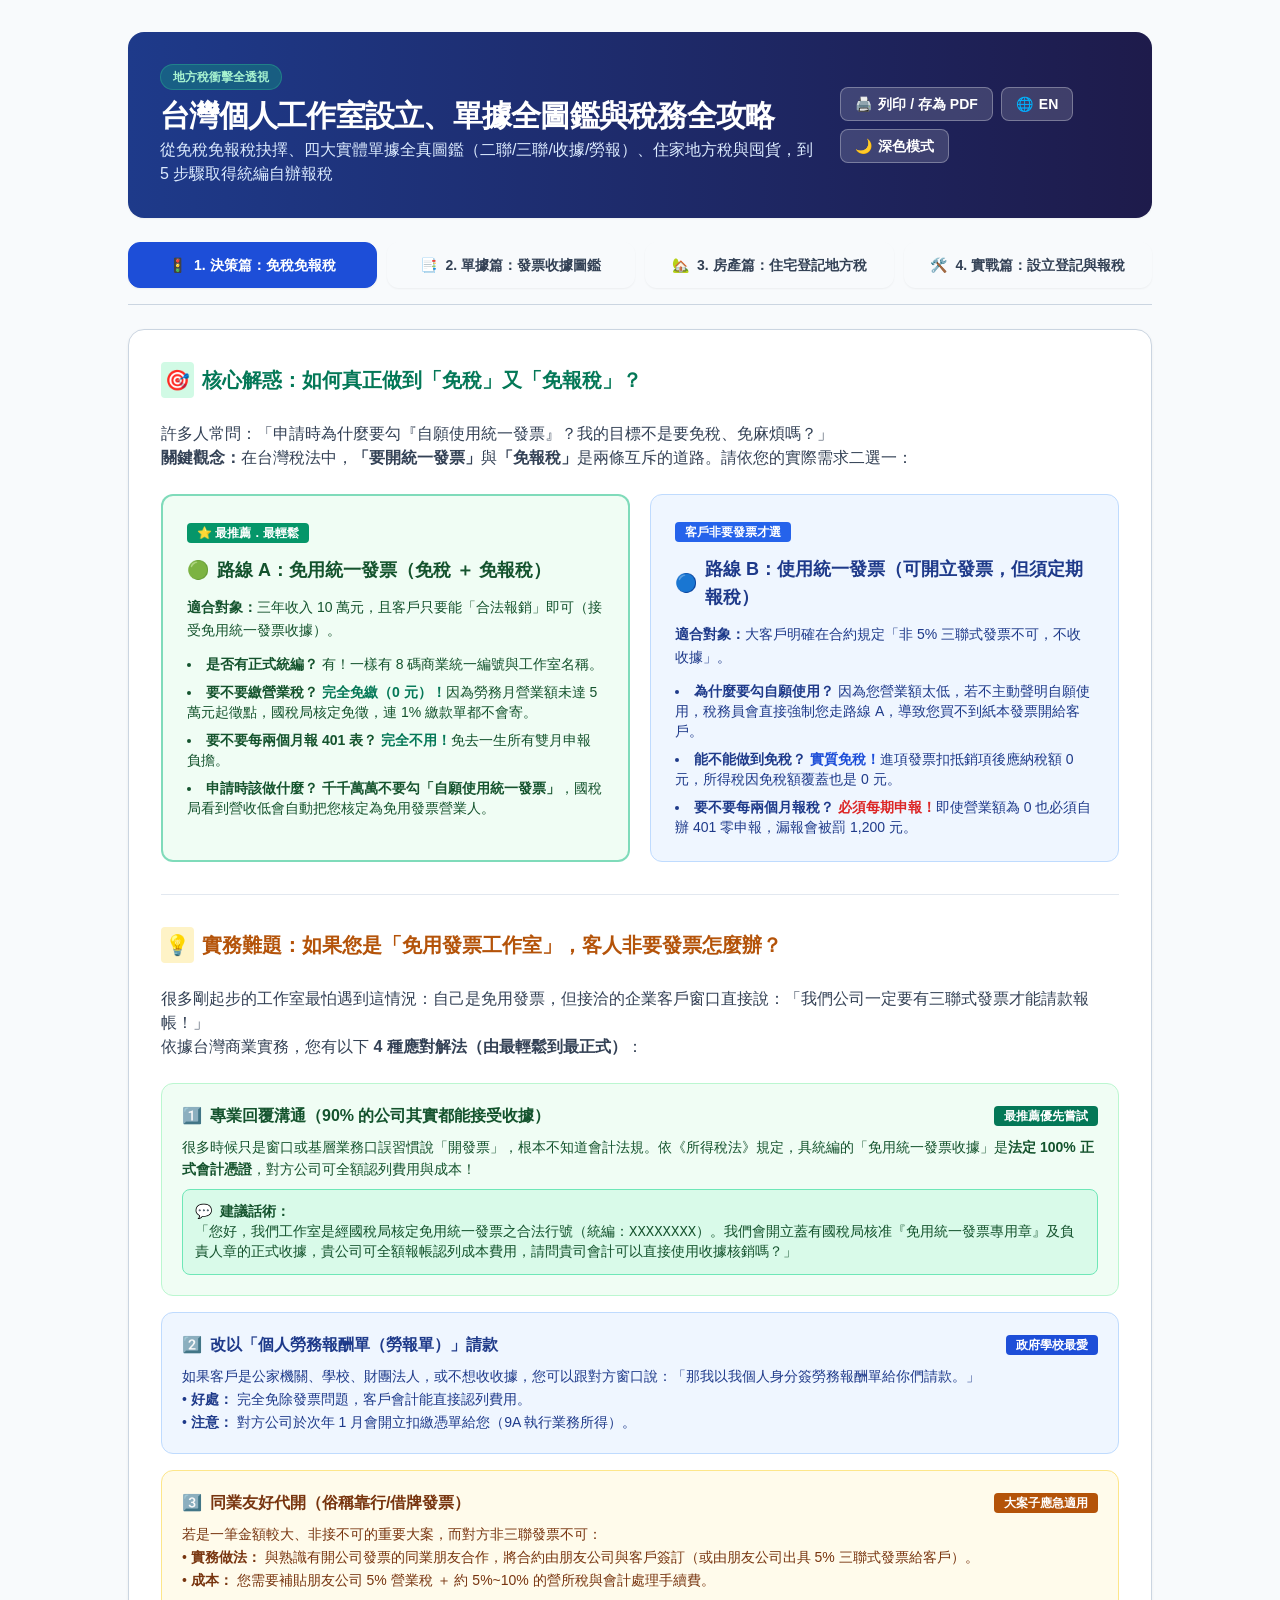
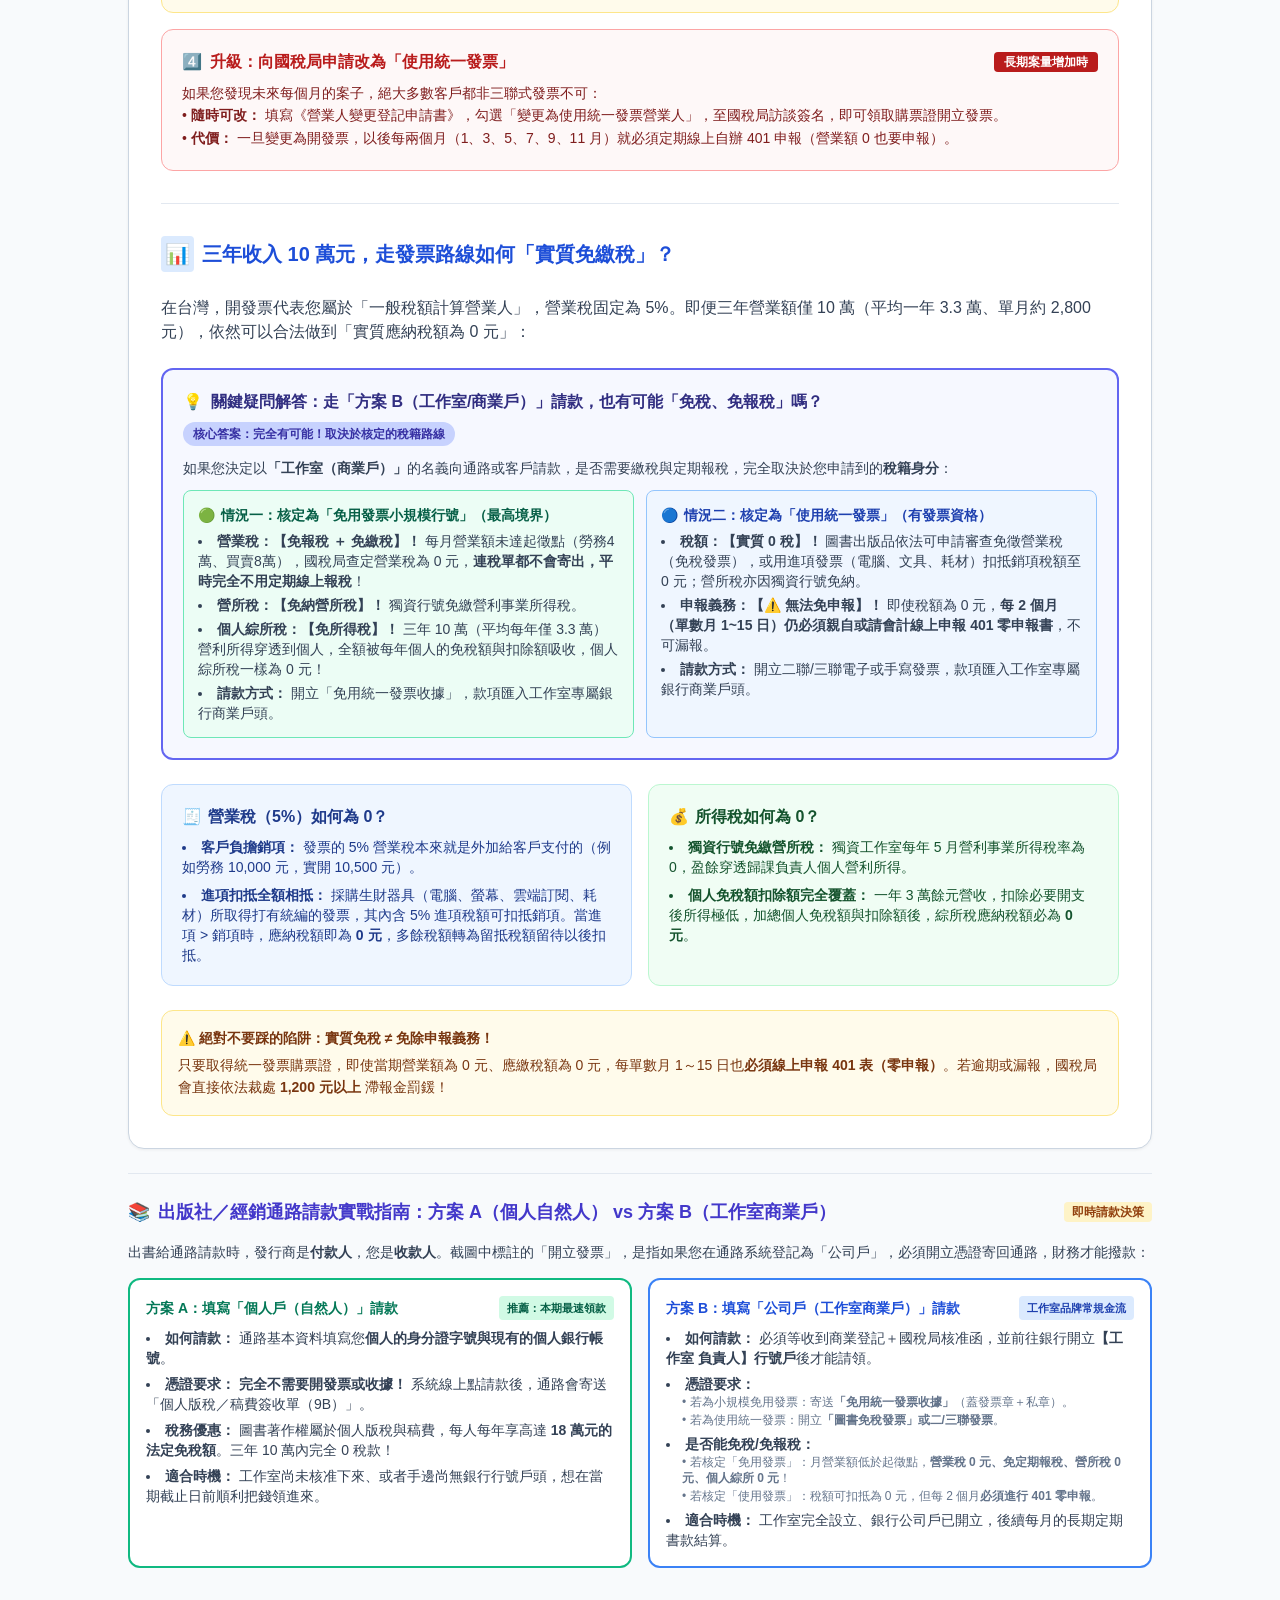
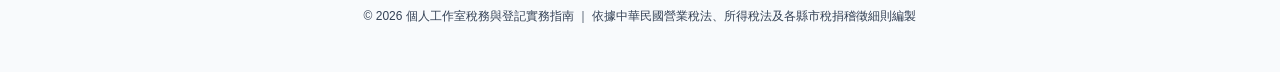
==== 台灣個人工作室設立與稅務全攻略_單檔分享版.html @ 82ecda9c "feat: initial commit with interactive studio tax guide, high-contrast dark mode SOP, and GitHub Page" ====
<!DOCTYPE html>

<html class="light" data-theme="light" lang="zh-TW">
<head>
<meta charset="utf-8"/>
<meta content="width=device-width, initial-scale=1.0" name="viewport"/>
<title>台灣個人工作室設立、單據全圖鑑與稅務全攻略（單檔分享版）</title>
<script>
        tailwind = {
            darkMode: 'class'
        };
    </script>
<script>
(()=>{var qv=Object.create;var Hi=Object.defineProperty;var $v=Object.getOwnPropertyDescriptor;var Lv=Object.getOwnPropertyNames;var Mv=Object.getPrototypeOf,Nv=Object.prototype.hasOwnProperty;var df=r=>Hi(r,"__esModule",{value:!0});var hf=r=>{if(typeof require!="undefined")return require(r);throw new Error('Dynamic require of "'+r+'" is not supported')};var P=(r,e)=>()=>(r&&(e=r(r=0)),e);var x=(r,e)=>()=>(e||r((e={exports:{}}).exports,e),e.exports),Ge=(r,e)=>{df(r);for(var t in e)Hi(r,t,{get:e[t],enumerable:!0})},Bv=(r,e,t)=>{if(e&&typeof e=="object"||typeof e=="function")for(let i of Lv(e))!Nv.call(r,i)&&i!=="default"&&Hi(r,i,{get:()=>e[i],enumerable:!(t=$v(e,i))||t.enumerable});return r},pe=r=>Bv(df(Hi(r!=null?qv(Mv(r)):{},"default",r&&r.__esModule&&"default"in r?{get:()=>r.default,enumerable:!0}:{value:r,enumerable:!0})),r);var m,u=P(()=>{m={platform:"",env:{},versions:{node:"14.17.6"}}});var Fv,be,ft=P(()=>{u();Fv=0,be={readFileSync:r=>self[r]||"",statSync:()=>({mtimeMs:Fv++}),promises:{readFile:r=>Promise.resolve(self[r]||"")}}});var Fs=x((oP,gf)=>{u();"use strict";var mf=class{constructor(e={}){if(!(e.maxSize&&e.maxSize>0))throw new TypeError("`maxSize` must be a number greater than 0");if(typeof e.maxAge=="number"&&e.maxAge===0)throw new TypeError("`maxAge` must be a number greater than 0");this.maxSize=e.maxSize,this.maxAge=e.maxAge||1/0,this.onEviction=e.onEviction,this.cache=new Map,this.oldCache=new Map,this._size=0}_emitEvictions(e){if(typeof this.onEviction=="function")for(let[t,i]of e)this.onEviction(t,i.value)}_deleteIfExpired(e,t){return typeof t.expiry=="number"&&t.expiry<=Date.now()?(typeof this.onEviction=="function"&&this.onEviction(e,t.value),this.delete(e)):!1}_getOrDeleteIfExpired(e,t){if(this._deleteIfExpired(e,t)===!1)return t.value}_getItemValue(e,t){return t.expiry?this._getOrDeleteIfExpired(e,t):t.value}_peek(e,t){let i=t.get(e);return this._getItemValue(e,i)}_set(e,t){this.cache.set(e,t),this._size++,this._size>=this.maxSize&&(this._size=0,this._emitEvictions(this.oldCache),this.oldCache=this.cache,this.cache=new Map)}_moveToRecent(e,t){this.oldCache.delete(e),this._set(e,t)}*_entriesAscending(){for(let e of this.oldCache){let[t,i]=e;this.cache.has(t)||this._deleteIfExpired(t,i)===!1&&(yield e)}for(let e of this.cache){let[t,i]=e;this._deleteIfExpired(t,i)===!1&&(yield e)}}get(e){if(this.cache.has(e)){let t=this.cache.get(e);return this._getItemValue(e,t)}if(this.oldCache.has(e)){let t=this.oldCache.get(e);if(this._deleteIfExpired(e,t)===!1)return this._moveToRecent(e,t),t.value}}set(e,t,{maxAge:i=this.maxAge===1/0?void 0:Date.now()+this.maxAge}={}){this.cache.has(e)?this.cache.set(e,{value:t,maxAge:i}):this._set(e,{value:t,expiry:i})}has(e){return this.cache.has(e)?!this._deleteIfExpired(e,this.cache.get(e)):this.oldCache.has(e)?!this._deleteIfExpired(e,this.oldCache.get(e)):!1}peek(e){if(this.cache.has(e))return this._peek(e,this.cache);if(this.oldCache.has(e))return this._peek(e,this.oldCache)}delete(e){let t=this.cache.delete(e);return t&&this._size--,this.oldCache.delete(e)||t}clear(){this.cache.clear(),this.oldCache.clear(),this._size=0}resize(e){if(!(e&&e>0))throw new TypeError("`maxSize` must be a number greater than 0");let t=[...this._entriesAscending()],i=t.length-e;i<0?(this.cache=new Map(t),this.oldCache=new Map,this._size=t.length):(i>0&&this._emitEvictions(t.slice(0,i)),this.oldCache=new Map(t.slice(i)),this.cache=new Map,this._size=0),this.maxSize=e}*keys(){for(let[e]of this)yield e}*values(){for(let[,e]of this)yield e}*[Symbol.iterator](){for(let e of this.cache){let[t,i]=e;this._deleteIfExpired(t,i)===!1&&(yield[t,i.value])}for(let e of this.oldCache){let[t,i]=e;this.cache.has(t)||this._deleteIfExpired(t,i)===!1&&(yield[t,i.value])}}*entriesDescending(){let e=[...this.cache];for(let t=e.length-1;t>=0;--t){let i=e[t],[n,s]=i;this._deleteIfExpired(n,s)===!1&&(yield[n,s.value])}e=[...this.oldCache];for(let t=e.length-1;t>=0;--t){let i=e[t],[n,s]=i;this.cache.has(n)||this._deleteIfExpired(n,s)===!1&&(yield[n,s.value])}}*entriesAscending(){for(let[e,t]of this._entriesAscending())yield[e,t.value]}get size(){if(!this._size)return this.oldCache.size;let e=0;for(let t of this.oldCache.keys())this.cache.has(t)||e++;return Math.min(this._size+e,this.maxSize)}};gf.exports=mf});var yf,bf=P(()=>{u();yf=r=>r&&r._hash});function Wi(r){return yf(r,{ignoreUnknown:!0})}var wf=P(()=>{u();bf()});function xt(r){if(r=`${r}`,r==="0")return"0";if(/^[+-]?(\d+|\d*\.\d+)(e[+-]?\d+)?(%|\w+)?$/.test(r))return r.replace(/^[+-]?/,t=>t==="-"?"":"-");let e=["var","calc","min","max","clamp"];for(let t of e)if(r.includes(`${t}(`))return`calc(${r} * -1)`}var Gi=P(()=>{u()});var vf,xf=P(()=>{u();vf=["preflight","container","accessibility","pointerEvents","visibility","position","inset","isolation","zIndex","order","gridColumn","gridColumnStart","gridColumnEnd","gridRow","gridRowStart","gridRowEnd","float","clear","margin","boxSizing","lineClamp","display","aspectRatio","size","height","maxHeight","minHeight","width","minWidth","maxWidth","flex","flexShrink","flexGrow","flexBasis","tableLayout","captionSide","borderCollapse","borderSpacing","transformOrigin","translate","rotate","skew","scale","transform","animation","cursor","touchAction","userSelect","resize","scrollSnapType","scrollSnapAlign","scrollSnapStop","scrollMargin","scrollPadding","listStylePosition","listStyleType","listStyleImage","appearance","columns","breakBefore","breakInside","breakAfter","gridAutoColumns","gridAutoFlow","gridAutoRows","gridTemplateColumns","gridTemplateRows","flexDirection","flexWrap","placeContent","placeItems","alignContent","alignItems","justifyContent","justifyItems","gap","space","divideWidth","divideStyle","divideColor","divideOpacity","placeSelf","alignSelf","justifySelf","overflow","overscrollBehavior","scrollBehavior","textOverflow","hyphens","whitespace","textWrap","wordBreak","borderRadius","borderWidth","borderStyle","borderColor","borderOpacity","backgroundColor","backgroundOpacity","backgroundImage","gradientColorStops","boxDecorationBreak","backgroundSize","backgroundAttachment","backgroundClip","backgroundPosition","backgroundRepeat","backgroundOrigin","fill","stroke","strokeWidth","objectFit","objectPosition","padding","textAlign","textIndent","verticalAlign","fontFamily","fontSize","fontWeight","textTransform","fontStyle","fontVariantNumeric","lineHeight","letterSpacing","textColor","textOpacity","textDecoration","textDecorationColor","textDecorationStyle","textDecorationThickness","textUnderlineOffset","fontSmoothing","placeholderColor","placeholderOpacity","caretColor","accentColor","opacity","backgroundBlendMode","mixBlendMode","boxShadow","boxShadowColor","outlineStyle","outlineWidth","outlineOffset","outlineColor","ringWidth","ringColor","ringOpacity","ringOffsetWidth","ringOffsetColor","blur","brightness","contrast","dropShadow","grayscale","hueRotate","invert","saturate","sepia","filter","backdropBlur","backdropBrightness","backdropContrast","backdropGrayscale","backdropHueRotate","backdropInvert","backdropOpacity","backdropSaturate","backdropSepia","backdropFilter","transitionProperty","transitionDelay","transitionDuration","transitionTimingFunction","willChange","contain","content","forcedColorAdjust"]});function kf(r,e){return r===void 0?e:Array.isArray(r)?r:[...new Set(e.filter(i=>r!==!1&&r[i]!==!1).concat(Object.keys(r).filter(i=>r[i]!==!1)))]}var Sf=P(()=>{u()});var Af={};Ge(Af,{default:()=>Qe});var Qe,Qi=P(()=>{u();Qe=new Proxy({},{get:()=>String})});function js(r,e,t){typeof m!="undefined"&&m.env.JEST_WORKER_ID||t&&Cf.has(t)||(t&&Cf.add(t),console.warn(""),e.forEach(i=>console.warn(r,"-",i)))}function zs(r){return Qe.dim(r)}var Cf,G,Be=P(()=>{u();Qi();Cf=new Set;G={info(r,e){js(Qe.bold(Qe.cyan("info")),...Array.isArray(r)?[r]:[e,r])},warn(r,e){["content-problems"].includes(r)||js(Qe.bold(Qe.yellow("warn")),...Array.isArray(r)?[r]:[e,r])},risk(r,e){js(Qe.bold(Qe.magenta("risk")),...Array.isArray(r)?[r]:[e,r])}}});var _f={};Ge(_f,{default:()=>Us});function qr({version:r,from:e,to:t}){G.warn(`${e}-color-renamed`,[`As of Tailwind CSS ${r}, \`${e}\` has been renamed to \`${t}\`.`,"Update your configuration file to silence this warning."])}var Us,Vs=P(()=>{u();Be();Us={inherit:"inherit",current:"currentColor",transparent:"transparent",black:"#000",white:"#fff",slate:{50:"#f8fafc",100:"#f1f5f9",200:"#e2e8f0",300:"#cbd5e1",400:"#94a3b8",500:"#64748b",600:"#475569",700:"#334155",800:"#1e293b",900:"#0f172a",950:"#020617"},gray:{50:"#f9fafb",100:"#f3f4f6",200:"#e5e7eb",300:"#d1d5db",400:"#9ca3af",500:"#6b7280",600:"#4b5563",700:"#374151",800:"#1f2937",900:"#111827",950:"#030712"},zinc:{50:"#fafafa",100:"#f4f4f5",200:"#e4e4e7",300:"#d4d4d8",400:"#a1a1aa",500:"#71717a",600:"#52525b",700:"#3f3f46",800:"#27272a",900:"#18181b",950:"#09090b"},neutral:{50:"#fafafa",100:"#f5f5f5",200:"#e5e5e5",300:"#d4d4d4",400:"#a3a3a3",500:"#737373",600:"#525252",700:"#404040",800:"#262626",900:"#171717",950:"#0a0a0a"},stone:{50:"#fafaf9",100:"#f5f5f4",200:"#e7e5e4",300:"#d6d3d1",400:"#a8a29e",500:"#78716c",600:"#57534e",700:"#44403c",800:"#292524",900:"#1c1917",950:"#0c0a09"},red:{50:"#fef2f2",100:"#fee2e2",200:"#fecaca",300:"#fca5a5",400:"#f87171",500:"#ef4444",600:"#dc2626",700:"#b91c1c",800:"#991b1b",900:"#7f1d1d",950:"#450a0a"},orange:{50:"#fff7ed",100:"#ffedd5",200:"#fed7aa",300:"#fdba74",400:"#fb923c",500:"#f97316",600:"#ea580c",700:"#c2410c",800:"#9a3412",900:"#7c2d12",950:"#431407"},amber:{50:"#fffbeb",100:"#fef3c7",200:"#fde68a",300:"#fcd34d",400:"#fbbf24",500:"#f59e0b",600:"#d97706",700:"#b45309",800:"#92400e",900:"#78350f",950:"#451a03"},yellow:{50:"#fefce8",100:"#fef9c3",200:"#fef08a",300:"#fde047",400:"#facc15",500:"#eab308",600:"#ca8a04",700:"#a16207",800:"#854d0e",900:"#713f12",950:"#422006"},lime:{50:"#f7fee7",100:"#ecfccb",200:"#d9f99d",300:"#bef264",400:"#a3e635",500:"#84cc16",600:"#65a30d",700:"#4d7c0f",800:"#3f6212",900:"#365314",950:"#1a2e05"},green:{50:"#f0fdf4",100:"#dcfce7",200:"#bbf7d0",300:"#86efac",400:"#4ade80",500:"#22c55e",600:"#16a34a",700:"#15803d",800:"#166534",900:"#14532d",950:"#052e16"},emerald:{50:"#ecfdf5",100:"#d1fae5",200:"#a7f3d0",300:"#6ee7b7",400:"#34d399",500:"#10b981",600:"#059669",700:"#047857",800:"#065f46",900:"#064e3b",950:"#022c22"},teal:{50:"#f0fdfa",100:"#ccfbf1",200:"#99f6e4",300:"#5eead4",400:"#2dd4bf",500:"#14b8a6",600:"#0d9488",700:"#0f766e",800:"#115e59",900:"#134e4a",950:"#042f2e"},cyan:{50:"#ecfeff",100:"#cffafe",200:"#a5f3fc",300:"#67e8f9",400:"#22d3ee",500:"#06b6d4",600:"#0891b2",700:"#0e7490",800:"#155e75",900:"#164e63",950:"#083344"},sky:{50:"#f0f9ff",100:"#e0f2fe",200:"#bae6fd",300:"#7dd3fc",400:"#38bdf8",500:"#0ea5e9",600:"#0284c7",700:"#0369a1",800:"#075985",900:"#0c4a6e",950:"#082f49"},blue:{50:"#eff6ff",100:"#dbeafe",200:"#bfdbfe",300:"#93c5fd",400:"#60a5fa",500:"#3b82f6",600:"#2563eb",700:"#1d4ed8",800:"#1e40af",900:"#1e3a8a",950:"#172554"},indigo:{50:"#eef2ff",100:"#e0e7ff",200:"#c7d2fe",300:"#a5b4fc",400:"#818cf8",500:"#6366f1",600:"#4f46e5",700:"#4338ca",800:"#3730a3",900:"#312e81",950:"#1e1b4b"},violet:{50:"#f5f3ff",100:"#ede9fe",200:"#ddd6fe",300:"#c4b5fd",400:"#a78bfa",500:"#8b5cf6",600:"#7c3aed",700:"#6d28d9",800:"#5b21b6",900:"#4c1d95",950:"#2e1065"},purple:{50:"#faf5ff",100:"#f3e8ff",200:"#e9d5ff",300:"#d8b4fe",400:"#c084fc",500:"#a855f7",600:"#9333ea",700:"#7e22ce",800:"#6b21a8",900:"#581c87",950:"#3b0764"},fuchsia:{50:"#fdf4ff",100:"#fae8ff",200:"#f5d0fe",300:"#f0abfc",400:"#e879f9",500:"#d946ef",600:"#c026d3",700:"#a21caf",800:"#86198f",900:"#701a75",950:"#4a044e"},pink:{50:"#fdf2f8",100:"#fce7f3",200:"#fbcfe8",300:"#f9a8d4",400:"#f472b6",500:"#ec4899",600:"#db2777",700:"#be185d",800:"#9d174d",900:"#831843",950:"#500724"},rose:{50:"#fff1f2",100:"#ffe4e6",200:"#fecdd3",300:"#fda4af",400:"#fb7185",500:"#f43f5e",600:"#e11d48",700:"#be123c",800:"#9f1239",900:"#881337",950:"#4c0519"},get lightBlue(){return qr({version:"v2.2",from:"lightBlue",to:"sky"}),this.sky},get warmGray(){return qr({version:"v3.0",from:"warmGray",to:"stone"}),this.stone},get trueGray(){return qr({version:"v3.0",from:"trueGray",to:"neutral"}),this.neutral},get coolGray(){return qr({version:"v3.0",from:"coolGray",to:"gray"}),this.gray},get blueGray(){return qr({version:"v3.0",from:"blueGray",to:"slate"}),this.slate}}});function Hs(r,...e){for(let t of e){for(let i in t)r?.hasOwnProperty?.(i)||(r[i]=t[i]);for(let i of Object.getOwnPropertySymbols(t))r?.hasOwnProperty?.(i)||(r[i]=t[i])}return r}var Ef=P(()=>{u()});function kt(r){if(Array.isArray(r))return r;let e=r.split("[").length-1,t=r.split("]").length-1;if(e!==t)throw new Error(`Path is invalid. Has unbalanced brackets: ${r}`);return r.split(/\.(?![^\[]*\])|[\[\]]/g).filter(Boolean)}var Yi=P(()=>{u()});function we(r,e){return Ki.future.includes(e)?r.future==="all"||(r?.future?.[e]??Of[e]??!1):Ki.experimental.includes(e)?r.experimental==="all"||(r?.experimental?.[e]??Of[e]??!1):!1}function Tf(r){return r.experimental==="all"?Ki.experimental:Object.keys(r?.experimental??{}).filter(e=>Ki.experimental.includes(e)&&r.experimental[e])}function Rf(r){if(m.env.JEST_WORKER_ID===void 0&&Tf(r).length>0){let e=Tf(r).map(t=>Qe.yellow(t)).join(", ");G.warn("experimental-flags-enabled",[`You have enabled experimental features: ${e}`,"Experimental features in Tailwind CSS are not covered by semver, may introduce breaking changes, and can change at any time."])}}var Of,Ki,ct=P(()=>{u();Qi();Be();Of={optimizeUniversalDefaults:!1,generalizedModifiers:!0,disableColorOpacityUtilitiesByDefault:!1,relativeContentPathsByDefault:!1},Ki={future:["hoverOnlyWhenSupported","respectDefaultRingColorOpacity","disableColorOpacityUtilitiesByDefault","relativeContentPathsByDefault"],experimental:["optimizeUniversalDefaults","generalizedModifiers"]}});function Pf(r){(()=>{if(r.purge||!r.content||!Array.isArray(r.content)&&!(typeof r.content=="object"&&r.content!==null))return!1;if(Array.isArray(r.content))return r.content.every(t=>typeof t=="string"?!0:!(typeof t?.raw!="string"||t?.extension&&typeof t?.extension!="string"));if(typeof r.content=="object"&&r.content!==null){if(Object.keys(r.content).some(t=>!["files","relative","extract","transform"].includes(t)))return!1;if(Array.isArray(r.content.files)){if(!r.content.files.every(t=>typeof t=="string"?!0:!(typeof t?.raw!="string"||t?.extension&&typeof t?.extension!="string")))return!1;if(typeof r.content.extract=="object"){for(let t of Object.values(r.content.extract))if(typeof t!="function")return!1}else if(!(r.content.extract===void 0||typeof r.content.extract=="function"))return!1;if(typeof r.content.transform=="object"){for(let t of Object.values(r.content.transform))if(typeof t!="function")return!1}else if(!(r.content.transform===void 0||typeof r.content.transform=="function"))return!1;if(typeof r.content.relative!="boolean"&&typeof r.content.relative!="undefined")return!1}return!0}return!1})()||G.warn("purge-deprecation",["The `purge`/`content` options have changed in Tailwind CSS v3.0.","Update your configuration file to eliminate this warning.","https://tailwindcss.com/docs/upgrade-guide#configure-content-sources"]),r.safelist=(()=>{let{content:t,purge:i,safelist:n}=r;return Array.isArray(n)?n:Array.isArray(t?.safelist)?t.safelist:Array.isArray(i?.safelist)?i.safelist:Array.isArray(i?.options?.safelist)?i.options.safelist:[]})(),r.blocklist=(()=>{let{blocklist:t}=r;if(Array.isArray(t)){if(t.every(i=>typeof i=="string"))return t;G.warn("blocklist-invalid",["The `blocklist` option must be an array of strings.","https://tailwindcss.com/docs/content-configuration#discarding-classes"])}return[]})(),typeof r.prefix=="function"?(G.warn("prefix-function",["As of Tailwind CSS v3.0, `prefix` cannot be a function.","Update `prefix` in your configuration to be a string to eliminate this warning.","https://tailwindcss.com/docs/upgrade-guide#prefix-cannot-be-a-function"]),r.prefix=""):r.prefix=r.prefix??"",r.content={relative:(()=>{let{content:t}=r;return t?.relative?t.relative:we(r,"relativeContentPathsByDefault")})(),files:(()=>{let{content:t,purge:i}=r;return Array.isArray(i)?i:Array.isArray(i?.content)?i.content:Array.isArray(t)?t:Array.isArray(t?.content)?t.content:Array.isArray(t?.files)?t.files:[]})(),extract:(()=>{let t=(()=>r.purge?.extract?r.purge.extract:r.content?.extract?r.content.extract:r.purge?.extract?.DEFAULT?r.purge.extract.DEFAULT:r.content?.extract?.DEFAULT?r.content.extract.DEFAULT:r.purge?.options?.extractors?r.purge.options.extractors:r.content?.options?.extractors?r.content.options.extractors:{})(),i={},n=(()=>{if(r.purge?.options?.defaultExtractor)return r.purge.options.defaultExtractor;if(r.content?.options?.defaultExtractor)return r.content.options.defaultExtractor})();if(n!==void 0&&(i.DEFAULT=n),typeof t=="function")i.DEFAULT=t;else if(Array.isArray(t))for(let{extensions:s,extractor:a}of t??[])for(let o of s)i[o]=a;else typeof t=="object"&&t!==null&&Object.assign(i,t);return i})(),transform:(()=>{let t=(()=>r.purge?.transform?r.purge.transform:r.content?.transform?r.content.transform:r.purge?.transform?.DEFAULT?r.purge.transform.DEFAULT:r.content?.transform?.DEFAULT?r.content.transform.DEFAULT:{})(),i={};return typeof t=="function"?i.DEFAULT=t:typeof t=="object"&&t!==null&&Object.assign(i,t),i})()};for(let t of r.content.files)if(typeof t=="string"&&/{([^,]*?)}/g.test(t)){G.warn("invalid-glob-braces",[`The glob pattern ${zs(t)} in your Tailwind CSS configuration is invalid.`,`Update it to ${zs(t.replace(/{([^,]*?)}/g,"$1"))} to silence this warning.`]);break}return r}var If=P(()=>{u();ct();Be()});function ke(r){if(Object.prototype.toString.call(r)!=="[object Object]")return!1;let e=Object.getPrototypeOf(r);return e===null||Object.getPrototypeOf(e)===null}var Kt=P(()=>{u()});function St(r){return Array.isArray(r)?r.map(e=>St(e)):typeof r=="object"&&r!==null?Object.fromEntries(Object.entries(r).map(([e,t])=>[e,St(t)])):r}var Xi=P(()=>{u()});function jt(r){return r.replace(/\\,/g,"\\2c ")}var Zi=P(()=>{u()});var Ws,Df=P(()=>{u();Ws={aliceblue:[240,248,255],antiquewhite:[250,235,215],aqua:[0,255,255],aquamarine:[127,255,212],azure:[240,255,255],beige:[245,245,220],bisque:[255,228,196],black:[0,0,0],blanchedalmond:[255,235,205],blue:[0,0,255],blueviolet:[138,43,226],brown:[165,42,42],burlywood:[222,184,135],cadetblue:[95,158,160],chartreuse:[127,255,0],chocolate:[210,105,30],coral:[255,127,80],cornflowerblue:[100,149,237],cornsilk:[255,248,220],crimson:[220,20,60],cyan:[0,255,255],darkblue:[0,0,139],darkcyan:[0,139,139],darkgoldenrod:[184,134,11],darkgray:[169,169,169],darkgreen:[0,100,0],darkgrey:[169,169,169],darkkhaki:[189,183,107],darkmagenta:[139,0,139],darkolivegreen:[85,107,47],darkorange:[255,140,0],darkorchid:[153,50,204],darkred:[139,0,0],darksalmon:[233,150,122],darkseagreen:[143,188,143],darkslateblue:[72,61,139],darkslategray:[47,79,79],darkslategrey:[47,79,79],darkturquoise:[0,206,209],darkviolet:[148,0,211],deeppink:[255,20,147],deepskyblue:[0,191,255],dimgray:[105,105,105],dimgrey:[105,105,105],dodgerblue:[30,144,255],firebrick:[178,34,34],floralwhite:[255,250,240],forestgreen:[34,139,34],fuchsia:[255,0,255],gainsboro:[220,220,220],ghostwhite:[248,248,255],gold:[255,215,0],goldenrod:[218,165,32],gray:[128,128,128],green:[0,128,0],greenyellow:[173,255,47],grey:[128,128,128],honeydew:[240,255,240],hotpink:[255,105,180],indianred:[205,92,92],indigo:[75,0,130],ivory:[255,255,240],khaki:[240,230,140],lavender:[230,230,250],lavenderblush:[255,240,245],lawngreen:[124,252,0],lemonchiffon:[255,250,205],lightblue:[173,216,230],lightcoral:[240,128,128],lightcyan:[224,255,255],lightgoldenrodyellow:[250,250,210],lightgray:[211,211,211],lightgreen:[144,238,144],lightgrey:[211,211,211],lightpink:[255,182,193],lightsalmon:[255,160,122],lightseagreen:[32,178,170],lightskyblue:[135,206,250],lightslategray:[119,136,153],lightslategrey:[119,136,153],lightsteelblue:[176,196,222],lightyellow:[255,255,224],lime:[0,255,0],limegreen:[50,205,50],linen:[250,240,230],magenta:[255,0,255],maroon:[128,0,0],mediumaquamarine:[102,205,170],mediumblue:[0,0,205],mediumorchid:[186,85,211],mediumpurple:[147,112,219],mediumseagreen:[60,179,113],mediumslateblue:[123,104,238],mediumspringgreen:[0,250,154],mediumturquoise:[72,209,204],mediumvioletred:[199,21,133],midnightblue:[25,25,112],mintcream:[245,255,250],mistyrose:[255,228,225],moccasin:[255,228,181],navajowhite:[255,222,173],navy:[0,0,128],oldlace:[253,245,230],olive:[128,128,0],olivedrab:[107,142,35],orange:[255,165,0],orangered:[255,69,0],orchid:[218,112,214],palegoldenrod:[238,232,170],palegreen:[152,251,152],paleturquoise:[175,238,238],palevioletred:[219,112,147],papayawhip:[255,239,213],peachpuff:[255,218,185],peru:[205,133,63],pink:[255,192,203],plum:[221,160,221],powderblue:[176,224,230],purple:[128,0,128],rebeccapurple:[102,51,153],red:[255,0,0],rosybrown:[188,143,143],royalblue:[65,105,225],saddlebrown:[139,69,19],salmon:[250,128,114],sandybrown:[244,164,96],seagreen:[46,139,87],seashell:[255,245,238],sienna:[160,82,45],silver:[192,192,192],skyblue:[135,206,235],slateblue:[106,90,205],slategray:[112,128,144],slategrey:[112,128,144],snow:[255,250,250],springgreen:[0,255,127],steelblue:[70,130,180],tan:[210,180,140],teal:[0,128,128],thistle:[216,191,216],tomato:[255,99,71],turquoise:[64,224,208],violet:[238,130,238],wheat:[245,222,179],white:[255,255,255],whitesmoke:[245,245,245],yellow:[255,255,0],yellowgreen:[154,205,50]}});function $r(r,{loose:e=!1}={}){if(typeof r!="string")return null;if(r=r.trim(),r==="transparent")return{mode:"rgb",color:["0","0","0"],alpha:"0"};if(r in Ws)return{mode:"rgb",color:Ws[r].map(s=>s.toString())};let t=r.replace(zv,(s,a,o,l,c)=>["#",a,a,o,o,l,l,c?c+c:""].join("")).match(jv);if(t!==null)return{mode:"rgb",color:[parseInt(t[1],16),parseInt(t[2],16),parseInt(t[3],16)].map(s=>s.toString()),alpha:t[4]?(parseInt(t[4],16)/255).toString():void 0};let i=r.match(Uv)??r.match(Vv);if(i===null)return null;let n=[i[2],i[3],i[4]].filter(Boolean).map(s=>s.toString());return n.length===2&&n[0].startsWith("var(")?{mode:i[1],color:[n[0]],alpha:n[1]}:!e&&n.length!==3||n.length<3&&!n.some(s=>/^var\(.*?\)$/.test(s))?null:{mode:i[1],color:n,alpha:i[5]?.toString?.()}}function Gs({mode:r,color:e,alpha:t}){let i=t!==void 0;return r==="rgba"||r==="hsla"?`${r}(${e.join(", ")}${i?`, ${t}`:""})`:`${r}(${e.join(" ")}${i?` / ${t}`:""})`}var jv,zv,At,Ji,qf,Ct,Uv,Vv,Qs=P(()=>{u();Df();jv=/^#([a-f\d]{2})([a-f\d]{2})([a-f\d]{2})([a-f\d]{2})?$/i,zv=/^#([a-f\d])([a-f\d])([a-f\d])([a-f\d])?$/i,At=/(?:\d+|\d*\.\d+)%?/,Ji=/(?:\s*,\s*|\s+)/,qf=/\s*[,/]\s*/,Ct=/var\(--(?:[^ )]*?)(?:,(?:[^ )]*?|var\(--[^ )]*?\)))?\)/,Uv=new RegExp(`^(rgba?)\\(\\s*(${At.source}|${Ct.source})(?:${Ji.source}(${At.source}|${Ct.source}))?(?:${Ji.source}(${At.source}|${Ct.source}))?(?:${qf.source}(${At.source}|${Ct.source}))?\\s*\\)$`),Vv=new RegExp(`^(hsla?)\\(\\s*((?:${At.source})(?:deg|rad|grad|turn)?|${Ct.source})(?:${Ji.source}(${At.source}|${Ct.source}))?(?:${Ji.source}(${At.source}|${Ct.source}))?(?:${qf.source}(${At.source}|${Ct.source}))?\\s*\\)$`)});function Je(r,e,t){if(typeof r=="function")return r({opacityValue:e});let i=$r(r,{loose:!0});return i===null?t:Gs({...i,alpha:e})}function Ae({color:r,property:e,variable:t}){let i=[].concat(e);if(typeof r=="function")return{[t]:"1",...Object.fromEntries(i.map(s=>[s,r({opacityVariable:t,opacityValue:`var(${t}, 1)`})]))};let n=$r(r);return n===null?Object.fromEntries(i.map(s=>[s,r])):n.alpha!==void 0?Object.fromEntries(i.map(s=>[s,r])):{[t]:"1",...Object.fromEntries(i.map(s=>[s,Gs({...n,alpha:`var(${t}, 1)`})]))}}var Lr=P(()=>{u();Qs()});function ve(r,e){let t=[],i=[],n=0,s=!1;for(let a=0;a<r.length;a++){let o=r[a];t.length===0&&o===e[0]&&!s&&(e.length===1||r.slice(a,a+e.length)===e)&&(i.push(r.slice(n,a)),n=a+e.length),s=s?!1:o==="\\",o==="("||o==="["||o==="{"?t.push(o):(o===")"&&t[t.length-1]==="("||o==="]"&&t[t.length-1]==="["||o==="}"&&t[t.length-1]==="{")&&t.pop()}return i.push(r.slice(n)),i}var zt=P(()=>{u()});function en(r){return ve(r,",").map(t=>{let i=t.trim(),n={raw:i},s=i.split(Wv),a=new Set;for(let o of s)$f.lastIndex=0,!a.has("KEYWORD")&&Hv.has(o)?(n.keyword=o,a.add("KEYWORD")):$f.test(o)?a.has("X")?a.has("Y")?a.has("BLUR")?a.has("SPREAD")||(n.spread=o,a.add("SPREAD")):(n.blur=o,a.add("BLUR")):(n.y=o,a.add("Y")):(n.x=o,a.add("X")):n.color?(n.unknown||(n.unknown=[]),n.unknown.push(o)):n.color=o;return n.valid=n.x!==void 0&&n.y!==void 0,n})}function Lf(r){return r.map(e=>e.valid?[e.keyword,e.x,e.y,e.blur,e.spread,e.color].filter(Boolean).join(" "):e.raw).join(", ")}var Hv,Wv,$f,Ys=P(()=>{u();zt();Hv=new Set(["inset","inherit","initial","revert","unset"]),Wv=/\ +(?![^(]*\))/g,$f=/^-?(\d+|\.\d+)(.*?)$/g});function Ks(r){return Gv.some(e=>new RegExp(`^${e}\\(.*\\)`).test(r))}function K(r,e=null,t=!0){let i=e&&Qv.has(e.property);return r.startsWith("--")&&!i?`var(${r})`:r.includes("url(")?r.split(/(url\(.*?\))/g).filter(Boolean).map(n=>/^url\(.*?\)$/.test(n)?n:K(n,e,!1)).join(""):(r=r.replace(/([^\\])_+/g,(n,s)=>s+" ".repeat(n.length-1)).replace(/^_/g," ").replace(/\\_/g,"_"),t&&(r=r.trim()),r=Yv(r),r)}function Ye(r){return r.includes("=")&&(r=r.replace(/(=.*)/g,(e,t)=>{if(t[1]==="'"||t[1]==='"')return t;if(t.length>2){let i=t[t.length-1];if(t[t.length-2]===" "&&(i==="i"||i==="I"||i==="s"||i==="S"))return`="${t.slice(1,-2)}" ${t[t.length-1]}`}return`="${t.slice(1)}"`})),r}function Yv(r){let e=["theme"],t=["min-content","max-content","fit-content","safe-area-inset-top","safe-area-inset-right","safe-area-inset-bottom","safe-area-inset-left","titlebar-area-x","titlebar-area-y","titlebar-area-width","titlebar-area-height","keyboard-inset-top","keyboard-inset-right","keyboard-inset-bottom","keyboard-inset-left","keyboard-inset-width","keyboard-inset-height","radial-gradient","linear-gradient","conic-gradient","repeating-radial-gradient","repeating-linear-gradient","repeating-conic-gradient","anchor-size"];return r.replace(/(calc|min|max|clamp)\(.+\)/g,i=>{let n="";function s(){let a=n.trimEnd();return a[a.length-1]}for(let a=0;a<i.length;a++){let o=function(f){return f.split("").every((d,p)=>i[a+p]===d)},l=function(f){let d=1/0;for(let h of f){let b=i.indexOf(h,a);b!==-1&&b<d&&(d=b)}let p=i.slice(a,d);return a+=p.length-1,p},c=i[a];if(o("var"))n+=l([")",","]);else if(t.some(f=>o(f))){let f=t.find(d=>o(d));n+=f,a+=f.length-1}else e.some(f=>o(f))?n+=l([")"]):o("[")?n+=l(["]"]):["+","-","*","/"].includes(c)&&!["(","+","-","*","/",","].includes(s())?n+=` ${c} `:n+=c}return n.replace(/\s+/g," ")})}function Xs(r){return r.startsWith("url(")}function Zs(r){return!isNaN(Number(r))||Ks(r)}function Mr(r){return r.endsWith("%")&&Zs(r.slice(0,-1))||Ks(r)}function Nr(r){return r==="0"||new RegExp(`^[+-]?[0-9]*.?[0-9]+(?:[eE][+-]?[0-9]+)?${Xv}$`).test(r)||Ks(r)}function Mf(r){return Zv.has(r)}function Nf(r){let e=en(K(r));for(let t of e)if(!t.valid)return!1;return!0}function Bf(r){let e=0;return ve(r,"_").every(i=>(i=K(i),i.startsWith("var(")?!0:$r(i,{loose:!0})!==null?(e++,!0):!1))?e>0:!1}function Ff(r){let e=0;return ve(r,",").every(i=>(i=K(i),i.startsWith("var(")?!0:Xs(i)||ex(i)||["element(","image(","cross-fade(","image-set("].some(n=>i.startsWith(n))?(e++,!0):!1))?e>0:!1}function ex(r){r=K(r);for(let e of Jv)if(r.startsWith(`${e}(`))return!0;return!1}function jf(r){let e=0;return ve(r,"_").every(i=>(i=K(i),i.startsWith("var(")?!0:tx.has(i)||Nr(i)||Mr(i)?(e++,!0):!1))?e>0:!1}function zf(r){let e=0;return ve(r,",").every(i=>(i=K(i),i.startsWith("var(")?!0:i.includes(" ")&&!/(['"])([^"']+)\1/g.test(i)||/^\d/g.test(i)?!1:(e++,!0)))?e>0:!1}function Uf(r){return rx.has(r)}function Vf(r){return ix.has(r)}function Hf(r){return nx.has(r)}var Gv,Qv,Kv,Xv,Zv,Jv,tx,rx,ix,nx,Br=P(()=>{u();Qs();Ys();zt();Gv=["min","max","clamp","calc"];Qv=new Set(["scroll-timeline-name","timeline-scope","view-timeline-name","font-palette","anchor-name","anchor-scope","position-anchor","position-try-options","scroll-timeline","animation-timeline","view-timeline","position-try"]);Kv=["cm","mm","Q","in","pc","pt","px","em","ex","ch","rem","lh","rlh","vw","vh","vmin","vmax","vb","vi","svw","svh","lvw","lvh","dvw","dvh","cqw","cqh","cqi","cqb","cqmin","cqmax"],Xv=`(?:${Kv.join("|")})`;Zv=new Set(["thin","medium","thick"]);Jv=new Set(["conic-gradient","linear-gradient","radial-gradient","repeating-conic-gradient","repeating-linear-gradient","repeating-radial-gradient"]);tx=new Set(["center","top","right","bottom","left"]);rx=new Set(["serif","sans-serif","monospace","cursive","fantasy","system-ui","ui-serif","ui-sans-serif","ui-monospace","ui-rounded","math","emoji","fangsong"]);ix=new Set(["xx-small","x-small","small","medium","large","x-large","xx-large","xxx-large"]);nx=new Set(["larger","smaller"])});function Wf(r){let e=["cover","contain"];return ve(r,",").every(t=>{let i=ve(t,"_").filter(Boolean);return i.length===1&&e.includes(i[0])?!0:i.length!==1&&i.length!==2?!1:i.every(n=>Nr(n)||Mr(n)||n==="auto")})}var Gf=P(()=>{u();Br();zt()});function Qf(r,e){r.walkClasses(t=>{t.value=e(t.value),t.raws&&t.raws.value&&(t.raws.value=jt(t.raws.value))})}function Yf(r,e){if(!_t(r))return;let t=r.slice(1,-1);if(!!e(t))return K(t)}function sx(r,e={},t){let i=e[r];if(i!==void 0)return xt(i);if(_t(r)){let n=Yf(r,t);return n===void 0?void 0:xt(n)}}function tn(r,e={},{validate:t=()=>!0}={}){let i=e.values?.[r];return i!==void 0?i:e.supportsNegativeValues&&r.startsWith("-")?sx(r.slice(1),e.values,t):Yf(r,t)}function _t(r){return r.startsWith("[")&&r.endsWith("]")}function Kf(r){let e=r.lastIndexOf("/"),t=r.lastIndexOf("[",e),i=r.indexOf("]",e);return r[e-1]==="]"||r[e+1]==="["||t!==-1&&i!==-1&&t<e&&e<i&&(e=r.lastIndexOf("/",t)),e===-1||e===r.length-1?[r,void 0]:_t(r)&&!r.includes("]/[")?[r,void 0]:[r.slice(0,e),r.slice(e+1)]}function Xt(r){if(typeof r=="string"&&r.includes("<alpha-value>")){let e=r;return({opacityValue:t=1})=>e.replace(/<alpha-value>/g,t)}return r}function Xf(r){return K(r.slice(1,-1))}function ax(r,e={},{tailwindConfig:t={}}={}){if(e.values?.[r]!==void 0)return Xt(e.values?.[r]);let[i,n]=Kf(r);if(n!==void 0){let s=e.values?.[i]??(_t(i)?i.slice(1,-1):void 0);return s===void 0?void 0:(s=Xt(s),_t(n)?Je(s,Xf(n)):t.theme?.opacity?.[n]===void 0?void 0:Je(s,t.theme.opacity[n]))}return tn(r,e,{validate:Bf})}function ox(r,e={}){return e.values?.[r]}function qe(r){return(e,t)=>tn(e,t,{validate:r})}function lx(r,e){let t=r.indexOf(e);return t===-1?[void 0,r]:[r.slice(0,t),r.slice(t+1)]}function ea(r,e,t,i){if(t.values&&e in t.values)for(let{type:s}of r??[]){let a=Js[s](e,t,{tailwindConfig:i});if(a!==void 0)return[a,s,null]}if(_t(e)){let s=e.slice(1,-1),[a,o]=lx(s,":");if(!/^[\w-_]+$/g.test(a))o=s;else if(a!==void 0&&!Zf.includes(a))return[];if(o.length>0&&Zf.includes(a))return[tn(`[${o}]`,t),a,null]}let n=ta(r,e,t,i);for(let s of n)return s;return[]}function*ta(r,e,t,i){let n=we(i,"generalizedModifiers"),[s,a]=Kf(e);if(n&&t.modifiers!=null&&(t.modifiers==="any"||typeof t.modifiers=="object"&&(a&&_t(a)||a in t.modifiers))||(s=e,a=void 0),a!==void 0&&s===""&&(s="DEFAULT"),a!==void 0&&typeof t.modifiers=="object"){let l=t.modifiers?.[a]??null;l!==null?a=l:_t(a)&&(a=Xf(a))}for(let{type:l}of r??[]){let c=Js[l](s,t,{tailwindConfig:i});c!==void 0&&(yield[c,l,a??null])}}var Js,Zf,Fr=P(()=>{u();Zi();Lr();Br();Gi();Gf();ct();Js={any:tn,color:ax,url:qe(Xs),image:qe(Ff),length:qe(Nr),percentage:qe(Mr),position:qe(jf),lookup:ox,"generic-name":qe(Uf),"family-name":qe(zf),number:qe(Zs),"line-width":qe(Mf),"absolute-size":qe(Vf),"relative-size":qe(Hf),shadow:qe(Nf),size:qe(Wf)},Zf=Object.keys(Js)});function X(r){return typeof r=="function"?r({}):r}var ra=P(()=>{u()});function Zt(r){return typeof r=="function"}function jr(r,...e){let t=e.pop();for(let i of e)for(let n in i){let s=t(r[n],i[n]);s===void 0?ke(r[n])&&ke(i[n])?r[n]=jr({},r[n],i[n],t):r[n]=i[n]:r[n]=s}return r}function ux(r,...e){return Zt(r)?r(...e):r}function fx(r){return r.reduce((e,{extend:t})=>jr(e,t,(i,n)=>i===void 0?[n]:Array.isArray(i)?[n,...i]:[n,i]),{})}function cx(r){return{...r.reduce((e,t)=>Hs(e,t),{}),extend:fx(r)}}function Jf(r,e){if(Array.isArray(r)&&ke(r[0]))return r.concat(e);if(Array.isArray(e)&&ke(e[0])&&ke(r))return[r,...e];if(Array.isArray(e))return e}function px({extend:r,...e}){return jr(e,r,(t,i)=>!Zt(t)&&!i.some(Zt)?jr({},t,...i,Jf):(n,s)=>jr({},...[t,...i].map(a=>ux(a,n,s)),Jf))}function*dx(r){let e=kt(r);if(e.length===0||(yield e,Array.isArray(r)))return;let t=/^(.*?)\s*\/\s*([^/]+)$/,i=r.match(t);if(i!==null){let[,n,s]=i,a=kt(n);a.alpha=s,yield a}}function hx(r){let e=(t,i)=>{for(let n of dx(t)){let s=0,a=r;for(;a!=null&&s<n.length;)a=a[n[s++]],a=Zt(a)&&(n.alpha===void 0||s<=n.length-1)?a(e,ia):a;if(a!==void 0){if(n.alpha!==void 0){let o=Xt(a);return Je(o,n.alpha,X(o))}return ke(a)?St(a):a}}return i};return Object.assign(e,{theme:e,...ia}),Object.keys(r).reduce((t,i)=>(t[i]=Zt(r[i])?r[i](e,ia):r[i],t),{})}function ec(r){let e=[];return r.forEach(t=>{e=[...e,t];let i=t?.plugins??[];i.length!==0&&i.forEach(n=>{n.__isOptionsFunction&&(n=n()),e=[...e,...ec([n?.config??{}])]})}),e}function mx(r){return[...r].reduceRight((t,i)=>Zt(i)?i({corePlugins:t}):kf(i,t),vf)}function gx(r){return[...r].reduceRight((t,i)=>[...t,...i],[])}function na(r){let e=[...ec(r),{prefix:"",important:!1,separator:":"}];return Pf(Hs({theme:hx(px(cx(e.map(t=>t?.theme??{})))),corePlugins:mx(e.map(t=>t.corePlugins)),plugins:gx(r.map(t=>t?.plugins??[]))},...e))}var ia,tc=P(()=>{u();Gi();xf();Sf();Vs();Ef();Yi();If();Kt();Xi();Fr();Lr();ra();ia={colors:Us,negative(r){return Object.keys(r).filter(e=>r[e]!=="0").reduce((e,t)=>{let i=xt(r[t]);return i!==void 0&&(e[`-${t}`]=i),e},{})},breakpoints(r){return Object.keys(r).filter(e=>typeof r[e]=="string").reduce((e,t)=>({...e,[`screen-${t}`]:r[t]}),{})}}});var rn=x((f3,rc)=>{u();rc.exports={content:[],presets:[],darkMode:"media",theme:{accentColor:({theme:r})=>({...r("colors"),auto:"auto"}),animation:{none:"none",spin:"spin 1s linear infinite",ping:"ping 1s cubic-bezier(0, 0, 0.2, 1) infinite",pulse:"pulse 2s cubic-bezier(0.4, 0, 0.6, 1) infinite",bounce:"bounce 1s infinite"},aria:{busy:'busy="true"',checked:'checked="true"',disabled:'disabled="true"',expanded:'expanded="true"',hidden:'hidden="true"',pressed:'pressed="true"',readonly:'readonly="true"',required:'required="true"',selected:'selected="true"'},aspectRatio:{auto:"auto",square:"1 / 1",video:"16 / 9"},backdropBlur:({theme:r})=>r("blur"),backdropBrightness:({theme:r})=>r("brightness"),backdropContrast:({theme:r})=>r("contrast"),backdropGrayscale:({theme:r})=>r("grayscale"),backdropHueRotate:({theme:r})=>r("hueRotate"),backdropInvert:({theme:r})=>r("invert"),backdropOpacity:({theme:r})=>r("opacity"),backdropSaturate:({theme:r})=>r("saturate"),backdropSepia:({theme:r})=>r("sepia"),backgroundColor:({theme:r})=>r("colors"),backgroundImage:{none:"none","gradient-to-t":"linear-gradient(to top, var(--tw-gradient-stops))","gradient-to-tr":"linear-gradient(to top right, var(--tw-gradient-stops))","gradient-to-r":"linear-gradient(to right, var(--tw-gradient-stops))","gradient-to-br":"linear-gradient(to bottom right, var(--tw-gradient-stops))","gradient-to-b":"linear-gradient(to bottom, var(--tw-gradient-stops))","gradient-to-bl":"linear-gradient(to bottom left, var(--tw-gradient-stops))","gradient-to-l":"linear-gradient(to left, var(--tw-gradient-stops))","gradient-to-tl":"linear-gradient(to top left, var(--tw-gradient-stops))"},backgroundOpacity:({theme:r})=>r("opacity"),backgroundPosition:{bottom:"bottom",center:"center",left:"left","left-bottom":"left bottom","left-top":"left top",right:"right","right-bottom":"right bottom","right-top":"right top",top:"top"},backgroundSize:{auto:"auto",cover:"cover",contain:"contain"},blur:{0:"0",none:"",sm:"4px",DEFAULT:"8px",md:"12px",lg:"16px",xl:"24px","2xl":"40px","3xl":"64px"},borderColor:({theme:r})=>({...r("colors"),DEFAULT:r("colors.gray.200","currentColor")}),borderOpacity:({theme:r})=>r("opacity"),borderRadius:{none:"0px",sm:"0.125rem",DEFAULT:"0.25rem",md:"0.375rem",lg:"0.5rem",xl:"0.75rem","2xl":"1rem","3xl":"1.5rem",full:"9999px"},borderSpacing:({theme:r})=>({...r("spacing")}),borderWidth:{DEFAULT:"1px",0:"0px",2:"2px",4:"4px",8:"8px"},boxShadow:{sm:"0 1px 2px 0 rgb(0 0 0 / 0.05)",DEFAULT:"0 1px 3px 0 rgb(0 0 0 / 0.1), 0 1px 2px -1px rgb(0 0 0 / 0.1)",md:"0 4px 6px -1px rgb(0 0 0 / 0.1), 0 2px 4px -2px rgb(0 0 0 / 0.1)",lg:"0 10px 15px -3px rgb(0 0 0 / 0.1), 0 4px 6px -4px rgb(0 0 0 / 0.1)",xl:"0 20px 25px -5px rgb(0 0 0 / 0.1), 0 8px 10px -6px rgb(0 0 0 / 0.1)","2xl":"0 25px 50px -12px rgb(0 0 0 / 0.25)",inner:"inset 0 2px 4px 0 rgb(0 0 0 / 0.05)",none:"none"},boxShadowColor:({theme:r})=>r("colors"),brightness:{0:"0",50:".5",75:".75",90:".9",95:".95",100:"1",105:"1.05",110:"1.1",125:"1.25",150:"1.5",200:"2"},caretColor:({theme:r})=>r("colors"),colors:({colors:r})=>({inherit:r.inherit,current:r.current,transparent:r.transparent,black:r.black,white:r.white,slate:r.slate,gray:r.gray,zinc:r.zinc,neutral:r.neutral,stone:r.stone,red:r.red,orange:r.orange,amber:r.amber,yellow:r.yellow,lime:r.lime,green:r.green,emerald:r.emerald,teal:r.teal,cyan:r.cyan,sky:r.sky,blue:r.blue,indigo:r.indigo,violet:r.violet,purple:r.purple,fuchsia:r.fuchsia,pink:r.pink,rose:r.rose}),columns:{auto:"auto",1:"1",2:"2",3:"3",4:"4",5:"5",6:"6",7:"7",8:"8",9:"9",10:"10",11:"11",12:"12","3xs":"16rem","2xs":"18rem",xs:"20rem",sm:"24rem",md:"28rem",lg:"32rem",xl:"36rem","2xl":"42rem","3xl":"48rem","4xl":"56rem","5xl":"64rem","6xl":"72rem","7xl":"80rem"},container:{},content:{none:"none"},contrast:{0:"0",50:".5",75:".75",100:"1",125:"1.25",150:"1.5",200:"2"},cursor:{auto:"auto",default:"default",pointer:"pointer",wait:"wait",text:"text",move:"move",help:"help","not-allowed":"not-allowed",none:"none","context-menu":"context-menu",progress:"progress",cell:"cell",crosshair:"crosshair","vertical-text":"vertical-text",alias:"alias",copy:"copy","no-drop":"no-drop",grab:"grab",grabbing:"grabbing","all-scroll":"all-scroll","col-resize":"col-resize","row-resize":"row-resize","n-resize":"n-resize","e-resize":"e-resize","s-resize":"s-resize","w-resize":"w-resize","ne-resize":"ne-resize","nw-resize":"nw-resize","se-resize":"se-resize","sw-resize":"sw-resize","ew-resize":"ew-resize","ns-resize":"ns-resize","nesw-resize":"nesw-resize","nwse-resize":"nwse-resize","zoom-in":"zoom-in","zoom-out":"zoom-out"},divideColor:({theme:r})=>r("borderColor"),divideOpacity:({theme:r})=>r("borderOpacity"),divideWidth:({theme:r})=>r("borderWidth"),dropShadow:{sm:"0 1px 1px rgb(0 0 0 / 0.05)",DEFAULT:["0 1px 2px rgb(0 0 0 / 0.1)","0 1px 1px rgb(0 0 0 / 0.06)"],md:["0 4px 3px rgb(0 0 0 / 0.07)","0 2px 2px rgb(0 0 0 / 0.06)"],lg:["0 10px 8px rgb(0 0 0 / 0.04)","0 4px 3px rgb(0 0 0 / 0.1)"],xl:["0 20px 13px rgb(0 0 0 / 0.03)","0 8px 5px rgb(0 0 0 / 0.08)"],"2xl":"0 25px 25px rgb(0 0 0 / 0.15)",none:"0 0 #0000"},fill:({theme:r})=>({none:"none",...r("colors")}),flex:{1:"1 1 0%",auto:"1 1 auto",initial:"0 1 auto",none:"none"},flexBasis:({theme:r})=>({auto:"auto",...r("spacing"),"1/2":"50%","1/3":"33.333333%","2/3":"66.666667%","1/4":"25%","2/4":"50%","3/4":"75%","1/5":"20%","2/5":"40%","3/5":"60%","4/5":"80%","1/6":"16.666667%","2/6":"33.333333%","3/6":"50%","4/6":"66.666667%","5/6":"83.333333%","1/12":"8.333333%","2/12":"16.666667%","3/12":"25%","4/12":"33.333333%","5/12":"41.666667%","6/12":"50%","7/12":"58.333333%","8/12":"66.666667%","9/12":"75%","10/12":"83.333333%","11/12":"91.666667%",full:"100%"}),flexGrow:{0:"0",DEFAULT:"1"},flexShrink:{0:"0",DEFAULT:"1"},fontFamily:{sans:["ui-sans-serif","system-ui","sans-serif",'"Apple Color Emoji"','"Segoe UI Emoji"','"Segoe UI Symbol"','"Noto Color Emoji"'],serif:["ui-serif","Georgia","Cambria",'"Times New Roman"',"Times","serif"],mono:["ui-monospace","SFMono-Regular","Menlo","Monaco","Consolas",'"Liberation Mono"','"Courier New"',"monospace"]},fontSize:{xs:["0.75rem",{lineHeight:"1rem"}],sm:["0.875rem",{lineHeight:"1.25rem"}],base:["1rem",{lineHeight:"1.5rem"}],lg:["1.125rem",{lineHeight:"1.75rem"}],xl:["1.25rem",{lineHeight:"1.75rem"}],"2xl":["1.5rem",{lineHeight:"2rem"}],"3xl":["1.875rem",{lineHeight:"2.25rem"}],"4xl":["2.25rem",{lineHeight:"2.5rem"}],"5xl":["3rem",{lineHeight:"1"}],"6xl":["3.75rem",{lineHeight:"1"}],"7xl":["4.5rem",{lineHeight:"1"}],"8xl":["6rem",{lineHeight:"1"}],"9xl":["8rem",{lineHeight:"1"}]},fontWeight:{thin:"100",extralight:"200",light:"300",normal:"400",medium:"500",semibold:"600",bold:"700",extrabold:"800",black:"900"},gap:({theme:r})=>r("spacing"),gradientColorStops:({theme:r})=>r("colors"),gradientColorStopPositions:{"0%":"0%","5%":"5%","10%":"10%","15%":"15%","20%":"20%","25%":"25%","30%":"30%","35%":"35%","40%":"40%","45%":"45%","50%":"50%","55%":"55%","60%":"60%","65%":"65%","70%":"70%","75%":"75%","80%":"80%","85%":"85%","90%":"90%","95%":"95%","100%":"100%"},grayscale:{0:"0",DEFAULT:"100%"},gridAutoColumns:{auto:"auto",min:"min-content",max:"max-content",fr:"minmax(0, 1fr)"},gridAutoRows:{auto:"auto",min:"min-content",max:"max-content",fr:"minmax(0, 1fr)"},gridColumn:{auto:"auto","span-1":"span 1 / span 1","span-2":"span 2 / span 2","span-3":"span 3 / span 3","span-4":"span 4 / span 4","span-5":"span 5 / span 5","span-6":"span 6 / span 6","span-7":"span 7 / span 7","span-8":"span 8 / span 8","span-9":"span 9 / span 9","span-10":"span 10 / span 10","span-11":"span 11 / span 11","span-12":"span 12 / span 12","span-full":"1 / -1"},gridColumnEnd:{auto:"auto",1:"1",2:"2",3:"3",4:"4",5:"5",6:"6",7:"7",8:"8",9:"9",10:"10",11:"11",12:"12",13:"13"},gridColumnStart:{auto:"auto",1:"1",2:"2",3:"3",4:"4",5:"5",6:"6",7:"7",8:"8",9:"9",10:"10",11:"11",12:"12",13:"13"},gridRow:{auto:"auto","span-1":"span 1 / span 1","span-2":"span 2 / span 2","span-3":"span 3 / span 3","span-4":"span 4 / span 4","span-5":"span 5 / span 5","span-6":"span 6 / span 6","span-7":"span 7 / span 7","span-8":"span 8 / span 8","span-9":"span 9 / span 9","span-10":"span 10 / span 10","span-11":"span 11 / span 11","span-12":"span 12 / span 12","span-full":"1 / -1"},gridRowEnd:{auto:"auto",1:"1",2:"2",3:"3",4:"4",5:"5",6:"6",7:"7",8:"8",9:"9",10:"10",11:"11",12:"12",13:"13"},gridRowStart:{auto:"auto",1:"1",2:"2",3:"3",4:"4",5:"5",6:"6",7:"7",8:"8",9:"9",10:"10",11:"11",12:"12",13:"13"},gridTemplateColumns:{none:"none",subgrid:"subgrid",1:"repeat(1, minmax(0, 1fr))",2:"repeat(2, minmax(0, 1fr))",3:"repeat(3, minmax(0, 1fr))",4:"repeat(4, minmax(0, 1fr))",5:"repeat(5, minmax(0, 1fr))",6:"repeat(6, minmax(0, 1fr))",7:"repeat(7, minmax(0, 1fr))",8:"repeat(8, minmax(0, 1fr))",9:"repeat(9, minmax(0, 1fr))",10:"repeat(10, minmax(0, 1fr))",11:"repeat(11, minmax(0, 1fr))",12:"repeat(12, minmax(0, 1fr))"},gridTemplateRows:{none:"none",subgrid:"subgrid",1:"repeat(1, minmax(0, 1fr))",2:"repeat(2, minmax(0, 1fr))",3:"repeat(3, minmax(0, 1fr))",4:"repeat(4, minmax(0, 1fr))",5:"repeat(5, minmax(0, 1fr))",6:"repeat(6, minmax(0, 1fr))",7:"repeat(7, minmax(0, 1fr))",8:"repeat(8, minmax(0, 1fr))",9:"repeat(9, minmax(0, 1fr))",10:"repeat(10, minmax(0, 1fr))",11:"repeat(11, minmax(0, 1fr))",12:"repeat(12, minmax(0, 1fr))"},height:({theme:r})=>({auto:"auto",...r("spacing"),"1/2":"50%","1/3":"33.333333%","2/3":"66.666667%","1/4":"25%","2/4":"50%","3/4":"75%","1/5":"20%","2/5":"40%","3/5":"60%","4/5":"80%","1/6":"16.666667%","2/6":"33.333333%","3/6":"50%","4/6":"66.666667%","5/6":"83.333333%",full:"100%",screen:"100vh",svh:"100svh",lvh:"100lvh",dvh:"100dvh",min:"min-content",max:"max-content",fit:"fit-content"}),hueRotate:{0:"0deg",15:"15deg",30:"30deg",60:"60deg",90:"90deg",180:"180deg"},inset:({theme:r})=>({auto:"auto",...r("spacing"),"1/2":"50%","1/3":"33.333333%","2/3":"66.666667%","1/4":"25%","2/4":"50%","3/4":"75%",full:"100%"}),invert:{0:"0",DEFAULT:"100%"},keyframes:{spin:{to:{transform:"rotate(360deg)"}},ping:{"75%, 100%":{transform:"scale(2)",opacity:"0"}},pulse:{"50%":{opacity:".5"}},bounce:{"0%, 100%":{transform:"translateY(-25%)",animationTimingFunction:"cubic-bezier(0.8,0,1,1)"},"50%":{transform:"none",animationTimingFunction:"cubic-bezier(0,0,0.2,1)"}}},letterSpacing:{tighter:"-0.05em",tight:"-0.025em",normal:"0em",wide:"0.025em",wider:"0.05em",widest:"0.1em"},lineHeight:{none:"1",tight:"1.25",snug:"1.375",normal:"1.5",relaxed:"1.625",loose:"2",3:".75rem",4:"1rem",5:"1.25rem",6:"1.5rem",7:"1.75rem",8:"2rem",9:"2.25rem",10:"2.5rem"},listStyleType:{none:"none",disc:"disc",decimal:"decimal"},listStyleImage:{none:"none"},margin:({theme:r})=>({auto:"auto",...r("spacing")}),lineClamp:{1:"1",2:"2",3:"3",4:"4",5:"5",6:"6"},maxHeight:({theme:r})=>({...r("spacing"),none:"none",full:"100%",screen:"100vh",svh:"100svh",lvh:"100lvh",dvh:"100dvh",min:"min-content",max:"max-content",fit:"fit-content"}),maxWidth:({theme:r,breakpoints:e})=>({...r("spacing"),none:"none",xs:"20rem",sm:"24rem",md:"28rem",lg:"32rem",xl:"36rem","2xl":"42rem","3xl":"48rem","4xl":"56rem","5xl":"64rem","6xl":"72rem","7xl":"80rem",full:"100%",min:"min-content",max:"max-content",fit:"fit-content",prose:"65ch",...e(r("screens"))}),minHeight:({theme:r})=>({...r("spacing"),full:"100%",screen:"100vh",svh:"100svh",lvh:"100lvh",dvh:"100dvh",min:"min-content",max:"max-content",fit:"fit-content"}),minWidth:({theme:r})=>({...r("spacing"),full:"100%",min:"min-content",max:"max-content",fit:"fit-content"}),objectPosition:{bottom:"bottom",center:"center",left:"left","left-bottom":"left bottom","left-top":"left top",right:"right","right-bottom":"right bottom","right-top":"right top",top:"top"},opacity:{0:"0",5:"0.05",10:"0.1",15:"0.15",20:"0.2",25:"0.25",30:"0.3",35:"0.35",40:"0.4",45:"0.45",50:"0.5",55:"0.55",60:"0.6",65:"0.65",70:"0.7",75:"0.75",80:"0.8",85:"0.85",90:"0.9",95:"0.95",100:"1"},order:{first:"-9999",last:"9999",none:"0",1:"1",2:"2",3:"3",4:"4",5:"5",6:"6",7:"7",8:"8",9:"9",10:"10",11:"11",12:"12"},outlineColor:({theme:r})=>r("colors"),outlineOffset:{0:"0px",1:"1px",2:"2px",4:"4px",8:"8px"},outlineWidth:{0:"0px",1:"1px",2:"2px",4:"4px",8:"8px"},padding:({theme:r})=>r("spacing"),placeholderColor:({theme:r})=>r("colors"),placeholderOpacity:({theme:r})=>r("opacity"),ringColor:({theme:r})=>({DEFAULT:r("colors.blue.500","#3b82f6"),...r("colors")}),ringOffsetColor:({theme:r})=>r("colors"),ringOffsetWidth:{0:"0px",1:"1px",2:"2px",4:"4px",8:"8px"},ringOpacity:({theme:r})=>({DEFAULT:"0.5",...r("opacity")}),ringWidth:{DEFAULT:"3px",0:"0px",1:"1px",2:"2px",4:"4px",8:"8px"},rotate:{0:"0deg",1:"1deg",2:"2deg",3:"3deg",6:"6deg",12:"12deg",45:"45deg",90:"90deg",180:"180deg"},saturate:{0:"0",50:".5",100:"1",150:"1.5",200:"2"},scale:{0:"0",50:".5",75:".75",90:".9",95:".95",100:"1",105:"1.05",110:"1.1",125:"1.25",150:"1.5"},screens:{sm:"640px",md:"768px",lg:"1024px",xl:"1280px","2xl":"1536px"},scrollMargin:({theme:r})=>({...r("spacing")}),scrollPadding:({theme:r})=>r("spacing"),sepia:{0:"0",DEFAULT:"100%"},skew:{0:"0deg",1:"1deg",2:"2deg",3:"3deg",6:"6deg",12:"12deg"},space:({theme:r})=>({...r("spacing")}),spacing:{px:"1px",0:"0px",.5:"0.125rem",1:"0.25rem",1.5:"0.375rem",2:"0.5rem",2.5:"0.625rem",3:"0.75rem",3.5:"0.875rem",4:"1rem",5:"1.25rem",6:"1.5rem",7:"1.75rem",8:"2rem",9:"2.25rem",10:"2.5rem",11:"2.75rem",12:"3rem",14:"3.5rem",16:"4rem",20:"5rem",24:"6rem",28:"7rem",32:"8rem",36:"9rem",40:"10rem",44:"11rem",48:"12rem",52:"13rem",56:"14rem",60:"15rem",64:"16rem",72:"18rem",80:"20rem",96:"24rem"},stroke:({theme:r})=>({none:"none",...r("colors")}),strokeWidth:{0:"0",1:"1",2:"2"},supports:{},data:{},textColor:({theme:r})=>r("colors"),textDecorationColor:({theme:r})=>r("colors"),textDecorationThickness:{auto:"auto","from-font":"from-font",0:"0px",1:"1px",2:"2px",4:"4px",8:"8px"},textIndent:({theme:r})=>({...r("spacing")}),textOpacity:({theme:r})=>r("opacity"),textUnderlineOffset:{auto:"auto",0:"0px",1:"1px",2:"2px",4:"4px",8:"8px"},transformOrigin:{center:"center",top:"top","top-right":"top right",right:"right","bottom-right":"bottom right",bottom:"bottom","bottom-left":"bottom left",left:"left","top-left":"top left"},transitionDelay:{0:"0s",75:"75ms",100:"100ms",150:"150ms",200:"200ms",300:"300ms",500:"500ms",700:"700ms",1e3:"1000ms"},transitionDuration:{DEFAULT:"150ms",0:"0s",75:"75ms",100:"100ms",150:"150ms",200:"200ms",300:"300ms",500:"500ms",700:"700ms",1e3:"1000ms"},transitionProperty:{none:"none",all:"all",DEFAULT:"color, background-color, border-color, text-decoration-color, fill, stroke, opacity, box-shadow, transform, filter, backdrop-filter",colors:"color, background-color, border-color, text-decoration-color, fill, stroke",opacity:"opacity",shadow:"box-shadow",transform:"transform"},transitionTimingFunction:{DEFAULT:"cubic-bezier(0.4, 0, 0.2, 1)",linear:"linear",in:"cubic-bezier(0.4, 0, 1, 1)",out:"cubic-bezier(0, 0, 0.2, 1)","in-out":"cubic-bezier(0.4, 0, 0.2, 1)"},translate:({theme:r})=>({...r("spacing"),"1/2":"50%","1/3":"33.333333%","2/3":"66.666667%","1/4":"25%","2/4":"50%","3/4":"75%",full:"100%"}),size:({theme:r})=>({auto:"auto",...r("spacing"),"1/2":"50%","1/3":"33.333333%","2/3":"66.666667%","1/4":"25%","2/4":"50%","3/4":"75%","1/5":"20%","2/5":"40%","3/5":"60%","4/5":"80%","1/6":"16.666667%","2/6":"33.333333%","3/6":"50%","4/6":"66.666667%","5/6":"83.333333%","1/12":"8.333333%","2/12":"16.666667%","3/12":"25%","4/12":"33.333333%","5/12":"41.666667%","6/12":"50%","7/12":"58.333333%","8/12":"66.666667%","9/12":"75%","10/12":"83.333333%","11/12":"91.666667%",full:"100%",min:"min-content",max:"max-content",fit:"fit-content"}),width:({theme:r})=>({auto:"auto",...r("spacing"),"1/2":"50%","1/3":"33.333333%","2/3":"66.666667%","1/4":"25%","2/4":"50%","3/4":"75%","1/5":"20%","2/5":"40%","3/5":"60%","4/5":"80%","1/6":"16.666667%","2/6":"33.333333%","3/6":"50%","4/6":"66.666667%","5/6":"83.333333%","1/12":"8.333333%","2/12":"16.666667%","3/12":"25%","4/12":"33.333333%","5/12":"41.666667%","6/12":"50%","7/12":"58.333333%","8/12":"66.666667%","9/12":"75%","10/12":"83.333333%","11/12":"91.666667%",full:"100%",screen:"100vw",svw:"100svw",lvw:"100lvw",dvw:"100dvw",min:"min-content",max:"max-content",fit:"fit-content"}),willChange:{auto:"auto",scroll:"scroll-position",contents:"contents",transform:"transform"},zIndex:{auto:"auto",0:"0",10:"10",20:"20",30:"30",40:"40",50:"50"}},plugins:[]}});function nn(r){let e=(r?.presets??[ic.default]).slice().reverse().flatMap(n=>nn(n instanceof Function?n():n)),t={respectDefaultRingColorOpacity:{theme:{ringColor:({theme:n})=>({DEFAULT:"#3b82f67f",...n("colors")})}},disableColorOpacityUtilitiesByDefault:{corePlugins:{backgroundOpacity:!1,borderOpacity:!1,divideOpacity:!1,placeholderOpacity:!1,ringOpacity:!1,textOpacity:!1}}},i=Object.keys(t).filter(n=>we(r,n)).map(n=>t[n]);return[r,...i,...e]}var ic,nc=P(()=>{u();ic=pe(rn());ct()});var sc={};Ge(sc,{default:()=>zr});function zr(...r){let[,...e]=nn(r[0]);return na([...r,...e])}var sa=P(()=>{u();tc();nc()});var Ur={};Ge(Ur,{default:()=>me});var me,et=P(()=>{u();me={resolve:r=>r,extname:r=>"."+r.split(".").pop()}});function sn(r){return typeof r=="object"&&r!==null}function bx(r){return Object.keys(r).length===0}function ac(r){return typeof r=="string"||r instanceof String}function aa(r){return sn(r)&&r.config===void 0&&!bx(r)?null:sn(r)&&r.config!==void 0&&ac(r.config)?me.resolve(r.config):sn(r)&&r.config!==void 0&&sn(r.config)?null:ac(r)?me.resolve(r):wx()}function wx(){for(let r of yx)try{let e=me.resolve(r);return be.accessSync(e),e}catch(e){}return null}var yx,oc=P(()=>{u();ft();et();yx=["./tailwind.config.js","./tailwind.config.cjs","./tailwind.config.mjs","./tailwind.config.ts","./tailwind.config.cts","./tailwind.config.mts"]});var lc={};Ge(lc,{default:()=>oa});var oa,la=P(()=>{u();oa={parse:r=>({href:r})}});var ua=x(()=>{u()});var an=x((v3,cc)=>{u();"use strict";var uc=(Qi(),Af),fc=ua(),Jt=class extends Error{constructor(e,t,i,n,s,a){super(e);this.name="CssSyntaxError",this.reason=e,s&&(this.file=s),n&&(this.source=n),a&&(this.plugin=a),typeof t!="undefined"&&typeof i!="undefined"&&(typeof t=="number"?(this.line=t,this.column=i):(this.line=t.line,this.column=t.column,this.endLine=i.line,this.endColumn=i.column)),this.setMessage(),Error.captureStackTrace&&Error.captureStackTrace(this,Jt)}setMessage(){this.message=this.plugin?this.plugin+": ":"",this.message+=this.file?this.file:"<css input>",typeof this.line!="undefined"&&(this.message+=":"+this.line+":"+this.column),this.message+=": "+this.reason}showSourceCode(e){if(!this.source)return"";let t=this.source;e==null&&(e=uc.isColorSupported);let i=f=>f,n=f=>f,s=f=>f;if(e){let{bold:f,gray:d,red:p}=uc.createColors(!0);n=h=>f(p(h)),i=h=>d(h),fc&&(s=h=>fc(h))}let a=t.split(/\r?\n/),o=Math.max(this.line-3,0),l=Math.min(this.line+2,a.length),c=String(l).length;return a.slice(o,l).map((f,d)=>{let p=o+1+d,h=" "+(" "+p).slice(-c)+" | ";if(p===this.line){if(f.length>160){let v=20,y=Math.max(0,this.column-v),w=Math.max(this.column+v,this.endColumn+v),k=f.slice(y,w),S=i(h.replace(/\d/g," "))+f.slice(0,Math.min(this.column-1,v-1)).replace(/[^\t]/g," ");return n(">")+i(h)+s(k)+`
 `+S+n("^")}let b=i(h.replace(/\d/g," "))+f.slice(0,this.column-1).replace(/[^\t]/g," ");return n(">")+i(h)+s(f)+`
 `+b+n("^")}return" "+i(h)+s(f)}).join(`
`)}toString(){let e=this.showSourceCode();return e&&(e=`

`+e+`
`),this.name+": "+this.message+e}};cc.exports=Jt;Jt.default=Jt});var fa=x((x3,dc)=>{u();"use strict";var pc={after:`
`,beforeClose:`
`,beforeComment:`
`,beforeDecl:`
`,beforeOpen:" ",beforeRule:`
`,colon:": ",commentLeft:" ",commentRight:" ",emptyBody:"",indent:"    ",semicolon:!1};function vx(r){return r[0].toUpperCase()+r.slice(1)}var on=class{constructor(e){this.builder=e}atrule(e,t){let i="@"+e.name,n=e.params?this.rawValue(e,"params"):"";if(typeof e.raws.afterName!="undefined"?i+=e.raws.afterName:n&&(i+=" "),e.nodes)this.block(e,i+n);else{let s=(e.raws.between||"")+(t?";":"");this.builder(i+n+s,e)}}beforeAfter(e,t){let i;e.type==="decl"?i=this.raw(e,null,"beforeDecl"):e.type==="comment"?i=this.raw(e,null,"beforeComment"):t==="before"?i=this.raw(e,null,"beforeRule"):i=this.raw(e,null,"beforeClose");let n=e.parent,s=0;for(;n&&n.type!=="root";)s+=1,n=n.parent;if(i.includes(`
`)){let a=this.raw(e,null,"indent");if(a.length)for(let o=0;o<s;o++)i+=a}return i}block(e,t){let i=this.raw(e,"between","beforeOpen");this.builder(t+i+"{",e,"start");let n;e.nodes&&e.nodes.length?(this.body(e),n=this.raw(e,"after")):n=this.raw(e,"after","emptyBody"),n&&this.builder(n),this.builder("}",e,"end")}body(e){let t=e.nodes.length-1;for(;t>0&&e.nodes[t].type==="comment";)t-=1;let i=this.raw(e,"semicolon");for(let n=0;n<e.nodes.length;n++){let s=e.nodes[n],a=this.raw(s,"before");a&&this.builder(a),this.stringify(s,t!==n||i)}}comment(e){let t=this.raw(e,"left","commentLeft"),i=this.raw(e,"right","commentRight");this.builder("/*"+t+e.text+i+"*/",e)}decl(e,t){let i=this.raw(e,"between","colon"),n=e.prop+i+this.rawValue(e,"value");e.important&&(n+=e.raws.important||" !important"),t&&(n+=";"),this.builder(n,e)}document(e){this.body(e)}raw(e,t,i){let n;if(i||(i=t),t&&(n=e.raws[t],typeof n!="undefined"))return n;let s=e.parent;if(i==="before"&&(!s||s.type==="root"&&s.first===e||s&&s.type==="document"))return"";if(!s)return pc[i];let a=e.root();if(a.rawCache||(a.rawCache={}),typeof a.rawCache[i]!="undefined")return a.rawCache[i];if(i==="before"||i==="after")return this.beforeAfter(e,i);{let o="raw"+vx(i);this[o]?n=this[o](a,e):a.walk(l=>{if(n=l.raws[t],typeof n!="undefined")return!1})}return typeof n=="undefined"&&(n=pc[i]),a.rawCache[i]=n,n}rawBeforeClose(e){let t;return e.walk(i=>{if(i.nodes&&i.nodes.length>0&&typeof i.raws.after!="undefined")return t=i.raws.after,t.includes(`
`)&&(t=t.replace(/[^\n]+$/,"")),!1}),t&&(t=t.replace(/\S/g,"")),t}rawBeforeComment(e,t){let i;return e.walkComments(n=>{if(typeof n.raws.before!="undefined")return i=n.raws.before,i.includes(`
`)&&(i=i.replace(/[^\n]+$/,"")),!1}),typeof i=="undefined"?i=this.raw(t,null,"beforeDecl"):i&&(i=i.replace(/\S/g,"")),i}rawBeforeDecl(e,t){let i;return e.walkDecls(n=>{if(typeof n.raws.before!="undefined")return i=n.raws.before,i.includes(`
`)&&(i=i.replace(/[^\n]+$/,"")),!1}),typeof i=="undefined"?i=this.raw(t,null,"beforeRule"):i&&(i=i.replace(/\S/g,"")),i}rawBeforeOpen(e){let t;return e.walk(i=>{if(i.type!=="decl"&&(t=i.raws.between,typeof t!="undefined"))return!1}),t}rawBeforeRule(e){let t;return e.walk(i=>{if(i.nodes&&(i.parent!==e||e.first!==i)&&typeof i.raws.before!="undefined")return t=i.raws.before,t.includes(`
`)&&(t=t.replace(/[^\n]+$/,"")),!1}),t&&(t=t.replace(/\S/g,"")),t}rawColon(e){let t;return e.walkDecls(i=>{if(typeof i.raws.between!="undefined")return t=i.raws.between.replace(/[^\s:]/g,""),!1}),t}rawEmptyBody(e){let t;return e.walk(i=>{if(i.nodes&&i.nodes.length===0&&(t=i.raws.after,typeof t!="undefined"))return!1}),t}rawIndent(e){if(e.raws.indent)return e.raws.indent;let t;return e.walk(i=>{let n=i.parent;if(n&&n!==e&&n.parent&&n.parent===e&&typeof i.raws.before!="undefined"){let s=i.raws.before.split(`
`);return t=s[s.length-1],t=t.replace(/\S/g,""),!1}}),t}rawSemicolon(e){let t;return e.walk(i=>{if(i.nodes&&i.nodes.length&&i.last.type==="decl"&&(t=i.raws.semicolon,typeof t!="undefined"))return!1}),t}rawValue(e,t){let i=e[t],n=e.raws[t];return n&&n.value===i?n.raw:i}root(e){this.body(e),e.raws.after&&this.builder(e.raws.after)}rule(e){this.block(e,this.rawValue(e,"selector")),e.raws.ownSemicolon&&this.builder(e.raws.ownSemicolon,e,"end")}stringify(e,t){if(!this[e.type])throw new Error("Unknown AST node type "+e.type+". Maybe you need to change PostCSS stringifier.");this[e.type](e,t)}};dc.exports=on;on.default=on});var Vr=x((k3,hc)=>{u();"use strict";var xx=fa();function ca(r,e){new xx(e).stringify(r)}hc.exports=ca;ca.default=ca});var ln=x((S3,pa)=>{u();"use strict";pa.exports.isClean=Symbol("isClean");pa.exports.my=Symbol("my")});var Gr=x((A3,mc)=>{u();"use strict";var kx=an(),Sx=fa(),Ax=Vr(),{isClean:Hr,my:Cx}=ln();function da(r,e){let t=new r.constructor;for(let i in r){if(!Object.prototype.hasOwnProperty.call(r,i)||i==="proxyCache")continue;let n=r[i],s=typeof n;i==="parent"&&s==="object"?e&&(t[i]=e):i==="source"?t[i]=n:Array.isArray(n)?t[i]=n.map(a=>da(a,t)):(s==="object"&&n!==null&&(n=da(n)),t[i]=n)}return t}function Wr(r,e){if(e&&typeof e.offset!="undefined")return e.offset;let t=1,i=1,n=0;for(let s=0;s<r.length;s++){if(i===e.line&&t===e.column){n=s;break}r[s]===`
`?(t=1,i+=1):t+=1}return n}var un=class{constructor(e={}){this.raws={},this[Hr]=!1,this[Cx]=!0;for(let t in e)if(t==="nodes"){this.nodes=[];for(let i of e[t])typeof i.clone=="function"?this.append(i.clone()):this.append(i)}else this[t]=e[t]}addToError(e){if(e.postcssNode=this,e.stack&&this.source&&/\n\s{4}at /.test(e.stack)){let t=this.source;e.stack=e.stack.replace(/\n\s{4}at /,`$&${t.input.from}:${t.start.line}:${t.start.column}$&`)}return e}after(e){return this.parent.insertAfter(this,e),this}assign(e={}){for(let t in e)this[t]=e[t];return this}before(e){return this.parent.insertBefore(this,e),this}cleanRaws(e){delete this.raws.before,delete this.raws.after,e||delete this.raws.between}clone(e={}){let t=da(this);for(let i in e)t[i]=e[i];return t}cloneAfter(e={}){let t=this.clone(e);return this.parent.insertAfter(this,t),t}cloneBefore(e={}){let t=this.clone(e);return this.parent.insertBefore(this,t),t}error(e,t={}){if(this.source){let{end:i,start:n}=this.rangeBy(t);return this.source.input.error(e,{column:n.column,line:n.line},{column:i.column,line:i.line},t)}return new kx(e)}getProxyProcessor(){return{get(e,t){return t==="proxyOf"?e:t==="root"?()=>e.root().toProxy():e[t]},set(e,t,i){return e[t]===i||(e[t]=i,(t==="prop"||t==="value"||t==="name"||t==="params"||t==="important"||t==="text")&&e.markDirty()),!0}}}markClean(){this[Hr]=!0}markDirty(){if(this[Hr]){this[Hr]=!1;let e=this;for(;e=e.parent;)e[Hr]=!1}}next(){if(!this.parent)return;let e=this.parent.index(this);return this.parent.nodes[e+1]}positionBy(e){let t=this.source.start;if(e.index)t=this.positionInside(e.index);else if(e.word){let n=this.source.input.css.slice(Wr(this.source.input.css,this.source.start),Wr(this.source.input.css,this.source.end)).indexOf(e.word);n!==-1&&(t=this.positionInside(n))}return t}positionInside(e){let t=this.source.start.column,i=this.source.start.line,n=Wr(this.source.input.css,this.source.start),s=n+e;for(let a=n;a<s;a++)this.source.input.css[a]===`
`?(t=1,i+=1):t+=1;return{column:t,line:i}}prev(){if(!this.parent)return;let e=this.parent.index(this);return this.parent.nodes[e-1]}rangeBy(e){let t={column:this.source.start.column,line:this.source.start.line},i=this.source.end?{column:this.source.end.column+1,line:this.source.end.line}:{column:t.column+1,line:t.line};if(e.word){let s=this.source.input.css.slice(Wr(this.source.input.css,this.source.start),Wr(this.source.input.css,this.source.end)).indexOf(e.word);s!==-1&&(t=this.positionInside(s),i=this.positionInside(s+e.word.length))}else e.start?t={column:e.start.column,line:e.start.line}:e.index&&(t=this.positionInside(e.index)),e.end?i={column:e.end.column,line:e.end.line}:typeof e.endIndex=="number"?i=this.positionInside(e.endIndex):e.index&&(i=this.positionInside(e.index+1));return(i.line<t.line||i.line===t.line&&i.column<=t.column)&&(i={column:t.column+1,line:t.line}),{end:i,start:t}}raw(e,t){return new Sx().raw(this,e,t)}remove(){return this.parent&&this.parent.removeChild(this),this.parent=void 0,this}replaceWith(...e){if(this.parent){let t=this,i=!1;for(let n of e)n===this?i=!0:i?(this.parent.insertAfter(t,n),t=n):this.parent.insertBefore(t,n);i||this.remove()}return this}root(){let e=this;for(;e.parent&&e.parent.type!=="document";)e=e.parent;return e}toJSON(e,t){let i={},n=t==null;t=t||new Map;let s=0;for(let a in this){if(!Object.prototype.hasOwnProperty.call(this,a)||a==="parent"||a==="proxyCache")continue;let o=this[a];if(Array.isArray(o))i[a]=o.map(l=>typeof l=="object"&&l.toJSON?l.toJSON(null,t):l);else if(typeof o=="object"&&o.toJSON)i[a]=o.toJSON(null,t);else if(a==="source"){let l=t.get(o.input);l==null&&(l=s,t.set(o.input,s),s++),i[a]={end:o.end,inputId:l,start:o.start}}else i[a]=o}return n&&(i.inputs=[...t.keys()].map(a=>a.toJSON())),i}toProxy(){return this.proxyCache||(this.proxyCache=new Proxy(this,this.getProxyProcessor())),this.proxyCache}toString(e=Ax){e.stringify&&(e=e.stringify);let t="";return e(this,i=>{t+=i}),t}warn(e,t,i){let n={node:this};for(let s in i)n[s]=i[s];return e.warn(t,n)}get proxyOf(){return this}};mc.exports=un;un.default=un});var Qr=x((C3,gc)=>{u();"use strict";var _x=Gr(),fn=class extends _x{constructor(e){super(e);this.type="comment"}};gc.exports=fn;fn.default=fn});var Yr=x((_3,yc)=>{u();"use strict";var Ex=Gr(),cn=class extends Ex{constructor(e){e&&typeof e.value!="undefined"&&typeof e.value!="string"&&(e={...e,value:String(e.value)});super(e);this.type="decl"}get variable(){return this.prop.startsWith("--")||this.prop[0]==="$"}};yc.exports=cn;cn.default=cn});var Et=x((E3,_c)=>{u();"use strict";var bc=Qr(),wc=Yr(),Ox=Gr(),{isClean:vc,my:xc}=ln(),ha,kc,Sc,ma;function Ac(r){return r.map(e=>(e.nodes&&(e.nodes=Ac(e.nodes)),delete e.source,e))}function Cc(r){if(r[vc]=!1,r.proxyOf.nodes)for(let e of r.proxyOf.nodes)Cc(e)}var Fe=class extends Ox{append(...e){for(let t of e){let i=this.normalize(t,this.last);for(let n of i)this.proxyOf.nodes.push(n)}return this.markDirty(),this}cleanRaws(e){if(super.cleanRaws(e),this.nodes)for(let t of this.nodes)t.cleanRaws(e)}each(e){if(!this.proxyOf.nodes)return;let t=this.getIterator(),i,n;for(;this.indexes[t]<this.proxyOf.nodes.length&&(i=this.indexes[t],n=e(this.proxyOf.nodes[i],i),n!==!1);)this.indexes[t]+=1;return delete this.indexes[t],n}every(e){return this.nodes.every(e)}getIterator(){this.lastEach||(this.lastEach=0),this.indexes||(this.indexes={}),this.lastEach+=1;let e=this.lastEach;return this.indexes[e]=0,e}getProxyProcessor(){return{get(e,t){return t==="proxyOf"?e:e[t]?t==="each"||typeof t=="string"&&t.startsWith("walk")?(...i)=>e[t](...i.map(n=>typeof n=="function"?(s,a)=>n(s.toProxy(),a):n)):t==="every"||t==="some"?i=>e[t]((n,...s)=>i(n.toProxy(),...s)):t==="root"?()=>e.root().toProxy():t==="nodes"?e.nodes.map(i=>i.toProxy()):t==="first"||t==="last"?e[t].toProxy():e[t]:e[t]},set(e,t,i){return e[t]===i||(e[t]=i,(t==="name"||t==="params"||t==="selector")&&e.markDirty()),!0}}}index(e){return typeof e=="number"?e:(e.proxyOf&&(e=e.proxyOf),this.proxyOf.nodes.indexOf(e))}insertAfter(e,t){let i=this.index(e),n=this.normalize(t,this.proxyOf.nodes[i]).reverse();i=this.index(e);for(let a of n)this.proxyOf.nodes.splice(i+1,0,a);let s;for(let a in this.indexes)s=this.indexes[a],i<s&&(this.indexes[a]=s+n.length);return this.markDirty(),this}insertBefore(e,t){let i=this.index(e),n=i===0?"prepend":!1,s=this.normalize(t,this.proxyOf.nodes[i],n).reverse();i=this.index(e);for(let o of s)this.proxyOf.nodes.splice(i,0,o);let a;for(let o in this.indexes)a=this.indexes[o],i<=a&&(this.indexes[o]=a+s.length);return this.markDirty(),this}normalize(e,t){if(typeof e=="string")e=Ac(kc(e).nodes);else if(typeof e=="undefined")e=[];else if(Array.isArray(e)){e=e.slice(0);for(let n of e)n.parent&&n.parent.removeChild(n,"ignore")}else if(e.type==="root"&&this.type!=="document"){e=e.nodes.slice(0);for(let n of e)n.parent&&n.parent.removeChild(n,"ignore")}else if(e.type)e=[e];else if(e.prop){if(typeof e.value=="undefined")throw new Error("Value field is missed in node creation");typeof e.value!="string"&&(e.value=String(e.value)),e=[new wc(e)]}else if(e.selector||e.selectors)e=[new ma(e)];else if(e.name)e=[new ha(e)];else if(e.text)e=[new bc(e)];else throw new Error("Unknown node type in node creation");return e.map(n=>(n[xc]||Fe.rebuild(n),n=n.proxyOf,n.parent&&n.parent.removeChild(n),n[vc]&&Cc(n),n.raws||(n.raws={}),typeof n.raws.before=="undefined"&&t&&typeof t.raws.before!="undefined"&&(n.raws.before=t.raws.before.replace(/\S/g,"")),n.parent=this.proxyOf,n))}prepend(...e){e=e.reverse();for(let t of e){let i=this.normalize(t,this.first,"prepend").reverse();for(let n of i)this.proxyOf.nodes.unshift(n);for(let n in this.indexes)this.indexes[n]=this.indexes[n]+i.length}return this.markDirty(),this}push(e){return e.parent=this,this.proxyOf.nodes.push(e),this}removeAll(){for(let e of this.proxyOf.nodes)e.parent=void 0;return this.proxyOf.nodes=[],this.markDirty(),this}removeChild(e){e=this.index(e),this.proxyOf.nodes[e].parent=void 0,this.proxyOf.nodes.splice(e,1);let t;for(let i in this.indexes)t=this.indexes[i],t>=e&&(this.indexes[i]=t-1);return this.markDirty(),this}replaceValues(e,t,i){return i||(i=t,t={}),this.walkDecls(n=>{t.props&&!t.props.includes(n.prop)||t.fast&&!n.value.includes(t.fast)||(n.value=n.value.replace(e,i))}),this.markDirty(),this}some(e){return this.nodes.some(e)}walk(e){return this.each((t,i)=>{let n;try{n=e(t,i)}catch(s){throw t.addToError(s)}return n!==!1&&t.walk&&(n=t.walk(e)),n})}walkAtRules(e,t){return t?e instanceof RegExp?this.walk((i,n)=>{if(i.type==="atrule"&&e.test(i.name))return t(i,n)}):this.walk((i,n)=>{if(i.type==="atrule"&&i.name===e)return t(i,n)}):(t=e,this.walk((i,n)=>{if(i.type==="atrule")return t(i,n)}))}walkComments(e){return this.walk((t,i)=>{if(t.type==="comment")return e(t,i)})}walkDecls(e,t){return t?e instanceof RegExp?this.walk((i,n)=>{if(i.type==="decl"&&e.test(i.prop))return t(i,n)}):this.walk((i,n)=>{if(i.type==="decl"&&i.prop===e)return t(i,n)}):(t=e,this.walk((i,n)=>{if(i.type==="decl")return t(i,n)}))}walkRules(e,t){return t?e instanceof RegExp?this.walk((i,n)=>{if(i.type==="rule"&&e.test(i.selector))return t(i,n)}):this.walk((i,n)=>{if(i.type==="rule"&&i.selector===e)return t(i,n)}):(t=e,this.walk((i,n)=>{if(i.type==="rule")return t(i,n)}))}get first(){if(!!this.proxyOf.nodes)return this.proxyOf.nodes[0]}get last(){if(!!this.proxyOf.nodes)return this.proxyOf.nodes[this.proxyOf.nodes.length-1]}};Fe.registerParse=r=>{kc=r};Fe.registerRule=r=>{ma=r};Fe.registerAtRule=r=>{ha=r};Fe.registerRoot=r=>{Sc=r};_c.exports=Fe;Fe.default=Fe;Fe.rebuild=r=>{r.type==="atrule"?Object.setPrototypeOf(r,ha.prototype):r.type==="rule"?Object.setPrototypeOf(r,ma.prototype):r.type==="decl"?Object.setPrototypeOf(r,wc.prototype):r.type==="comment"?Object.setPrototypeOf(r,bc.prototype):r.type==="root"&&Object.setPrototypeOf(r,Sc.prototype),r[xc]=!0,r.nodes&&r.nodes.forEach(e=>{Fe.rebuild(e)})}});var pn=x((O3,Oc)=>{u();"use strict";var Ec=Et(),Kr=class extends Ec{constructor(e){super(e);this.type="atrule"}append(...e){return this.proxyOf.nodes||(this.nodes=[]),super.append(...e)}prepend(...e){return this.proxyOf.nodes||(this.nodes=[]),super.prepend(...e)}};Oc.exports=Kr;Kr.default=Kr;Ec.registerAtRule(Kr)});var dn=x((T3,Pc)=>{u();"use strict";var Tx=Et(),Tc,Rc,er=class extends Tx{constructor(e){super({type:"document",...e});this.nodes||(this.nodes=[])}toResult(e={}){return new Tc(new Rc,this,e).stringify()}};er.registerLazyResult=r=>{Tc=r};er.registerProcessor=r=>{Rc=r};Pc.exports=er;er.default=er});var Dc=x((R3,Ic)=>{u();var Rx="useandom-26T198340PX75pxJACKVERYMINDBUSHWOLF_GQZbfghjklqvwyzrict",Px=(r,e=21)=>(t=e)=>{let i="",n=t;for(;n--;)i+=r[Math.random()*r.length|0];return i},Ix=(r=21)=>{let e="",t=r;for(;t--;)e+=Rx[Math.random()*64|0];return e};Ic.exports={nanoid:Ix,customAlphabet:Px}});var qc=x(()=>{u()});var ga=x((D3,$c)=>{u();$c.exports={}});var mn=x((q3,Bc)=>{u();"use strict";var{nanoid:Dx}=Dc(),{isAbsolute:ya,resolve:ba}=(et(),Ur),{SourceMapConsumer:qx,SourceMapGenerator:$x}=qc(),{fileURLToPath:Lc,pathToFileURL:hn}=(la(),lc),Mc=an(),Lx=ga(),wa=ua(),va=Symbol("fromOffsetCache"),Mx=Boolean(qx&&$x),Nc=Boolean(ba&&ya),Xr=class{constructor(e,t={}){if(e===null||typeof e=="undefined"||typeof e=="object"&&!e.toString)throw new Error(`PostCSS received ${e} instead of CSS string`);if(this.css=e.toString(),this.css[0]==="\uFEFF"||this.css[0]==="\uFFFE"?(this.hasBOM=!0,this.css=this.css.slice(1)):this.hasBOM=!1,t.from&&(!Nc||/^\w+:\/\//.test(t.from)||ya(t.from)?this.file=t.from:this.file=ba(t.from)),Nc&&Mx){let i=new Lx(this.css,t);if(i.text){this.map=i;let n=i.consumer().file;!this.file&&n&&(this.file=this.mapResolve(n))}}this.file||(this.id="<input css "+Dx(6)+">"),this.map&&(this.map.file=this.from)}error(e,t,i,n={}){let s,a,o;if(t&&typeof t=="object"){let c=t,f=i;if(typeof c.offset=="number"){let d=this.fromOffset(c.offset);t=d.line,i=d.col}else t=c.line,i=c.column;if(typeof f.offset=="number"){let d=this.fromOffset(f.offset);a=d.line,s=d.col}else a=f.line,s=f.column}else if(!i){let c=this.fromOffset(t);t=c.line,i=c.col}let l=this.origin(t,i,a,s);return l?o=new Mc(e,l.endLine===void 0?l.line:{column:l.column,line:l.line},l.endLine===void 0?l.column:{column:l.endColumn,line:l.endLine},l.source,l.file,n.plugin):o=new Mc(e,a===void 0?t:{column:i,line:t},a===void 0?i:{column:s,line:a},this.css,this.file,n.plugin),o.input={column:i,endColumn:s,endLine:a,line:t,source:this.css},this.file&&(hn&&(o.input.url=hn(this.file).toString()),o.input.file=this.file),o}fromOffset(e){let t,i;if(this[va])i=this[va];else{let s=this.css.split(`
`);i=new Array(s.length);let a=0;for(let o=0,l=s.length;o<l;o++)i[o]=a,a+=s[o].length+1;this[va]=i}t=i[i.length-1];let n=0;if(e>=t)n=i.length-1;else{let s=i.length-2,a;for(;n<s;)if(a=n+(s-n>>1),e<i[a])s=a-1;else if(e>=i[a+1])n=a+1;else{n=a;break}}return{col:e-i[n]+1,line:n+1}}mapResolve(e){return/^\w+:\/\//.test(e)?e:ba(this.map.consumer().sourceRoot||this.map.root||".",e)}origin(e,t,i,n){if(!this.map)return!1;let s=this.map.consumer(),a=s.originalPositionFor({column:t,line:e});if(!a.source)return!1;let o;typeof i=="number"&&(o=s.originalPositionFor({column:n,line:i}));let l;ya(a.source)?l=hn(a.source):l=new URL(a.source,this.map.consumer().sourceRoot||hn(this.map.mapFile));let c={column:a.column,endColumn:o&&o.column,endLine:o&&o.line,line:a.line,url:l.toString()};if(l.protocol==="file:")if(Lc)c.file=Lc(l);else throw new Error("file: protocol is not available in this PostCSS build");let f=s.sourceContentFor(a.source);return f&&(c.source=f),c}toJSON(){let e={};for(let t of["hasBOM","css","file","id"])this[t]!=null&&(e[t]=this[t]);return this.map&&(e.map={...this.map},e.map.consumerCache&&(e.map.consumerCache=void 0)),e}get from(){return this.file||this.id}};Bc.exports=Xr;Xr.default=Xr;wa&&wa.registerInput&&wa.registerInput(Xr)});var tr=x(($3,Uc)=>{u();"use strict";var Fc=Et(),jc,zc,Ut=class extends Fc{constructor(e){super(e);this.type="root",this.nodes||(this.nodes=[])}normalize(e,t,i){let n=super.normalize(e);if(t){if(i==="prepend")this.nodes.length>1?t.raws.before=this.nodes[1].raws.before:delete t.raws.before;else if(this.first!==t)for(let s of n)s.raws.before=t.raws.before}return n}removeChild(e,t){let i=this.index(e);return!t&&i===0&&this.nodes.length>1&&(this.nodes[1].raws.before=this.nodes[i].raws.before),super.removeChild(e)}toResult(e={}){return new jc(new zc,this,e).stringify()}};Ut.registerLazyResult=r=>{jc=r};Ut.registerProcessor=r=>{zc=r};Uc.exports=Ut;Ut.default=Ut;Fc.registerRoot(Ut)});var xa=x((L3,Vc)=>{u();"use strict";var Zr={comma(r){return Zr.split(r,[","],!0)},space(r){let e=[" ",`
`,"	"];return Zr.split(r,e)},split(r,e,t){let i=[],n="",s=!1,a=0,o=!1,l="",c=!1;for(let f of r)c?c=!1:f==="\\"?c=!0:o?f===l&&(o=!1):f==='"'||f==="'"?(o=!0,l=f):f==="("?a+=1:f===")"?a>0&&(a-=1):a===0&&e.includes(f)&&(s=!0),s?(n!==""&&i.push(n.trim()),n="",s=!1):n+=f;return(t||n!=="")&&i.push(n.trim()),i}};Vc.exports=Zr;Zr.default=Zr});var gn=x((M3,Wc)=>{u();"use strict";var Hc=Et(),Nx=xa(),Jr=class extends Hc{constructor(e){super(e);this.type="rule",this.nodes||(this.nodes=[])}get selectors(){return Nx.comma(this.selector)}set selectors(e){let t=this.selector?this.selector.match(/,\s*/):null,i=t?t[0]:","+this.raw("between","beforeOpen");this.selector=e.join(i)}};Wc.exports=Jr;Jr.default=Jr;Hc.registerRule(Jr)});var Qc=x((N3,Gc)=>{u();"use strict";var Bx=pn(),Fx=Qr(),jx=Yr(),zx=mn(),Ux=ga(),Vx=tr(),Hx=gn();function ei(r,e){if(Array.isArray(r))return r.map(n=>ei(n));let{inputs:t,...i}=r;if(t){e=[];for(let n of t){let s={...n,__proto__:zx.prototype};s.map&&(s.map={...s.map,__proto__:Ux.prototype}),e.push(s)}}if(i.nodes&&(i.nodes=r.nodes.map(n=>ei(n,e))),i.source){let{inputId:n,...s}=i.source;i.source=s,n!=null&&(i.source.input=e[n])}if(i.type==="root")return new Vx(i);if(i.type==="decl")return new jx(i);if(i.type==="rule")return new Hx(i);if(i.type==="comment")return new Fx(i);if(i.type==="atrule")return new Bx(i);throw new Error("Unknown node type: "+r.type)}Gc.exports=ei;ei.default=ei});var ka=x((B3,Yc)=>{u();Yc.exports=function(r,e){return{generate:()=>{let t="";return r(e,i=>{t+=i}),[t]}}}});var ep=x((F3,Jc)=>{u();"use strict";var Sa="'".charCodeAt(0),Kc='"'.charCodeAt(0),yn="\\".charCodeAt(0),Xc="/".charCodeAt(0),bn=`
`.charCodeAt(0),ti=" ".charCodeAt(0),wn="\f".charCodeAt(0),vn="	".charCodeAt(0),xn="\r".charCodeAt(0),Wx="[".charCodeAt(0),Gx="]".charCodeAt(0),Qx="(".charCodeAt(0),Yx=")".charCodeAt(0),Kx="{".charCodeAt(0),Xx="}".charCodeAt(0),Zx=";".charCodeAt(0),Jx="*".charCodeAt(0),e1=":".charCodeAt(0),t1="@".charCodeAt(0),kn=/[\t\n\f\r "#'()/;[\\\]{}]/g,Sn=/[\t\n\f\r !"#'():;@[\\\]{}]|\/(?=\*)/g,r1=/.[\r\n"'(/\\]/,Zc=/[\da-f]/i;Jc.exports=function(e,t={}){let i=e.css.valueOf(),n=t.ignoreErrors,s,a,o,l,c,f,d,p,h,b,v=i.length,y=0,w=[],k=[];function S(){return y}function E(R){throw e.error("Unclosed "+R,y)}function T(){return k.length===0&&y>=v}function B(R){if(k.length)return k.pop();if(y>=v)return;let F=R?R.ignoreUnclosed:!1;switch(s=i.charCodeAt(y),s){case bn:case ti:case vn:case xn:case wn:{l=y;do l+=1,s=i.charCodeAt(l);while(s===ti||s===bn||s===vn||s===xn||s===wn);f=["space",i.slice(y,l)],y=l-1;break}case Wx:case Gx:case Kx:case Xx:case e1:case Zx:case Yx:{let Y=String.fromCharCode(s);f=[Y,Y,y];break}case Qx:{if(b=w.length?w.pop()[1]:"",h=i.charCodeAt(y+1),b==="url"&&h!==Sa&&h!==Kc&&h!==ti&&h!==bn&&h!==vn&&h!==wn&&h!==xn){l=y;do{if(d=!1,l=i.indexOf(")",l+1),l===-1)if(n||F){l=y;break}else E("bracket");for(p=l;i.charCodeAt(p-1)===yn;)p-=1,d=!d}while(d);f=["brackets",i.slice(y,l+1),y,l],y=l}else l=i.indexOf(")",y+1),a=i.slice(y,l+1),l===-1||r1.test(a)?f=["(","(",y]:(f=["brackets",a,y,l],y=l);break}case Sa:case Kc:{c=s===Sa?"'":'"',l=y;do{if(d=!1,l=i.indexOf(c,l+1),l===-1)if(n||F){l=y+1;break}else E("string");for(p=l;i.charCodeAt(p-1)===yn;)p-=1,d=!d}while(d);f=["string",i.slice(y,l+1),y,l],y=l;break}case t1:{kn.lastIndex=y+1,kn.test(i),kn.lastIndex===0?l=i.length-1:l=kn.lastIndex-2,f=["at-word",i.slice(y,l+1),y,l],y=l;break}case yn:{for(l=y,o=!0;i.charCodeAt(l+1)===yn;)l+=1,o=!o;if(s=i.charCodeAt(l+1),o&&s!==Xc&&s!==ti&&s!==bn&&s!==vn&&s!==xn&&s!==wn&&(l+=1,Zc.test(i.charAt(l)))){for(;Zc.test(i.charAt(l+1));)l+=1;i.charCodeAt(l+1)===ti&&(l+=1)}f=["word",i.slice(y,l+1),y,l],y=l;break}default:{s===Xc&&i.charCodeAt(y+1)===Jx?(l=i.indexOf("*/",y+2)+1,l===0&&(n||F?l=i.length:E("comment")),f=["comment",i.slice(y,l+1),y,l],y=l):(Sn.lastIndex=y+1,Sn.test(i),Sn.lastIndex===0?l=i.length-1:l=Sn.lastIndex-2,f=["word",i.slice(y,l+1),y,l],w.push(f),y=l);break}}return y++,f}function N(R){k.push(R)}return{back:N,endOfFile:T,nextToken:B,position:S}}});var sp=x((j3,np)=>{u();"use strict";var i1=pn(),n1=Qr(),s1=Yr(),a1=tr(),tp=gn(),o1=ep(),rp={empty:!0,space:!0};function l1(r){for(let e=r.length-1;e>=0;e--){let t=r[e],i=t[3]||t[2];if(i)return i}}var ip=class{constructor(e){this.input=e,this.root=new a1,this.current=this.root,this.spaces="",this.semicolon=!1,this.createTokenizer(),this.root.source={input:e,start:{column:1,line:1,offset:0}}}atrule(e){let t=new i1;t.name=e[1].slice(1),t.name===""&&this.unnamedAtrule(t,e),this.init(t,e[2]);let i,n,s,a=!1,o=!1,l=[],c=[];for(;!this.tokenizer.endOfFile();){if(e=this.tokenizer.nextToken(),i=e[0],i==="("||i==="["?c.push(i==="("?")":"]"):i==="{"&&c.length>0?c.push("}"):i===c[c.length-1]&&c.pop(),c.length===0)if(i===";"){t.source.end=this.getPosition(e[2]),t.source.end.offset++,this.semicolon=!0;break}else if(i==="{"){o=!0;break}else if(i==="}"){if(l.length>0){for(s=l.length-1,n=l[s];n&&n[0]==="space";)n=l[--s];n&&(t.source.end=this.getPosition(n[3]||n[2]),t.source.end.offset++)}this.end(e);break}else l.push(e);else l.push(e);if(this.tokenizer.endOfFile()){a=!0;break}}t.raws.between=this.spacesAndCommentsFromEnd(l),l.length?(t.raws.afterName=this.spacesAndCommentsFromStart(l),this.raw(t,"params",l),a&&(e=l[l.length-1],t.source.end=this.getPosition(e[3]||e[2]),t.source.end.offset++,this.spaces=t.raws.between,t.raws.between="")):(t.raws.afterName="",t.params=""),o&&(t.nodes=[],this.current=t)}checkMissedSemicolon(e){let t=this.colon(e);if(t===!1)return;let i=0,n;for(let s=t-1;s>=0&&(n=e[s],!(n[0]!=="space"&&(i+=1,i===2)));s--);throw this.input.error("Missed semicolon",n[0]==="word"?n[3]+1:n[2])}colon(e){let t=0,i,n,s;for(let[a,o]of e.entries()){if(n=o,s=n[0],s==="("&&(t+=1),s===")"&&(t-=1),t===0&&s===":")if(!i)this.doubleColon(n);else{if(i[0]==="word"&&i[1]==="progid")continue;return a}i=n}return!1}comment(e){let t=new n1;this.init(t,e[2]),t.source.end=this.getPosition(e[3]||e[2]),t.source.end.offset++;let i=e[1].slice(2,-2);if(/^\s*$/.test(i))t.text="",t.raws.left=i,t.raws.right="";else{let n=i.match(/^(\s*)([^]*\S)(\s*)$/);t.text=n[2],t.raws.left=n[1],t.raws.right=n[3]}}createTokenizer(){this.tokenizer=o1(this.input)}decl(e,t){let i=new s1;this.init(i,e[0][2]);let n=e[e.length-1];for(n[0]===";"&&(this.semicolon=!0,e.pop()),i.source.end=this.getPosition(n[3]||n[2]||l1(e)),i.source.end.offset++;e[0][0]!=="word";)e.length===1&&this.unknownWord(e),i.raws.before+=e.shift()[1];for(i.source.start=this.getPosition(e[0][2]),i.prop="";e.length;){let c=e[0][0];if(c===":"||c==="space"||c==="comment")break;i.prop+=e.shift()[1]}i.raws.between="";let s;for(;e.length;)if(s=e.shift(),s[0]===":"){i.raws.between+=s[1];break}else s[0]==="word"&&/\w/.test(s[1])&&this.unknownWord([s]),i.raws.between+=s[1];(i.prop[0]==="_"||i.prop[0]==="*")&&(i.raws.before+=i.prop[0],i.prop=i.prop.slice(1));let a=[],o;for(;e.length&&(o=e[0][0],!(o!=="space"&&o!=="comment"));)a.push(e.shift());this.precheckMissedSemicolon(e);for(let c=e.length-1;c>=0;c--){if(s=e[c],s[1].toLowerCase()==="!important"){i.important=!0;let f=this.stringFrom(e,c);f=this.spacesFromEnd(e)+f,f!==" !important"&&(i.raws.important=f);break}else if(s[1].toLowerCase()==="important"){let f=e.slice(0),d="";for(let p=c;p>0;p--){let h=f[p][0];if(d.trim().startsWith("!")&&h!=="space")break;d=f.pop()[1]+d}d.trim().startsWith("!")&&(i.important=!0,i.raws.important=d,e=f)}if(s[0]!=="space"&&s[0]!=="comment")break}e.some(c=>c[0]!=="space"&&c[0]!=="comment")&&(i.raws.between+=a.map(c=>c[1]).join(""),a=[]),this.raw(i,"value",a.concat(e),t),i.value.includes(":")&&!t&&this.checkMissedSemicolon(e)}doubleColon(e){throw this.input.error("Double colon",{offset:e[2]},{offset:e[2]+e[1].length})}emptyRule(e){let t=new tp;this.init(t,e[2]),t.selector="",t.raws.between="",this.current=t}end(e){this.current.nodes&&this.current.nodes.length&&(this.current.raws.semicolon=this.semicolon),this.semicolon=!1,this.current.raws.after=(this.current.raws.after||"")+this.spaces,this.spaces="",this.current.parent?(this.current.source.end=this.getPosition(e[2]),this.current.source.end.offset++,this.current=this.current.parent):this.unexpectedClose(e)}endFile(){this.current.parent&&this.unclosedBlock(),this.current.nodes&&this.current.nodes.length&&(this.current.raws.semicolon=this.semicolon),this.current.raws.after=(this.current.raws.after||"")+this.spaces,this.root.source.end=this.getPosition(this.tokenizer.position())}freeSemicolon(e){if(this.spaces+=e[1],this.current.nodes){let t=this.current.nodes[this.current.nodes.length-1];t&&t.type==="rule"&&!t.raws.ownSemicolon&&(t.raws.ownSemicolon=this.spaces,this.spaces="")}}getPosition(e){let t=this.input.fromOffset(e);return{column:t.col,line:t.line,offset:e}}init(e,t){this.current.push(e),e.source={input:this.input,start:this.getPosition(t)},e.raws.before=this.spaces,this.spaces="",e.type!=="comment"&&(this.semicolon=!1)}other(e){let t=!1,i=null,n=!1,s=null,a=[],o=e[1].startsWith("--"),l=[],c=e;for(;c;){if(i=c[0],l.push(c),i==="("||i==="[")s||(s=c),a.push(i==="("?")":"]");else if(o&&n&&i==="{")s||(s=c),a.push("}");else if(a.length===0)if(i===";")if(n){this.decl(l,o);return}else break;else if(i==="{"){this.rule(l);return}else if(i==="}"){this.tokenizer.back(l.pop()),t=!0;break}else i===":"&&(n=!0);else i===a[a.length-1]&&(a.pop(),a.length===0&&(s=null));c=this.tokenizer.nextToken()}if(this.tokenizer.endOfFile()&&(t=!0),a.length>0&&this.unclosedBracket(s),t&&n){if(!o)for(;l.length&&(c=l[l.length-1][0],!(c!=="space"&&c!=="comment"));)this.tokenizer.back(l.pop());this.decl(l,o)}else this.unknownWord(l)}parse(){let e;for(;!this.tokenizer.endOfFile();)switch(e=this.tokenizer.nextToken(),e[0]){case"space":this.spaces+=e[1];break;case";":this.freeSemicolon(e);break;case"}":this.end(e);break;case"comment":this.comment(e);break;case"at-word":this.atrule(e);break;case"{":this.emptyRule(e);break;default:this.other(e);break}this.endFile()}precheckMissedSemicolon(){}raw(e,t,i,n){let s,a,o=i.length,l="",c=!0,f,d;for(let p=0;p<o;p+=1)s=i[p],a=s[0],a==="space"&&p===o-1&&!n?c=!1:a==="comment"?(d=i[p-1]?i[p-1][0]:"empty",f=i[p+1]?i[p+1][0]:"empty",!rp[d]&&!rp[f]?l.slice(-1)===","?c=!1:l+=s[1]:c=!1):l+=s[1];if(!c){let p=i.reduce((h,b)=>h+b[1],"");e.raws[t]={raw:p,value:l}}e[t]=l}rule(e){e.pop();let t=new tp;this.init(t,e[0][2]),t.raws.between=this.spacesAndCommentsFromEnd(e),this.raw(t,"selector",e),this.current=t}spacesAndCommentsFromEnd(e){let t,i="";for(;e.length&&(t=e[e.length-1][0],!(t!=="space"&&t!=="comment"));)i=e.pop()[1]+i;return i}spacesAndCommentsFromStart(e){let t,i="";for(;e.length&&(t=e[0][0],!(t!=="space"&&t!=="comment"));)i+=e.shift()[1];return i}spacesFromEnd(e){let t,i="";for(;e.length&&(t=e[e.length-1][0],t==="space");)i=e.pop()[1]+i;return i}stringFrom(e,t){let i="";for(let n=t;n<e.length;n++)i+=e[n][1];return e.splice(t,e.length-t),i}unclosedBlock(){let e=this.current.source.start;throw this.input.error("Unclosed block",e.line,e.column)}unclosedBracket(e){throw this.input.error("Unclosed bracket",{offset:e[2]},{offset:e[2]+1})}unexpectedClose(e){throw this.input.error("Unexpected }",{offset:e[2]},{offset:e[2]+1})}unknownWord(e){throw this.input.error("Unknown word",{offset:e[0][2]},{offset:e[0][2]+e[0][1].length})}unnamedAtrule(e,t){throw this.input.error("At-rule without name",{offset:t[2]},{offset:t[2]+t[1].length})}};np.exports=ip});var Cn=x((z3,ap)=>{u();"use strict";var u1=Et(),f1=mn(),c1=sp();function An(r,e){let t=new f1(r,e),i=new c1(t);try{i.parse()}catch(n){throw n}return i.root}ap.exports=An;An.default=An;u1.registerParse(An)});var Aa=x((U3,op)=>{u();"use strict";var _n=class{constructor(e,t={}){if(this.type="warning",this.text=e,t.node&&t.node.source){let i=t.node.rangeBy(t);this.line=i.start.line,this.column=i.start.column,this.endLine=i.end.line,this.endColumn=i.end.column}for(let i in t)this[i]=t[i]}toString(){return this.node?this.node.error(this.text,{index:this.index,plugin:this.plugin,word:this.word}).message:this.plugin?this.plugin+": "+this.text:this.text}};op.exports=_n;_n.default=_n});var On=x((V3,lp)=>{u();"use strict";var p1=Aa(),En=class{constructor(e,t,i){this.processor=e,this.messages=[],this.root=t,this.opts=i,this.css=void 0,this.map=void 0}toString(){return this.css}warn(e,t={}){t.plugin||this.lastPlugin&&this.lastPlugin.postcssPlugin&&(t.plugin=this.lastPlugin.postcssPlugin);let i=new p1(e,t);return this.messages.push(i),i}warnings(){return this.messages.filter(e=>e.type==="warning")}get content(){return this.css}};lp.exports=En;En.default=En});var Ca=x((H3,fp)=>{u();"use strict";var up={};fp.exports=function(e){up[e]||(up[e]=!0,typeof console!="undefined"&&console.warn&&console.warn(e))}});var Oa=x((G3,hp)=>{u();"use strict";var d1=Et(),h1=dn(),m1=ka(),g1=Cn(),cp=On(),y1=tr(),b1=Vr(),{isClean:tt,my:w1}=ln(),W3=Ca(),v1={atrule:"AtRule",comment:"Comment",decl:"Declaration",document:"Document",root:"Root",rule:"Rule"},x1={AtRule:!0,AtRuleExit:!0,Comment:!0,CommentExit:!0,Declaration:!0,DeclarationExit:!0,Document:!0,DocumentExit:!0,Once:!0,OnceExit:!0,postcssPlugin:!0,prepare:!0,Root:!0,RootExit:!0,Rule:!0,RuleExit:!0},k1={Once:!0,postcssPlugin:!0,prepare:!0},rr=0;function ri(r){return typeof r=="object"&&typeof r.then=="function"}function pp(r){let e=!1,t=v1[r.type];return r.type==="decl"?e=r.prop.toLowerCase():r.type==="atrule"&&(e=r.name.toLowerCase()),e&&r.append?[t,t+"-"+e,rr,t+"Exit",t+"Exit-"+e]:e?[t,t+"-"+e,t+"Exit",t+"Exit-"+e]:r.append?[t,rr,t+"Exit"]:[t,t+"Exit"]}function dp(r){let e;return r.type==="document"?e=["Document",rr,"DocumentExit"]:r.type==="root"?e=["Root",rr,"RootExit"]:e=pp(r),{eventIndex:0,events:e,iterator:0,node:r,visitorIndex:0,visitors:[]}}function _a(r){return r[tt]=!1,r.nodes&&r.nodes.forEach(e=>_a(e)),r}var Ea={},pt=class{constructor(e,t,i){this.stringified=!1,this.processed=!1;let n;if(typeof t=="object"&&t!==null&&(t.type==="root"||t.type==="document"))n=_a(t);else if(t instanceof pt||t instanceof cp)n=_a(t.root),t.map&&(typeof i.map=="undefined"&&(i.map={}),i.map.inline||(i.map.inline=!1),i.map.prev=t.map);else{let s=g1;i.syntax&&(s=i.syntax.parse),i.parser&&(s=i.parser),s.parse&&(s=s.parse);try{n=s(t,i)}catch(a){this.processed=!0,this.error=a}n&&!n[w1]&&d1.rebuild(n)}this.result=new cp(e,n,i),this.helpers={...Ea,postcss:Ea,result:this.result},this.plugins=this.processor.plugins.map(s=>typeof s=="object"&&s.prepare?{...s,...s.prepare(this.result)}:s)}async(){return this.error?Promise.reject(this.error):this.processed?Promise.resolve(this.result):(this.processing||(this.processing=this.runAsync()),this.processing)}catch(e){return this.async().catch(e)}finally(e){return this.async().then(e,e)}getAsyncError(){throw new Error("Use process(css).then(cb) to work with async plugins")}handleError(e,t){let i=this.result.lastPlugin;try{t&&t.addToError(e),this.error=e,e.name==="CssSyntaxError"&&!e.plugin?(e.plugin=i.postcssPlugin,e.setMessage()):i.postcssVersion}catch(n){console&&console.error&&console.error(n)}return e}prepareVisitors(){this.listeners={};let e=(t,i,n)=>{this.listeners[i]||(this.listeners[i]=[]),this.listeners[i].push([t,n])};for(let t of this.plugins)if(typeof t=="object")for(let i in t){if(!x1[i]&&/^[A-Z]/.test(i))throw new Error(`Unknown event ${i} in ${t.postcssPlugin}. Try to update PostCSS (${this.processor.version} now).`);if(!k1[i])if(typeof t[i]=="object")for(let n in t[i])n==="*"?e(t,i,t[i][n]):e(t,i+"-"+n.toLowerCase(),t[i][n]);else typeof t[i]=="function"&&e(t,i,t[i])}this.hasListener=Object.keys(this.listeners).length>0}async runAsync(){this.plugin=0;for(let e=0;e<this.plugins.length;e++){let t=this.plugins[e],i=this.runOnRoot(t);if(ri(i))try{await i}catch(n){throw this.handleError(n)}}if(this.prepareVisitors(),this.hasListener){let e=this.result.root;for(;!e[tt];){e[tt]=!0;let t=[dp(e)];for(;t.length>0;){let i=this.visitTick(t);if(ri(i))try{await i}catch(n){let s=t[t.length-1].node;throw this.handleError(n,s)}}}if(this.listeners.OnceExit)for(let[t,i]of this.listeners.OnceExit){this.result.lastPlugin=t;try{if(e.type==="document"){let n=e.nodes.map(s=>i(s,this.helpers));await Promise.all(n)}else await i(e,this.helpers)}catch(n){throw this.handleError(n)}}}return this.processed=!0,this.stringify()}runOnRoot(e){this.result.lastPlugin=e;try{if(typeof e=="object"&&e.Once){if(this.result.root.type==="document"){let t=this.result.root.nodes.map(i=>e.Once(i,this.helpers));return ri(t[0])?Promise.all(t):t}return e.Once(this.result.root,this.helpers)}else if(typeof e=="function")return e(this.result.root,this.result)}catch(t){throw this.handleError(t)}}stringify(){if(this.error)throw this.error;if(this.stringified)return this.result;this.stringified=!0,this.sync();let e=this.result.opts,t=b1;e.syntax&&(t=e.syntax.stringify),e.stringifier&&(t=e.stringifier),t.stringify&&(t=t.stringify);let n=new m1(t,this.result.root,this.result.opts).generate();return this.result.css=n[0],this.result.map=n[1],this.result}sync(){if(this.error)throw this.error;if(this.processed)return this.result;if(this.processed=!0,this.processing)throw this.getAsyncError();for(let e of this.plugins){let t=this.runOnRoot(e);if(ri(t))throw this.getAsyncError()}if(this.prepareVisitors(),this.hasListener){let e=this.result.root;for(;!e[tt];)e[tt]=!0,this.walkSync(e);if(this.listeners.OnceExit)if(e.type==="document")for(let t of e.nodes)this.visitSync(this.listeners.OnceExit,t);else this.visitSync(this.listeners.OnceExit,e)}return this.result}then(e,t){return this.async().then(e,t)}toString(){return this.css}visitSync(e,t){for(let[i,n]of e){this.result.lastPlugin=i;let s;try{s=n(t,this.helpers)}catch(a){throw this.handleError(a,t.proxyOf)}if(t.type!=="root"&&t.type!=="document"&&!t.parent)return!0;if(ri(s))throw this.getAsyncError()}}visitTick(e){let t=e[e.length-1],{node:i,visitors:n}=t;if(i.type!=="root"&&i.type!=="document"&&!i.parent){e.pop();return}if(n.length>0&&t.visitorIndex<n.length){let[a,o]=n[t.visitorIndex];t.visitorIndex+=1,t.visitorIndex===n.length&&(t.visitors=[],t.visitorIndex=0),this.result.lastPlugin=a;try{return o(i.toProxy(),this.helpers)}catch(l){throw this.handleError(l,i)}}if(t.iterator!==0){let a=t.iterator,o;for(;o=i.nodes[i.indexes[a]];)if(i.indexes[a]+=1,!o[tt]){o[tt]=!0,e.push(dp(o));return}t.iterator=0,delete i.indexes[a]}let s=t.events;for(;t.eventIndex<s.length;){let a=s[t.eventIndex];if(t.eventIndex+=1,a===rr){i.nodes&&i.nodes.length&&(i[tt]=!0,t.iterator=i.getIterator());return}else if(this.listeners[a]){t.visitors=this.listeners[a];return}}e.pop()}walkSync(e){e[tt]=!0;let t=pp(e);for(let i of t)if(i===rr)e.nodes&&e.each(n=>{n[tt]||this.walkSync(n)});else{let n=this.listeners[i];if(n&&this.visitSync(n,e.toProxy()))return}}warnings(){return this.sync().warnings()}get content(){return this.stringify().content}get css(){return this.stringify().css}get map(){return this.stringify().map}get messages(){return this.sync().messages}get opts(){return this.result.opts}get processor(){return this.result.processor}get root(){return this.sync().root}get[Symbol.toStringTag](){return"LazyResult"}};pt.registerPostcss=r=>{Ea=r};hp.exports=pt;pt.default=pt;y1.registerLazyResult(pt);h1.registerLazyResult(pt)});var gp=x((Y3,mp)=>{u();"use strict";var S1=ka(),A1=Cn(),C1=On(),_1=Vr(),Q3=Ca(),Tn=class{constructor(e,t,i){t=t.toString(),this.stringified=!1,this._processor=e,this._css=t,this._opts=i,this._map=void 0;let n,s=_1;this.result=new C1(this._processor,n,this._opts),this.result.css=t;let a=this;Object.defineProperty(this.result,"root",{get(){return a.root}});let o=new S1(s,n,this._opts,t);if(o.isMap()){let[l,c]=o.generate();l&&(this.result.css=l),c&&(this.result.map=c)}else o.clearAnnotation(),this.result.css=o.css}async(){return this.error?Promise.reject(this.error):Promise.resolve(this.result)}catch(e){return this.async().catch(e)}finally(e){return this.async().then(e,e)}sync(){if(this.error)throw this.error;return this.result}then(e,t){return this.async().then(e,t)}toString(){return this._css}warnings(){return[]}get content(){return this.result.css}get css(){return this.result.css}get map(){return this.result.map}get messages(){return[]}get opts(){return this.result.opts}get processor(){return this.result.processor}get root(){if(this._root)return this._root;let e,t=A1;try{e=t(this._css,this._opts)}catch(i){this.error=i}if(this.error)throw this.error;return this._root=e,e}get[Symbol.toStringTag](){return"NoWorkResult"}};mp.exports=Tn;Tn.default=Tn});var bp=x((K3,yp)=>{u();"use strict";var E1=dn(),O1=Oa(),T1=gp(),R1=tr(),ir=class{constructor(e=[]){this.version="8.4.49",this.plugins=this.normalize(e)}normalize(e){let t=[];for(let i of e)if(i.postcss===!0?i=i():i.postcss&&(i=i.postcss),typeof i=="object"&&Array.isArray(i.plugins))t=t.concat(i.plugins);else if(typeof i=="object"&&i.postcssPlugin)t.push(i);else if(typeof i=="function")t.push(i);else if(!(typeof i=="object"&&(i.parse||i.stringify)))throw new Error(i+" is not a PostCSS plugin");return t}process(e,t={}){return!this.plugins.length&&!t.parser&&!t.stringifier&&!t.syntax?new T1(this,e,t):new O1(this,e,t)}use(e){return this.plugins=this.plugins.concat(this.normalize([e])),this}};yp.exports=ir;ir.default=ir;R1.registerProcessor(ir);E1.registerProcessor(ir)});var $e=x((X3,Cp)=>{u();"use strict";var wp=pn(),vp=Qr(),P1=Et(),I1=an(),xp=Yr(),kp=dn(),D1=Qc(),q1=mn(),$1=Oa(),L1=xa(),M1=Gr(),N1=Cn(),Ta=bp(),B1=On(),Sp=tr(),Ap=gn(),F1=Vr(),j1=Aa();function J(...r){return r.length===1&&Array.isArray(r[0])&&(r=r[0]),new Ta(r)}J.plugin=function(e,t){let i=!1;function n(...a){console&&console.warn&&!i&&(i=!0,console.warn(e+`: postcss.plugin was deprecated. Migration guide:
https://evilmartians.com/chronicles/postcss-8-plugin-migration`),m.env.LANG&&m.env.LANG.startsWith("cn")&&console.warn(e+`: \u91CC\u9762 postcss.plugin \u88AB\u5F03\u7528. \u8FC1\u79FB\u6307\u5357:
https://www.w3ctech.com/topic/2226`));let o=t(...a);return o.postcssPlugin=e,o.postcssVersion=new Ta().version,o}let s;return Object.defineProperty(n,"postcss",{get(){return s||(s=n()),s}}),n.process=function(a,o,l){return J([n(l)]).process(a,o)},n};J.stringify=F1;J.parse=N1;J.fromJSON=D1;J.list=L1;J.comment=r=>new vp(r);J.atRule=r=>new wp(r);J.decl=r=>new xp(r);J.rule=r=>new Ap(r);J.root=r=>new Sp(r);J.document=r=>new kp(r);J.CssSyntaxError=I1;J.Declaration=xp;J.Container=P1;J.Processor=Ta;J.Document=kp;J.Comment=vp;J.Warning=j1;J.AtRule=wp;J.Result=B1;J.Input=q1;J.Rule=Ap;J.Root=Sp;J.Node=M1;$1.registerPostcss(J);Cp.exports=J;J.default=J});var re,ee,Z3,J3,eI,tI,rI,iI,nI,sI,aI,oI,lI,uI,fI,cI,pI,dI,hI,mI,gI,yI,bI,wI,vI,xI,Ot=P(()=>{u();re=pe($e()),ee=re.default,Z3=re.default.stringify,J3=re.default.fromJSON,eI=re.default.plugin,tI=re.default.parse,rI=re.default.list,iI=re.default.document,nI=re.default.comment,sI=re.default.atRule,aI=re.default.rule,oI=re.default.decl,lI=re.default.root,uI=re.default.CssSyntaxError,fI=re.default.Declaration,cI=re.default.Container,pI=re.default.Processor,dI=re.default.Document,hI=re.default.Comment,mI=re.default.Warning,gI=re.default.AtRule,yI=re.default.Result,bI=re.default.Input,wI=re.default.Rule,vI=re.default.Root,xI=re.default.Node});var Ra=x((SI,_p)=>{u();_p.exports=function(r,e,t,i,n){for(e=e.split?e.split("."):e,i=0;i<e.length;i++)r=r?r[e[i]]:n;return r===n?t:r}});var Pn=x((Rn,Ep)=>{u();"use strict";Rn.__esModule=!0;Rn.default=V1;function z1(r){for(var e=r.toLowerCase(),t="",i=!1,n=0;n<6&&e[n]!==void 0;n++){var s=e.charCodeAt(n),a=s>=97&&s<=102||s>=48&&s<=57;if(i=s===32,!a)break;t+=e[n]}if(t.length!==0){var o=parseInt(t,16),l=o>=55296&&o<=57343;return l||o===0||o>1114111?["\uFFFD",t.length+(i?1:0)]:[String.fromCodePoint(o),t.length+(i?1:0)]}}var U1=/\\/;function V1(r){var e=U1.test(r);if(!e)return r;for(var t="",i=0;i<r.length;i++){if(r[i]==="\\"){var n=z1(r.slice(i+1,i+7));if(n!==void 0){t+=n[0],i+=n[1];continue}if(r[i+1]==="\\"){t+="\\",i++;continue}r.length===i+1&&(t+=r[i]);continue}t+=r[i]}return t}Ep.exports=Rn.default});var Tp=x((In,Op)=>{u();"use strict";In.__esModule=!0;In.default=H1;function H1(r){for(var e=arguments.length,t=new Array(e>1?e-1:0),i=1;i<e;i++)t[i-1]=arguments[i];for(;t.length>0;){var n=t.shift();if(!r[n])return;r=r[n]}return r}Op.exports=In.default});var Pp=x((Dn,Rp)=>{u();"use strict";Dn.__esModule=!0;Dn.default=W1;function W1(r){for(var e=arguments.length,t=new Array(e>1?e-1:0),i=1;i<e;i++)t[i-1]=arguments[i];for(;t.length>0;){var n=t.shift();r[n]||(r[n]={}),r=r[n]}}Rp.exports=Dn.default});var Dp=x((qn,Ip)=>{u();"use strict";qn.__esModule=!0;qn.default=G1;function G1(r){for(var e="",t=r.indexOf("/*"),i=0;t>=0;){e=e+r.slice(i,t);var n=r.indexOf("*/",t+2);if(n<0)return e;i=n+2,t=r.indexOf("/*",i)}return e=e+r.slice(i),e}Ip.exports=qn.default});var ii=x(rt=>{u();"use strict";rt.__esModule=!0;rt.unesc=rt.stripComments=rt.getProp=rt.ensureObject=void 0;var Q1=$n(Pn());rt.unesc=Q1.default;var Y1=$n(Tp());rt.getProp=Y1.default;var K1=$n(Pp());rt.ensureObject=K1.default;var X1=$n(Dp());rt.stripComments=X1.default;function $n(r){return r&&r.__esModule?r:{default:r}}});var dt=x((ni,Lp)=>{u();"use strict";ni.__esModule=!0;ni.default=void 0;var qp=ii();function $p(r,e){for(var t=0;t<e.length;t++){var i=e[t];i.enumerable=i.enumerable||!1,i.configurable=!0,"value"in i&&(i.writable=!0),Object.defineProperty(r,i.key,i)}}function Z1(r,e,t){return e&&$p(r.prototype,e),t&&$p(r,t),Object.defineProperty(r,"prototype",{writable:!1}),r}var J1=function r(e,t){if(typeof e!="object"||e===null)return e;var i=new e.constructor;for(var n in e)if(!!e.hasOwnProperty(n)){var s=e[n],a=typeof s;n==="parent"&&a==="object"?t&&(i[n]=t):s instanceof Array?i[n]=s.map(function(o){return r(o,i)}):i[n]=r(s,i)}return i},ek=function(){function r(t){t===void 0&&(t={}),Object.assign(this,t),this.spaces=this.spaces||{},this.spaces.before=this.spaces.before||"",this.spaces.after=this.spaces.after||""}var e=r.prototype;return e.remove=function(){return this.parent&&this.parent.removeChild(this),this.parent=void 0,this},e.replaceWith=function(){if(this.parent){for(var i in arguments)this.parent.insertBefore(this,arguments[i]);this.remove()}return this},e.next=function(){return this.parent.at(this.parent.index(this)+1)},e.prev=function(){return this.parent.at(this.parent.index(this)-1)},e.clone=function(i){i===void 0&&(i={});var n=J1(this);for(var s in i)n[s]=i[s];return n},e.appendToPropertyAndEscape=function(i,n,s){this.raws||(this.raws={});var a=this[i],o=this.raws[i];this[i]=a+n,o||s!==n?this.raws[i]=(o||a)+s:delete this.raws[i]},e.setPropertyAndEscape=function(i,n,s){this.raws||(this.raws={}),this[i]=n,this.raws[i]=s},e.setPropertyWithoutEscape=function(i,n){this[i]=n,this.raws&&delete this.raws[i]},e.isAtPosition=function(i,n){if(this.source&&this.source.start&&this.source.end)return!(this.source.start.line>i||this.source.end.line<i||this.source.start.line===i&&this.source.start.column>n||this.source.end.line===i&&this.source.end.column<n)},e.stringifyProperty=function(i){return this.raws&&this.raws[i]||this[i]},e.valueToString=function(){return String(this.stringifyProperty("value"))},e.toString=function(){return[this.rawSpaceBefore,this.valueToString(),this.rawSpaceAfter].join("")},Z1(r,[{key:"rawSpaceBefore",get:function(){var i=this.raws&&this.raws.spaces&&this.raws.spaces.before;return i===void 0&&(i=this.spaces&&this.spaces.before),i||""},set:function(i){(0,qp.ensureObject)(this,"raws","spaces"),this.raws.spaces.before=i}},{key:"rawSpaceAfter",get:function(){var i=this.raws&&this.raws.spaces&&this.raws.spaces.after;return i===void 0&&(i=this.spaces.after),i||""},set:function(i){(0,qp.ensureObject)(this,"raws","spaces"),this.raws.spaces.after=i}}]),r}();ni.default=ek;Lp.exports=ni.default});var Se=x(ie=>{u();"use strict";ie.__esModule=!0;ie.UNIVERSAL=ie.TAG=ie.STRING=ie.SELECTOR=ie.ROOT=ie.PSEUDO=ie.NESTING=ie.ID=ie.COMMENT=ie.COMBINATOR=ie.CLASS=ie.ATTRIBUTE=void 0;var tk="tag";ie.TAG=tk;var rk="string";ie.STRING=rk;var ik="selector";ie.SELECTOR=ik;var nk="root";ie.ROOT=nk;var sk="pseudo";ie.PSEUDO=sk;var ak="nesting";ie.NESTING=ak;var ok="id";ie.ID=ok;var lk="comment";ie.COMMENT=lk;var uk="combinator";ie.COMBINATOR=uk;var fk="class";ie.CLASS=fk;var ck="attribute";ie.ATTRIBUTE=ck;var pk="universal";ie.UNIVERSAL=pk});var Ln=x((si,Fp)=>{u();"use strict";si.__esModule=!0;si.default=void 0;var dk=mk(dt()),ht=hk(Se());function Mp(r){if(typeof WeakMap!="function")return null;var e=new WeakMap,t=new WeakMap;return(Mp=function(n){return n?t:e})(r)}function hk(r,e){if(!e&&r&&r.__esModule)return r;if(r===null||typeof r!="object"&&typeof r!="function")return{default:r};var t=Mp(e);if(t&&t.has(r))return t.get(r);var i={},n=Object.defineProperty&&Object.getOwnPropertyDescriptor;for(var s in r)if(s!=="default"&&Object.prototype.hasOwnProperty.call(r,s)){var a=n?Object.getOwnPropertyDescriptor(r,s):null;a&&(a.get||a.set)?Object.defineProperty(i,s,a):i[s]=r[s]}return i.default=r,t&&t.set(r,i),i}function mk(r){return r&&r.__esModule?r:{default:r}}function gk(r,e){var t=typeof Symbol!="undefined"&&r[Symbol.iterator]||r["@@iterator"];if(t)return(t=t.call(r)).next.bind(t);if(Array.isArray(r)||(t=yk(r))||e&&r&&typeof r.length=="number"){t&&(r=t);var i=0;return function(){return i>=r.length?{done:!0}:{done:!1,value:r[i++]}}}throw new TypeError(`Invalid attempt to iterate non-iterable instance.
In order to be iterable, non-array objects must have a [Symbol.iterator]() method.`)}function yk(r,e){if(!!r){if(typeof r=="string")return Np(r,e);var t=Object.prototype.toString.call(r).slice(8,-1);if(t==="Object"&&r.constructor&&(t=r.constructor.name),t==="Map"||t==="Set")return Array.from(r);if(t==="Arguments"||/^(?:Ui|I)nt(?:8|16|32)(?:Clamped)?Array$/.test(t))return Np(r,e)}}function Np(r,e){(e==null||e>r.length)&&(e=r.length);for(var t=0,i=new Array(e);t<e;t++)i[t]=r[t];return i}function Bp(r,e){for(var t=0;t<e.length;t++){var i=e[t];i.enumerable=i.enumerable||!1,i.configurable=!0,"value"in i&&(i.writable=!0),Object.defineProperty(r,i.key,i)}}function bk(r,e,t){return e&&Bp(r.prototype,e),t&&Bp(r,t),Object.defineProperty(r,"prototype",{writable:!1}),r}function wk(r,e){r.prototype=Object.create(e.prototype),r.prototype.constructor=r,Pa(r,e)}function Pa(r,e){return Pa=Object.setPrototypeOf?Object.setPrototypeOf.bind():function(i,n){return i.__proto__=n,i},Pa(r,e)}var vk=function(r){wk(e,r);function e(i){var n;return n=r.call(this,i)||this,n.nodes||(n.nodes=[]),n}var t=e.prototype;return t.append=function(n){return n.parent=this,this.nodes.push(n),this},t.prepend=function(n){return n.parent=this,this.nodes.unshift(n),this},t.at=function(n){return this.nodes[n]},t.index=function(n){return typeof n=="number"?n:this.nodes.indexOf(n)},t.removeChild=function(n){n=this.index(n),this.at(n).parent=void 0,this.nodes.splice(n,1);var s;for(var a in this.indexes)s=this.indexes[a],s>=n&&(this.indexes[a]=s-1);return this},t.removeAll=function(){for(var n=gk(this.nodes),s;!(s=n()).done;){var a=s.value;a.parent=void 0}return this.nodes=[],this},t.empty=function(){return this.removeAll()},t.insertAfter=function(n,s){s.parent=this;var a=this.index(n);this.nodes.splice(a+1,0,s),s.parent=this;var o;for(var l in this.indexes)o=this.indexes[l],a<=o&&(this.indexes[l]=o+1);return this},t.insertBefore=function(n,s){s.parent=this;var a=this.index(n);this.nodes.splice(a,0,s),s.parent=this;var o;for(var l in this.indexes)o=this.indexes[l],o<=a&&(this.indexes[l]=o+1);return this},t._findChildAtPosition=function(n,s){var a=void 0;return this.each(function(o){if(o.atPosition){var l=o.atPosition(n,s);if(l)return a=l,!1}else if(o.isAtPosition(n,s))return a=o,!1}),a},t.atPosition=function(n,s){if(this.isAtPosition(n,s))return this._findChildAtPosition(n,s)||this},t._inferEndPosition=function(){this.last&&this.last.source&&this.last.source.end&&(this.source=this.source||{},this.source.end=this.source.end||{},Object.assign(this.source.end,this.last.source.end))},t.each=function(n){this.lastEach||(this.lastEach=0),this.indexes||(this.indexes={}),this.lastEach++;var s=this.lastEach;if(this.indexes[s]=0,!!this.length){for(var a,o;this.indexes[s]<this.length&&(a=this.indexes[s],o=n(this.at(a),a),o!==!1);)this.indexes[s]+=1;if(delete this.indexes[s],o===!1)return!1}},t.walk=function(n){return this.each(function(s,a){var o=n(s,a);if(o!==!1&&s.length&&(o=s.walk(n)),o===!1)return!1})},t.walkAttributes=function(n){var s=this;return this.walk(function(a){if(a.type===ht.ATTRIBUTE)return n.call(s,a)})},t.walkClasses=function(n){var s=this;return this.walk(function(a){if(a.type===ht.CLASS)return n.call(s,a)})},t.walkCombinators=function(n){var s=this;return this.walk(function(a){if(a.type===ht.COMBINATOR)return n.call(s,a)})},t.walkComments=function(n){var s=this;return this.walk(function(a){if(a.type===ht.COMMENT)return n.call(s,a)})},t.walkIds=function(n){var s=this;return this.walk(function(a){if(a.type===ht.ID)return n.call(s,a)})},t.walkNesting=function(n){var s=this;return this.walk(function(a){if(a.type===ht.NESTING)return n.call(s,a)})},t.walkPseudos=function(n){var s=this;return this.walk(function(a){if(a.type===ht.PSEUDO)return n.call(s,a)})},t.walkTags=function(n){var s=this;return this.walk(function(a){if(a.type===ht.TAG)return n.call(s,a)})},t.walkUniversals=function(n){var s=this;return this.walk(function(a){if(a.type===ht.UNIVERSAL)return n.call(s,a)})},t.split=function(n){var s=this,a=[];return this.reduce(function(o,l,c){var f=n.call(s,l);return a.push(l),f?(o.push(a),a=[]):c===s.length-1&&o.push(a),o},[])},t.map=function(n){return this.nodes.map(n)},t.reduce=function(n,s){return this.nodes.reduce(n,s)},t.every=function(n){return this.nodes.every(n)},t.some=function(n){return this.nodes.some(n)},t.filter=function(n){return this.nodes.filter(n)},t.sort=function(n){return this.nodes.sort(n)},t.toString=function(){return this.map(String).join("")},bk(e,[{key:"first",get:function(){return this.at(0)}},{key:"last",get:function(){return this.at(this.length-1)}},{key:"length",get:function(){return this.nodes.length}}]),e}(dk.default);si.default=vk;Fp.exports=si.default});var Da=x((ai,zp)=>{u();"use strict";ai.__esModule=!0;ai.default=void 0;var xk=Sk(Ln()),kk=Se();function Sk(r){return r&&r.__esModule?r:{default:r}}function jp(r,e){for(var t=0;t<e.length;t++){var i=e[t];i.enumerable=i.enumerable||!1,i.configurable=!0,"value"in i&&(i.writable=!0),Object.defineProperty(r,i.key,i)}}function Ak(r,e,t){return e&&jp(r.prototype,e),t&&jp(r,t),Object.defineProperty(r,"prototype",{writable:!1}),r}function Ck(r,e){r.prototype=Object.create(e.prototype),r.prototype.constructor=r,Ia(r,e)}function Ia(r,e){return Ia=Object.setPrototypeOf?Object.setPrototypeOf.bind():function(i,n){return i.__proto__=n,i},Ia(r,e)}var _k=function(r){Ck(e,r);function e(i){var n;return n=r.call(this,i)||this,n.type=kk.ROOT,n}var t=e.prototype;return t.toString=function(){var n=this.reduce(function(s,a){return s.push(String(a)),s},[]).join(",");return this.trailingComma?n+",":n},t.error=function(n,s){return this._error?this._error(n,s):new Error(n)},Ak(e,[{key:"errorGenerator",set:function(n){this._error=n}}]),e}(xk.default);ai.default=_k;zp.exports=ai.default});var $a=x((oi,Up)=>{u();"use strict";oi.__esModule=!0;oi.default=void 0;var Ek=Tk(Ln()),Ok=Se();function Tk(r){return r&&r.__esModule?r:{default:r}}function Rk(r,e){r.prototype=Object.create(e.prototype),r.prototype.constructor=r,qa(r,e)}function qa(r,e){return qa=Object.setPrototypeOf?Object.setPrototypeOf.bind():function(i,n){return i.__proto__=n,i},qa(r,e)}var Pk=function(r){Rk(e,r);function e(t){var i;return i=r.call(this,t)||this,i.type=Ok.SELECTOR,i}return e}(Ek.default);oi.default=Pk;Up.exports=oi.default});var Mn=x((_I,Vp)=>{u();"use strict";var Ik={},Dk=Ik.hasOwnProperty,qk=function(e,t){if(!e)return t;var i={};for(var n in t)i[n]=Dk.call(e,n)?e[n]:t[n];return i},$k=/[ -,\.\/:-@\[-\^`\{-~]/,Lk=/[ -,\.\/:-@\[\]\^`\{-~]/,Mk=/(^|\\+)?(\\[A-F0-9]{1,6})\x20(?![a-fA-F0-9\x20])/g,La=function r(e,t){t=qk(t,r.options),t.quotes!="single"&&t.quotes!="double"&&(t.quotes="single");for(var i=t.quotes=="double"?'"':"'",n=t.isIdentifier,s=e.charAt(0),a="",o=0,l=e.length;o<l;){var c=e.charAt(o++),f=c.charCodeAt(),d=void 0;if(f<32||f>126){if(f>=55296&&f<=56319&&o<l){var p=e.charCodeAt(o++);(p&64512)==56320?f=((f&1023)<<10)+(p&1023)+65536:o--}d="\\"+f.toString(16).toUpperCase()+" "}else t.escapeEverything?$k.test(c)?d="\\"+c:d="\\"+f.toString(16).toUpperCase()+" ":/[\t\n\f\r\x0B]/.test(c)?d="\\"+f.toString(16).toUpperCase()+" ":c=="\\"||!n&&(c=='"'&&i==c||c=="'"&&i==c)||n&&Lk.test(c)?d="\\"+c:d=c;a+=d}return n&&(/^-[-\d]/.test(a)?a="\\-"+a.slice(1):/\d/.test(s)&&(a="\\3"+s+" "+a.slice(1))),a=a.replace(Mk,function(h,b,v){return b&&b.length%2?h:(b||"")+v}),!n&&t.wrap?i+a+i:a};La.options={escapeEverything:!1,isIdentifier:!1,quotes:"single",wrap:!1};La.version="3.0.0";Vp.exports=La});var Na=x((li,Gp)=>{u();"use strict";li.__esModule=!0;li.default=void 0;var Nk=Hp(Mn()),Bk=ii(),Fk=Hp(dt()),jk=Se();function Hp(r){return r&&r.__esModule?r:{default:r}}function Wp(r,e){for(var t=0;t<e.length;t++){var i=e[t];i.enumerable=i.enumerable||!1,i.configurable=!0,"value"in i&&(i.writable=!0),Object.defineProperty(r,i.key,i)}}function zk(r,e,t){return e&&Wp(r.prototype,e),t&&Wp(r,t),Object.defineProperty(r,"prototype",{writable:!1}),r}function Uk(r,e){r.prototype=Object.create(e.prototype),r.prototype.constructor=r,Ma(r,e)}function Ma(r,e){return Ma=Object.setPrototypeOf?Object.setPrototypeOf.bind():function(i,n){return i.__proto__=n,i},Ma(r,e)}var Vk=function(r){Uk(e,r);function e(i){var n;return n=r.call(this,i)||this,n.type=jk.CLASS,n._constructed=!0,n}var t=e.prototype;return t.valueToString=function(){return"."+r.prototype.valueToString.call(this)},zk(e,[{key:"value",get:function(){return this._value},set:function(n){if(this._constructed){var s=(0,Nk.default)(n,{isIdentifier:!0});s!==n?((0,Bk.ensureObject)(this,"raws"),this.raws.value=s):this.raws&&delete this.raws.value}this._value=n}}]),e}(Fk.default);li.default=Vk;Gp.exports=li.default});var Fa=x((ui,Qp)=>{u();"use strict";ui.__esModule=!0;ui.default=void 0;var Hk=Gk(dt()),Wk=Se();function Gk(r){return r&&r.__esModule?r:{default:r}}function Qk(r,e){r.prototype=Object.create(e.prototype),r.prototype.constructor=r,Ba(r,e)}function Ba(r,e){return Ba=Object.setPrototypeOf?Object.setPrototypeOf.bind():function(i,n){return i.__proto__=n,i},Ba(r,e)}var Yk=function(r){Qk(e,r);function e(t){var i;return i=r.call(this,t)||this,i.type=Wk.COMMENT,i}return e}(Hk.default);ui.default=Yk;Qp.exports=ui.default});var za=x((fi,Yp)=>{u();"use strict";fi.__esModule=!0;fi.default=void 0;var Kk=Zk(dt()),Xk=Se();function Zk(r){return r&&r.__esModule?r:{default:r}}function Jk(r,e){r.prototype=Object.create(e.prototype),r.prototype.constructor=r,ja(r,e)}function ja(r,e){return ja=Object.setPrototypeOf?Object.setPrototypeOf.bind():function(i,n){return i.__proto__=n,i},ja(r,e)}var eS=function(r){Jk(e,r);function e(i){var n;return n=r.call(this,i)||this,n.type=Xk.ID,n}var t=e.prototype;return t.valueToString=function(){return"#"+r.prototype.valueToString.call(this)},e}(Kk.default);fi.default=eS;Yp.exports=fi.default});var Nn=x((ci,Zp)=>{u();"use strict";ci.__esModule=!0;ci.default=void 0;var tS=Kp(Mn()),rS=ii(),iS=Kp(dt());function Kp(r){return r&&r.__esModule?r:{default:r}}function Xp(r,e){for(var t=0;t<e.length;t++){var i=e[t];i.enumerable=i.enumerable||!1,i.configurable=!0,"value"in i&&(i.writable=!0),Object.defineProperty(r,i.key,i)}}function nS(r,e,t){return e&&Xp(r.prototype,e),t&&Xp(r,t),Object.defineProperty(r,"prototype",{writable:!1}),r}function sS(r,e){r.prototype=Object.create(e.prototype),r.prototype.constructor=r,Ua(r,e)}function Ua(r,e){return Ua=Object.setPrototypeOf?Object.setPrototypeOf.bind():function(i,n){return i.__proto__=n,i},Ua(r,e)}var aS=function(r){sS(e,r);function e(){return r.apply(this,arguments)||this}var t=e.prototype;return t.qualifiedName=function(n){return this.namespace?this.namespaceString+"|"+n:n},t.valueToString=function(){return this.qualifiedName(r.prototype.valueToString.call(this))},nS(e,[{key:"namespace",get:function(){return this._namespace},set:function(n){if(n===!0||n==="*"||n==="&"){this._namespace=n,this.raws&&delete this.raws.namespace;return}var s=(0,tS.default)(n,{isIdentifier:!0});this._namespace=n,s!==n?((0,rS.ensureObject)(this,"raws"),this.raws.namespace=s):this.raws&&delete this.raws.namespace}},{key:"ns",get:function(){return this._namespace},set:function(n){this.namespace=n}},{key:"namespaceString",get:function(){if(this.namespace){var n=this.stringifyProperty("namespace");return n===!0?"":n}else return""}}]),e}(iS.default);ci.default=aS;Zp.exports=ci.default});var Ha=x((pi,Jp)=>{u();"use strict";pi.__esModule=!0;pi.default=void 0;var oS=uS(Nn()),lS=Se();function uS(r){return r&&r.__esModule?r:{default:r}}function fS(r,e){r.prototype=Object.create(e.prototype),r.prototype.constructor=r,Va(r,e)}function Va(r,e){return Va=Object.setPrototypeOf?Object.setPrototypeOf.bind():function(i,n){return i.__proto__=n,i},Va(r,e)}var cS=function(r){fS(e,r);function e(t){var i;return i=r.call(this,t)||this,i.type=lS.TAG,i}return e}(oS.default);pi.default=cS;Jp.exports=pi.default});var Ga=x((di,ed)=>{u();"use strict";di.__esModule=!0;di.default=void 0;var pS=hS(dt()),dS=Se();function hS(r){return r&&r.__esModule?r:{default:r}}function mS(r,e){r.prototype=Object.create(e.prototype),r.prototype.constructor=r,Wa(r,e)}function Wa(r,e){return Wa=Object.setPrototypeOf?Object.setPrototypeOf.bind():function(i,n){return i.__proto__=n,i},Wa(r,e)}var gS=function(r){mS(e,r);function e(t){var i;return i=r.call(this,t)||this,i.type=dS.STRING,i}return e}(pS.default);di.default=gS;ed.exports=di.default});var Ya=x((hi,td)=>{u();"use strict";hi.__esModule=!0;hi.default=void 0;var yS=wS(Ln()),bS=Se();function wS(r){return r&&r.__esModule?r:{default:r}}function vS(r,e){r.prototype=Object.create(e.prototype),r.prototype.constructor=r,Qa(r,e)}function Qa(r,e){return Qa=Object.setPrototypeOf?Object.setPrototypeOf.bind():function(i,n){return i.__proto__=n,i},Qa(r,e)}var xS=function(r){vS(e,r);function e(i){var n;return n=r.call(this,i)||this,n.type=bS.PSEUDO,n}var t=e.prototype;return t.toString=function(){var n=this.length?"("+this.map(String).join(",")+")":"";return[this.rawSpaceBefore,this.stringifyProperty("value"),n,this.rawSpaceAfter].join("")},e}(yS.default);hi.default=xS;td.exports=hi.default});var Bn={};Ge(Bn,{deprecate:()=>kS});function kS(r){return r}var Fn=P(()=>{u()});var id=x((EI,rd)=>{u();rd.exports=(Fn(),Bn).deprecate});var to=x(yi=>{u();"use strict";yi.__esModule=!0;yi.default=void 0;yi.unescapeValue=Ja;var mi=Xa(Mn()),SS=Xa(Pn()),AS=Xa(Nn()),CS=Se(),Ka;function Xa(r){return r&&r.__esModule?r:{default:r}}function nd(r,e){for(var t=0;t<e.length;t++){var i=e[t];i.enumerable=i.enumerable||!1,i.configurable=!0,"value"in i&&(i.writable=!0),Object.defineProperty(r,i.key,i)}}function _S(r,e,t){return e&&nd(r.prototype,e),t&&nd(r,t),Object.defineProperty(r,"prototype",{writable:!1}),r}function ES(r,e){r.prototype=Object.create(e.prototype),r.prototype.constructor=r,Za(r,e)}function Za(r,e){return Za=Object.setPrototypeOf?Object.setPrototypeOf.bind():function(i,n){return i.__proto__=n,i},Za(r,e)}var gi=id(),OS=/^('|")([^]*)\1$/,TS=gi(function(){},"Assigning an attribute a value containing characters that might need to be escaped is deprecated. Call attribute.setValue() instead."),RS=gi(function(){},"Assigning attr.quoted is deprecated and has no effect. Assign to attr.quoteMark instead."),PS=gi(function(){},"Constructing an Attribute selector with a value without specifying quoteMark is deprecated. Note: The value should be unescaped now.");function Ja(r){var e=!1,t=null,i=r,n=i.match(OS);return n&&(t=n[1],i=n[2]),i=(0,SS.default)(i),i!==r&&(e=!0),{deprecatedUsage:e,unescaped:i,quoteMark:t}}function IS(r){if(r.quoteMark!==void 0||r.value===void 0)return r;PS();var e=Ja(r.value),t=e.quoteMark,i=e.unescaped;return r.raws||(r.raws={}),r.raws.value===void 0&&(r.raws.value=r.value),r.value=i,r.quoteMark=t,r}var jn=function(r){ES(e,r);function e(i){var n;return i===void 0&&(i={}),n=r.call(this,IS(i))||this,n.type=CS.ATTRIBUTE,n.raws=n.raws||{},Object.defineProperty(n.raws,"unquoted",{get:gi(function(){return n.value},"attr.raws.unquoted is deprecated. Call attr.value instead."),set:gi(function(){return n.value},"Setting attr.raws.unquoted is deprecated and has no effect. attr.value is unescaped by default now.")}),n._constructed=!0,n}var t=e.prototype;return t.getQuotedValue=function(n){n===void 0&&(n={});var s=this._determineQuoteMark(n),a=eo[s],o=(0,mi.default)(this._value,a);return o},t._determineQuoteMark=function(n){return n.smart?this.smartQuoteMark(n):this.preferredQuoteMark(n)},t.setValue=function(n,s){s===void 0&&(s={}),this._value=n,this._quoteMark=this._determineQuoteMark(s),this._syncRawValue()},t.smartQuoteMark=function(n){var s=this.value,a=s.replace(/[^']/g,"").length,o=s.replace(/[^"]/g,"").length;if(a+o===0){var l=(0,mi.default)(s,{isIdentifier:!0});if(l===s)return e.NO_QUOTE;var c=this.preferredQuoteMark(n);if(c===e.NO_QUOTE){var f=this.quoteMark||n.quoteMark||e.DOUBLE_QUOTE,d=eo[f],p=(0,mi.default)(s,d);if(p.length<l.length)return f}return c}else return o===a?this.preferredQuoteMark(n):o<a?e.DOUBLE_QUOTE:e.SINGLE_QUOTE},t.preferredQuoteMark=function(n){var s=n.preferCurrentQuoteMark?this.quoteMark:n.quoteMark;return s===void 0&&(s=n.preferCurrentQuoteMark?n.quoteMark:this.quoteMark),s===void 0&&(s=e.DOUBLE_QUOTE),s},t._syncRawValue=function(){var n=(0,mi.default)(this._value,eo[this.quoteMark]);n===this._value?this.raws&&delete this.raws.value:this.raws.value=n},t._handleEscapes=function(n,s){if(this._constructed){var a=(0,mi.default)(s,{isIdentifier:!0});a!==s?this.raws[n]=a:delete this.raws[n]}},t._spacesFor=function(n){var s={before:"",after:""},a=this.spaces[n]||{},o=this.raws.spaces&&this.raws.spaces[n]||{};return Object.assign(s,a,o)},t._stringFor=function(n,s,a){s===void 0&&(s=n),a===void 0&&(a=sd);var o=this._spacesFor(s);return a(this.stringifyProperty(n),o)},t.offsetOf=function(n){var s=1,a=this._spacesFor("attribute");if(s+=a.before.length,n==="namespace"||n==="ns")return this.namespace?s:-1;if(n==="attributeNS"||(s+=this.namespaceString.length,this.namespace&&(s+=1),n==="attribute"))return s;s+=this.stringifyProperty("attribute").length,s+=a.after.length;var o=this._spacesFor("operator");s+=o.before.length;var l=this.stringifyProperty("operator");if(n==="operator")return l?s:-1;s+=l.length,s+=o.after.length;var c=this._spacesFor("value");s+=c.before.length;var f=this.stringifyProperty("value");if(n==="value")return f?s:-1;s+=f.length,s+=c.after.length;var d=this._spacesFor("insensitive");return s+=d.before.length,n==="insensitive"&&this.insensitive?s:-1},t.toString=function(){var n=this,s=[this.rawSpaceBefore,"["];return s.push(this._stringFor("qualifiedAttribute","attribute")),this.operator&&(this.value||this.value==="")&&(s.push(this._stringFor("operator")),s.push(this._stringFor("value")),s.push(this._stringFor("insensitiveFlag","insensitive",function(a,o){return a.length>0&&!n.quoted&&o.before.length===0&&!(n.spaces.value&&n.spaces.value.after)&&(o.before=" "),sd(a,o)}))),s.push("]"),s.push(this.rawSpaceAfter),s.join("")},_S(e,[{key:"quoted",get:function(){var n=this.quoteMark;return n==="'"||n==='"'},set:function(n){RS()}},{key:"quoteMark",get:function(){return this._quoteMark},set:function(n){if(!this._constructed){this._quoteMark=n;return}this._quoteMark!==n&&(this._quoteMark=n,this._syncRawValue())}},{key:"qualifiedAttribute",get:function(){return this.qualifiedName(this.raws.attribute||this.attribute)}},{key:"insensitiveFlag",get:function(){return this.insensitive?"i":""}},{key:"value",get:function(){return this._value},set:function(n){if(this._constructed){var s=Ja(n),a=s.deprecatedUsage,o=s.unescaped,l=s.quoteMark;if(a&&TS(),o===this._value&&l===this._quoteMark)return;this._value=o,this._quoteMark=l,this._syncRawValue()}else this._value=n}},{key:"insensitive",get:function(){return this._insensitive},set:function(n){n||(this._insensitive=!1,this.raws&&(this.raws.insensitiveFlag==="I"||this.raws.insensitiveFlag==="i")&&(this.raws.insensitiveFlag=void 0)),this._insensitive=n}},{key:"attribute",get:function(){return this._attribute},set:function(n){this._handleEscapes("attribute",n),this._attribute=n}}]),e}(AS.default);yi.default=jn;jn.NO_QUOTE=null;jn.SINGLE_QUOTE="'";jn.DOUBLE_QUOTE='"';var eo=(Ka={"'":{quotes:"single",wrap:!0},'"':{quotes:"double",wrap:!0}},Ka[null]={isIdentifier:!0},Ka);function sd(r,e){return""+e.before+r+e.after}});var io=x((bi,ad)=>{u();"use strict";bi.__esModule=!0;bi.default=void 0;var DS=$S(Nn()),qS=Se();function $S(r){return r&&r.__esModule?r:{default:r}}function LS(r,e){r.prototype=Object.create(e.prototype),r.prototype.constructor=r,ro(r,e)}function ro(r,e){return ro=Object.setPrototypeOf?Object.setPrototypeOf.bind():function(i,n){return i.__proto__=n,i},ro(r,e)}var MS=function(r){LS(e,r);function e(t){var i;return i=r.call(this,t)||this,i.type=qS.UNIVERSAL,i.value="*",i}return e}(DS.default);bi.default=MS;ad.exports=bi.default});var so=x((wi,od)=>{u();"use strict";wi.__esModule=!0;wi.default=void 0;var NS=FS(dt()),BS=Se();function FS(r){return r&&r.__esModule?r:{default:r}}function jS(r,e){r.prototype=Object.create(e.prototype),r.prototype.constructor=r,no(r,e)}function no(r,e){return no=Object.setPrototypeOf?Object.setPrototypeOf.bind():function(i,n){return i.__proto__=n,i},no(r,e)}var zS=function(r){jS(e,r);function e(t){var i;return i=r.call(this,t)||this,i.type=BS.COMBINATOR,i}return e}(NS.default);wi.default=zS;od.exports=wi.default});var oo=x((vi,ld)=>{u();"use strict";vi.__esModule=!0;vi.default=void 0;var US=HS(dt()),VS=Se();function HS(r){return r&&r.__esModule?r:{default:r}}function WS(r,e){r.prototype=Object.create(e.prototype),r.prototype.constructor=r,ao(r,e)}function ao(r,e){return ao=Object.setPrototypeOf?Object.setPrototypeOf.bind():function(i,n){return i.__proto__=n,i},ao(r,e)}var GS=function(r){WS(e,r);function e(t){var i;return i=r.call(this,t)||this,i.type=VS.NESTING,i.value="&",i}return e}(US.default);vi.default=GS;ld.exports=vi.default});var fd=x((zn,ud)=>{u();"use strict";zn.__esModule=!0;zn.default=QS;function QS(r){return r.sort(function(e,t){return e-t})}ud.exports=zn.default});var lo=x(M=>{u();"use strict";M.__esModule=!0;M.word=M.tilde=M.tab=M.str=M.space=M.slash=M.singleQuote=M.semicolon=M.plus=M.pipe=M.openSquare=M.openParenthesis=M.newline=M.greaterThan=M.feed=M.equals=M.doubleQuote=M.dollar=M.cr=M.comment=M.comma=M.combinator=M.colon=M.closeSquare=M.closeParenthesis=M.caret=M.bang=M.backslash=M.at=M.asterisk=M.ampersand=void 0;var YS=38;M.ampersand=YS;var KS=42;M.asterisk=KS;var XS=64;M.at=XS;var ZS=44;M.comma=ZS;var JS=58;M.colon=JS;var eA=59;M.semicolon=eA;var tA=40;M.openParenthesis=tA;var rA=41;M.closeParenthesis=rA;var iA=91;M.openSquare=iA;var nA=93;M.closeSquare=nA;var sA=36;M.dollar=sA;var aA=126;M.tilde=aA;var oA=94;M.caret=oA;var lA=43;M.plus=lA;var uA=61;M.equals=uA;var fA=124;M.pipe=fA;var cA=62;M.greaterThan=cA;var pA=32;M.space=pA;var cd=39;M.singleQuote=cd;var dA=34;M.doubleQuote=dA;var hA=47;M.slash=hA;var mA=33;M.bang=mA;var gA=92;M.backslash=gA;var yA=13;M.cr=yA;var bA=12;M.feed=bA;var wA=10;M.newline=wA;var vA=9;M.tab=vA;var xA=cd;M.str=xA;var kA=-1;M.comment=kA;var SA=-2;M.word=SA;var AA=-3;M.combinator=AA});var hd=x(xi=>{u();"use strict";xi.__esModule=!0;xi.FIELDS=void 0;xi.default=PA;var D=CA(lo()),nr,te;function pd(r){if(typeof WeakMap!="function")return null;var e=new WeakMap,t=new WeakMap;return(pd=function(n){return n?t:e})(r)}function CA(r,e){if(!e&&r&&r.__esModule)return r;if(r===null||typeof r!="object"&&typeof r!="function")return{default:r};var t=pd(e);if(t&&t.has(r))return t.get(r);var i={},n=Object.defineProperty&&Object.getOwnPropertyDescriptor;for(var s in r)if(s!=="default"&&Object.prototype.hasOwnProperty.call(r,s)){var a=n?Object.getOwnPropertyDescriptor(r,s):null;a&&(a.get||a.set)?Object.defineProperty(i,s,a):i[s]=r[s]}return i.default=r,t&&t.set(r,i),i}var _A=(nr={},nr[D.tab]=!0,nr[D.newline]=!0,nr[D.cr]=!0,nr[D.feed]=!0,nr),EA=(te={},te[D.space]=!0,te[D.tab]=!0,te[D.newline]=!0,te[D.cr]=!0,te[D.feed]=!0,te[D.ampersand]=!0,te[D.asterisk]=!0,te[D.bang]=!0,te[D.comma]=!0,te[D.colon]=!0,te[D.semicolon]=!0,te[D.openParenthesis]=!0,te[D.closeParenthesis]=!0,te[D.openSquare]=!0,te[D.closeSquare]=!0,te[D.singleQuote]=!0,te[D.doubleQuote]=!0,te[D.plus]=!0,te[D.pipe]=!0,te[D.tilde]=!0,te[D.greaterThan]=!0,te[D.equals]=!0,te[D.dollar]=!0,te[D.caret]=!0,te[D.slash]=!0,te),uo={},dd="0123456789abcdefABCDEF";for(Un=0;Un<dd.length;Un++)uo[dd.charCodeAt(Un)]=!0;var Un;function OA(r,e){var t=e,i;do{if(i=r.charCodeAt(t),EA[i])return t-1;i===D.backslash?t=TA(r,t)+1:t++}while(t<r.length);return t-1}function TA(r,e){var t=e,i=r.charCodeAt(t+1);if(!_A[i])if(uo[i]){var n=0;do t++,n++,i=r.charCodeAt(t+1);while(uo[i]&&n<6);n<6&&i===D.space&&t++}else t++;return t}var RA={TYPE:0,START_LINE:1,START_COL:2,END_LINE:3,END_COL:4,START_POS:5,END_POS:6};xi.FIELDS=RA;function PA(r){var e=[],t=r.css.valueOf(),i=t,n=i.length,s=-1,a=1,o=0,l=0,c,f,d,p,h,b,v,y,w,k,S,E,T;function B(N,R){if(r.safe)t+=R,w=t.length-1;else throw r.error("Unclosed "+N,a,o-s,o)}for(;o<n;){switch(c=t.charCodeAt(o),c===D.newline&&(s=o,a+=1),c){case D.space:case D.tab:case D.newline:case D.cr:case D.feed:w=o;do w+=1,c=t.charCodeAt(w),c===D.newline&&(s=w,a+=1);while(c===D.space||c===D.newline||c===D.tab||c===D.cr||c===D.feed);T=D.space,p=a,d=w-s-1,l=w;break;case D.plus:case D.greaterThan:case D.tilde:case D.pipe:w=o;do w+=1,c=t.charCodeAt(w);while(c===D.plus||c===D.greaterThan||c===D.tilde||c===D.pipe);T=D.combinator,p=a,d=o-s,l=w;break;case D.asterisk:case D.ampersand:case D.bang:case D.comma:case D.equals:case D.dollar:case D.caret:case D.openSquare:case D.closeSquare:case D.colon:case D.semicolon:case D.openParenthesis:case D.closeParenthesis:w=o,T=c,p=a,d=o-s,l=w+1;break;case D.singleQuote:case D.doubleQuote:E=c===D.singleQuote?"'":'"',w=o;do for(h=!1,w=t.indexOf(E,w+1),w===-1&&B("quote",E),b=w;t.charCodeAt(b-1)===D.backslash;)b-=1,h=!h;while(h);T=D.str,p=a,d=o-s,l=w+1;break;default:c===D.slash&&t.charCodeAt(o+1)===D.asterisk?(w=t.indexOf("*/",o+2)+1,w===0&&B("comment","*/"),f=t.slice(o,w+1),y=f.split(`
`),v=y.length-1,v>0?(k=a+v,S=w-y[v].length):(k=a,S=s),T=D.comment,a=k,p=k,d=w-S):c===D.slash?(w=o,T=c,p=a,d=o-s,l=w+1):(w=OA(t,o),T=D.word,p=a,d=w-s),l=w+1;break}e.push([T,a,o-s,p,d,o,l]),S&&(s=S,S=null),o=l}return e}});var kd=x((ki,xd)=>{u();"use strict";ki.__esModule=!0;ki.default=void 0;var IA=je(Da()),fo=je($a()),DA=je(Na()),md=je(Fa()),qA=je(za()),$A=je(Ha()),co=je(Ga()),LA=je(Ya()),gd=Vn(to()),MA=je(io()),po=je(so()),NA=je(oo()),BA=je(fd()),O=Vn(hd()),q=Vn(lo()),FA=Vn(Se()),ue=ii(),Vt,ho;function yd(r){if(typeof WeakMap!="function")return null;var e=new WeakMap,t=new WeakMap;return(yd=function(n){return n?t:e})(r)}function Vn(r,e){if(!e&&r&&r.__esModule)return r;if(r===null||typeof r!="object"&&typeof r!="function")return{default:r};var t=yd(e);if(t&&t.has(r))return t.get(r);var i={},n=Object.defineProperty&&Object.getOwnPropertyDescriptor;for(var s in r)if(s!=="default"&&Object.prototype.hasOwnProperty.call(r,s)){var a=n?Object.getOwnPropertyDescriptor(r,s):null;a&&(a.get||a.set)?Object.defineProperty(i,s,a):i[s]=r[s]}return i.default=r,t&&t.set(r,i),i}function je(r){return r&&r.__esModule?r:{default:r}}function bd(r,e){for(var t=0;t<e.length;t++){var i=e[t];i.enumerable=i.enumerable||!1,i.configurable=!0,"value"in i&&(i.writable=!0),Object.defineProperty(r,i.key,i)}}function jA(r,e,t){return e&&bd(r.prototype,e),t&&bd(r,t),Object.defineProperty(r,"prototype",{writable:!1}),r}var mo=(Vt={},Vt[q.space]=!0,Vt[q.cr]=!0,Vt[q.feed]=!0,Vt[q.newline]=!0,Vt[q.tab]=!0,Vt),zA=Object.assign({},mo,(ho={},ho[q.comment]=!0,ho));function wd(r){return{line:r[O.FIELDS.START_LINE],column:r[O.FIELDS.START_COL]}}function vd(r){return{line:r[O.FIELDS.END_LINE],column:r[O.FIELDS.END_COL]}}function Ht(r,e,t,i){return{start:{line:r,column:e},end:{line:t,column:i}}}function sr(r){return Ht(r[O.FIELDS.START_LINE],r[O.FIELDS.START_COL],r[O.FIELDS.END_LINE],r[O.FIELDS.END_COL])}function go(r,e){if(!!r)return Ht(r[O.FIELDS.START_LINE],r[O.FIELDS.START_COL],e[O.FIELDS.END_LINE],e[O.FIELDS.END_COL])}function ar(r,e){var t=r[e];if(typeof t=="string")return t.indexOf("\\")!==-1&&((0,ue.ensureObject)(r,"raws"),r[e]=(0,ue.unesc)(t),r.raws[e]===void 0&&(r.raws[e]=t)),r}function yo(r,e){for(var t=-1,i=[];(t=r.indexOf(e,t+1))!==-1;)i.push(t);return i}function UA(){var r=Array.prototype.concat.apply([],arguments);return r.filter(function(e,t){return t===r.indexOf(e)})}var VA=function(){function r(t,i){i===void 0&&(i={}),this.rule=t,this.options=Object.assign({lossy:!1,safe:!1},i),this.position=0,this.css=typeof this.rule=="string"?this.rule:this.rule.selector,this.tokens=(0,O.default)({css:this.css,error:this._errorGenerator(),safe:this.options.safe});var n=go(this.tokens[0],this.tokens[this.tokens.length-1]);this.root=new IA.default({source:n}),this.root.errorGenerator=this._errorGenerator();var s=new fo.default({source:{start:{line:1,column:1}},sourceIndex:0});this.root.append(s),this.current=s,this.loop()}var e=r.prototype;return e._errorGenerator=function(){var i=this;return function(n,s){return typeof i.rule=="string"?new Error(n):i.rule.error(n,s)}},e.attribute=function(){var i=[],n=this.currToken;for(this.position++;this.position<this.tokens.length&&this.currToken[O.FIELDS.TYPE]!==q.closeSquare;)i.push(this.currToken),this.position++;if(this.currToken[O.FIELDS.TYPE]!==q.closeSquare)return this.expected("closing square bracket",this.currToken[O.FIELDS.START_POS]);var s=i.length,a={source:Ht(n[1],n[2],this.currToken[3],this.currToken[4]),sourceIndex:n[O.FIELDS.START_POS]};if(s===1&&!~[q.word].indexOf(i[0][O.FIELDS.TYPE]))return this.expected("attribute",i[0][O.FIELDS.START_POS]);for(var o=0,l="",c="",f=null,d=!1;o<s;){var p=i[o],h=this.content(p),b=i[o+1];switch(p[O.FIELDS.TYPE]){case q.space:if(d=!0,this.options.lossy)break;if(f){(0,ue.ensureObject)(a,"spaces",f);var v=a.spaces[f].after||"";a.spaces[f].after=v+h;var y=(0,ue.getProp)(a,"raws","spaces",f,"after")||null;y&&(a.raws.spaces[f].after=y+h)}else l=l+h,c=c+h;break;case q.asterisk:if(b[O.FIELDS.TYPE]===q.equals)a.operator=h,f="operator";else if((!a.namespace||f==="namespace"&&!d)&&b){l&&((0,ue.ensureObject)(a,"spaces","attribute"),a.spaces.attribute.before=l,l=""),c&&((0,ue.ensureObject)(a,"raws","spaces","attribute"),a.raws.spaces.attribute.before=l,c=""),a.namespace=(a.namespace||"")+h;var w=(0,ue.getProp)(a,"raws","namespace")||null;w&&(a.raws.namespace+=h),f="namespace"}d=!1;break;case q.dollar:if(f==="value"){var k=(0,ue.getProp)(a,"raws","value");a.value+="$",k&&(a.raws.value=k+"$");break}case q.caret:b[O.FIELDS.TYPE]===q.equals&&(a.operator=h,f="operator"),d=!1;break;case q.combinator:if(h==="~"&&b[O.FIELDS.TYPE]===q.equals&&(a.operator=h,f="operator"),h!=="|"){d=!1;break}b[O.FIELDS.TYPE]===q.equals?(a.operator=h,f="operator"):!a.namespace&&!a.attribute&&(a.namespace=!0),d=!1;break;case q.word:if(b&&this.content(b)==="|"&&i[o+2]&&i[o+2][O.FIELDS.TYPE]!==q.equals&&!a.operator&&!a.namespace)a.namespace=h,f="namespace";else if(!a.attribute||f==="attribute"&&!d){l&&((0,ue.ensureObject)(a,"spaces","attribute"),a.spaces.attribute.before=l,l=""),c&&((0,ue.ensureObject)(a,"raws","spaces","attribute"),a.raws.spaces.attribute.before=c,c=""),a.attribute=(a.attribute||"")+h;var S=(0,ue.getProp)(a,"raws","attribute")||null;S&&(a.raws.attribute+=h),f="attribute"}else if(!a.value&&a.value!==""||f==="value"&&!(d||a.quoteMark)){var E=(0,ue.unesc)(h),T=(0,ue.getProp)(a,"raws","value")||"",B=a.value||"";a.value=B+E,a.quoteMark=null,(E!==h||T)&&((0,ue.ensureObject)(a,"raws"),a.raws.value=(T||B)+h),f="value"}else{var N=h==="i"||h==="I";(a.value||a.value==="")&&(a.quoteMark||d)?(a.insensitive=N,(!N||h==="I")&&((0,ue.ensureObject)(a,"raws"),a.raws.insensitiveFlag=h),f="insensitive",l&&((0,ue.ensureObject)(a,"spaces","insensitive"),a.spaces.insensitive.before=l,l=""),c&&((0,ue.ensureObject)(a,"raws","spaces","insensitive"),a.raws.spaces.insensitive.before=c,c="")):(a.value||a.value==="")&&(f="value",a.value+=h,a.raws.value&&(a.raws.value+=h))}d=!1;break;case q.str:if(!a.attribute||!a.operator)return this.error("Expected an attribute followed by an operator preceding the string.",{index:p[O.FIELDS.START_POS]});var R=(0,gd.unescapeValue)(h),F=R.unescaped,Y=R.quoteMark;a.value=F,a.quoteMark=Y,f="value",(0,ue.ensureObject)(a,"raws"),a.raws.value=h,d=!1;break;case q.equals:if(!a.attribute)return this.expected("attribute",p[O.FIELDS.START_POS],h);if(a.value)return this.error('Unexpected "=" found; an operator was already defined.',{index:p[O.FIELDS.START_POS]});a.operator=a.operator?a.operator+h:h,f="operator",d=!1;break;case q.comment:if(f)if(d||b&&b[O.FIELDS.TYPE]===q.space||f==="insensitive"){var _=(0,ue.getProp)(a,"spaces",f,"after")||"",Q=(0,ue.getProp)(a,"raws","spaces",f,"after")||_;(0,ue.ensureObject)(a,"raws","spaces",f),a.raws.spaces[f].after=Q+h}else{var U=a[f]||"",le=(0,ue.getProp)(a,"raws",f)||U;(0,ue.ensureObject)(a,"raws"),a.raws[f]=le+h}else c=c+h;break;default:return this.error('Unexpected "'+h+'" found.',{index:p[O.FIELDS.START_POS]})}o++}ar(a,"attribute"),ar(a,"namespace"),this.newNode(new gd.default(a)),this.position++},e.parseWhitespaceEquivalentTokens=function(i){i<0&&(i=this.tokens.length);var n=this.position,s=[],a="",o=void 0;do if(mo[this.currToken[O.FIELDS.TYPE]])this.options.lossy||(a+=this.content());else if(this.currToken[O.FIELDS.TYPE]===q.comment){var l={};a&&(l.before=a,a=""),o=new md.default({value:this.content(),source:sr(this.currToken),sourceIndex:this.currToken[O.FIELDS.START_POS],spaces:l}),s.push(o)}while(++this.position<i);if(a){if(o)o.spaces.after=a;else if(!this.options.lossy){var c=this.tokens[n],f=this.tokens[this.position-1];s.push(new co.default({value:"",source:Ht(c[O.FIELDS.START_LINE],c[O.FIELDS.START_COL],f[O.FIELDS.END_LINE],f[O.FIELDS.END_COL]),sourceIndex:c[O.FIELDS.START_POS],spaces:{before:a,after:""}}))}}return s},e.convertWhitespaceNodesToSpace=function(i,n){var s=this;n===void 0&&(n=!1);var a="",o="";i.forEach(function(c){var f=s.lossySpace(c.spaces.before,n),d=s.lossySpace(c.rawSpaceBefore,n);a+=f+s.lossySpace(c.spaces.after,n&&f.length===0),o+=f+c.value+s.lossySpace(c.rawSpaceAfter,n&&d.length===0)}),o===a&&(o=void 0);var l={space:a,rawSpace:o};return l},e.isNamedCombinator=function(i){return i===void 0&&(i=this.position),this.tokens[i+0]&&this.tokens[i+0][O.FIELDS.TYPE]===q.slash&&this.tokens[i+1]&&this.tokens[i+1][O.FIELDS.TYPE]===q.word&&this.tokens[i+2]&&this.tokens[i+2][O.FIELDS.TYPE]===q.slash},e.namedCombinator=function(){if(this.isNamedCombinator()){var i=this.content(this.tokens[this.position+1]),n=(0,ue.unesc)(i).toLowerCase(),s={};n!==i&&(s.value="/"+i+"/");var a=new po.default({value:"/"+n+"/",source:Ht(this.currToken[O.FIELDS.START_LINE],this.currToken[O.FIELDS.START_COL],this.tokens[this.position+2][O.FIELDS.END_LINE],this.tokens[this.position+2][O.FIELDS.END_COL]),sourceIndex:this.currToken[O.FIELDS.START_POS],raws:s});return this.position=this.position+3,a}else this.unexpected()},e.combinator=function(){var i=this;if(this.content()==="|")return this.namespace();var n=this.locateNextMeaningfulToken(this.position);if(n<0||this.tokens[n][O.FIELDS.TYPE]===q.comma||this.tokens[n][O.FIELDS.TYPE]===q.closeParenthesis){var s=this.parseWhitespaceEquivalentTokens(n);if(s.length>0){var a=this.current.last;if(a){var o=this.convertWhitespaceNodesToSpace(s),l=o.space,c=o.rawSpace;c!==void 0&&(a.rawSpaceAfter+=c),a.spaces.after+=l}else s.forEach(function(T){return i.newNode(T)})}return}var f=this.currToken,d=void 0;n>this.position&&(d=this.parseWhitespaceEquivalentTokens(n));var p;if(this.isNamedCombinator()?p=this.namedCombinator():this.currToken[O.FIELDS.TYPE]===q.combinator?(p=new po.default({value:this.content(),source:sr(this.currToken),sourceIndex:this.currToken[O.FIELDS.START_POS]}),this.position++):mo[this.currToken[O.FIELDS.TYPE]]||d||this.unexpected(),p){if(d){var h=this.convertWhitespaceNodesToSpace(d),b=h.space,v=h.rawSpace;p.spaces.before=b,p.rawSpaceBefore=v}}else{var y=this.convertWhitespaceNodesToSpace(d,!0),w=y.space,k=y.rawSpace;k||(k=w);var S={},E={spaces:{}};w.endsWith(" ")&&k.endsWith(" ")?(S.before=w.slice(0,w.length-1),E.spaces.before=k.slice(0,k.length-1)):w.startsWith(" ")&&k.startsWith(" ")?(S.after=w.slice(1),E.spaces.after=k.slice(1)):E.value=k,p=new po.default({value:" ",source:go(f,this.tokens[this.position-1]),sourceIndex:f[O.FIELDS.START_POS],spaces:S,raws:E})}return this.currToken&&this.currToken[O.FIELDS.TYPE]===q.space&&(p.spaces.after=this.optionalSpace(this.content()),this.position++),this.newNode(p)},e.comma=function(){if(this.position===this.tokens.length-1){this.root.trailingComma=!0,this.position++;return}this.current._inferEndPosition();var i=new fo.default({source:{start:wd(this.tokens[this.position+1])},sourceIndex:this.tokens[this.position+1][O.FIELDS.START_POS]});this.current.parent.append(i),this.current=i,this.position++},e.comment=function(){var i=this.currToken;this.newNode(new md.default({value:this.content(),source:sr(i),sourceIndex:i[O.FIELDS.START_POS]})),this.position++},e.error=function(i,n){throw this.root.error(i,n)},e.missingBackslash=function(){return this.error("Expected a backslash preceding the semicolon.",{index:this.currToken[O.FIELDS.START_POS]})},e.missingParenthesis=function(){return this.expected("opening parenthesis",this.currToken[O.FIELDS.START_POS])},e.missingSquareBracket=function(){return this.expected("opening square bracket",this.currToken[O.FIELDS.START_POS])},e.unexpected=function(){return this.error("Unexpected '"+this.content()+"'. Escaping special characters with \\ may help.",this.currToken[O.FIELDS.START_POS])},e.unexpectedPipe=function(){return this.error("Unexpected '|'.",this.currToken[O.FIELDS.START_POS])},e.namespace=function(){var i=this.prevToken&&this.content(this.prevToken)||!0;if(this.nextToken[O.FIELDS.TYPE]===q.word)return this.position++,this.word(i);if(this.nextToken[O.FIELDS.TYPE]===q.asterisk)return this.position++,this.universal(i);this.unexpectedPipe()},e.nesting=function(){if(this.nextToken){var i=this.content(this.nextToken);if(i==="|"){this.position++;return}}var n=this.currToken;this.newNode(new NA.default({value:this.content(),source:sr(n),sourceIndex:n[O.FIELDS.START_POS]})),this.position++},e.parentheses=function(){var i=this.current.last,n=1;if(this.position++,i&&i.type===FA.PSEUDO){var s=new fo.default({source:{start:wd(this.tokens[this.position])},sourceIndex:this.tokens[this.position][O.FIELDS.START_POS]}),a=this.current;for(i.append(s),this.current=s;this.position<this.tokens.length&&n;)this.currToken[O.FIELDS.TYPE]===q.openParenthesis&&n++,this.currToken[O.FIELDS.TYPE]===q.closeParenthesis&&n--,n?this.parse():(this.current.source.end=vd(this.currToken),this.current.parent.source.end=vd(this.currToken),this.position++);this.current=a}else{for(var o=this.currToken,l="(",c;this.position<this.tokens.length&&n;)this.currToken[O.FIELDS.TYPE]===q.openParenthesis&&n++,this.currToken[O.FIELDS.TYPE]===q.closeParenthesis&&n--,c=this.currToken,l+=this.parseParenthesisToken(this.currToken),this.position++;i?i.appendToPropertyAndEscape("value",l,l):this.newNode(new co.default({value:l,source:Ht(o[O.FIELDS.START_LINE],o[O.FIELDS.START_COL],c[O.FIELDS.END_LINE],c[O.FIELDS.END_COL]),sourceIndex:o[O.FIELDS.START_POS]}))}if(n)return this.expected("closing parenthesis",this.currToken[O.FIELDS.START_POS])},e.pseudo=function(){for(var i=this,n="",s=this.currToken;this.currToken&&this.currToken[O.FIELDS.TYPE]===q.colon;)n+=this.content(),this.position++;if(!this.currToken)return this.expected(["pseudo-class","pseudo-element"],this.position-1);if(this.currToken[O.FIELDS.TYPE]===q.word)this.splitWord(!1,function(a,o){n+=a,i.newNode(new LA.default({value:n,source:go(s,i.currToken),sourceIndex:s[O.FIELDS.START_POS]})),o>1&&i.nextToken&&i.nextToken[O.FIELDS.TYPE]===q.openParenthesis&&i.error("Misplaced parenthesis.",{index:i.nextToken[O.FIELDS.START_POS]})});else return this.expected(["pseudo-class","pseudo-element"],this.currToken[O.FIELDS.START_POS])},e.space=function(){var i=this.content();this.position===0||this.prevToken[O.FIELDS.TYPE]===q.comma||this.prevToken[O.FIELDS.TYPE]===q.openParenthesis||this.current.nodes.every(function(n){return n.type==="comment"})?(this.spaces=this.optionalSpace(i),this.position++):this.position===this.tokens.length-1||this.nextToken[O.FIELDS.TYPE]===q.comma||this.nextToken[O.FIELDS.TYPE]===q.closeParenthesis?(this.current.last.spaces.after=this.optionalSpace(i),this.position++):this.combinator()},e.string=function(){var i=this.currToken;this.newNode(new co.default({value:this.content(),source:sr(i),sourceIndex:i[O.FIELDS.START_POS]})),this.position++},e.universal=function(i){var n=this.nextToken;if(n&&this.content(n)==="|")return this.position++,this.namespace();var s=this.currToken;this.newNode(new MA.default({value:this.content(),source:sr(s),sourceIndex:s[O.FIELDS.START_POS]}),i),this.position++},e.splitWord=function(i,n){for(var s=this,a=this.nextToken,o=this.content();a&&~[q.dollar,q.caret,q.equals,q.word].indexOf(a[O.FIELDS.TYPE]);){this.position++;var l=this.content();if(o+=l,l.lastIndexOf("\\")===l.length-1){var c=this.nextToken;c&&c[O.FIELDS.TYPE]===q.space&&(o+=this.requiredSpace(this.content(c)),this.position++)}a=this.nextToken}var f=yo(o,".").filter(function(b){var v=o[b-1]==="\\",y=/^\d+\.\d+%$/.test(o);return!v&&!y}),d=yo(o,"#").filter(function(b){return o[b-1]!=="\\"}),p=yo(o,"#{");p.length&&(d=d.filter(function(b){return!~p.indexOf(b)}));var h=(0,BA.default)(UA([0].concat(f,d)));h.forEach(function(b,v){var y=h[v+1]||o.length,w=o.slice(b,y);if(v===0&&n)return n.call(s,w,h.length);var k,S=s.currToken,E=S[O.FIELDS.START_POS]+h[v],T=Ht(S[1],S[2]+b,S[3],S[2]+(y-1));if(~f.indexOf(b)){var B={value:w.slice(1),source:T,sourceIndex:E};k=new DA.default(ar(B,"value"))}else if(~d.indexOf(b)){var N={value:w.slice(1),source:T,sourceIndex:E};k=new qA.default(ar(N,"value"))}else{var R={value:w,source:T,sourceIndex:E};ar(R,"value"),k=new $A.default(R)}s.newNode(k,i),i=null}),this.position++},e.word=function(i){var n=this.nextToken;return n&&this.content(n)==="|"?(this.position++,this.namespace()):this.splitWord(i)},e.loop=function(){for(;this.position<this.tokens.length;)this.parse(!0);return this.current._inferEndPosition(),this.root},e.parse=function(i){switch(this.currToken[O.FIELDS.TYPE]){case q.space:this.space();break;case q.comment:this.comment();break;case q.openParenthesis:this.parentheses();break;case q.closeParenthesis:i&&this.missingParenthesis();break;case q.openSquare:this.attribute();break;case q.dollar:case q.caret:case q.equals:case q.word:this.word();break;case q.colon:this.pseudo();break;case q.comma:this.comma();break;case q.asterisk:this.universal();break;case q.ampersand:this.nesting();break;case q.slash:case q.combinator:this.combinator();break;case q.str:this.string();break;case q.closeSquare:this.missingSquareBracket();case q.semicolon:this.missingBackslash();default:this.unexpected()}},e.expected=function(i,n,s){if(Array.isArray(i)){var a=i.pop();i=i.join(", ")+" or "+a}var o=/^[aeiou]/.test(i[0])?"an":"a";return s?this.error("Expected "+o+" "+i+', found "'+s+'" instead.',{index:n}):this.error("Expected "+o+" "+i+".",{index:n})},e.requiredSpace=function(i){return this.options.lossy?" ":i},e.optionalSpace=function(i){return this.options.lossy?"":i},e.lossySpace=function(i,n){return this.options.lossy?n?" ":"":i},e.parseParenthesisToken=function(i){var n=this.content(i);return i[O.FIELDS.TYPE]===q.space?this.requiredSpace(n):n},e.newNode=function(i,n){return n&&(/^ +$/.test(n)&&(this.options.lossy||(this.spaces=(this.spaces||"")+n),n=!0),i.namespace=n,ar(i,"namespace")),this.spaces&&(i.spaces.before=this.spaces,this.spaces=""),this.current.append(i)},e.content=function(i){return i===void 0&&(i=this.currToken),this.css.slice(i[O.FIELDS.START_POS],i[O.FIELDS.END_POS])},e.locateNextMeaningfulToken=function(i){i===void 0&&(i=this.position+1);for(var n=i;n<this.tokens.length;)if(zA[this.tokens[n][O.FIELDS.TYPE]]){n++;continue}else return n;return-1},jA(r,[{key:"currToken",get:function(){return this.tokens[this.position]}},{key:"nextToken",get:function(){return this.tokens[this.position+1]}},{key:"prevToken",get:function(){return this.tokens[this.position-1]}}]),r}();ki.default=VA;xd.exports=ki.default});var Ad=x((Si,Sd)=>{u();"use strict";Si.__esModule=!0;Si.default=void 0;var HA=WA(kd());function WA(r){return r&&r.__esModule?r:{default:r}}var GA=function(){function r(t,i){this.func=t||function(){},this.funcRes=null,this.options=i}var e=r.prototype;return e._shouldUpdateSelector=function(i,n){n===void 0&&(n={});var s=Object.assign({},this.options,n);return s.updateSelector===!1?!1:typeof i!="string"},e._isLossy=function(i){i===void 0&&(i={});var n=Object.assign({},this.options,i);return n.lossless===!1},e._root=function(i,n){n===void 0&&(n={});var s=new HA.default(i,this._parseOptions(n));return s.root},e._parseOptions=function(i){return{lossy:this._isLossy(i)}},e._run=function(i,n){var s=this;return n===void 0&&(n={}),new Promise(function(a,o){try{var l=s._root(i,n);Promise.resolve(s.func(l)).then(function(c){var f=void 0;return s._shouldUpdateSelector(i,n)&&(f=l.toString(),i.selector=f),{transform:c,root:l,string:f}}).then(a,o)}catch(c){o(c);return}})},e._runSync=function(i,n){n===void 0&&(n={});var s=this._root(i,n),a=this.func(s);if(a&&typeof a.then=="function")throw new Error("Selector processor returned a promise to a synchronous call.");var o=void 0;return n.updateSelector&&typeof i!="string"&&(o=s.toString(),i.selector=o),{transform:a,root:s,string:o}},e.ast=function(i,n){return this._run(i,n).then(function(s){return s.root})},e.astSync=function(i,n){return this._runSync(i,n).root},e.transform=function(i,n){return this._run(i,n).then(function(s){return s.transform})},e.transformSync=function(i,n){return this._runSync(i,n).transform},e.process=function(i,n){return this._run(i,n).then(function(s){return s.string||s.root.toString()})},e.processSync=function(i,n){var s=this._runSync(i,n);return s.string||s.root.toString()},r}();Si.default=GA;Sd.exports=Si.default});var Cd=x(ne=>{u();"use strict";ne.__esModule=!0;ne.universal=ne.tag=ne.string=ne.selector=ne.root=ne.pseudo=ne.nesting=ne.id=ne.comment=ne.combinator=ne.className=ne.attribute=void 0;var QA=ze(to()),YA=ze(Na()),KA=ze(so()),XA=ze(Fa()),ZA=ze(za()),JA=ze(oo()),eC=ze(Ya()),tC=ze(Da()),rC=ze($a()),iC=ze(Ga()),nC=ze(Ha()),sC=ze(io());function ze(r){return r&&r.__esModule?r:{default:r}}var aC=function(e){return new QA.default(e)};ne.attribute=aC;var oC=function(e){return new YA.default(e)};ne.className=oC;var lC=function(e){return new KA.default(e)};ne.combinator=lC;var uC=function(e){return new XA.default(e)};ne.comment=uC;var fC=function(e){return new ZA.default(e)};ne.id=fC;var cC=function(e){return new JA.default(e)};ne.nesting=cC;var pC=function(e){return new eC.default(e)};ne.pseudo=pC;var dC=function(e){return new tC.default(e)};ne.root=dC;var hC=function(e){return new rC.default(e)};ne.selector=hC;var mC=function(e){return new iC.default(e)};ne.string=mC;var gC=function(e){return new nC.default(e)};ne.tag=gC;var yC=function(e){return new sC.default(e)};ne.universal=yC});var Td=x(Z=>{u();"use strict";Z.__esModule=!0;Z.isComment=Z.isCombinator=Z.isClassName=Z.isAttribute=void 0;Z.isContainer=TC;Z.isIdentifier=void 0;Z.isNamespace=RC;Z.isNesting=void 0;Z.isNode=bo;Z.isPseudo=void 0;Z.isPseudoClass=OC;Z.isPseudoElement=Od;Z.isUniversal=Z.isTag=Z.isString=Z.isSelector=Z.isRoot=void 0;var fe=Se(),Oe,bC=(Oe={},Oe[fe.ATTRIBUTE]=!0,Oe[fe.CLASS]=!0,Oe[fe.COMBINATOR]=!0,Oe[fe.COMMENT]=!0,Oe[fe.ID]=!0,Oe[fe.NESTING]=!0,Oe[fe.PSEUDO]=!0,Oe[fe.ROOT]=!0,Oe[fe.SELECTOR]=!0,Oe[fe.STRING]=!0,Oe[fe.TAG]=!0,Oe[fe.UNIVERSAL]=!0,Oe);function bo(r){return typeof r=="object"&&bC[r.type]}function Ue(r,e){return bo(e)&&e.type===r}var _d=Ue.bind(null,fe.ATTRIBUTE);Z.isAttribute=_d;var wC=Ue.bind(null,fe.CLASS);Z.isClassName=wC;var vC=Ue.bind(null,fe.COMBINATOR);Z.isCombinator=vC;var xC=Ue.bind(null,fe.COMMENT);Z.isComment=xC;var kC=Ue.bind(null,fe.ID);Z.isIdentifier=kC;var SC=Ue.bind(null,fe.NESTING);Z.isNesting=SC;var wo=Ue.bind(null,fe.PSEUDO);Z.isPseudo=wo;var AC=Ue.bind(null,fe.ROOT);Z.isRoot=AC;var CC=Ue.bind(null,fe.SELECTOR);Z.isSelector=CC;var _C=Ue.bind(null,fe.STRING);Z.isString=_C;var Ed=Ue.bind(null,fe.TAG);Z.isTag=Ed;var EC=Ue.bind(null,fe.UNIVERSAL);Z.isUniversal=EC;function Od(r){return wo(r)&&r.value&&(r.value.startsWith("::")||r.value.toLowerCase()===":before"||r.value.toLowerCase()===":after"||r.value.toLowerCase()===":first-letter"||r.value.toLowerCase()===":first-line")}function OC(r){return wo(r)&&!Od(r)}function TC(r){return!!(bo(r)&&r.walk)}function RC(r){return _d(r)||Ed(r)}});var Rd=x(Ke=>{u();"use strict";Ke.__esModule=!0;var vo=Se();Object.keys(vo).forEach(function(r){r==="default"||r==="__esModule"||r in Ke&&Ke[r]===vo[r]||(Ke[r]=vo[r])});var xo=Cd();Object.keys(xo).forEach(function(r){r==="default"||r==="__esModule"||r in Ke&&Ke[r]===xo[r]||(Ke[r]=xo[r])});var ko=Td();Object.keys(ko).forEach(function(r){r==="default"||r==="__esModule"||r in Ke&&Ke[r]===ko[r]||(Ke[r]=ko[r])})});var it=x((Ai,Id)=>{u();"use strict";Ai.__esModule=!0;Ai.default=void 0;var PC=qC(Ad()),IC=DC(Rd());function Pd(r){if(typeof WeakMap!="function")return null;var e=new WeakMap,t=new WeakMap;return(Pd=function(n){return n?t:e})(r)}function DC(r,e){if(!e&&r&&r.__esModule)return r;if(r===null||typeof r!="object"&&typeof r!="function")return{default:r};var t=Pd(e);if(t&&t.has(r))return t.get(r);var i={},n=Object.defineProperty&&Object.getOwnPropertyDescriptor;for(var s in r)if(s!=="default"&&Object.prototype.hasOwnProperty.call(r,s)){var a=n?Object.getOwnPropertyDescriptor(r,s):null;a&&(a.get||a.set)?Object.defineProperty(i,s,a):i[s]=r[s]}return i.default=r,t&&t.set(r,i),i}function qC(r){return r&&r.__esModule?r:{default:r}}var So=function(e){return new PC.default(e)};Object.assign(So,IC);delete So.__esModule;var $C=So;Ai.default=$C;Id.exports=Ai.default});function mt(r){return["fontSize","outline"].includes(r)?e=>(typeof e=="function"&&(e=e({})),Array.isArray(e)&&(e=e[0]),e):r==="fontFamily"?e=>{typeof e=="function"&&(e=e({}));let t=Array.isArray(e)&&ke(e[1])?e[0]:e;return Array.isArray(t)?t.join(", "):t}:["boxShadow","transitionProperty","transitionDuration","transitionDelay","transitionTimingFunction","backgroundImage","backgroundSize","backgroundColor","cursor","animation"].includes(r)?e=>(typeof e=="function"&&(e=e({})),Array.isArray(e)&&(e=e.join(", ")),e):["gridTemplateColumns","gridTemplateRows","objectPosition"].includes(r)?e=>(typeof e=="function"&&(e=e({})),typeof e=="string"&&(e=ee.list.comma(e).join(" ")),e):(e,t={})=>(typeof e=="function"&&(e=e(t)),e)}var Ci=P(()=>{u();Ot();Kt()});var Bd=x((MI,Oo)=>{u();var{AtRule:LC,Rule:Dd}=$e(),qd=it();function Ao(r,e){let t;try{qd(i=>{t=i}).processSync(r)}catch(i){throw r.includes(":")?e?e.error("Missed semicolon"):i:e?e.error(i.message):i}return t.at(0)}function $d(r,e){let t=!1;return r.each(i=>{if(i.type==="nesting"){let n=e.clone({});i.value!=="&"?i.replaceWith(Ao(i.value.replace("&",n.toString()))):i.replaceWith(n),t=!0}else"nodes"in i&&i.nodes&&$d(i,e)&&(t=!0)}),t}function Ld(r,e){let t=[];return r.selectors.forEach(i=>{let n=Ao(i,r);e.selectors.forEach(s=>{if(!s)return;let a=Ao(s,e);$d(a,n)||(a.prepend(qd.combinator({value:" "})),a.prepend(n.clone({}))),t.push(a.toString())})}),t}function Hn(r,e){let t=r.prev();for(e.after(r);t&&t.type==="comment";){let i=t.prev();e.after(t),t=i}return r}function MC(r){return function e(t,i,n,s=n){let a=[];if(i.each(o=>{o.type==="rule"&&n?s&&(o.selectors=Ld(t,o)):o.type==="atrule"&&o.nodes?r[o.name]?e(t,o,s):i[_o]!==!1&&a.push(o):a.push(o)}),n&&a.length){let o=t.clone({nodes:[]});for(let l of a)o.append(l);i.prepend(o)}}}function Co(r,e,t){let i=new Dd({nodes:[],selector:r});return i.append(e),t.after(i),i}function Md(r,e){let t={};for(let i of r)t[i]=!0;if(e)for(let i of e)t[i.replace(/^@/,"")]=!0;return t}function NC(r){r=r.trim();let e=r.match(/^\((.*)\)$/);if(!e)return{selector:r,type:"basic"};let t=e[1].match(/^(with(?:out)?):(.+)$/);if(t){let i=t[1]==="with",n=Object.fromEntries(t[2].trim().split(/\s+/).map(a=>[a,!0]));if(i&&n.all)return{type:"noop"};let s=a=>!!n[a];return n.all?s=()=>!0:i&&(s=a=>a==="all"?!1:!n[a]),{escapes:s,type:"withrules"}}return{type:"unknown"}}function BC(r){let e=[],t=r.parent;for(;t&&t instanceof LC;)e.push(t),t=t.parent;return e}function FC(r){let e=r[Nd];if(!e)r.after(r.nodes);else{let t=r.nodes,i,n=-1,s,a,o,l=BC(r);if(l.forEach((c,f)=>{if(e(c.name))i=c,n=f,a=o;else{let d=o;o=c.clone({nodes:[]}),d&&o.append(d),s=s||o}}),i?a?(s.append(t),i.after(a)):i.after(t):r.after(t),r.next()&&i){let c;l.slice(0,n+1).forEach((f,d,p)=>{let h=c;c=f.clone({nodes:[]}),h&&c.append(h);let b=[],y=(p[d-1]||r).next();for(;y;)b.push(y),y=y.next();c.append(b)}),c&&(a||t[t.length-1]).after(c)}}r.remove()}var _o=Symbol("rootRuleMergeSel"),Nd=Symbol("rootRuleEscapes");function jC(r){let{params:e}=r,{escapes:t,selector:i,type:n}=NC(e);if(n==="unknown")throw r.error(`Unknown @${r.name} parameter ${JSON.stringify(e)}`);if(n==="basic"&&i){let s=new Dd({nodes:r.nodes,selector:i});r.removeAll(),r.append(s)}r[Nd]=t,r[_o]=t?!t("all"):n==="noop"}var Eo=Symbol("hasRootRule");Oo.exports=(r={})=>{let e=Md(["media","supports","layer","container","starting-style"],r.bubble),t=MC(e),i=Md(["document","font-face","keyframes","-webkit-keyframes","-moz-keyframes"],r.unwrap),n=(r.rootRuleName||"at-root").replace(/^@/,""),s=r.preserveEmpty;return{Once(a){a.walkAtRules(n,o=>{jC(o),a[Eo]=!0})},postcssPlugin:"postcss-nested",RootExit(a){a[Eo]&&(a.walkAtRules(n,FC),a[Eo]=!1)},Rule(a){let o=!1,l=a,c=!1,f=[];a.each(d=>{d.type==="rule"?(f.length&&(l=Co(a.selector,f,l),f=[]),c=!0,o=!0,d.selectors=Ld(a,d),l=Hn(d,l)):d.type==="atrule"?(f.length&&(l=Co(a.selector,f,l),f=[]),d.name===n?(o=!0,t(a,d,!0,d[_o]),l=Hn(d,l)):e[d.name]?(c=!0,o=!0,t(a,d,!0),l=Hn(d,l)):i[d.name]?(c=!0,o=!0,t(a,d,!1),l=Hn(d,l)):c&&f.push(d)):d.type==="decl"&&c&&f.push(d)}),f.length&&(l=Co(a.selector,f,l)),o&&s!==!0&&(a.raws.semicolon=!0,a.nodes.length===0&&a.remove())}}};Oo.exports.postcss=!0});var Ud=x((NI,zd)=>{u();"use strict";var Fd=/-(\w|$)/g,jd=(r,e)=>e.toUpperCase(),zC=r=>(r=r.toLowerCase(),r==="float"?"cssFloat":r.startsWith("-ms-")?r.substr(1).replace(Fd,jd):r.replace(Fd,jd));zd.exports=zC});var Po=x((BI,Vd)=>{u();var UC=Ud(),VC={boxFlex:!0,boxFlexGroup:!0,columnCount:!0,flex:!0,flexGrow:!0,flexPositive:!0,flexShrink:!0,flexNegative:!0,fontWeight:!0,lineClamp:!0,lineHeight:!0,opacity:!0,order:!0,orphans:!0,tabSize:!0,widows:!0,zIndex:!0,zoom:!0,fillOpacity:!0,strokeDashoffset:!0,strokeOpacity:!0,strokeWidth:!0};function To(r){return typeof r.nodes=="undefined"?!0:Ro(r)}function Ro(r){let e,t={};return r.each(i=>{if(i.type==="atrule")e="@"+i.name,i.params&&(e+=" "+i.params),typeof t[e]=="undefined"?t[e]=To(i):Array.isArray(t[e])?t[e].push(To(i)):t[e]=[t[e],To(i)];else if(i.type==="rule"){let n=Ro(i);if(t[i.selector])for(let s in n)t[i.selector][s]=n[s];else t[i.selector]=n}else if(i.type==="decl"){i.prop[0]==="-"&&i.prop[1]==="-"||i.parent&&i.parent.selector===":export"?e=i.prop:e=UC(i.prop);let n=i.value;!isNaN(i.value)&&VC[e]&&(n=parseFloat(i.value)),i.important&&(n+=" !important"),typeof t[e]=="undefined"?t[e]=n:Array.isArray(t[e])?t[e].push(n):t[e]=[t[e],n]}}),t}Vd.exports=Ro});var Wn=x((FI,Qd)=>{u();var _i=$e(),Hd=/\s*!important\s*$/i,HC={"box-flex":!0,"box-flex-group":!0,"column-count":!0,flex:!0,"flex-grow":!0,"flex-positive":!0,"flex-shrink":!0,"flex-negative":!0,"font-weight":!0,"line-clamp":!0,"line-height":!0,opacity:!0,order:!0,orphans:!0,"tab-size":!0,widows:!0,"z-index":!0,zoom:!0,"fill-opacity":!0,"stroke-dashoffset":!0,"stroke-opacity":!0,"stroke-width":!0};function WC(r){return r.replace(/([A-Z])/g,"-$1").replace(/^ms-/,"-ms-").toLowerCase()}function Wd(r,e,t){t===!1||t===null||(e.startsWith("--")||(e=WC(e)),typeof t=="number"&&(t===0||HC[e]?t=t.toString():t+="px"),e==="css-float"&&(e="float"),Hd.test(t)?(t=t.replace(Hd,""),r.push(_i.decl({prop:e,value:t,important:!0}))):r.push(_i.decl({prop:e,value:t})))}function Gd(r,e,t){let i=_i.atRule({name:e[1],params:e[3]||""});typeof t=="object"&&(i.nodes=[],Io(t,i)),r.push(i)}function Io(r,e){let t,i,n;for(t in r)if(i=r[t],!(i===null||typeof i=="undefined"))if(t[0]==="@"){let s=t.match(/@(\S+)(\s+([\W\w]*)\s*)?/);if(Array.isArray(i))for(let a of i)Gd(e,s,a);else Gd(e,s,i)}else if(Array.isArray(i))for(let s of i)Wd(e,t,s);else typeof i=="object"?(n=_i.rule({selector:t}),Io(i,n),e.push(n)):Wd(e,t,i)}Qd.exports=function(r){let e=_i.root();return Io(r,e),e}});var Do=x((jI,Yd)=>{u();var GC=Po();Yd.exports=function(e){return console&&console.warn&&e.warnings().forEach(t=>{let i=t.plugin||"PostCSS";console.warn(i+": "+t.text)}),GC(e.root)}});var Xd=x((zI,Kd)=>{u();var QC=$e(),YC=Do(),KC=Wn();Kd.exports=function(e){let t=QC(e);return async i=>{let n=await t.process(i,{parser:KC,from:void 0});return YC(n)}}});var Jd=x((UI,Zd)=>{u();var XC=$e(),ZC=Do(),JC=Wn();Zd.exports=function(r){let e=XC(r);return t=>{let i=e.process(t,{parser:JC,from:void 0});return ZC(i)}}});var th=x((VI,eh)=>{u();var e_=Po(),t_=Wn(),r_=Xd(),i_=Jd();eh.exports={objectify:e_,parse:t_,async:r_,sync:i_}});var or,rh,HI,WI,GI,QI,ih=P(()=>{u();or=pe(th()),rh=or.default,HI=or.default.objectify,WI=or.default.parse,GI=or.default.async,QI=or.default.sync});function lr(r){return Array.isArray(r)?r.flatMap(e=>ee([(0,nh.default)({bubble:["screen"]})]).process(e,{parser:rh}).root.nodes):lr([r])}var nh,qo=P(()=>{u();Ot();nh=pe(Bd());ih()});function ur(r,e,t=!1){if(r==="")return e;let i=typeof e=="string"?(0,sh.default)().astSync(e):e;return i.walkClasses(n=>{let s=n.value,a=t&&s.startsWith("-");n.value=a?`-${r}${s.slice(1)}`:`${r}${s}`}),typeof e=="string"?i.toString():i}var sh,Gn=P(()=>{u();sh=pe(it())});function Te(r){let e=ah.default.className();return e.value=r,jt(e?.raws?.value??e.value)}var ah,fr=P(()=>{u();ah=pe(it());Zi()});function $o(r){return jt(`.${Te(r)}`)}function Qn(r,e){return $o(Ei(r,e))}function Ei(r,e){return e==="DEFAULT"?r:e==="-"||e==="-DEFAULT"?`-${r}`:e.startsWith("-")?`-${r}${e}`:e.startsWith("/")?`${r}${e}`:`${r}-${e}`}var Lo=P(()=>{u();fr();Zi()});function L(r,e=[[r,[r]]],{filterDefault:t=!1,...i}={}){let n=mt(r);return function({matchUtilities:s,theme:a}){for(let o of e){let l=Array.isArray(o[0])?o:[o];s(l.reduce((c,[f,d])=>Object.assign(c,{[f]:p=>d.reduce((h,b)=>Array.isArray(b)?Object.assign(h,{[b[0]]:b[1]}):Object.assign(h,{[b]:n(p)}),{})}),{}),{...i,values:t?Object.fromEntries(Object.entries(a(r)??{}).filter(([c])=>c!=="DEFAULT")):a(r)})}}}var oh=P(()=>{u();Ci()});function Tt(r){return r=Array.isArray(r)?r:[r],r.map(e=>{let t=e.values.map(i=>i.raw!==void 0?i.raw:[i.min&&`(min-width: ${i.min})`,i.max&&`(max-width: ${i.max})`].filter(Boolean).join(" and "));return e.not?`not all and ${t}`:t}).join(", ")}var Yn=P(()=>{u()});function Mo(r){return r.split(f_).map(t=>{let i=t.trim(),n={value:i},s=i.split(c_),a=new Set;for(let o of s)!a.has("DIRECTIONS")&&n_.has(o)?(n.direction=o,a.add("DIRECTIONS")):!a.has("PLAY_STATES")&&s_.has(o)?(n.playState=o,a.add("PLAY_STATES")):!a.has("FILL_MODES")&&a_.has(o)?(n.fillMode=o,a.add("FILL_MODES")):!a.has("ITERATION_COUNTS")&&(o_.has(o)||p_.test(o))?(n.iterationCount=o,a.add("ITERATION_COUNTS")):!a.has("TIMING_FUNCTION")&&l_.has(o)||!a.has("TIMING_FUNCTION")&&u_.some(l=>o.startsWith(`${l}(`))?(n.timingFunction=o,a.add("TIMING_FUNCTION")):!a.has("DURATION")&&lh.test(o)?(n.duration=o,a.add("DURATION")):!a.has("DELAY")&&lh.test(o)?(n.delay=o,a.add("DELAY")):a.has("NAME")?(n.unknown||(n.unknown=[]),n.unknown.push(o)):(n.name=o,a.add("NAME"));return n})}var n_,s_,a_,o_,l_,u_,f_,c_,lh,p_,uh=P(()=>{u();n_=new Set(["normal","reverse","alternate","alternate-reverse"]),s_=new Set(["running","paused"]),a_=new Set(["none","forwards","backwards","both"]),o_=new Set(["infinite"]),l_=new Set(["linear","ease","ease-in","ease-out","ease-in-out","step-start","step-end"]),u_=["cubic-bezier","steps"],f_=/\,(?![^(]*\))/g,c_=/\ +(?![^(]*\))/g,lh=/^(-?[\d.]+m?s)$/,p_=/^(\d+)$/});var fh,xe,ch=P(()=>{u();fh=r=>Object.assign({},...Object.entries(r??{}).flatMap(([e,t])=>typeof t=="object"?Object.entries(fh(t)).map(([i,n])=>({[e+(i==="DEFAULT"?"":`-${i}`)]:n})):[{[`${e}`]:t}])),xe=fh});var dh,ph=P(()=>{dh="3.4.17"});function Rt(r,e=!0){return Array.isArray(r)?r.map(t=>{if(e&&Array.isArray(t))throw new Error("The tuple syntax is not supported for `screens`.");if(typeof t=="string")return{name:t.toString(),not:!1,values:[{min:t,max:void 0}]};let[i,n]=t;return i=i.toString(),typeof n=="string"?{name:i,not:!1,values:[{min:n,max:void 0}]}:Array.isArray(n)?{name:i,not:!1,values:n.map(s=>mh(s))}:{name:i,not:!1,values:[mh(n)]}}):Rt(Object.entries(r??{}),!1)}function Kn(r){return r.values.length!==1?{result:!1,reason:"multiple-values"}:r.values[0].raw!==void 0?{result:!1,reason:"raw-values"}:r.values[0].min!==void 0&&r.values[0].max!==void 0?{result:!1,reason:"min-and-max"}:{result:!0,reason:null}}function hh(r,e,t){let i=Xn(e,r),n=Xn(t,r),s=Kn(i),a=Kn(n);if(s.reason==="multiple-values"||a.reason==="multiple-values")throw new Error("Attempted to sort a screen with multiple values. This should never happen. Please open a bug report.");if(s.reason==="raw-values"||a.reason==="raw-values")throw new Error("Attempted to sort a screen with raw values. This should never happen. Please open a bug report.");if(s.reason==="min-and-max"||a.reason==="min-and-max")throw new Error("Attempted to sort a screen with both min and max values. This should never happen. Please open a bug report.");let{min:o,max:l}=i.values[0],{min:c,max:f}=n.values[0];e.not&&([o,l]=[l,o]),t.not&&([c,f]=[f,c]),o=o===void 0?o:parseFloat(o),l=l===void 0?l:parseFloat(l),c=c===void 0?c:parseFloat(c),f=f===void 0?f:parseFloat(f);let[d,p]=r==="min"?[o,c]:[f,l];return d-p}function Xn(r,e){return typeof r=="object"?r:{name:"arbitrary-screen",values:[{[e]:r}]}}function mh({"min-width":r,min:e=r,max:t,raw:i}={}){return{min:e,max:t,raw:i}}var Zn=P(()=>{u()});function Jn(r,e){r.walkDecls(t=>{if(e.includes(t.prop)){t.remove();return}for(let i of e)t.value.includes(`/ var(${i})`)?t.value=t.value.replace(`/ var(${i})`,""):t.value.includes(`/ var(${i}, 1)`)&&(t.value=t.value.replace(`/ var(${i}, 1)`,""))})}var gh=P(()=>{u()});var se,Xe,nt,ge,yh,bh=P(()=>{u();ft();et();Ot();oh();Yn();fr();uh();ch();Lr();ra();Kt();Ci();ph();Be();Zn();Ys();gh();ct();Br();Oi();se={childVariant:({addVariant:r})=>{r("*","& > *")},pseudoElementVariants:({addVariant:r})=>{r("first-letter","&::first-letter"),r("first-line","&::first-line"),r("marker",[({container:e})=>(Jn(e,["--tw-text-opacity"]),"& *::marker"),({container:e})=>(Jn(e,["--tw-text-opacity"]),"&::marker")]),r("selection",["& *::selection","&::selection"]),r("file","&::file-selector-button"),r("placeholder","&::placeholder"),r("backdrop","&::backdrop"),r("before",({container:e})=>(e.walkRules(t=>{let i=!1;t.walkDecls("content",()=>{i=!0}),i||t.prepend(ee.decl({prop:"content",value:"var(--tw-content)"}))}),"&::before")),r("after",({container:e})=>(e.walkRules(t=>{let i=!1;t.walkDecls("content",()=>{i=!0}),i||t.prepend(ee.decl({prop:"content",value:"var(--tw-content)"}))}),"&::after"))},pseudoClassVariants:({addVariant:r,matchVariant:e,config:t,prefix:i})=>{let n=[["first","&:first-child"],["last","&:last-child"],["only","&:only-child"],["odd","&:nth-child(odd)"],["even","&:nth-child(even)"],"first-of-type","last-of-type","only-of-type",["visited",({container:a})=>(Jn(a,["--tw-text-opacity","--tw-border-opacity","--tw-bg-opacity"]),"&:visited")],"target",["open","&[open]"],"default","checked","indeterminate","placeholder-shown","autofill","optional","required","valid","invalid","in-range","out-of-range","read-only","empty","focus-within",["hover",we(t(),"hoverOnlyWhenSupported")?"@media (hover: hover) and (pointer: fine) { &:hover }":"&:hover"],"focus","focus-visible","active","enabled","disabled"].map(a=>Array.isArray(a)?a:[a,`&:${a}`]);for(let[a,o]of n)r(a,l=>typeof o=="function"?o(l):o);let s={group:(a,{modifier:o})=>o?[`:merge(${i(".group")}\\/${Te(o)})`," &"]:[`:merge(${i(".group")})`," &"],peer:(a,{modifier:o})=>o?[`:merge(${i(".peer")}\\/${Te(o)})`," ~ &"]:[`:merge(${i(".peer")})`," ~ &"]};for(let[a,o]of Object.entries(s))e(a,(l="",c)=>{let f=K(typeof l=="function"?l(c):l);f.includes("&")||(f="&"+f);let[d,p]=o("",c),h=null,b=null,v=0;for(let y=0;y<f.length;++y){let w=f[y];w==="&"?h=y:w==="'"||w==='"'?v+=1:h!==null&&w===" "&&!v&&(b=y)}return h!==null&&b===null&&(b=f.length),f.slice(0,h)+d+f.slice(h+1,b)+p+f.slice(b)},{values:Object.fromEntries(n),[Pt]:{respectPrefix:!1}})},directionVariants:({addVariant:r})=>{r("ltr",'&:where([dir="ltr"], [dir="ltr"] *)'),r("rtl",'&:where([dir="rtl"], [dir="rtl"] *)')},reducedMotionVariants:({addVariant:r})=>{r("motion-safe","@media (prefers-reduced-motion: no-preference)"),r("motion-reduce","@media (prefers-reduced-motion: reduce)")},darkVariants:({config:r,addVariant:e})=>{let[t,i=".dark"]=[].concat(r("darkMode","media"));if(t===!1&&(t="media",G.warn("darkmode-false",["The `darkMode` option in your Tailwind CSS configuration is set to `false`, which now behaves the same as `media`.","Change `darkMode` to `media` or remove it entirely.","https://tailwindcss.com/docs/upgrade-guide#remove-dark-mode-configuration"])),t==="variant"){let n;if(Array.isArray(i)||typeof i=="function"?n=i:typeof i=="string"&&(n=[i]),Array.isArray(n))for(let s of n)s===".dark"?(t=!1,G.warn("darkmode-variant-without-selector",["When using `variant` for `darkMode`, you must provide a selector.",'Example: `darkMode: ["variant", ".your-selector &"]`'])):s.includes("&")||(t=!1,G.warn("darkmode-variant-without-ampersand",["When using `variant` for `darkMode`, your selector must contain `&`.",'Example `darkMode: ["variant", ".your-selector &"]`']));i=n}t==="selector"?e("dark",`&:where(${i}, ${i} *)`):t==="media"?e("dark","@media (prefers-color-scheme: dark)"):t==="variant"?e("dark",i):t==="class"&&e("dark",`&:is(${i} *)`)},printVariant:({addVariant:r})=>{r("print","@media print")},screenVariants:({theme:r,addVariant:e,matchVariant:t})=>{let i=r("screens")??{},n=Object.values(i).every(w=>typeof w=="string"),s=Rt(r("screens")),a=new Set([]);function o(w){return w.match(/(\D+)$/)?.[1]??"(none)"}function l(w){w!==void 0&&a.add(o(w))}function c(w){return l(w),a.size===1}for(let w of s)for(let k of w.values)l(k.min),l(k.max);let f=a.size<=1;function d(w){return Object.fromEntries(s.filter(k=>Kn(k).result).map(k=>{let{min:S,max:E}=k.values[0];if(w==="min"&&S!==void 0)return k;if(w==="min"&&E!==void 0)return{...k,not:!k.not};if(w==="max"&&E!==void 0)return k;if(w==="max"&&S!==void 0)return{...k,not:!k.not}}).map(k=>[k.name,k]))}function p(w){return(k,S)=>hh(w,k.value,S.value)}let h=p("max"),b=p("min");function v(w){return k=>{if(n)if(f){if(typeof k=="string"&&!c(k))return G.warn("minmax-have-mixed-units",["The `min-*` and `max-*` variants are not supported with a `screens` configuration containing mixed units."]),[]}else return G.warn("mixed-screen-units",["The `min-*` and `max-*` variants are not supported with a `screens` configuration containing mixed units."]),[];else return G.warn("complex-screen-config",["The `min-*` and `max-*` variants are not supported with a `screens` configuration containing objects."]),[];return[`@media ${Tt(Xn(k,w))}`]}}t("max",v("max"),{sort:h,values:n?d("max"):{}});let y="min-screens";for(let w of s)e(w.name,`@media ${Tt(w)}`,{id:y,sort:n&&f?b:void 0,value:w});t("min",v("min"),{id:y,sort:b})},supportsVariants:({matchVariant:r,theme:e})=>{r("supports",(t="")=>{let i=K(t),n=/^\w*\s*\(/.test(i);return i=n?i.replace(/\b(and|or|not)\b/g," $1 "):i,n?`@supports ${i}`:(i.includes(":")||(i=`${i}: var(--tw)`),i.startsWith("(")&&i.endsWith(")")||(i=`(${i})`),`@supports ${i}`)},{values:e("supports")??{}})},hasVariants:({matchVariant:r,prefix:e})=>{r("has",t=>`&:has(${K(t)})`,{values:{},[Pt]:{respectPrefix:!1}}),r("group-has",(t,{modifier:i})=>i?`:merge(${e(".group")}\\/${i}):has(${K(t)}) &`:`:merge(${e(".group")}):has(${K(t)}) &`,{values:{},[Pt]:{respectPrefix:!1}}),r("peer-has",(t,{modifier:i})=>i?`:merge(${e(".peer")}\\/${i}):has(${K(t)}) ~ &`:`:merge(${e(".peer")}):has(${K(t)}) ~ &`,{values:{},[Pt]:{respectPrefix:!1}})},ariaVariants:({matchVariant:r,theme:e})=>{r("aria",t=>`&[aria-${Ye(K(t))}]`,{values:e("aria")??{}}),r("group-aria",(t,{modifier:i})=>i?`:merge(.group\\/${i})[aria-${Ye(K(t))}] &`:`:merge(.group)[aria-${Ye(K(t))}] &`,{values:e("aria")??{}}),r("peer-aria",(t,{modifier:i})=>i?`:merge(.peer\\/${i})[aria-${Ye(K(t))}] ~ &`:`:merge(.peer)[aria-${Ye(K(t))}] ~ &`,{values:e("aria")??{}})},dataVariants:({matchVariant:r,theme:e})=>{r("data",t=>`&[data-${Ye(K(t))}]`,{values:e("data")??{}}),r("group-data",(t,{modifier:i})=>i?`:merge(.group\\/${i})[data-${Ye(K(t))}] &`:`:merge(.group)[data-${Ye(K(t))}] &`,{values:e("data")??{}}),r("peer-data",(t,{modifier:i})=>i?`:merge(.peer\\/${i})[data-${Ye(K(t))}] ~ &`:`:merge(.peer)[data-${Ye(K(t))}] ~ &`,{values:e("data")??{}})},orientationVariants:({addVariant:r})=>{r("portrait","@media (orientation: portrait)"),r("landscape","@media (orientation: landscape)")},prefersContrastVariants:({addVariant:r})=>{r("contrast-more","@media (prefers-contrast: more)"),r("contrast-less","@media (prefers-contrast: less)")},forcedColorsVariants:({addVariant:r})=>{r("forced-colors","@media (forced-colors: active)")}},Xe=["translate(var(--tw-translate-x), var(--tw-translate-y))","rotate(var(--tw-rotate))","skewX(var(--tw-skew-x))","skewY(var(--tw-skew-y))","scaleX(var(--tw-scale-x))","scaleY(var(--tw-scale-y))"].join(" "),nt=["var(--tw-blur)","var(--tw-brightness)","var(--tw-contrast)","var(--tw-grayscale)","var(--tw-hue-rotate)","var(--tw-invert)","var(--tw-saturate)","var(--tw-sepia)","var(--tw-drop-shadow)"].join(" "),ge=["var(--tw-backdrop-blur)","var(--tw-backdrop-brightness)","var(--tw-backdrop-contrast)","var(--tw-backdrop-grayscale)","var(--tw-backdrop-hue-rotate)","var(--tw-backdrop-invert)","var(--tw-backdrop-opacity)","var(--tw-backdrop-saturate)","var(--tw-backdrop-sepia)"].join(" "),yh={preflight:({addBase:r})=>{let e=ee.parse(`*,::after,::before{box-sizing:border-box;border-width:0;border-style:solid;border-color:theme('borderColor.DEFAULT', currentColor)}::after,::before{--tw-content:''}:host,html{line-height:1.5;-webkit-text-size-adjust:100%;-moz-tab-size:4;tab-size:4;font-family:theme('fontFamily.sans', ui-sans-serif, system-ui, sans-serif, "Apple Color Emoji", "Segoe UI Emoji", "Segoe UI Symbol", "Noto Color Emoji");font-feature-settings:theme('fontFamily.sans[1].fontFeatureSettings', normal);font-variation-settings:theme('fontFamily.sans[1].fontVariationSettings', normal);-webkit-tap-highlight-color:transparent}body{margin:0;line-height:inherit}hr{height:0;color:inherit;border-top-width:1px}abbr:where([title]){text-decoration:underline dotted}h1,h2,h3,h4,h5,h6{font-size:inherit;font-weight:inherit}a{color:inherit;text-decoration:inherit}b,strong{font-weight:bolder}code,kbd,pre,samp{font-family:theme('fontFamily.mono', ui-monospace, SFMono-Regular, Menlo, Monaco, Consolas, "Liberation Mono", "Courier New", monospace);font-feature-settings:theme('fontFamily.mono[1].fontFeatureSettings', normal);font-variation-settings:theme('fontFamily.mono[1].fontVariationSettings', normal);font-size:1em}small{font-size:80%}sub,sup{font-size:75%;line-height:0;position:relative;vertical-align:baseline}sub{bottom:-.25em}sup{top:-.5em}table{text-indent:0;border-color:inherit;border-collapse:collapse}button,input,optgroup,select,textarea{font-family:inherit;font-feature-settings:inherit;font-variation-settings:inherit;font-size:100%;font-weight:inherit;line-height:inherit;letter-spacing:inherit;color:inherit;margin:0;padding:0}button,select{text-transform:none}button,input:where([type=button]),input:where([type=reset]),input:where([type=submit]){-webkit-appearance:button;background-color:transparent;background-image:none}:-moz-focusring{outline:auto}:-moz-ui-invalid{box-shadow:none}progress{vertical-align:baseline}::-webkit-inner-spin-button,::-webkit-outer-spin-button{height:auto}[type=search]{-webkit-appearance:textfield;outline-offset:-2px}::-webkit-search-decoration{-webkit-appearance:none}::-webkit-file-upload-button{-webkit-appearance:button;font:inherit}summary{display:list-item}blockquote,dd,dl,figure,h1,h2,h3,h4,h5,h6,hr,p,pre{margin:0}fieldset{margin:0;padding:0}legend{padding:0}menu,ol,ul{list-style:none;margin:0;padding:0}dialog{padding:0}textarea{resize:vertical}input::placeholder,textarea::placeholder{opacity:1;color:theme('colors.gray.4', #9ca3af)}[role=button],button{cursor:pointer}:disabled{cursor:default}audio,canvas,embed,iframe,img,object,svg,video{display:block;vertical-align:middle}img,video{max-width:100%;height:auto}[hidden]:where(:not([hidden=until-found])){display:none}`);r([ee.comment({text:`! tailwindcss v${dh} | MIT License | https://tailwindcss.com`}),...e.nodes])},container:(()=>{function r(t=[]){return t.flatMap(i=>i.values.map(n=>n.min)).filter(i=>i!==void 0)}function e(t,i,n){if(typeof n=="undefined")return[];if(!(typeof n=="object"&&n!==null))return[{screen:"DEFAULT",minWidth:0,padding:n}];let s=[];n.DEFAULT&&s.push({screen:"DEFAULT",minWidth:0,padding:n.DEFAULT});for(let a of t)for(let o of i)for(let{min:l}of o.values)l===a&&s.push({minWidth:a,padding:n[o.name]});return s}return function({addComponents:t,theme:i}){let n=Rt(i("container.screens",i("screens"))),s=r(n),a=e(s,n,i("container.padding")),o=c=>{let f=a.find(d=>d.minWidth===c);return f?{paddingRight:f.padding,paddingLeft:f.padding}:{}},l=Array.from(new Set(s.slice().sort((c,f)=>parseInt(c)-parseInt(f)))).map(c=>({[`@media (min-width: ${c})`]:{".container":{"max-width":c,...o(c)}}}));t([{".container":Object.assign({width:"100%"},i("container.center",!1)?{marginRight:"auto",marginLeft:"auto"}:{},o(0))},...l])}})(),accessibility:({addUtilities:r})=>{r({".sr-only":{position:"absolute",width:"1px",height:"1px",padding:"0",margin:"-1px",overflow:"hidden",clip:"rect(0, 0, 0, 0)",whiteSpace:"nowrap",borderWidth:"0"},".not-sr-only":{position:"static",width:"auto",height:"auto",padding:"0",margin:"0",overflow:"visible",clip:"auto",whiteSpace:"normal"}})},pointerEvents:({addUtilities:r})=>{r({".pointer-events-none":{"pointer-events":"none"},".pointer-events-auto":{"pointer-events":"auto"}})},visibility:({addUtilities:r})=>{r({".visible":{visibility:"visible"},".invisible":{visibility:"hidden"},".collapse":{visibility:"collapse"}})},position:({addUtilities:r})=>{r({".static":{position:"static"},".fixed":{position:"fixed"},".absolute":{position:"absolute"},".relative":{position:"relative"},".sticky":{position:"sticky"}})},inset:L("inset",[["inset",["inset"]],[["inset-x",["left","right"]],["inset-y",["top","bottom"]]],[["start",["inset-inline-start"]],["end",["inset-inline-end"]],["top",["top"]],["right",["right"]],["bottom",["bottom"]],["left",["left"]]]],{supportsNegativeValues:!0}),isolation:({addUtilities:r})=>{r({".isolate":{isolation:"isolate"},".isolation-auto":{isolation:"auto"}})},zIndex:L("zIndex",[["z",["zIndex"]]],{supportsNegativeValues:!0}),order:L("order",void 0,{supportsNegativeValues:!0}),gridColumn:L("gridColumn",[["col",["gridColumn"]]]),gridColumnStart:L("gridColumnStart",[["col-start",["gridColumnStart"]]],{supportsNegativeValues:!0}),gridColumnEnd:L("gridColumnEnd",[["col-end",["gridColumnEnd"]]],{supportsNegativeValues:!0}),gridRow:L("gridRow",[["row",["gridRow"]]]),gridRowStart:L("gridRowStart",[["row-start",["gridRowStart"]]],{supportsNegativeValues:!0}),gridRowEnd:L("gridRowEnd",[["row-end",["gridRowEnd"]]],{supportsNegativeValues:!0}),float:({addUtilities:r})=>{r({".float-start":{float:"inline-start"},".float-end":{float:"inline-end"},".float-right":{float:"right"},".float-left":{float:"left"},".float-none":{float:"none"}})},clear:({addUtilities:r})=>{r({".clear-start":{clear:"inline-start"},".clear-end":{clear:"inline-end"},".clear-left":{clear:"left"},".clear-right":{clear:"right"},".clear-both":{clear:"both"},".clear-none":{clear:"none"}})},margin:L("margin",[["m",["margin"]],[["mx",["margin-left","margin-right"]],["my",["margin-top","margin-bottom"]]],[["ms",["margin-inline-start"]],["me",["margin-inline-end"]],["mt",["margin-top"]],["mr",["margin-right"]],["mb",["margin-bottom"]],["ml",["margin-left"]]]],{supportsNegativeValues:!0}),boxSizing:({addUtilities:r})=>{r({".box-border":{"box-sizing":"border-box"},".box-content":{"box-sizing":"content-box"}})},lineClamp:({matchUtilities:r,addUtilities:e,theme:t})=>{r({"line-clamp":i=>({overflow:"hidden",display:"-webkit-box","-webkit-box-orient":"vertical","-webkit-line-clamp":`${i}`})},{values:t("lineClamp")}),e({".line-clamp-none":{overflow:"visible",display:"block","-webkit-box-orient":"horizontal","-webkit-line-clamp":"none"}})},display:({addUtilities:r})=>{r({".block":{display:"block"},".inline-block":{display:"inline-block"},".inline":{display:"inline"},".flex":{display:"flex"},".inline-flex":{display:"inline-flex"},".table":{display:"table"},".inline-table":{display:"inline-table"},".table-caption":{display:"table-caption"},".table-cell":{display:"table-cell"},".table-column":{display:"table-column"},".table-column-group":{display:"table-column-group"},".table-footer-group":{display:"table-footer-group"},".table-header-group":{display:"table-header-group"},".table-row-group":{display:"table-row-group"},".table-row":{display:"table-row"},".flow-root":{display:"flow-root"},".grid":{display:"grid"},".inline-grid":{display:"inline-grid"},".contents":{display:"contents"},".list-item":{display:"list-item"},".hidden":{display:"none"}})},aspectRatio:L("aspectRatio",[["aspect",["aspect-ratio"]]]),size:L("size",[["size",["width","height"]]]),height:L("height",[["h",["height"]]]),maxHeight:L("maxHeight",[["max-h",["maxHeight"]]]),minHeight:L("minHeight",[["min-h",["minHeight"]]]),width:L("width",[["w",["width"]]]),minWidth:L("minWidth",[["min-w",["minWidth"]]]),maxWidth:L("maxWidth",[["max-w",["maxWidth"]]]),flex:L("flex"),flexShrink:L("flexShrink",[["flex-shrink",["flex-shrink"]],["shrink",["flex-shrink"]]]),flexGrow:L("flexGrow",[["flex-grow",["flex-grow"]],["grow",["flex-grow"]]]),flexBasis:L("flexBasis",[["basis",["flex-basis"]]]),tableLayout:({addUtilities:r})=>{r({".table-auto":{"table-layout":"auto"},".table-fixed":{"table-layout":"fixed"}})},captionSide:({addUtilities:r})=>{r({".caption-top":{"caption-side":"top"},".caption-bottom":{"caption-side":"bottom"}})},borderCollapse:({addUtilities:r})=>{r({".border-collapse":{"border-collapse":"collapse"},".border-separate":{"border-collapse":"separate"}})},borderSpacing:({addDefaults:r,matchUtilities:e,theme:t})=>{r("border-spacing",{"--tw-border-spacing-x":0,"--tw-border-spacing-y":0}),e({"border-spacing":i=>({"--tw-border-spacing-x":i,"--tw-border-spacing-y":i,"@defaults border-spacing":{},"border-spacing":"var(--tw-border-spacing-x) var(--tw-border-spacing-y)"}),"border-spacing-x":i=>({"--tw-border-spacing-x":i,"@defaults border-spacing":{},"border-spacing":"var(--tw-border-spacing-x) var(--tw-border-spacing-y)"}),"border-spacing-y":i=>({"--tw-border-spacing-y":i,"@defaults border-spacing":{},"border-spacing":"var(--tw-border-spacing-x) var(--tw-border-spacing-y)"})},{values:t("borderSpacing")})},transformOrigin:L("transformOrigin",[["origin",["transformOrigin"]]]),translate:L("translate",[[["translate-x",[["@defaults transform",{}],"--tw-translate-x",["transform",Xe]]],["translate-y",[["@defaults transform",{}],"--tw-translate-y",["transform",Xe]]]]],{supportsNegativeValues:!0}),rotate:L("rotate",[["rotate",[["@defaults transform",{}],"--tw-rotate",["transform",Xe]]]],{supportsNegativeValues:!0}),skew:L("skew",[[["skew-x",[["@defaults transform",{}],"--tw-skew-x",["transform",Xe]]],["skew-y",[["@defaults transform",{}],"--tw-skew-y",["transform",Xe]]]]],{supportsNegativeValues:!0}),scale:L("scale",[["scale",[["@defaults transform",{}],"--tw-scale-x","--tw-scale-y",["transform",Xe]]],[["scale-x",[["@defaults transform",{}],"--tw-scale-x",["transform",Xe]]],["scale-y",[["@defaults transform",{}],"--tw-scale-y",["transform",Xe]]]]],{supportsNegativeValues:!0}),transform:({addDefaults:r,addUtilities:e})=>{r("transform",{"--tw-translate-x":"0","--tw-translate-y":"0","--tw-rotate":"0","--tw-skew-x":"0","--tw-skew-y":"0","--tw-scale-x":"1","--tw-scale-y":"1"}),e({".transform":{"@defaults transform":{},transform:Xe},".transform-cpu":{transform:Xe},".transform-gpu":{transform:Xe.replace("translate(var(--tw-translate-x), var(--tw-translate-y))","translate3d(var(--tw-translate-x), var(--tw-translate-y), 0)")},".transform-none":{transform:"none"}})},animation:({matchUtilities:r,theme:e,config:t})=>{let i=s=>Te(t("prefix")+s),n=Object.fromEntries(Object.entries(e("keyframes")??{}).map(([s,a])=>[s,{[`@keyframes ${i(s)}`]:a}]));r({animate:s=>{let a=Mo(s);return[...a.flatMap(o=>n[o.name]),{animation:a.map(({name:o,value:l})=>o===void 0||n[o]===void 0?l:l.replace(o,i(o))).join(", ")}]}},{values:e("animation")})},cursor:L("cursor"),touchAction:({addDefaults:r,addUtilities:e})=>{r("touch-action",{"--tw-pan-x":" ","--tw-pan-y":" ","--tw-pinch-zoom":" "});let t="var(--tw-pan-x) var(--tw-pan-y) var(--tw-pinch-zoom)";e({".touch-auto":{"touch-action":"auto"},".touch-none":{"touch-action":"none"},".touch-pan-x":{"@defaults touch-action":{},"--tw-pan-x":"pan-x","touch-action":t},".touch-pan-left":{"@defaults touch-action":{},"--tw-pan-x":"pan-left","touch-action":t},".touch-pan-right":{"@defaults touch-action":{},"--tw-pan-x":"pan-right","touch-action":t},".touch-pan-y":{"@defaults touch-action":{},"--tw-pan-y":"pan-y","touch-action":t},".touch-pan-up":{"@defaults touch-action":{},"--tw-pan-y":"pan-up","touch-action":t},".touch-pan-down":{"@defaults touch-action":{},"--tw-pan-y":"pan-down","touch-action":t},".touch-pinch-zoom":{"@defaults touch-action":{},"--tw-pinch-zoom":"pinch-zoom","touch-action":t},".touch-manipulation":{"touch-action":"manipulation"}})},userSelect:({addUtilities:r})=>{r({".select-none":{"user-select":"none"},".select-text":{"user-select":"text"},".select-all":{"user-select":"all"},".select-auto":{"user-select":"auto"}})},resize:({addUtilities:r})=>{r({".resize-none":{resize:"none"},".resize-y":{resize:"vertical"},".resize-x":{resize:"horizontal"},".resize":{resize:"both"}})},scrollSnapType:({addDefaults:r,addUtilities:e})=>{r("scroll-snap-type",{"--tw-scroll-snap-strictness":"proximity"}),e({".snap-none":{"scroll-snap-type":"none"},".snap-x":{"@defaults scroll-snap-type":{},"scroll-snap-type":"x var(--tw-scroll-snap-strictness)"},".snap-y":{"@defaults scroll-snap-type":{},"scroll-snap-type":"y var(--tw-scroll-snap-strictness)"},".snap-both":{"@defaults scroll-snap-type":{},"scroll-snap-type":"both var(--tw-scroll-snap-strictness)"},".snap-mandatory":{"--tw-scroll-snap-strictness":"mandatory"},".snap-proximity":{"--tw-scroll-snap-strictness":"proximity"}})},scrollSnapAlign:({addUtilities:r})=>{r({".snap-start":{"scroll-snap-align":"start"},".snap-end":{"scroll-snap-align":"end"},".snap-center":{"scroll-snap-align":"center"},".snap-align-none":{"scroll-snap-align":"none"}})},scrollSnapStop:({addUtilities:r})=>{r({".snap-normal":{"scroll-snap-stop":"normal"},".snap-always":{"scroll-snap-stop":"always"}})},scrollMargin:L("scrollMargin",[["scroll-m",["scroll-margin"]],[["scroll-mx",["scroll-margin-left","scroll-margin-right"]],["scroll-my",["scroll-margin-top","scroll-margin-bottom"]]],[["scroll-ms",["scroll-margin-inline-start"]],["scroll-me",["scroll-margin-inline-end"]],["scroll-mt",["scroll-margin-top"]],["scroll-mr",["scroll-margin-right"]],["scroll-mb",["scroll-margin-bottom"]],["scroll-ml",["scroll-margin-left"]]]],{supportsNegativeValues:!0}),scrollPadding:L("scrollPadding",[["scroll-p",["scroll-padding"]],[["scroll-px",["scroll-padding-left","scroll-padding-right"]],["scroll-py",["scroll-padding-top","scroll-padding-bottom"]]],[["scroll-ps",["scroll-padding-inline-start"]],["scroll-pe",["scroll-padding-inline-end"]],["scroll-pt",["scroll-padding-top"]],["scroll-pr",["scroll-padding-right"]],["scroll-pb",["scroll-padding-bottom"]],["scroll-pl",["scroll-padding-left"]]]]),listStylePosition:({addUtilities:r})=>{r({".list-inside":{"list-style-position":"inside"},".list-outside":{"list-style-position":"outside"}})},listStyleType:L("listStyleType",[["list",["listStyleType"]]]),listStyleImage:L("listStyleImage",[["list-image",["listStyleImage"]]]),appearance:({addUtilities:r})=>{r({".appearance-none":{appearance:"none"},".appearance-auto":{appearance:"auto"}})},columns:L("columns",[["columns",["columns"]]]),breakBefore:({addUtilities:r})=>{r({".break-before-auto":{"break-before":"auto"},".break-before-avoid":{"break-before":"avoid"},".break-before-all":{"break-before":"all"},".break-before-avoid-page":{"break-before":"avoid-page"},".break-before-page":{"break-before":"page"},".break-before-left":{"break-before":"left"},".break-before-right":{"break-before":"right"},".break-before-column":{"break-before":"column"}})},breakInside:({addUtilities:r})=>{r({".break-inside-auto":{"break-inside":"auto"},".break-inside-avoid":{"break-inside":"avoid"},".break-inside-avoid-page":{"break-inside":"avoid-page"},".break-inside-avoid-column":{"break-inside":"avoid-column"}})},breakAfter:({addUtilities:r})=>{r({".break-after-auto":{"break-after":"auto"},".break-after-avoid":{"break-after":"avoid"},".break-after-all":{"break-after":"all"},".break-after-avoid-page":{"break-after":"avoid-page"},".break-after-page":{"break-after":"page"},".break-after-left":{"break-after":"left"},".break-after-right":{"break-after":"right"},".break-after-column":{"break-after":"column"}})},gridAutoColumns:L("gridAutoColumns",[["auto-cols",["gridAutoColumns"]]]),gridAutoFlow:({addUtilities:r})=>{r({".grid-flow-row":{gridAutoFlow:"row"},".grid-flow-col":{gridAutoFlow:"column"},".grid-flow-dense":{gridAutoFlow:"dense"},".grid-flow-row-dense":{gridAutoFlow:"row dense"},".grid-flow-col-dense":{gridAutoFlow:"column dense"}})},gridAutoRows:L("gridAutoRows",[["auto-rows",["gridAutoRows"]]]),gridTemplateColumns:L("gridTemplateColumns",[["grid-cols",["gridTemplateColumns"]]]),gridTemplateRows:L("gridTemplateRows",[["grid-rows",["gridTemplateRows"]]]),flexDirection:({addUtilities:r})=>{r({".flex-row":{"flex-direction":"row"},".flex-row-reverse":{"flex-direction":"row-reverse"},".flex-col":{"flex-direction":"column"},".flex-col-reverse":{"flex-direction":"column-reverse"}})},flexWrap:({addUtilities:r})=>{r({".flex-wrap":{"flex-wrap":"wrap"},".flex-wrap-reverse":{"flex-wrap":"wrap-reverse"},".flex-nowrap":{"flex-wrap":"nowrap"}})},placeContent:({addUtilities:r})=>{r({".place-content-center":{"place-content":"center"},".place-content-start":{"place-content":"start"},".place-content-end":{"place-content":"end"},".place-content-between":{"place-content":"space-between"},".place-content-around":{"place-content":"space-around"},".place-content-evenly":{"place-content":"space-evenly"},".place-content-baseline":{"place-content":"baseline"},".place-content-stretch":{"place-content":"stretch"}})},placeItems:({addUtilities:r})=>{r({".place-items-start":{"place-items":"start"},".place-items-end":{"place-items":"end"},".place-items-center":{"place-items":"center"},".place-items-baseline":{"place-items":"baseline"},".place-items-stretch":{"place-items":"stretch"}})},alignContent:({addUtilities:r})=>{r({".content-normal":{"align-content":"normal"},".content-center":{"align-content":"center"},".content-start":{"align-content":"flex-start"},".content-end":{"align-content":"flex-end"},".content-between":{"align-content":"space-between"},".content-around":{"align-content":"space-around"},".content-evenly":{"align-content":"space-evenly"},".content-baseline":{"align-content":"baseline"},".content-stretch":{"align-content":"stretch"}})},alignItems:({addUtilities:r})=>{r({".items-start":{"align-items":"flex-start"},".items-end":{"align-items":"flex-end"},".items-center":{"align-items":"center"},".items-baseline":{"align-items":"baseline"},".items-stretch":{"align-items":"stretch"}})},justifyContent:({addUtilities:r})=>{r({".justify-normal":{"justify-content":"normal"},".justify-start":{"justify-content":"flex-start"},".justify-end":{"justify-content":"flex-end"},".justify-center":{"justify-content":"center"},".justify-between":{"justify-content":"space-between"},".justify-around":{"justify-content":"space-around"},".justify-evenly":{"justify-content":"space-evenly"},".justify-stretch":{"justify-content":"stretch"}})},justifyItems:({addUtilities:r})=>{r({".justify-items-start":{"justify-items":"start"},".justify-items-end":{"justify-items":"end"},".justify-items-center":{"justify-items":"center"},".justify-items-stretch":{"justify-items":"stretch"}})},gap:L("gap",[["gap",["gap"]],[["gap-x",["columnGap"]],["gap-y",["rowGap"]]]]),space:({matchUtilities:r,addUtilities:e,theme:t})=>{r({"space-x":i=>(i=i==="0"?"0px":i,{"& > :not([hidden]) ~ :not([hidden])":{"--tw-space-x-reverse":"0","margin-right":`calc(${i} * var(--tw-space-x-reverse))`,"margin-left":`calc(${i} * calc(1 - var(--tw-space-x-reverse)))`}}),"space-y":i=>(i=i==="0"?"0px":i,{"& > :not([hidden]) ~ :not([hidden])":{"--tw-space-y-reverse":"0","margin-top":`calc(${i} * calc(1 - var(--tw-space-y-reverse)))`,"margin-bottom":`calc(${i} * var(--tw-space-y-reverse))`}})},{values:t("space"),supportsNegativeValues:!0}),e({".space-y-reverse > :not([hidden]) ~ :not([hidden])":{"--tw-space-y-reverse":"1"},".space-x-reverse > :not([hidden]) ~ :not([hidden])":{"--tw-space-x-reverse":"1"}})},divideWidth:({matchUtilities:r,addUtilities:e,theme:t})=>{r({"divide-x":i=>(i=i==="0"?"0px":i,{"& > :not([hidden]) ~ :not([hidden])":{"@defaults border-width":{},"--tw-divide-x-reverse":"0","border-right-width":`calc(${i} * var(--tw-divide-x-reverse))`,"border-left-width":`calc(${i} * calc(1 - var(--tw-divide-x-reverse)))`}}),"divide-y":i=>(i=i==="0"?"0px":i,{"& > :not([hidden]) ~ :not([hidden])":{"@defaults border-width":{},"--tw-divide-y-reverse":"0","border-top-width":`calc(${i} * calc(1 - var(--tw-divide-y-reverse)))`,"border-bottom-width":`calc(${i} * var(--tw-divide-y-reverse))`}})},{values:t("divideWidth"),type:["line-width","length","any"]}),e({".divide-y-reverse > :not([hidden]) ~ :not([hidden])":{"@defaults border-width":{},"--tw-divide-y-reverse":"1"},".divide-x-reverse > :not([hidden]) ~ :not([hidden])":{"@defaults border-width":{},"--tw-divide-x-reverse":"1"}})},divideStyle:({addUtilities:r})=>{r({".divide-solid > :not([hidden]) ~ :not([hidden])":{"border-style":"solid"},".divide-dashed > :not([hidden]) ~ :not([hidden])":{"border-style":"dashed"},".divide-dotted > :not([hidden]) ~ :not([hidden])":{"border-style":"dotted"},".divide-double > :not([hidden]) ~ :not([hidden])":{"border-style":"double"},".divide-none > :not([hidden]) ~ :not([hidden])":{"border-style":"none"}})},divideColor:({matchUtilities:r,theme:e,corePlugins:t})=>{r({divide:i=>t("divideOpacity")?{["& > :not([hidden]) ~ :not([hidden])"]:Ae({color:i,property:"border-color",variable:"--tw-divide-opacity"})}:{["& > :not([hidden]) ~ :not([hidden])"]:{"border-color":X(i)}}},{values:(({DEFAULT:i,...n})=>n)(xe(e("divideColor"))),type:["color","any"]})},divideOpacity:({matchUtilities:r,theme:e})=>{r({"divide-opacity":t=>({["& > :not([hidden]) ~ :not([hidden])"]:{"--tw-divide-opacity":t}})},{values:e("divideOpacity")})},placeSelf:({addUtilities:r})=>{r({".place-self-auto":{"place-self":"auto"},".place-self-start":{"place-self":"start"},".place-self-end":{"place-self":"end"},".place-self-center":{"place-self":"center"},".place-self-stretch":{"place-self":"stretch"}})},alignSelf:({addUtilities:r})=>{r({".self-auto":{"align-self":"auto"},".self-start":{"align-self":"flex-start"},".self-end":{"align-self":"flex-end"},".self-center":{"align-self":"center"},".self-stretch":{"align-self":"stretch"},".self-baseline":{"align-self":"baseline"}})},justifySelf:({addUtilities:r})=>{r({".justify-self-auto":{"justify-self":"auto"},".justify-self-start":{"justify-self":"start"},".justify-self-end":{"justify-self":"end"},".justify-self-center":{"justify-self":"center"},".justify-self-stretch":{"justify-self":"stretch"}})},overflow:({addUtilities:r})=>{r({".overflow-auto":{overflow:"auto"},".overflow-hidden":{overflow:"hidden"},".overflow-clip":{overflow:"clip"},".overflow-visible":{overflow:"visible"},".overflow-scroll":{overflow:"scroll"},".overflow-x-auto":{"overflow-x":"auto"},".overflow-y-auto":{"overflow-y":"auto"},".overflow-x-hidden":{"overflow-x":"hidden"},".overflow-y-hidden":{"overflow-y":"hidden"},".overflow-x-clip":{"overflow-x":"clip"},".overflow-y-clip":{"overflow-y":"clip"},".overflow-x-visible":{"overflow-x":"visible"},".overflow-y-visible":{"overflow-y":"visible"},".overflow-x-scroll":{"overflow-x":"scroll"},".overflow-y-scroll":{"overflow-y":"scroll"}})},overscrollBehavior:({addUtilities:r})=>{r({".overscroll-auto":{"overscroll-behavior":"auto"},".overscroll-contain":{"overscroll-behavior":"contain"},".overscroll-none":{"overscroll-behavior":"none"},".overscroll-y-auto":{"overscroll-behavior-y":"auto"},".overscroll-y-contain":{"overscroll-behavior-y":"contain"},".overscroll-y-none":{"overscroll-behavior-y":"none"},".overscroll-x-auto":{"overscroll-behavior-x":"auto"},".overscroll-x-contain":{"overscroll-behavior-x":"contain"},".overscroll-x-none":{"overscroll-behavior-x":"none"}})},scrollBehavior:({addUtilities:r})=>{r({".scroll-auto":{"scroll-behavior":"auto"},".scroll-smooth":{"scroll-behavior":"smooth"}})},textOverflow:({addUtilities:r})=>{r({".truncate":{overflow:"hidden","text-overflow":"ellipsis","white-space":"nowrap"},".overflow-ellipsis":{"text-overflow":"ellipsis"},".text-ellipsis":{"text-overflow":"ellipsis"},".text-clip":{"text-overflow":"clip"}})},hyphens:({addUtilities:r})=>{r({".hyphens-none":{hyphens:"none"},".hyphens-manual":{hyphens:"manual"},".hyphens-auto":{hyphens:"auto"}})},whitespace:({addUtilities:r})=>{r({".whitespace-normal":{"white-space":"normal"},".whitespace-nowrap":{"white-space":"nowrap"},".whitespace-pre":{"white-space":"pre"},".whitespace-pre-line":{"white-space":"pre-line"},".whitespace-pre-wrap":{"white-space":"pre-wrap"},".whitespace-break-spaces":{"white-space":"break-spaces"}})},textWrap:({addUtilities:r})=>{r({".text-wrap":{"text-wrap":"wrap"},".text-nowrap":{"text-wrap":"nowrap"},".text-balance":{"text-wrap":"balance"},".text-pretty":{"text-wrap":"pretty"}})},wordBreak:({addUtilities:r})=>{r({".break-normal":{"overflow-wrap":"normal","word-break":"normal"},".break-words":{"overflow-wrap":"break-word"},".break-all":{"word-break":"break-all"},".break-keep":{"word-break":"keep-all"}})},borderRadius:L("borderRadius",[["rounded",["border-radius"]],[["rounded-s",["border-start-start-radius","border-end-start-radius"]],["rounded-e",["border-start-end-radius","border-end-end-radius"]],["rounded-t",["border-top-left-radius","border-top-right-radius"]],["rounded-r",["border-top-right-radius","border-bottom-right-radius"]],["rounded-b",["border-bottom-right-radius","border-bottom-left-radius"]],["rounded-l",["border-top-left-radius","border-bottom-left-radius"]]],[["rounded-ss",["border-start-start-radius"]],["rounded-se",["border-start-end-radius"]],["rounded-ee",["border-end-end-radius"]],["rounded-es",["border-end-start-radius"]],["rounded-tl",["border-top-left-radius"]],["rounded-tr",["border-top-right-radius"]],["rounded-br",["border-bottom-right-radius"]],["rounded-bl",["border-bottom-left-radius"]]]]),borderWidth:L("borderWidth",[["border",[["@defaults border-width",{}],"border-width"]],[["border-x",[["@defaults border-width",{}],"border-left-width","border-right-width"]],["border-y",[["@defaults border-width",{}],"border-top-width","border-bottom-width"]]],[["border-s",[["@defaults border-width",{}],"border-inline-start-width"]],["border-e",[["@defaults border-width",{}],"border-inline-end-width"]],["border-t",[["@defaults border-width",{}],"border-top-width"]],["border-r",[["@defaults border-width",{}],"border-right-width"]],["border-b",[["@defaults border-width",{}],"border-bottom-width"]],["border-l",[["@defaults border-width",{}],"border-left-width"]]]],{type:["line-width","length"]}),borderStyle:({addUtilities:r})=>{r({".border-solid":{"border-style":"solid"},".border-dashed":{"border-style":"dashed"},".border-dotted":{"border-style":"dotted"},".border-double":{"border-style":"double"},".border-hidden":{"border-style":"hidden"},".border-none":{"border-style":"none"}})},borderColor:({matchUtilities:r,theme:e,corePlugins:t})=>{r({border:i=>t("borderOpacity")?Ae({color:i,property:"border-color",variable:"--tw-border-opacity"}):{"border-color":X(i)}},{values:(({DEFAULT:i,...n})=>n)(xe(e("borderColor"))),type:["color","any"]}),r({"border-x":i=>t("borderOpacity")?Ae({color:i,property:["border-left-color","border-right-color"],variable:"--tw-border-opacity"}):{"border-left-color":X(i),"border-right-color":X(i)},"border-y":i=>t("borderOpacity")?Ae({color:i,property:["border-top-color","border-bottom-color"],variable:"--tw-border-opacity"}):{"border-top-color":X(i),"border-bottom-color":X(i)}},{values:(({DEFAULT:i,...n})=>n)(xe(e("borderColor"))),type:["color","any"]}),r({"border-s":i=>t("borderOpacity")?Ae({color:i,property:"border-inline-start-color",variable:"--tw-border-opacity"}):{"border-inline-start-color":X(i)},"border-e":i=>t("borderOpacity")?Ae({color:i,property:"border-inline-end-color",variable:"--tw-border-opacity"}):{"border-inline-end-color":X(i)},"border-t":i=>t("borderOpacity")?Ae({color:i,property:"border-top-color",variable:"--tw-border-opacity"}):{"border-top-color":X(i)},"border-r":i=>t("borderOpacity")?Ae({color:i,property:"border-right-color",variable:"--tw-border-opacity"}):{"border-right-color":X(i)},"border-b":i=>t("borderOpacity")?Ae({color:i,property:"border-bottom-color",variable:"--tw-border-opacity"}):{"border-bottom-color":X(i)},"border-l":i=>t("borderOpacity")?Ae({color:i,property:"border-left-color",variable:"--tw-border-opacity"}):{"border-left-color":X(i)}},{values:(({DEFAULT:i,...n})=>n)(xe(e("borderColor"))),type:["color","any"]})},borderOpacity:L("borderOpacity",[["border-opacity",["--tw-border-opacity"]]]),backgroundColor:({matchUtilities:r,theme:e,corePlugins:t})=>{r({bg:i=>t("backgroundOpacity")?Ae({color:i,property:"background-color",variable:"--tw-bg-opacity"}):{"background-color":X(i)}},{values:xe(e("backgroundColor")),type:["color","any"]})},backgroundOpacity:L("backgroundOpacity",[["bg-opacity",["--tw-bg-opacity"]]]),backgroundImage:L("backgroundImage",[["bg",["background-image"]]],{type:["lookup","image","url"]}),gradientColorStops:(()=>{function r(e){return Je(e,0,"rgb(255 255 255 / 0)")}return function({matchUtilities:e,theme:t,addDefaults:i}){i("gradient-color-stops",{"--tw-gradient-from-position":" ","--tw-gradient-via-position":" ","--tw-gradient-to-position":" "});let n={values:xe(t("gradientColorStops")),type:["color","any"]},s={values:t("gradientColorStopPositions"),type:["length","percentage"]};e({from:a=>{let o=r(a);return{"@defaults gradient-color-stops":{},"--tw-gradient-from":`${X(a)} var(--tw-gradient-from-position)`,"--tw-gradient-to":`${o} var(--tw-gradient-to-position)`,"--tw-gradient-stops":"var(--tw-gradient-from), var(--tw-gradient-to)"}}},n),e({from:a=>({"--tw-gradient-from-position":a})},s),e({via:a=>{let o=r(a);return{"@defaults gradient-color-stops":{},"--tw-gradient-to":`${o}  var(--tw-gradient-to-position)`,"--tw-gradient-stops":`var(--tw-gradient-from), ${X(a)} var(--tw-gradient-via-position), var(--tw-gradient-to)`}}},n),e({via:a=>({"--tw-gradient-via-position":a})},s),e({to:a=>({"@defaults gradient-color-stops":{},"--tw-gradient-to":`${X(a)} var(--tw-gradient-to-position)`})},n),e({to:a=>({"--tw-gradient-to-position":a})},s)}})(),boxDecorationBreak:({addUtilities:r})=>{r({".decoration-slice":{"box-decoration-break":"slice"},".decoration-clone":{"box-decoration-break":"clone"},".box-decoration-slice":{"box-decoration-break":"slice"},".box-decoration-clone":{"box-decoration-break":"clone"}})},backgroundSize:L("backgroundSize",[["bg",["background-size"]]],{type:["lookup","length","percentage","size"]}),backgroundAttachment:({addUtilities:r})=>{r({".bg-fixed":{"background-attachment":"fixed"},".bg-local":{"background-attachment":"local"},".bg-scroll":{"background-attachment":"scroll"}})},backgroundClip:({addUtilities:r})=>{r({".bg-clip-border":{"background-clip":"border-box"},".bg-clip-padding":{"background-clip":"padding-box"},".bg-clip-content":{"background-clip":"content-box"},".bg-clip-text":{"background-clip":"text"}})},backgroundPosition:L("backgroundPosition",[["bg",["background-position"]]],{type:["lookup",["position",{preferOnConflict:!0}]]}),backgroundRepeat:({addUtilities:r})=>{r({".bg-repeat":{"background-repeat":"repeat"},".bg-no-repeat":{"background-repeat":"no-repeat"},".bg-repeat-x":{"background-repeat":"repeat-x"},".bg-repeat-y":{"background-repeat":"repeat-y"},".bg-repeat-round":{"background-repeat":"round"},".bg-repeat-space":{"background-repeat":"space"}})},backgroundOrigin:({addUtilities:r})=>{r({".bg-origin-border":{"background-origin":"border-box"},".bg-origin-padding":{"background-origin":"padding-box"},".bg-origin-content":{"background-origin":"content-box"}})},fill:({matchUtilities:r,theme:e})=>{r({fill:t=>({fill:X(t)})},{values:xe(e("fill")),type:["color","any"]})},stroke:({matchUtilities:r,theme:e})=>{r({stroke:t=>({stroke:X(t)})},{values:xe(e("stroke")),type:["color","url","any"]})},strokeWidth:L("strokeWidth",[["stroke",["stroke-width"]]],{type:["length","number","percentage"]}),objectFit:({addUtilities:r})=>{r({".object-contain":{"object-fit":"contain"},".object-cover":{"object-fit":"cover"},".object-fill":{"object-fit":"fill"},".object-none":{"object-fit":"none"},".object-scale-down":{"object-fit":"scale-down"}})},objectPosition:L("objectPosition",[["object",["object-position"]]]),padding:L("padding",[["p",["padding"]],[["px",["padding-left","padding-right"]],["py",["padding-top","padding-bottom"]]],[["ps",["padding-inline-start"]],["pe",["padding-inline-end"]],["pt",["padding-top"]],["pr",["padding-right"]],["pb",["padding-bottom"]],["pl",["padding-left"]]]]),textAlign:({addUtilities:r})=>{r({".text-left":{"text-align":"left"},".text-center":{"text-align":"center"},".text-right":{"text-align":"right"},".text-justify":{"text-align":"justify"},".text-start":{"text-align":"start"},".text-end":{"text-align":"end"}})},textIndent:L("textIndent",[["indent",["text-indent"]]],{supportsNegativeValues:!0}),verticalAlign:({addUtilities:r,matchUtilities:e})=>{r({".align-baseline":{"vertical-align":"baseline"},".align-top":{"vertical-align":"top"},".align-middle":{"vertical-align":"middle"},".align-bottom":{"vertical-align":"bottom"},".align-text-top":{"vertical-align":"text-top"},".align-text-bottom":{"vertical-align":"text-bottom"},".align-sub":{"vertical-align":"sub"},".align-super":{"vertical-align":"super"}}),e({align:t=>({"vertical-align":t})})},fontFamily:({matchUtilities:r,theme:e})=>{r({font:t=>{let[i,n={}]=Array.isArray(t)&&ke(t[1])?t:[t],{fontFeatureSettings:s,fontVariationSettings:a}=n;return{"font-family":Array.isArray(i)?i.join(", "):i,...s===void 0?{}:{"font-feature-settings":s},...a===void 0?{}:{"font-variation-settings":a}}}},{values:e("fontFamily"),type:["lookup","generic-name","family-name"]})},fontSize:({matchUtilities:r,theme:e})=>{r({text:(t,{modifier:i})=>{let[n,s]=Array.isArray(t)?t:[t];if(i)return{"font-size":n,"line-height":i};let{lineHeight:a,letterSpacing:o,fontWeight:l}=ke(s)?s:{lineHeight:s};return{"font-size":n,...a===void 0?{}:{"line-height":a},...o===void 0?{}:{"letter-spacing":o},...l===void 0?{}:{"font-weight":l}}}},{values:e("fontSize"),modifiers:e("lineHeight"),type:["absolute-size","relative-size","length","percentage"]})},fontWeight:L("fontWeight",[["font",["fontWeight"]]],{type:["lookup","number","any"]}),textTransform:({addUtilities:r})=>{r({".uppercase":{"text-transform":"uppercase"},".lowercase":{"text-transform":"lowercase"},".capitalize":{"text-transform":"capitalize"},".normal-case":{"text-transform":"none"}})},fontStyle:({addUtilities:r})=>{r({".italic":{"font-style":"italic"},".not-italic":{"font-style":"normal"}})},fontVariantNumeric:({addDefaults:r,addUtilities:e})=>{let t="var(--tw-ordinal) var(--tw-slashed-zero) var(--tw-numeric-figure) var(--tw-numeric-spacing) var(--tw-numeric-fraction)";r("font-variant-numeric",{"--tw-ordinal":" ","--tw-slashed-zero":" ","--tw-numeric-figure":" ","--tw-numeric-spacing":" ","--tw-numeric-fraction":" "}),e({".normal-nums":{"font-variant-numeric":"normal"},".ordinal":{"@defaults font-variant-numeric":{},"--tw-ordinal":"ordinal","font-variant-numeric":t},".slashed-zero":{"@defaults font-variant-numeric":{},"--tw-slashed-zero":"slashed-zero","font-variant-numeric":t},".lining-nums":{"@defaults font-variant-numeric":{},"--tw-numeric-figure":"lining-nums","font-variant-numeric":t},".oldstyle-nums":{"@defaults font-variant-numeric":{},"--tw-numeric-figure":"oldstyle-nums","font-variant-numeric":t},".proportional-nums":{"@defaults font-variant-numeric":{},"--tw-numeric-spacing":"proportional-nums","font-variant-numeric":t},".tabular-nums":{"@defaults font-variant-numeric":{},"--tw-numeric-spacing":"tabular-nums","font-variant-numeric":t},".diagonal-fractions":{"@defaults font-variant-numeric":{},"--tw-numeric-fraction":"diagonal-fractions","font-variant-numeric":t},".stacked-fractions":{"@defaults font-variant-numeric":{},"--tw-numeric-fraction":"stacked-fractions","font-variant-numeric":t}})},lineHeight:L("lineHeight",[["leading",["lineHeight"]]]),letterSpacing:L("letterSpacing",[["tracking",["letterSpacing"]]],{supportsNegativeValues:!0}),textColor:({matchUtilities:r,theme:e,corePlugins:t})=>{r({text:i=>t("textOpacity")?Ae({color:i,property:"color",variable:"--tw-text-opacity"}):{color:X(i)}},{values:xe(e("textColor")),type:["color","any"]})},textOpacity:L("textOpacity",[["text-opacity",["--tw-text-opacity"]]]),textDecoration:({addUtilities:r})=>{r({".underline":{"text-decoration-line":"underline"},".overline":{"text-decoration-line":"overline"},".line-through":{"text-decoration-line":"line-through"},".no-underline":{"text-decoration-line":"none"}})},textDecorationColor:({matchUtilities:r,theme:e})=>{r({decoration:t=>({"text-decoration-color":X(t)})},{values:xe(e("textDecorationColor")),type:["color","any"]})},textDecorationStyle:({addUtilities:r})=>{r({".decoration-solid":{"text-decoration-style":"solid"},".decoration-double":{"text-decoration-style":"double"},".decoration-dotted":{"text-decoration-style":"dotted"},".decoration-dashed":{"text-decoration-style":"dashed"},".decoration-wavy":{"text-decoration-style":"wavy"}})},textDecorationThickness:L("textDecorationThickness",[["decoration",["text-decoration-thickness"]]],{type:["length","percentage"]}),textUnderlineOffset:L("textUnderlineOffset",[["underline-offset",["text-underline-offset"]]],{type:["length","percentage","any"]}),fontSmoothing:({addUtilities:r})=>{r({".antialiased":{"-webkit-font-smoothing":"antialiased","-moz-osx-font-smoothing":"grayscale"},".subpixel-antialiased":{"-webkit-font-smoothing":"auto","-moz-osx-font-smoothing":"auto"}})},placeholderColor:({matchUtilities:r,theme:e,corePlugins:t})=>{r({placeholder:i=>t("placeholderOpacity")?{"&::placeholder":Ae({color:i,property:"color",variable:"--tw-placeholder-opacity"})}:{"&::placeholder":{color:X(i)}}},{values:xe(e("placeholderColor")),type:["color","any"]})},placeholderOpacity:({matchUtilities:r,theme:e})=>{r({"placeholder-opacity":t=>({["&::placeholder"]:{"--tw-placeholder-opacity":t}})},{values:e("placeholderOpacity")})},caretColor:({matchUtilities:r,theme:e})=>{r({caret:t=>({"caret-color":X(t)})},{values:xe(e("caretColor")),type:["color","any"]})},accentColor:({matchUtilities:r,theme:e})=>{r({accent:t=>({"accent-color":X(t)})},{values:xe(e("accentColor")),type:["color","any"]})},opacity:L("opacity",[["opacity",["opacity"]]]),backgroundBlendMode:({addUtilities:r})=>{r({".bg-blend-normal":{"background-blend-mode":"normal"},".bg-blend-multiply":{"background-blend-mode":"multiply"},".bg-blend-screen":{"background-blend-mode":"screen"},".bg-blend-overlay":{"background-blend-mode":"overlay"},".bg-blend-darken":{"background-blend-mode":"darken"},".bg-blend-lighten":{"background-blend-mode":"lighten"},".bg-blend-color-dodge":{"background-blend-mode":"color-dodge"},".bg-blend-color-burn":{"background-blend-mode":"color-burn"},".bg-blend-hard-light":{"background-blend-mode":"hard-light"},".bg-blend-soft-light":{"background-blend-mode":"soft-light"},".bg-blend-difference":{"background-blend-mode":"difference"},".bg-blend-exclusion":{"background-blend-mode":"exclusion"},".bg-blend-hue":{"background-blend-mode":"hue"},".bg-blend-saturation":{"background-blend-mode":"saturation"},".bg-blend-color":{"background-blend-mode":"color"},".bg-blend-luminosity":{"background-blend-mode":"luminosity"}})},mixBlendMode:({addUtilities:r})=>{r({".mix-blend-normal":{"mix-blend-mode":"normal"},".mix-blend-multiply":{"mix-blend-mode":"multiply"},".mix-blend-screen":{"mix-blend-mode":"screen"},".mix-blend-overlay":{"mix-blend-mode":"overlay"},".mix-blend-darken":{"mix-blend-mode":"darken"},".mix-blend-lighten":{"mix-blend-mode":"lighten"},".mix-blend-color-dodge":{"mix-blend-mode":"color-dodge"},".mix-blend-color-burn":{"mix-blend-mode":"color-burn"},".mix-blend-hard-light":{"mix-blend-mode":"hard-light"},".mix-blend-soft-light":{"mix-blend-mode":"soft-light"},".mix-blend-difference":{"mix-blend-mode":"difference"},".mix-blend-exclusion":{"mix-blend-mode":"exclusion"},".mix-blend-hue":{"mix-blend-mode":"hue"},".mix-blend-saturation":{"mix-blend-mode":"saturation"},".mix-blend-color":{"mix-blend-mode":"color"},".mix-blend-luminosity":{"mix-blend-mode":"luminosity"},".mix-blend-plus-darker":{"mix-blend-mode":"plus-darker"},".mix-blend-plus-lighter":{"mix-blend-mode":"plus-lighter"}})},boxShadow:(()=>{let r=mt("boxShadow"),e=["var(--tw-ring-offset-shadow, 0 0 #0000)","var(--tw-ring-shadow, 0 0 #0000)","var(--tw-shadow)"].join(", ");return function({matchUtilities:t,addDefaults:i,theme:n}){i("box-shadow",{"--tw-ring-offset-shadow":"0 0 #0000","--tw-ring-shadow":"0 0 #0000","--tw-shadow":"0 0 #0000","--tw-shadow-colored":"0 0 #0000"}),t({shadow:s=>{s=r(s);let a=en(s);for(let o of a)!o.valid||(o.color="var(--tw-shadow-color)");return{"@defaults box-shadow":{},"--tw-shadow":s==="none"?"0 0 #0000":s,"--tw-shadow-colored":s==="none"?"0 0 #0000":Lf(a),"box-shadow":e}}},{values:n("boxShadow"),type:["shadow"]})}})(),boxShadowColor:({matchUtilities:r,theme:e})=>{r({shadow:t=>({"--tw-shadow-color":X(t),"--tw-shadow":"var(--tw-shadow-colored)"})},{values:xe(e("boxShadowColor")),type:["color","any"]})},outlineStyle:({addUtilities:r})=>{r({".outline-none":{outline:"2px solid transparent","outline-offset":"2px"},".outline":{"outline-style":"solid"},".outline-dashed":{"outline-style":"dashed"},".outline-dotted":{"outline-style":"dotted"},".outline-double":{"outline-style":"double"}})},outlineWidth:L("outlineWidth",[["outline",["outline-width"]]],{type:["length","number","percentage"]}),outlineOffset:L("outlineOffset",[["outline-offset",["outline-offset"]]],{type:["length","number","percentage","any"],supportsNegativeValues:!0}),outlineColor:({matchUtilities:r,theme:e})=>{r({outline:t=>({"outline-color":X(t)})},{values:xe(e("outlineColor")),type:["color","any"]})},ringWidth:({matchUtilities:r,addDefaults:e,addUtilities:t,theme:i,config:n})=>{let s=(()=>{if(we(n(),"respectDefaultRingColorOpacity"))return i("ringColor.DEFAULT");let a=i("ringOpacity.DEFAULT","0.5");return i("ringColor")?.DEFAULT?Je(i("ringColor")?.DEFAULT,a,`rgb(147 197 253 / ${a})`):`rgb(147 197 253 / ${a})`})();e("ring-width",{"--tw-ring-inset":" ","--tw-ring-offset-width":i("ringOffsetWidth.DEFAULT","0px"),"--tw-ring-offset-color":i("ringOffsetColor.DEFAULT","#fff"),"--tw-ring-color":s,"--tw-ring-offset-shadow":"0 0 #0000","--tw-ring-shadow":"0 0 #0000","--tw-shadow":"0 0 #0000","--tw-shadow-colored":"0 0 #0000"}),r({ring:a=>({"@defaults ring-width":{},"--tw-ring-offset-shadow":"var(--tw-ring-inset) 0 0 0 var(--tw-ring-offset-width) var(--tw-ring-offset-color)","--tw-ring-shadow":`var(--tw-ring-inset) 0 0 0 calc(${a} + var(--tw-ring-offset-width)) var(--tw-ring-color)`,"box-shadow":["var(--tw-ring-offset-shadow)","var(--tw-ring-shadow)","var(--tw-shadow, 0 0 #0000)"].join(", ")})},{values:i("ringWidth"),type:"length"}),t({".ring-inset":{"@defaults ring-width":{},"--tw-ring-inset":"inset"}})},ringColor:({matchUtilities:r,theme:e,corePlugins:t})=>{r({ring:i=>t("ringOpacity")?Ae({color:i,property:"--tw-ring-color",variable:"--tw-ring-opacity"}):{"--tw-ring-color":X(i)}},{values:Object.fromEntries(Object.entries(xe(e("ringColor"))).filter(([i])=>i!=="DEFAULT")),type:["color","any"]})},ringOpacity:r=>{let{config:e}=r;return L("ringOpacity",[["ring-opacity",["--tw-ring-opacity"]]],{filterDefault:!we(e(),"respectDefaultRingColorOpacity")})(r)},ringOffsetWidth:L("ringOffsetWidth",[["ring-offset",["--tw-ring-offset-width"]]],{type:"length"}),ringOffsetColor:({matchUtilities:r,theme:e})=>{r({"ring-offset":t=>({"--tw-ring-offset-color":X(t)})},{values:xe(e("ringOffsetColor")),type:["color","any"]})},blur:({matchUtilities:r,theme:e})=>{r({blur:t=>({"--tw-blur":t.trim()===""?" ":`blur(${t})`,"@defaults filter":{},filter:nt})},{values:e("blur")})},brightness:({matchUtilities:r,theme:e})=>{r({brightness:t=>({"--tw-brightness":`brightness(${t})`,"@defaults filter":{},filter:nt})},{values:e("brightness")})},contrast:({matchUtilities:r,theme:e})=>{r({contrast:t=>({"--tw-contrast":`contrast(${t})`,"@defaults filter":{},filter:nt})},{values:e("contrast")})},dropShadow:({matchUtilities:r,theme:e})=>{r({"drop-shadow":t=>({"--tw-drop-shadow":Array.isArray(t)?t.map(i=>`drop-shadow(${i})`).join(" "):`drop-shadow(${t})`,"@defaults filter":{},filter:nt})},{values:e("dropShadow")})},grayscale:({matchUtilities:r,theme:e})=>{r({grayscale:t=>({"--tw-grayscale":`grayscale(${t})`,"@defaults filter":{},filter:nt})},{values:e("grayscale")})},hueRotate:({matchUtilities:r,theme:e})=>{r({"hue-rotate":t=>({"--tw-hue-rotate":`hue-rotate(${t})`,"@defaults filter":{},filter:nt})},{values:e("hueRotate"),supportsNegativeValues:!0})},invert:({matchUtilities:r,theme:e})=>{r({invert:t=>({"--tw-invert":`invert(${t})`,"@defaults filter":{},filter:nt})},{values:e("invert")})},saturate:({matchUtilities:r,theme:e})=>{r({saturate:t=>({"--tw-saturate":`saturate(${t})`,"@defaults filter":{},filter:nt})},{values:e("saturate")})},sepia:({matchUtilities:r,theme:e})=>{r({sepia:t=>({"--tw-sepia":`sepia(${t})`,"@defaults filter":{},filter:nt})},{values:e("sepia")})},filter:({addDefaults:r,addUtilities:e})=>{r("filter",{"--tw-blur":" ","--tw-brightness":" ","--tw-contrast":" ","--tw-grayscale":" ","--tw-hue-rotate":" ","--tw-invert":" ","--tw-saturate":" ","--tw-sepia":" ","--tw-drop-shadow":" "}),e({".filter":{"@defaults filter":{},filter:nt},".filter-none":{filter:"none"}})},backdropBlur:({matchUtilities:r,theme:e})=>{r({"backdrop-blur":t=>({"--tw-backdrop-blur":t.trim()===""?" ":`blur(${t})`,"@defaults backdrop-filter":{},"-webkit-backdrop-filter":ge,"backdrop-filter":ge})},{values:e("backdropBlur")})},backdropBrightness:({matchUtilities:r,theme:e})=>{r({"backdrop-brightness":t=>({"--tw-backdrop-brightness":`brightness(${t})`,"@defaults backdrop-filter":{},"-webkit-backdrop-filter":ge,"backdrop-filter":ge})},{values:e("backdropBrightness")})},backdropContrast:({matchUtilities:r,theme:e})=>{r({"backdrop-contrast":t=>({"--tw-backdrop-contrast":`contrast(${t})`,"@defaults backdrop-filter":{},"-webkit-backdrop-filter":ge,"backdrop-filter":ge})},{values:e("backdropContrast")})},backdropGrayscale:({matchUtilities:r,theme:e})=>{r({"backdrop-grayscale":t=>({"--tw-backdrop-grayscale":`grayscale(${t})`,"@defaults backdrop-filter":{},"-webkit-backdrop-filter":ge,"backdrop-filter":ge})},{values:e("backdropGrayscale")})},backdropHueRotate:({matchUtilities:r,theme:e})=>{r({"backdrop-hue-rotate":t=>({"--tw-backdrop-hue-rotate":`hue-rotate(${t})`,"@defaults backdrop-filter":{},"-webkit-backdrop-filter":ge,"backdrop-filter":ge})},{values:e("backdropHueRotate"),supportsNegativeValues:!0})},backdropInvert:({matchUtilities:r,theme:e})=>{r({"backdrop-invert":t=>({"--tw-backdrop-invert":`invert(${t})`,"@defaults backdrop-filter":{},"-webkit-backdrop-filter":ge,"backdrop-filter":ge})},{values:e("backdropInvert")})},backdropOpacity:({matchUtilities:r,theme:e})=>{r({"backdrop-opacity":t=>({"--tw-backdrop-opacity":`opacity(${t})`,"@defaults backdrop-filter":{},"-webkit-backdrop-filter":ge,"backdrop-filter":ge})},{values:e("backdropOpacity")})},backdropSaturate:({matchUtilities:r,theme:e})=>{r({"backdrop-saturate":t=>({"--tw-backdrop-saturate":`saturate(${t})`,"@defaults backdrop-filter":{},"-webkit-backdrop-filter":ge,"backdrop-filter":ge})},{values:e("backdropSaturate")})},backdropSepia:({matchUtilities:r,theme:e})=>{r({"backdrop-sepia":t=>({"--tw-backdrop-sepia":`sepia(${t})`,"@defaults backdrop-filter":{},"-webkit-backdrop-filter":ge,"backdrop-filter":ge})},{values:e("backdropSepia")})},backdropFilter:({addDefaults:r,addUtilities:e})=>{r("backdrop-filter",{"--tw-backdrop-blur":" ","--tw-backdrop-brightness":" ","--tw-backdrop-contrast":" ","--tw-backdrop-grayscale":" ","--tw-backdrop-hue-rotate":" ","--tw-backdrop-invert":" ","--tw-backdrop-opacity":" ","--tw-backdrop-saturate":" ","--tw-backdrop-sepia":" "}),e({".backdrop-filter":{"@defaults backdrop-filter":{},"-webkit-backdrop-filter":ge,"backdrop-filter":ge},".backdrop-filter-none":{"-webkit-backdrop-filter":"none","backdrop-filter":"none"}})},transitionProperty:({matchUtilities:r,theme:e})=>{let t=e("transitionTimingFunction.DEFAULT"),i=e("transitionDuration.DEFAULT");r({transition:n=>({"transition-property":n,...n==="none"?{}:{"transition-timing-function":t,"transition-duration":i}})},{values:e("transitionProperty")})},transitionDelay:L("transitionDelay",[["delay",["transitionDelay"]]]),transitionDuration:L("transitionDuration",[["duration",["transitionDuration"]]],{filterDefault:!0}),transitionTimingFunction:L("transitionTimingFunction",[["ease",["transitionTimingFunction"]]],{filterDefault:!0}),willChange:L("willChange",[["will-change",["will-change"]]]),contain:({addDefaults:r,addUtilities:e})=>{let t="var(--tw-contain-size) var(--tw-contain-layout) var(--tw-contain-paint) var(--tw-contain-style)";r("contain",{"--tw-contain-size":" ","--tw-contain-layout":" ","--tw-contain-paint":" ","--tw-contain-style":" "}),e({".contain-none":{contain:"none"},".contain-content":{contain:"content"},".contain-strict":{contain:"strict"},".contain-size":{"@defaults contain":{},"--tw-contain-size":"size",contain:t},".contain-inline-size":{"@defaults contain":{},"--tw-contain-size":"inline-size",contain:t},".contain-layout":{"@defaults contain":{},"--tw-contain-layout":"layout",contain:t},".contain-paint":{"@defaults contain":{},"--tw-contain-paint":"paint",contain:t},".contain-style":{"@defaults contain":{},"--tw-contain-style":"style",contain:t}})},content:L("content",[["content",["--tw-content",["content","var(--tw-content)"]]]]),forcedColorAdjust:({addUtilities:r})=>{r({".forced-color-adjust-auto":{"forced-color-adjust":"auto"},".forced-color-adjust-none":{"forced-color-adjust":"none"}})}}});function h_(r){if(r===void 0)return!1;if(r==="true"||r==="1")return!0;if(r==="false"||r==="0")return!1;if(r==="*")return!0;let e=r.split(",").map(t=>t.split(":")[0]);return e.includes("-tailwindcss")?!1:!!e.includes("tailwindcss")}var Ze,wh,vh,es,No,gt,Ti,It=P(()=>{u();Ze=typeof m!="undefined"?{NODE_ENV:"production",DEBUG:h_(m.env.DEBUG)}:{NODE_ENV:"production",DEBUG:!1},wh=new Map,vh=new Map,es=new Map,No=new Map,gt=new String("*"),Ti=Symbol("__NONE__")});function cr(r){let e=[],t=!1;for(let i=0;i<r.length;i++){let n=r[i];if(n===":"&&!t&&e.length===0)return!1;if(m_.has(n)&&r[i-1]!=="\\"&&(t=!t),!t&&r[i-1]!=="\\"){if(xh.has(n))e.push(n);else if(kh.has(n)){let s=kh.get(n);if(e.length<=0||e.pop()!==s)return!1}}}return!(e.length>0)}var xh,kh,m_,Bo=P(()=>{u();xh=new Map([["{","}"],["[","]"],["(",")"]]),kh=new Map(Array.from(xh.entries()).map(([r,e])=>[e,r])),m_=new Set(['"',"'","`"])});function pr(r){let[e]=Sh(r);return e.forEach(([t,i])=>t.removeChild(i)),r.nodes.push(...e.map(([,t])=>t)),r}function Sh(r){let e=[],t=null;for(let i of r.nodes)if(i.type==="combinator")e=e.filter(([,n])=>jo(n).includes("jumpable")),t=null;else if(i.type==="pseudo"){g_(i)?(t=i,e.push([r,i,null])):t&&y_(i,t)?e.push([r,i,t]):t=null;for(let n of i.nodes??[]){let[s,a]=Sh(n);t=a||t,e.push(...s)}}return[e,t]}function Ah(r){return r.value.startsWith("::")||Fo[r.value]!==void 0}function g_(r){return Ah(r)&&jo(r).includes("terminal")}function y_(r,e){return r.type!=="pseudo"||Ah(r)?!1:jo(e).includes("actionable")}function jo(r){return Fo[r.value]??Fo.__default__}var Fo,ts=P(()=>{u();Fo={"::after":["terminal","jumpable"],"::backdrop":["terminal","jumpable"],"::before":["terminal","jumpable"],"::cue":["terminal"],"::cue-region":["terminal"],"::first-letter":["terminal","jumpable"],"::first-line":["terminal","jumpable"],"::grammar-error":["terminal"],"::marker":["terminal","jumpable"],"::part":["terminal","actionable"],"::placeholder":["terminal","jumpable"],"::selection":["terminal","jumpable"],"::slotted":["terminal"],"::spelling-error":["terminal"],"::target-text":["terminal"],"::file-selector-button":["terminal","actionable"],"::deep":["actionable"],"::v-deep":["actionable"],"::ng-deep":["actionable"],":after":["terminal","jumpable"],":before":["terminal","jumpable"],":first-letter":["terminal","jumpable"],":first-line":["terminal","jumpable"],":where":[],":is":[],":has":[],__default__:["terminal","actionable"]}});function dr(r,{context:e,candidate:t}){let i=e?.tailwindConfig.prefix??"",n=r.map(a=>{let o=(0,st.default)().astSync(a.format);return{...a,ast:a.respectPrefix?ur(i,o):o}}),s=st.default.root({nodes:[st.default.selector({nodes:[st.default.className({value:Te(t)})]})]});for(let{ast:a}of n)[s,a]=w_(s,a),a.walkNesting(o=>o.replaceWith(...s.nodes[0].nodes)),s=a;return s}function _h(r){let e=[];for(;r.prev()&&r.prev().type!=="combinator";)r=r.prev();for(;r&&r.type!=="combinator";)e.push(r),r=r.next();return e}function b_(r){return r.sort((e,t)=>e.type==="tag"&&t.type==="class"?-1:e.type==="class"&&t.type==="tag"?1:e.type==="class"&&t.type==="pseudo"&&t.value.startsWith("::")?-1:e.type==="pseudo"&&e.value.startsWith("::")&&t.type==="class"?1:r.index(e)-r.index(t)),r}function Uo(r,e){let t=!1;r.walk(i=>{if(i.type==="class"&&i.value===e)return t=!0,!1}),t||r.remove()}function rs(r,e,{context:t,candidate:i,base:n}){let s=t?.tailwindConfig?.separator??":";n=n??ve(i,s).pop();let a=(0,st.default)().astSync(r);if(a.walkClasses(f=>{f.raws&&f.value.includes(n)&&(f.raws.value=Te((0,Ch.default)(f.raws.value)))}),a.each(f=>Uo(f,n)),a.length===0)return null;let o=Array.isArray(e)?dr(e,{context:t,candidate:i}):e;if(o===null)return a.toString();let l=st.default.comment({value:"/*__simple__*/"}),c=st.default.comment({value:"/*__simple__*/"});return a.walkClasses(f=>{if(f.value!==n)return;let d=f.parent,p=o.nodes[0].nodes;if(d.nodes.length===1){f.replaceWith(...p);return}let h=_h(f);d.insertBefore(h[0],l),d.insertAfter(h[h.length-1],c);for(let v of p)d.insertBefore(h[0],v.clone());f.remove(),h=_h(l);let b=d.index(l);d.nodes.splice(b,h.length,...b_(st.default.selector({nodes:h})).nodes),l.remove(),c.remove()}),a.walkPseudos(f=>{f.value===zo&&f.replaceWith(f.nodes)}),a.each(f=>pr(f)),a.toString()}function w_(r,e){let t=[];return r.walkPseudos(i=>{i.value===zo&&t.push({pseudo:i,value:i.nodes[0].toString()})}),e.walkPseudos(i=>{if(i.value!==zo)return;let n=i.nodes[0].toString(),s=t.find(c=>c.value===n);if(!s)return;let a=[],o=i.next();for(;o&&o.type!=="combinator";)a.push(o),o=o.next();let l=o;s.pseudo.parent.insertAfter(s.pseudo,st.default.selector({nodes:a.map(c=>c.clone())})),i.remove(),a.forEach(c=>c.remove()),l&&l.type==="combinator"&&l.remove()}),[r,e]}var st,Ch,zo,Vo=P(()=>{u();st=pe(it()),Ch=pe(Pn());fr();Gn();ts();zt();zo=":merge"});function is(r,e){let t=(0,Ho.default)().astSync(r);return t.each(i=>{i.nodes.some(s=>s.type==="combinator")&&(i.nodes=[Ho.default.pseudo({value:":is",nodes:[i.clone()]})]),pr(i)}),`${e} ${t.toString()}`}var Ho,Wo=P(()=>{u();Ho=pe(it());ts()});function Go(r){return v_.transformSync(r)}function*x_(r){let e=1/0;for(;e>=0;){let t,i=!1;if(e===1/0&&r.endsWith("]")){let a=r.indexOf("[");r[a-1]==="-"?t=a-1:r[a-1]==="/"?(t=a-1,i=!0):t=-1}else e===1/0&&r.includes("/")?(t=r.lastIndexOf("/"),i=!0):t=r.lastIndexOf("-",e);if(t<0)break;let n=r.slice(0,t),s=r.slice(i?t:t+1);e=t-1,!(n===""||s==="/")&&(yield[n,s])}}function k_(r,e){if(r.length===0||e.tailwindConfig.prefix==="")return r;for(let t of r){let[i]=t;if(i.options.respectPrefix){let n=ee.root({nodes:[t[1].clone()]}),s=t[1].raws.tailwind.classCandidate;n.walkRules(a=>{let o=s.startsWith("-");a.selector=ur(e.tailwindConfig.prefix,a.selector,o)}),t[1]=n.nodes[0]}}return r}function S_(r,e){if(r.length===0)return r;let t=[];function i(n){return n.parent&&n.parent.type==="atrule"&&n.parent.name==="keyframes"}for(let[n,s]of r){let a=ee.root({nodes:[s.clone()]});a.walkRules(o=>{if(i(o))return;let l=(0,ns.default)().astSync(o.selector);l.each(c=>Uo(c,e)),Qf(l,c=>c===e?`!${c}`:c),o.selector=l.toString(),o.walkDecls(c=>c.important=!0)}),t.push([{...n,important:!0},a.nodes[0]])}return t}function A_(r,e,t){if(e.length===0)return e;let i={modifier:null,value:Ti};{let[n,...s]=ve(r,"/");if(s.length>1&&(n=n+"/"+s.slice(0,-1).join("/"),s=s.slice(-1)),s.length&&!t.variantMap.has(r)&&(r=n,i.modifier=s[0],!we(t.tailwindConfig,"generalizedModifiers")))return[]}if(r.endsWith("]")&&!r.startsWith("[")){let n=/(.)(-?)\[(.*)\]/g.exec(r);if(n){let[,s,a,o]=n;if(s==="@"&&a==="-")return[];if(s!=="@"&&a==="")return[];r=r.replace(`${a}[${o}]`,""),i.value=o}}if(Ko(r)&&!t.variantMap.has(r)){let n=t.offsets.recordVariant(r),s=K(r.slice(1,-1)),a=ve(s,",");if(a.length>1)return[];if(!a.every(ls))return[];let o=a.map((l,c)=>[t.offsets.applyParallelOffset(n,c),Ri(l.trim())]);t.variantMap.set(r,o)}if(t.variantMap.has(r)){let n=Ko(r),s=t.variantOptions.get(r)?.[Pt]??{},a=t.variantMap.get(r).slice(),o=[],l=(()=>!(n||s.respectPrefix===!1))();for(let[c,f]of e){if(c.layer==="user")continue;let d=ee.root({nodes:[f.clone()]});for(let[p,h,b]of a){let w=function(){v.raws.neededBackup||(v.raws.neededBackup=!0,v.walkRules(T=>T.raws.originalSelector=T.selector))},k=function(T){return w(),v.each(B=>{B.type==="rule"&&(B.selectors=B.selectors.map(N=>T({get className(){return Go(N)},selector:N})))}),v},v=(b??d).clone(),y=[],S=h({get container(){return w(),v},separator:t.tailwindConfig.separator,modifySelectors:k,wrap(T){let B=v.nodes;v.removeAll(),T.append(B),v.append(T)},format(T){y.push({format:T,respectPrefix:l})},args:i});if(Array.isArray(S)){for(let[T,B]of S.entries())a.push([t.offsets.applyParallelOffset(p,T),B,v.clone()]);continue}if(typeof S=="string"&&y.push({format:S,respectPrefix:l}),S===null)continue;v.raws.neededBackup&&(delete v.raws.neededBackup,v.walkRules(T=>{let B=T.raws.originalSelector;if(!B||(delete T.raws.originalSelector,B===T.selector))return;let N=T.selector,R=(0,ns.default)(F=>{F.walkClasses(Y=>{Y.value=`${r}${t.tailwindConfig.separator}${Y.value}`})}).processSync(B);y.push({format:N.replace(R,"&"),respectPrefix:l}),T.selector=B})),v.nodes[0].raws.tailwind={...v.nodes[0].raws.tailwind,parentLayer:c.layer};let E=[{...c,sort:t.offsets.applyVariantOffset(c.sort,p,Object.assign(i,t.variantOptions.get(r))),collectedFormats:(c.collectedFormats??[]).concat(y)},v.nodes[0]];o.push(E)}}return o}return[]}function Qo(r,e,t={}){return!ke(r)&&!Array.isArray(r)?[[r],t]:Array.isArray(r)?Qo(r[0],e,r[1]):(e.has(r)||e.set(r,lr(r)),[e.get(r),t])}function __(r){return C_.test(r)}function E_(r){if(!r.includes("://"))return!1;try{let e=new URL(r);return e.scheme!==""&&e.host!==""}catch(e){return!1}}function Eh(r){let e=!0;return r.walkDecls(t=>{if(!Oh(t.prop,t.value))return e=!1,!1}),e}function Oh(r,e){if(E_(`${r}:${e}`))return!1;try{return ee.parse(`a{${r}:${e}}`).toResult(),!0}catch(t){return!1}}function O_(r,e){let[,t,i]=r.match(/^\[([a-zA-Z0-9-_]+):(\S+)\]$/)??[];if(i===void 0||!__(t)||!cr(i))return null;let n=K(i,{property:t});return Oh(t,n)?[[{sort:e.offsets.arbitraryProperty(r),layer:"utilities",options:{respectImportant:!0}},()=>({[$o(r)]:{[t]:n}})]]:null}function*T_(r,e){e.candidateRuleMap.has(r)&&(yield[e.candidateRuleMap.get(r),"DEFAULT"]),yield*function*(o){o!==null&&(yield[o,"DEFAULT"])}(O_(r,e));let t=r,i=!1,n=e.tailwindConfig.prefix,s=n.length,a=t.startsWith(n)||t.startsWith(`-${n}`);t[s]==="-"&&a&&(i=!0,t=n+t.slice(s+1)),i&&e.candidateRuleMap.has(t)&&(yield[e.candidateRuleMap.get(t),"-DEFAULT"]);for(let[o,l]of x_(t))e.candidateRuleMap.has(o)&&(yield[e.candidateRuleMap.get(o),i?`-${l}`:l])}function R_(r,e){return r===gt?[gt]:ve(r,e)}function*P_(r,e){for(let t of r)t[1].raws.tailwind={...t[1].raws.tailwind,classCandidate:e,preserveSource:t[0].options?.preserveSource??!1},yield t}function*Yo(r,e){let t=e.tailwindConfig.separator,[i,...n]=R_(r,t).reverse(),s=!1;i.startsWith("!")&&(s=!0,i=i.slice(1));for(let a of T_(i,e)){let o=[],l=new Map,[c,f]=a,d=c.length===1;for(let[p,h]of c){let b=[];if(typeof h=="function")for(let v of[].concat(h(f,{isOnlyPlugin:d}))){let[y,w]=Qo(v,e.postCssNodeCache);for(let k of y)b.push([{...p,options:{...p.options,...w}},k])}else if(f==="DEFAULT"||f==="-DEFAULT"){let v=h,[y,w]=Qo(v,e.postCssNodeCache);for(let k of y)b.push([{...p,options:{...p.options,...w}},k])}if(b.length>0){let v=Array.from(ta(p.options?.types??[],f,p.options??{},e.tailwindConfig)).map(([y,w])=>w);v.length>0&&l.set(b,v),o.push(b)}}if(Ko(f)){if(o.length>1){let b=function(y){return y.length===1?y[0]:y.find(w=>{let k=l.get(w);return w.some(([{options:S},E])=>Eh(E)?S.types.some(({type:T,preferOnConflict:B})=>k.includes(T)&&B):!1)})},[p,h]=o.reduce((y,w)=>(w.some(([{options:S}])=>S.types.some(({type:E})=>E==="any"))?y[0].push(w):y[1].push(w),y),[[],[]]),v=b(h)??b(p);if(v)o=[v];else{let y=o.map(k=>new Set([...l.get(k)??[]]));for(let k of y)for(let S of k){let E=!1;for(let T of y)k!==T&&T.has(S)&&(T.delete(S),E=!0);E&&k.delete(S)}let w=[];for(let[k,S]of y.entries())for(let E of S){let T=o[k].map(([,B])=>B).flat().map(B=>B.toString().split(`
`).slice(1,-1).map(N=>N.trim()).map(N=>`      ${N}`).join(`
`)).join(`

`);w.push(`  Use \`${r.replace("[",`[${E}:`)}\` for \`${T.trim()}\``);break}G.warn([`The class \`${r}\` is ambiguous and matches multiple utilities.`,...w,`If this is content and not a class, replace it with \`${r.replace("[","&lsqb;").replace("]","&rsqb;")}\` to silence this warning.`]);continue}}o=o.map(p=>p.filter(h=>Eh(h[1])))}o=o.flat(),o=Array.from(P_(o,i)),o=k_(o,e),s&&(o=S_(o,i));for(let p of n)o=A_(p,o,e);for(let p of o)p[1].raws.tailwind={...p[1].raws.tailwind,candidate:r},p=I_(p,{context:e,candidate:r}),p!==null&&(yield p)}}function I_(r,{context:e,candidate:t}){if(!r[0].collectedFormats)return r;let i=!0,n;try{n=dr(r[0].collectedFormats,{context:e,candidate:t})}catch{return null}let s=ee.root({nodes:[r[1].clone()]});return s.walkRules(a=>{if(!ss(a))try{let o=rs(a.selector,n,{candidate:t,context:e});if(o===null){a.remove();return}a.selector=o}catch{return i=!1,!1}}),!i||s.nodes.length===0?null:(r[1]=s.nodes[0],r)}function ss(r){return r.parent&&r.parent.type==="atrule"&&r.parent.name==="keyframes"}function D_(r){if(r===!0)return e=>{ss(e)||e.walkDecls(t=>{t.parent.type==="rule"&&!ss(t.parent)&&(t.important=!0)})};if(typeof r=="string")return e=>{ss(e)||(e.selectors=e.selectors.map(t=>is(t,r)))}}function as(r,e,t=!1){let i=[],n=D_(e.tailwindConfig.important);for(let s of r){if(e.notClassCache.has(s))continue;if(e.candidateRuleCache.has(s)){i=i.concat(Array.from(e.candidateRuleCache.get(s)));continue}let a=Array.from(Yo(s,e));if(a.length===0){e.notClassCache.add(s);continue}e.classCache.set(s,a);let o=e.candidateRuleCache.get(s)??new Set;e.candidateRuleCache.set(s,o);for(let l of a){let[{sort:c,options:f},d]=l;if(f.respectImportant&&n){let h=ee.root({nodes:[d.clone()]});h.walkRules(n),d=h.nodes[0]}let p=[c,t?d.clone():d];o.add(p),e.ruleCache.add(p),i.push(p)}}return i}function Ko(r){return r.startsWith("[")&&r.endsWith("]")}var ns,v_,C_,os=P(()=>{u();Ot();ns=pe(it());qo();Kt();Gn();Fr();Be();It();Vo();Lo();Br();Oi();Bo();zt();ct();Wo();v_=(0,ns.default)(r=>r.first.filter(({type:e})=>e==="class").pop().value);C_=/^[a-z_-]/});var Th,Rh=P(()=>{u();Th={}});function q_(r){try{return Th.createHash("md5").update(r,"utf-8").digest("binary")}catch(e){return""}}function Ph(r,e){let t=e.toString();if(!t.includes("@tailwind"))return!1;let i=No.get(r),n=q_(t),s=i!==n;return No.set(r,n),s}var Ih=P(()=>{u();Rh();It()});function us(r){return(r>0n)-(r<0n)}var Dh=P(()=>{u()});function qh(r,e){let t=0n,i=0n;for(let[n,s]of e)r&n&&(t=t|n,i=i|s);return r&~t|i}var $h=P(()=>{u()});function Lh(r){let e=null;for(let t of r)e=e??t,e=e>t?e:t;return e}function $_(r,e){let t=r.length,i=e.length,n=t<i?t:i;for(let s=0;s<n;s++){let a=r.charCodeAt(s)-e.charCodeAt(s);if(a!==0)return a}return t-i}var Xo,Mh=P(()=>{u();Dh();$h();Xo=class{constructor(){this.offsets={defaults:0n,base:0n,components:0n,utilities:0n,variants:0n,user:0n},this.layerPositions={defaults:0n,base:1n,components:2n,utilities:3n,user:4n,variants:5n},this.reservedVariantBits=0n,this.variantOffsets=new Map}create(e){return{layer:e,parentLayer:e,arbitrary:0n,variants:0n,parallelIndex:0n,index:this.offsets[e]++,propertyOffset:0n,property:"",options:[]}}arbitraryProperty(e){return{...this.create("utilities"),arbitrary:1n,property:e}}forVariant(e,t=0){let i=this.variantOffsets.get(e);if(i===void 0)throw new Error(`Cannot find offset for unknown variant ${e}`);return{...this.create("variants"),variants:i<<BigInt(t)}}applyVariantOffset(e,t,i){return i.variant=t.variants,{...e,layer:"variants",parentLayer:e.layer==="variants"?e.parentLayer:e.layer,variants:e.variants|t.variants,options:i.sort?[].concat(i,e.options):e.options,parallelIndex:Lh([e.parallelIndex,t.parallelIndex])}}applyParallelOffset(e,t){return{...e,parallelIndex:BigInt(t)}}recordVariants(e,t){for(let i of e)this.recordVariant(i,t(i))}recordVariant(e,t=1){return this.variantOffsets.set(e,1n<<this.reservedVariantBits),this.reservedVariantBits+=BigInt(t),{...this.create("variants"),variants:this.variantOffsets.get(e)}}compare(e,t){if(e.layer!==t.layer)return this.layerPositions[e.layer]-this.layerPositions[t.layer];if(e.parentLayer!==t.parentLayer)return this.layerPositions[e.parentLayer]-this.layerPositions[t.parentLayer];for(let i of e.options)for(let n of t.options){if(i.id!==n.id||!i.sort||!n.sort)continue;let s=Lh([i.variant,n.variant])??0n,a=~(s|s-1n),o=e.variants&a,l=t.variants&a;if(o!==l)continue;let c=i.sort({value:i.value,modifier:i.modifier},{value:n.value,modifier:n.modifier});if(c!==0)return c}return e.variants!==t.variants?e.variants-t.variants:e.parallelIndex!==t.parallelIndex?e.parallelIndex-t.parallelIndex:e.arbitrary!==t.arbitrary?e.arbitrary-t.arbitrary:e.propertyOffset!==t.propertyOffset?e.propertyOffset-t.propertyOffset:e.index-t.index}recalculateVariantOffsets(){let e=Array.from(this.variantOffsets.entries()).filter(([n])=>n.startsWith("[")).sort(([n],[s])=>$_(n,s)),t=e.map(([,n])=>n).sort((n,s)=>us(n-s));return e.map(([,n],s)=>[n,t[s]]).filter(([n,s])=>n!==s)}remapArbitraryVariantOffsets(e){let t=this.recalculateVariantOffsets();return t.length===0?e:e.map(i=>{let[n,s]=i;return n={...n,variants:qh(n.variants,t)},[n,s]})}sortArbitraryProperties(e){let t=new Set;for(let[a]of e)a.arbitrary===1n&&t.add(a.property);if(t.size===0)return e;let i=Array.from(t).sort(),n=new Map,s=1n;for(let a of i)n.set(a,s++);return e.map(a=>{let[o,l]=a;return o={...o,propertyOffset:n.get(o.property)??0n},[o,l]})}sort(e){return e=this.remapArbitraryVariantOffsets(e),e=this.sortArbitraryProperties(e),e.sort(([t],[i])=>us(this.compare(t,i)))}}});function tl(r,e){let t=r.tailwindConfig.prefix;return typeof t=="function"?t(e):t+e}function Bh({type:r="any",...e}){let t=[].concat(r);return{...e,types:t.map(i=>Array.isArray(i)?{type:i[0],...i[1]}:{type:i,preferOnConflict:!1})}}function L_(r){let e=[],t="",i=0;for(let n=0;n<r.length;n++){let s=r[n];if(s==="\\")t+="\\"+r[++n];else if(s==="{")++i,e.push(t.trim()),t="";else if(s==="}"){if(--i<0)throw new Error("Your { and } are unbalanced.");e.push(t.trim()),t=""}else t+=s}return t.length>0&&e.push(t.trim()),e=e.filter(n=>n!==""),e}function M_(r,e,{before:t=[]}={}){if(t=[].concat(t),t.length<=0){r.push(e);return}let i=r.length-1;for(let n of t){let s=r.indexOf(n);s!==-1&&(i=Math.min(i,s))}r.splice(i,0,e)}function Fh(r){return Array.isArray(r)?r.flatMap(e=>!Array.isArray(e)&&!ke(e)?e:lr(e)):Fh([r])}function N_(r,e){return(0,Zo.default)(i=>{let n=[];return e&&e(i),i.walkClasses(s=>{n.push(s.value)}),n}).transformSync(r)}function B_(r){r.walkPseudos(e=>{e.value===":not"&&e.remove()})}function F_(r,e={containsNonOnDemandable:!1},t=0){let i=[],n=[];r.type==="rule"?n.push(...r.selectors):r.type==="atrule"&&r.walkRules(s=>n.push(...s.selectors));for(let s of n){let a=N_(s,B_);a.length===0&&(e.containsNonOnDemandable=!0);for(let o of a)i.push(o)}return t===0?[e.containsNonOnDemandable||i.length===0,i]:i}function fs(r){return Fh(r).flatMap(e=>{let t=new Map,[i,n]=F_(e);return i&&n.unshift(gt),n.map(s=>(t.has(e)||t.set(e,e),[s,t.get(e)]))})}function ls(r){return r.startsWith("@")||r.includes("&")}function Ri(r){r=r.replace(/\n+/g,"").replace(/\s{1,}/g," ").trim();let e=L_(r).map(t=>{if(!t.startsWith("@"))return({format:s})=>s(t);let[,i,n]=/@(\S*)( .+|[({].*)?/g.exec(t);return({wrap:s})=>s(ee.atRule({name:i,params:n?.trim()??""}))}).reverse();return t=>{for(let i of e)i(t)}}function j_(r,e,{variantList:t,variantMap:i,offsets:n,classList:s}){function a(p,h){return p?(0,Nh.default)(r,p,h):r}function o(p){return ur(r.prefix,p)}function l(p,h){return p===gt?gt:h.respectPrefix?e.tailwindConfig.prefix+p:p}function c(p,h,b={}){let v=kt(p),y=a(["theme",...v],h);return mt(v[0])(y,b)}let f=0,d={postcss:ee,prefix:o,e:Te,config:a,theme:c,corePlugins:p=>Array.isArray(r.corePlugins)?r.corePlugins.includes(p):a(["corePlugins",p],!0),variants:()=>[],addBase(p){for(let[h,b]of fs(p)){let v=l(h,{}),y=n.create("base");e.candidateRuleMap.has(v)||e.candidateRuleMap.set(v,[]),e.candidateRuleMap.get(v).push([{sort:y,layer:"base"},b])}},addDefaults(p,h){let b={[`@defaults ${p}`]:h};for(let[v,y]of fs(b)){let w=l(v,{});e.candidateRuleMap.has(w)||e.candidateRuleMap.set(w,[]),e.candidateRuleMap.get(w).push([{sort:n.create("defaults"),layer:"defaults"},y])}},addComponents(p,h){h=Object.assign({},{preserveSource:!1,respectPrefix:!0,respectImportant:!1},Array.isArray(h)?{}:h);for(let[v,y]of fs(p)){let w=l(v,h);s.add(w),e.candidateRuleMap.has(w)||e.candidateRuleMap.set(w,[]),e.candidateRuleMap.get(w).push([{sort:n.create("components"),layer:"components",options:h},y])}},addUtilities(p,h){h=Object.assign({},{preserveSource:!1,respectPrefix:!0,respectImportant:!0},Array.isArray(h)?{}:h);for(let[v,y]of fs(p)){let w=l(v,h);s.add(w),e.candidateRuleMap.has(w)||e.candidateRuleMap.set(w,[]),e.candidateRuleMap.get(w).push([{sort:n.create("utilities"),layer:"utilities",options:h},y])}},matchUtilities:function(p,h){h=Bh({...{respectPrefix:!0,respectImportant:!0,modifiers:!1},...h});let v=n.create("utilities");for(let y in p){let S=function(T,{isOnlyPlugin:B}){let[N,R,F]=ea(h.types,T,h,r);if(N===void 0)return[];if(!h.types.some(({type:U})=>U===R))if(B)G.warn([`Unnecessary typehint \`${R}\` in \`${y}-${T}\`.`,`You can safely update it to \`${y}-${T.replace(R+":","")}\`.`]);else return[];if(!cr(N))return[];let Y={get modifier(){return h.modifiers||G.warn(`modifier-used-without-options-for-${y}`,["Your plugin must set `modifiers: true` in its options to support modifiers."]),F}},_=we(r,"generalizedModifiers");return[].concat(_?k(N,Y):k(N)).filter(Boolean).map(U=>({[Qn(y,T)]:U}))},w=l(y,h),k=p[y];s.add([w,h]);let E=[{sort:v,layer:"utilities",options:h},S];e.candidateRuleMap.has(w)||e.candidateRuleMap.set(w,[]),e.candidateRuleMap.get(w).push(E)}},matchComponents:function(p,h){h=Bh({...{respectPrefix:!0,respectImportant:!1,modifiers:!1},...h});let v=n.create("components");for(let y in p){let S=function(T,{isOnlyPlugin:B}){let[N,R,F]=ea(h.types,T,h,r);if(N===void 0)return[];if(!h.types.some(({type:U})=>U===R))if(B)G.warn([`Unnecessary typehint \`${R}\` in \`${y}-${T}\`.`,`You can safely update it to \`${y}-${T.replace(R+":","")}\`.`]);else return[];if(!cr(N))return[];let Y={get modifier(){return h.modifiers||G.warn(`modifier-used-without-options-for-${y}`,["Your plugin must set `modifiers: true` in its options to support modifiers."]),F}},_=we(r,"generalizedModifiers");return[].concat(_?k(N,Y):k(N)).filter(Boolean).map(U=>({[Qn(y,T)]:U}))},w=l(y,h),k=p[y];s.add([w,h]);let E=[{sort:v,layer:"components",options:h},S];e.candidateRuleMap.has(w)||e.candidateRuleMap.set(w,[]),e.candidateRuleMap.get(w).push(E)}},addVariant(p,h,b={}){h=[].concat(h).map(v=>{if(typeof v!="string")return(y={})=>{let{args:w,modifySelectors:k,container:S,separator:E,wrap:T,format:B}=y,N=v(Object.assign({modifySelectors:k,container:S,separator:E},b.type===Jo.MatchVariant&&{args:w,wrap:T,format:B}));if(typeof N=="string"&&!ls(N))throw new Error(`Your custom variant \`${p}\` has an invalid format string. Make sure it's an at-rule or contains a \`&\` placeholder.`);return Array.isArray(N)?N.filter(R=>typeof R=="string").map(R=>Ri(R)):N&&typeof N=="string"&&Ri(N)(y)};if(!ls(v))throw new Error(`Your custom variant \`${p}\` has an invalid format string. Make sure it's an at-rule or contains a \`&\` placeholder.`);return Ri(v)}),M_(t,p,b),i.set(p,h),e.variantOptions.set(p,b)},matchVariant(p,h,b){let v=b?.id??++f,y=p==="@",w=we(r,"generalizedModifiers");for(let[S,E]of Object.entries(b?.values??{}))S!=="DEFAULT"&&d.addVariant(y?`${p}${S}`:`${p}-${S}`,({args:T,container:B})=>h(E,w?{modifier:T?.modifier,container:B}:{container:B}),{...b,value:E,id:v,type:Jo.MatchVariant,variantInfo:el.Base});let k="DEFAULT"in(b?.values??{});d.addVariant(p,({args:S,container:E})=>S?.value===Ti&&!k?null:h(S?.value===Ti?b.values.DEFAULT:S?.value??(typeof S=="string"?S:""),w?{modifier:S?.modifier,container:E}:{container:E}),{...b,id:v,type:Jo.MatchVariant,variantInfo:el.Dynamic})}};return d}function cs(r){return rl.has(r)||rl.set(r,new Map),rl.get(r)}function jh(r,e){let t=!1,i=new Map;for(let n of r){if(!n)continue;let s=oa.parse(n),a=s.hash?s.href.replace(s.hash,""):s.href;a=s.search?a.replace(s.search,""):a;let o=be.statSync(decodeURIComponent(a),{throwIfNoEntry:!1})?.mtimeMs;!o||((!e.has(n)||o>e.get(n))&&(t=!0),i.set(n,o))}return[t,i]}function zh(r){r.walkAtRules(e=>{["responsive","variants"].includes(e.name)&&(zh(e),e.before(e.nodes),e.remove())})}function z_(r){let e=[];return r.each(t=>{t.type==="atrule"&&["responsive","variants"].includes(t.name)&&(t.name="layer",t.params="utilities")}),r.walkAtRules("layer",t=>{if(zh(t),t.params==="base"){for(let i of t.nodes)e.push(function({addBase:n}){n(i,{respectPrefix:!1})});t.remove()}else if(t.params==="components"){for(let i of t.nodes)e.push(function({addComponents:n}){n(i,{respectPrefix:!1,preserveSource:!0})});t.remove()}else if(t.params==="utilities"){for(let i of t.nodes)e.push(function({addUtilities:n}){n(i,{respectPrefix:!1,preserveSource:!0})});t.remove()}}),e}function U_(r,e){let t=Object.entries({...se,...yh}).map(([l,c])=>r.tailwindConfig.corePlugins.includes(l)?c:null).filter(Boolean),i=r.tailwindConfig.plugins.map(l=>(l.__isOptionsFunction&&(l=l()),typeof l=="function"?l:l.handler)),n=z_(e),s=[se.childVariant,se.pseudoElementVariants,se.pseudoClassVariants,se.hasVariants,se.ariaVariants,se.dataVariants],a=[se.supportsVariants,se.reducedMotionVariants,se.prefersContrastVariants,se.screenVariants,se.orientationVariants,se.directionVariants,se.darkVariants,se.forcedColorsVariants,se.printVariant];return(r.tailwindConfig.darkMode==="class"||Array.isArray(r.tailwindConfig.darkMode)&&r.tailwindConfig.darkMode[0]==="class")&&(a=[se.supportsVariants,se.reducedMotionVariants,se.prefersContrastVariants,se.darkVariants,se.screenVariants,se.orientationVariants,se.directionVariants,se.forcedColorsVariants,se.printVariant]),[...t,...s,...i,...a,...n]}function V_(r,e){let t=[],i=new Map;e.variantMap=i;let n=new Xo;e.offsets=n;let s=new Set,a=j_(e.tailwindConfig,e,{variantList:t,variantMap:i,offsets:n,classList:s});for(let f of r)if(Array.isArray(f))for(let d of f)d(a);else f?.(a);n.recordVariants(t,f=>i.get(f).length);for(let[f,d]of i.entries())e.variantMap.set(f,d.map((p,h)=>[n.forVariant(f,h),p]));let o=(e.tailwindConfig.safelist??[]).filter(Boolean);if(o.length>0){let f=[];for(let d of o){if(typeof d=="string"){e.changedContent.push({content:d,extension:"html"});continue}if(d instanceof RegExp){G.warn("root-regex",["Regular expressions in `safelist` work differently in Tailwind CSS v3.0.","Update your `safelist` configuration to eliminate this warning.","https://tailwindcss.com/docs/content-configuration#safelisting-classes"]);continue}f.push(d)}if(f.length>0){let d=new Map,p=e.tailwindConfig.prefix.length,h=f.some(b=>b.pattern.source.includes("!"));for(let b of s){let v=Array.isArray(b)?(()=>{let[y,w]=b,S=Object.keys(w?.values??{}).map(E=>Ei(y,E));return w?.supportsNegativeValues&&(S=[...S,...S.map(E=>"-"+E)],S=[...S,...S.map(E=>E.slice(0,p)+"-"+E.slice(p))]),w.types.some(({type:E})=>E==="color")&&(S=[...S,...S.flatMap(E=>Object.keys(e.tailwindConfig.theme.opacity).map(T=>`${E}/${T}`))]),h&&w?.respectImportant&&(S=[...S,...S.map(E=>"!"+E)]),S})():[b];for(let y of v)for(let{pattern:w,variants:k=[]}of f)if(w.lastIndex=0,d.has(w)||d.set(w,0),!!w.test(y)){d.set(w,d.get(w)+1),e.changedContent.push({content:y,extension:"html"});for(let S of k)e.changedContent.push({content:S+e.tailwindConfig.separator+y,extension:"html"})}}for(let[b,v]of d.entries())v===0&&G.warn([`The safelist pattern \`${b}\` doesn't match any Tailwind CSS classes.`,"Fix this pattern or remove it from your `safelist` configuration.","https://tailwindcss.com/docs/content-configuration#safelisting-classes"])}}let l=[].concat(e.tailwindConfig.darkMode??"media")[1]??"dark",c=[tl(e,l),tl(e,"group"),tl(e,"peer")];e.getClassOrder=function(d){let p=[...d].sort((y,w)=>y===w?0:y<w?-1:1),h=new Map(p.map(y=>[y,null])),b=as(new Set(p),e,!0);b=e.offsets.sort(b);let v=BigInt(c.length);for(let[,y]of b){let w=y.raws.tailwind.candidate;h.set(w,h.get(w)??v++)}return d.map(y=>{let w=h.get(y)??null,k=c.indexOf(y);return w===null&&k!==-1&&(w=BigInt(k)),[y,w]})},e.getClassList=function(d={}){let p=[];for(let h of s)if(Array.isArray(h)){let[b,v]=h,y=[],w=Object.keys(v?.modifiers??{});v?.types?.some(({type:E})=>E==="color")&&w.push(...Object.keys(e.tailwindConfig.theme.opacity??{}));let k={modifiers:w},S=d.includeMetadata&&w.length>0;for(let[E,T]of Object.entries(v?.values??{})){if(T==null)continue;let B=Ei(b,E);if(p.push(S?[B,k]:B),v?.supportsNegativeValues&&xt(T)){let N=Ei(b,`-${E}`);y.push(S?[N,k]:N)}}p.push(...y)}else p.push(h);return p},e.getVariants=function(){let d=Math.random().toString(36).substring(7).toUpperCase(),p=[];for(let[h,b]of e.variantOptions.entries())b.variantInfo!==el.Base&&p.push({name:h,isArbitrary:b.type===Symbol.for("MATCH_VARIANT"),values:Object.keys(b.values??{}),hasDash:h!=="@",selectors({modifier:v,value:y}={}){let w=`TAILWINDPLACEHOLDER${d}`,k=ee.rule({selector:`.${w}`}),S=ee.root({nodes:[k.clone()]}),E=S.toString(),T=(e.variantMap.get(h)??[]).flatMap(([le,A])=>A),B=[];for(let le of T){let A=[],C={args:{modifier:v,value:b.values?.[y]??y},separator:e.tailwindConfig.separator,modifySelectors(V){return S.each(Ee=>{Ee.type==="rule"&&(Ee.selectors=Ee.selectors.map(Ie=>V({get className(){return Go(Ie)},selector:Ie})))}),S},format(V){A.push(V)},wrap(V){A.push(`@${V.name} ${V.params} { & }`)},container:S},he=le(C);if(A.length>0&&B.push(A),Array.isArray(he))for(let V of he)A=[],V(C),B.push(A)}let N=[],R=S.toString();E!==R&&(S.walkRules(le=>{let A=le.selector,C=(0,Zo.default)(he=>{he.walkClasses(V=>{V.value=`${h}${e.tailwindConfig.separator}${V.value}`})}).processSync(A);N.push(A.replace(C,"&").replace(w,"&"))}),S.walkAtRules(le=>{N.push(`@${le.name} (${le.params}) { & }`)}));let F=!(y in(b.values??{})),Y=b[Pt]??{},_=(()=>!(F||Y.respectPrefix===!1))();B=B.map(le=>le.map(A=>({format:A,respectPrefix:_}))),N=N.map(le=>({format:le,respectPrefix:_}));let Q={candidate:w,context:e},U=B.map(le=>rs(`.${w}`,dr(le,Q),Q).replace(`.${w}`,"&").replace("{ & }","").trim());return N.length>0&&U.push(dr(N,Q).toString().replace(`.${w}`,"&")),U}});return p}}function Uh(r,e){!r.classCache.has(e)||(r.notClassCache.add(e),r.classCache.delete(e),r.applyClassCache.delete(e),r.candidateRuleMap.delete(e),r.candidateRuleCache.delete(e),r.stylesheetCache=null)}function H_(r,e){let t=e.raws.tailwind.candidate;if(!!t){for(let i of r.ruleCache)i[1].raws.tailwind.candidate===t&&r.ruleCache.delete(i);Uh(r,t)}}function il(r,e=[],t=ee.root()){let i={disposables:[],ruleCache:new Set,candidateRuleCache:new Map,classCache:new Map,applyClassCache:new Map,notClassCache:new Set(r.blocklist??[]),postCssNodeCache:new Map,candidateRuleMap:new Map,tailwindConfig:r,changedContent:e,variantMap:new Map,stylesheetCache:null,variantOptions:new Map,markInvalidUtilityCandidate:s=>Uh(i,s),markInvalidUtilityNode:s=>H_(i,s)},n=U_(i,t);return V_(n,i),i}function Vh(r,e,t,i,n,s){let a=e.opts.from,o=i!==null;Ze.DEBUG&&console.log("Source path:",a);let l;if(o&&hr.has(a))l=hr.get(a);else if(Pi.has(n)){let p=Pi.get(n);Dt.get(p).add(a),hr.set(a,p),l=p}let c=Ph(a,r);if(l){let[p,h]=jh([...s],cs(l));if(!p&&!c)return[l,!1,h]}if(hr.has(a)){let p=hr.get(a);if(Dt.has(p)&&(Dt.get(p).delete(a),Dt.get(p).size===0)){Dt.delete(p);for(let[h,b]of Pi)b===p&&Pi.delete(h);for(let h of p.disposables.splice(0))h(p)}}Ze.DEBUG&&console.log("Setting up new context...");let f=il(t,[],r);Object.assign(f,{userConfigPath:i});let[,d]=jh([...s],cs(f));return Pi.set(n,f),hr.set(a,f),Dt.has(f)||Dt.set(f,new Set),Dt.get(f).add(a),[f,!0,d]}var Nh,Zo,Pt,Jo,el,rl,hr,Pi,Dt,Oi=P(()=>{u();ft();la();Ot();Nh=pe(Ra()),Zo=pe(it());Ci();qo();Gn();Kt();fr();Lo();Fr();bh();It();It();Yi();Be();Gi();Bo();os();Ih();Mh();ct();Vo();Pt=Symbol(),Jo={AddVariant:Symbol.for("ADD_VARIANT"),MatchVariant:Symbol.for("MATCH_VARIANT")},el={Base:1<<0,Dynamic:1<<1};rl=new WeakMap;hr=wh,Pi=vh,Dt=es});function nl(r){return r.ignore?[]:r.glob?m.env.ROLLUP_WATCH==="true"?[{type:"dependency",file:r.base}]:[{type:"dir-dependency",dir:r.base,glob:r.glob}]:[{type:"dependency",file:r.base}]}var Hh=P(()=>{u()});function Wh(r,e){return{handler:r,config:e}}var Gh,Qh=P(()=>{u();Wh.withOptions=function(r,e=()=>({})){let t=function(i){return{__options:i,handler:r(i),config:e(i)}};return t.__isOptionsFunction=!0,t.__pluginFunction=r,t.__configFunction=e,t};Gh=Wh});var sl={};Ge(sl,{default:()=>W_});var W_,al=P(()=>{u();Qh();W_=Gh});var Kh=x((z4,Yh)=>{u();var G_=(al(),sl).default,Q_={overflow:"hidden",display:"-webkit-box","-webkit-box-orient":"vertical"},Y_=G_(function({matchUtilities:r,addUtilities:e,theme:t,variants:i}){let n=t("lineClamp");r({"line-clamp":s=>({...Q_,"-webkit-line-clamp":`${s}`})},{values:n}),e([{".line-clamp-none":{"-webkit-line-clamp":"unset"}}],i("lineClamp"))},{theme:{lineClamp:{1:"1",2:"2",3:"3",4:"4",5:"5",6:"6"}},variants:{lineClamp:["responsive"]}});Yh.exports=Y_});function ol(r){r.content.files.length===0&&G.warn("content-problems",["The `content` option in your Tailwind CSS configuration is missing or empty.","Configure your content sources or your generated CSS will be missing styles.","https://tailwindcss.com/docs/content-configuration"]);try{let e=Kh();r.plugins.includes(e)&&(G.warn("line-clamp-in-core",["As of Tailwind CSS v3.3, the `@tailwindcss/line-clamp` plugin is now included by default.","Remove it from the `plugins` array in your configuration to eliminate this warning."]),r.plugins=r.plugins.filter(t=>t!==e))}catch{}return r}var Xh=P(()=>{u();Be()});var Zh,Jh=P(()=>{u();Zh=()=>!1});var ps,em=P(()=>{u();ps={sync:r=>[].concat(r),generateTasks:r=>[{dynamic:!1,base:".",negative:[],positive:[].concat(r),patterns:[].concat(r)}],escapePath:r=>r}});var ll,tm=P(()=>{u();ll=r=>r});var rm,im=P(()=>{u();rm=()=>""});function nm(r){let e=r,t=rm(r);return t!=="."&&(e=r.substr(t.length),e.charAt(0)==="/"&&(e=e.substr(1))),e.substr(0,2)==="./"?e=e.substr(2):e.charAt(0)==="/"&&(e=e.substr(1)),{base:t,glob:e}}var sm=P(()=>{u();im()});var ds=x(Ve=>{u();"use strict";Ve.isInteger=r=>typeof r=="number"?Number.isInteger(r):typeof r=="string"&&r.trim()!==""?Number.isInteger(Number(r)):!1;Ve.find=(r,e)=>r.nodes.find(t=>t.type===e);Ve.exceedsLimit=(r,e,t=1,i)=>i===!1||!Ve.isInteger(r)||!Ve.isInteger(e)?!1:(Number(e)-Number(r))/Number(t)>=i;Ve.escapeNode=(r,e=0,t)=>{let i=r.nodes[e];!i||(t&&i.type===t||i.type==="open"||i.type==="close")&&i.escaped!==!0&&(i.value="\\"+i.value,i.escaped=!0)};Ve.encloseBrace=r=>r.type!=="brace"?!1:r.commas>>0+r.ranges>>0==0?(r.invalid=!0,!0):!1;Ve.isInvalidBrace=r=>r.type!=="brace"?!1:r.invalid===!0||r.dollar?!0:r.commas>>0+r.ranges>>0==0||r.open!==!0||r.close!==!0?(r.invalid=!0,!0):!1;Ve.isOpenOrClose=r=>r.type==="open"||r.type==="close"?!0:r.open===!0||r.close===!0;Ve.reduce=r=>r.reduce((e,t)=>(t.type==="text"&&e.push(t.value),t.type==="range"&&(t.type="text"),e),[]);Ve.flatten=(...r)=>{let e=[],t=i=>{for(let n=0;n<i.length;n++){let s=i[n];if(Array.isArray(s)){t(s);continue}s!==void 0&&e.push(s)}return e};return t(r),e}});var hs=x((Z4,om)=>{u();"use strict";var am=ds();om.exports=(r,e={})=>{let t=(i,n={})=>{let s=e.escapeInvalid&&am.isInvalidBrace(n),a=i.invalid===!0&&e.escapeInvalid===!0,o="";if(i.value)return(s||a)&&am.isOpenOrClose(i)?"\\"+i.value:i.value;if(i.value)return i.value;if(i.nodes)for(let l of i.nodes)o+=t(l);return o};return t(r)}});var um=x((J4,lm)=>{u();"use strict";lm.exports=function(r){return typeof r=="number"?r-r==0:typeof r=="string"&&r.trim()!==""?Number.isFinite?Number.isFinite(+r):isFinite(+r):!1}});var bm=x((e6,ym)=>{u();"use strict";var fm=um(),Wt=(r,e,t)=>{if(fm(r)===!1)throw new TypeError("toRegexRange: expected the first argument to be a number");if(e===void 0||r===e)return String(r);if(fm(e)===!1)throw new TypeError("toRegexRange: expected the second argument to be a number.");let i={relaxZeros:!0,...t};typeof i.strictZeros=="boolean"&&(i.relaxZeros=i.strictZeros===!1);let n=String(i.relaxZeros),s=String(i.shorthand),a=String(i.capture),o=String(i.wrap),l=r+":"+e+"="+n+s+a+o;if(Wt.cache.hasOwnProperty(l))return Wt.cache[l].result;let c=Math.min(r,e),f=Math.max(r,e);if(Math.abs(c-f)===1){let v=r+"|"+e;return i.capture?`(${v})`:i.wrap===!1?v:`(?:${v})`}let d=gm(r)||gm(e),p={min:r,max:e,a:c,b:f},h=[],b=[];if(d&&(p.isPadded=d,p.maxLen=String(p.max).length),c<0){let v=f<0?Math.abs(f):1;b=cm(v,Math.abs(c),p,i),c=p.a=0}return f>=0&&(h=cm(c,f,p,i)),p.negatives=b,p.positives=h,p.result=K_(b,h,i),i.capture===!0?p.result=`(${p.result})`:i.wrap!==!1&&h.length+b.length>1&&(p.result=`(?:${p.result})`),Wt.cache[l]=p,p.result};function K_(r,e,t){let i=ul(r,e,"-",!1,t)||[],n=ul(e,r,"",!1,t)||[],s=ul(r,e,"-?",!0,t)||[];return i.concat(s).concat(n).join("|")}function X_(r,e){let t=1,i=1,n=dm(r,t),s=new Set([e]);for(;r<=n&&n<=e;)s.add(n),t+=1,n=dm(r,t);for(n=hm(e+1,i)-1;r<n&&n<=e;)s.add(n),i+=1,n=hm(e+1,i)-1;return s=[...s],s.sort(eE),s}function Z_(r,e,t){if(r===e)return{pattern:r,count:[],digits:0};let i=J_(r,e),n=i.length,s="",a=0;for(let o=0;o<n;o++){let[l,c]=i[o];l===c?s+=l:l!=="0"||c!=="9"?s+=tE(l,c,t):a++}return a&&(s+=t.shorthand===!0?"\\d":"[0-9]"),{pattern:s,count:[a],digits:n}}function cm(r,e,t,i){let n=X_(r,e),s=[],a=r,o;for(let l=0;l<n.length;l++){let c=n[l],f=Z_(String(a),String(c),i),d="";if(!t.isPadded&&o&&o.pattern===f.pattern){o.count.length>1&&o.count.pop(),o.count.push(f.count[0]),o.string=o.pattern+mm(o.count),a=c+1;continue}t.isPadded&&(d=rE(c,t,i)),f.string=d+f.pattern+mm(f.count),s.push(f),a=c+1,o=f}return s}function ul(r,e,t,i,n){let s=[];for(let a of r){let{string:o}=a;!i&&!pm(e,"string",o)&&s.push(t+o),i&&pm(e,"string",o)&&s.push(t+o)}return s}function J_(r,e){let t=[];for(let i=0;i<r.length;i++)t.push([r[i],e[i]]);return t}function eE(r,e){return r>e?1:e>r?-1:0}function pm(r,e,t){return r.some(i=>i[e]===t)}function dm(r,e){return Number(String(r).slice(0,-e)+"9".repeat(e))}function hm(r,e){return r-r%Math.pow(10,e)}function mm(r){let[e=0,t=""]=r;return t||e>1?`{${e+(t?","+t:"")}}`:""}function tE(r,e,t){return`[${r}${e-r==1?"":"-"}${e}]`}function gm(r){return/^-?(0+)\d/.test(r)}function rE(r,e,t){if(!e.isPadded)return r;let i=Math.abs(e.maxLen-String(r).length),n=t.relaxZeros!==!1;switch(i){case 0:return"";case 1:return n?"0?":"0";case 2:return n?"0{0,2}":"00";default:return n?`0{0,${i}}`:`0{${i}}`}}Wt.cache={};Wt.clearCache=()=>Wt.cache={};ym.exports=Wt});var pl=x((t6,Cm)=>{u();"use strict";var iE=(Fn(),Bn),wm=bm(),vm=r=>r!==null&&typeof r=="object"&&!Array.isArray(r),nE=r=>e=>r===!0?Number(e):String(e),fl=r=>typeof r=="number"||typeof r=="string"&&r!=="",Ii=r=>Number.isInteger(+r),cl=r=>{let e=`${r}`,t=-1;if(e[0]==="-"&&(e=e.slice(1)),e==="0")return!1;for(;e[++t]==="0";);return t>0},sE=(r,e,t)=>typeof r=="string"||typeof e=="string"?!0:t.stringify===!0,aE=(r,e,t)=>{if(e>0){let i=r[0]==="-"?"-":"";i&&(r=r.slice(1)),r=i+r.padStart(i?e-1:e,"0")}return t===!1?String(r):r},ms=(r,e)=>{let t=r[0]==="-"?"-":"";for(t&&(r=r.slice(1),e--);r.length<e;)r="0"+r;return t?"-"+r:r},oE=(r,e,t)=>{r.negatives.sort((o,l)=>o<l?-1:o>l?1:0),r.positives.sort((o,l)=>o<l?-1:o>l?1:0);let i=e.capture?"":"?:",n="",s="",a;return r.positives.length&&(n=r.positives.map(o=>ms(String(o),t)).join("|")),r.negatives.length&&(s=`-(${i}${r.negatives.map(o=>ms(String(o),t)).join("|")})`),n&&s?a=`${n}|${s}`:a=n||s,e.wrap?`(${i}${a})`:a},xm=(r,e,t,i)=>{if(t)return wm(r,e,{wrap:!1,...i});let n=String.fromCharCode(r);if(r===e)return n;let s=String.fromCharCode(e);return`[${n}-${s}]`},km=(r,e,t)=>{if(Array.isArray(r)){let i=t.wrap===!0,n=t.capture?"":"?:";return i?`(${n}${r.join("|")})`:r.join("|")}return wm(r,e,t)},Sm=(...r)=>new RangeError("Invalid range arguments: "+iE.inspect(...r)),Am=(r,e,t)=>{if(t.strictRanges===!0)throw Sm([r,e]);return[]},lE=(r,e)=>{if(e.strictRanges===!0)throw new TypeError(`Expected step "${r}" to be a number`);return[]},uE=(r,e,t=1,i={})=>{let n=Number(r),s=Number(e);if(!Number.isInteger(n)||!Number.isInteger(s)){if(i.strictRanges===!0)throw Sm([r,e]);return[]}n===0&&(n=0),s===0&&(s=0);let a=n>s,o=String(r),l=String(e),c=String(t);t=Math.max(Math.abs(t),1);let f=cl(o)||cl(l)||cl(c),d=f?Math.max(o.length,l.length,c.length):0,p=f===!1&&sE(r,e,i)===!1,h=i.transform||nE(p);if(i.toRegex&&t===1)return xm(ms(r,d),ms(e,d),!0,i);let b={negatives:[],positives:[]},v=k=>b[k<0?"negatives":"positives"].push(Math.abs(k)),y=[],w=0;for(;a?n>=s:n<=s;)i.toRegex===!0&&t>1?v(n):y.push(aE(h(n,w),d,p)),n=a?n-t:n+t,w++;return i.toRegex===!0?t>1?oE(b,i,d):km(y,null,{wrap:!1,...i}):y},fE=(r,e,t=1,i={})=>{if(!Ii(r)&&r.length>1||!Ii(e)&&e.length>1)return Am(r,e,i);let n=i.transform||(p=>String.fromCharCode(p)),s=`${r}`.charCodeAt(0),a=`${e}`.charCodeAt(0),o=s>a,l=Math.min(s,a),c=Math.max(s,a);if(i.toRegex&&t===1)return xm(l,c,!1,i);let f=[],d=0;for(;o?s>=a:s<=a;)f.push(n(s,d)),s=o?s-t:s+t,d++;return i.toRegex===!0?km(f,null,{wrap:!1,options:i}):f},gs=(r,e,t,i={})=>{if(e==null&&fl(r))return[r];if(!fl(r)||!fl(e))return Am(r,e,i);if(typeof t=="function")return gs(r,e,1,{transform:t});if(vm(t))return gs(r,e,0,t);let n={...i};return n.capture===!0&&(n.wrap=!0),t=t||n.step||1,Ii(t)?Ii(r)&&Ii(e)?uE(r,e,t,n):fE(r,e,Math.max(Math.abs(t),1),n):t!=null&&!vm(t)?lE(t,n):gs(r,e,1,t)};Cm.exports=gs});var Om=x((r6,Em)=>{u();"use strict";var cE=pl(),_m=ds(),pE=(r,e={})=>{let t=(i,n={})=>{let s=_m.isInvalidBrace(n),a=i.invalid===!0&&e.escapeInvalid===!0,o=s===!0||a===!0,l=e.escapeInvalid===!0?"\\":"",c="";if(i.isOpen===!0)return l+i.value;if(i.isClose===!0)return console.log("node.isClose",l,i.value),l+i.value;if(i.type==="open")return o?l+i.value:"(";if(i.type==="close")return o?l+i.value:")";if(i.type==="comma")return i.prev.type==="comma"?"":o?i.value:"|";if(i.value)return i.value;if(i.nodes&&i.ranges>0){let f=_m.reduce(i.nodes),d=cE(...f,{...e,wrap:!1,toRegex:!0,strictZeros:!0});if(d.length!==0)return f.length>1&&d.length>1?`(${d})`:d}if(i.nodes)for(let f of i.nodes)c+=t(f,i);return c};return t(r)};Em.exports=pE});var Pm=x((i6,Rm)=>{u();"use strict";var dE=pl(),Tm=hs(),mr=ds(),Gt=(r="",e="",t=!1)=>{let i=[];if(r=[].concat(r),e=[].concat(e),!e.length)return r;if(!r.length)return t?mr.flatten(e).map(n=>`{${n}}`):e;for(let n of r)if(Array.isArray(n))for(let s of n)i.push(Gt(s,e,t));else for(let s of e)t===!0&&typeof s=="string"&&(s=`{${s}}`),i.push(Array.isArray(s)?Gt(n,s,t):n+s);return mr.flatten(i)},hE=(r,e={})=>{let t=e.rangeLimit===void 0?1e3:e.rangeLimit,i=(n,s={})=>{n.queue=[];let a=s,o=s.queue;for(;a.type!=="brace"&&a.type!=="root"&&a.parent;)a=a.parent,o=a.queue;if(n.invalid||n.dollar){o.push(Gt(o.pop(),Tm(n,e)));return}if(n.type==="brace"&&n.invalid!==!0&&n.nodes.length===2){o.push(Gt(o.pop(),["{}"]));return}if(n.nodes&&n.ranges>0){let d=mr.reduce(n.nodes);if(mr.exceedsLimit(...d,e.step,t))throw new RangeError("expanded array length exceeds range limit. Use options.rangeLimit to increase or disable the limit.");let p=dE(...d,e);p.length===0&&(p=Tm(n,e)),o.push(Gt(o.pop(),p)),n.nodes=[];return}let l=mr.encloseBrace(n),c=n.queue,f=n;for(;f.type!=="brace"&&f.type!=="root"&&f.parent;)f=f.parent,c=f.queue;for(let d=0;d<n.nodes.length;d++){let p=n.nodes[d];if(p.type==="comma"&&n.type==="brace"){d===1&&c.push(""),c.push("");continue}if(p.type==="close"){o.push(Gt(o.pop(),c,l));continue}if(p.value&&p.type!=="open"){c.push(Gt(c.pop(),p.value));continue}p.nodes&&i(p,n)}return c};return mr.flatten(i(r))};Rm.exports=hE});var Dm=x((n6,Im)=>{u();"use strict";Im.exports={MAX_LENGTH:1e4,CHAR_0:"0",CHAR_9:"9",CHAR_UPPERCASE_A:"A",CHAR_LOWERCASE_A:"a",CHAR_UPPERCASE_Z:"Z",CHAR_LOWERCASE_Z:"z",CHAR_LEFT_PARENTHESES:"(",CHAR_RIGHT_PARENTHESES:")",CHAR_ASTERISK:"*",CHAR_AMPERSAND:"&",CHAR_AT:"@",CHAR_BACKSLASH:"\\",CHAR_BACKTICK:"`",CHAR_CARRIAGE_RETURN:"\r",CHAR_CIRCUMFLEX_ACCENT:"^",CHAR_COLON:":",CHAR_COMMA:",",CHAR_DOLLAR:"$",CHAR_DOT:".",CHAR_DOUBLE_QUOTE:'"',CHAR_EQUAL:"=",CHAR_EXCLAMATION_MARK:"!",CHAR_FORM_FEED:"\f",CHAR_FORWARD_SLASH:"/",CHAR_HASH:"#",CHAR_HYPHEN_MINUS:"-",CHAR_LEFT_ANGLE_BRACKET:"<",CHAR_LEFT_CURLY_BRACE:"{",CHAR_LEFT_SQUARE_BRACKET:"[",CHAR_LINE_FEED:`
`,CHAR_NO_BREAK_SPACE:"\xA0",CHAR_PERCENT:"%",CHAR_PLUS:"+",CHAR_QUESTION_MARK:"?",CHAR_RIGHT_ANGLE_BRACKET:">",CHAR_RIGHT_CURLY_BRACE:"}",CHAR_RIGHT_SQUARE_BRACKET:"]",CHAR_SEMICOLON:";",CHAR_SINGLE_QUOTE:"'",CHAR_SPACE:" ",CHAR_TAB:"	",CHAR_UNDERSCORE:"_",CHAR_VERTICAL_LINE:"|",CHAR_ZERO_WIDTH_NOBREAK_SPACE:"\uFEFF"}});var Nm=x((s6,Mm)=>{u();"use strict";var mE=hs(),{MAX_LENGTH:qm,CHAR_BACKSLASH:dl,CHAR_BACKTICK:gE,CHAR_COMMA:yE,CHAR_DOT:bE,CHAR_LEFT_PARENTHESES:wE,CHAR_RIGHT_PARENTHESES:vE,CHAR_LEFT_CURLY_BRACE:xE,CHAR_RIGHT_CURLY_BRACE:kE,CHAR_LEFT_SQUARE_BRACKET:$m,CHAR_RIGHT_SQUARE_BRACKET:Lm,CHAR_DOUBLE_QUOTE:SE,CHAR_SINGLE_QUOTE:AE,CHAR_NO_BREAK_SPACE:CE,CHAR_ZERO_WIDTH_NOBREAK_SPACE:_E}=Dm(),EE=(r,e={})=>{if(typeof r!="string")throw new TypeError("Expected a string");let t=e||{},i=typeof t.maxLength=="number"?Math.min(qm,t.maxLength):qm;if(r.length>i)throw new SyntaxError(`Input length (${r.length}), exceeds max characters (${i})`);let n={type:"root",input:r,nodes:[]},s=[n],a=n,o=n,l=0,c=r.length,f=0,d=0,p,h=()=>r[f++],b=v=>{if(v.type==="text"&&o.type==="dot"&&(o.type="text"),o&&o.type==="text"&&v.type==="text"){o.value+=v.value;return}return a.nodes.push(v),v.parent=a,v.prev=o,o=v,v};for(b({type:"bos"});f<c;)if(a=s[s.length-1],p=h(),!(p===_E||p===CE)){if(p===dl){b({type:"text",value:(e.keepEscaping?p:"")+h()});continue}if(p===Lm){b({type:"text",value:"\\"+p});continue}if(p===$m){l++;let v;for(;f<c&&(v=h());){if(p+=v,v===$m){l++;continue}if(v===dl){p+=h();continue}if(v===Lm&&(l--,l===0))break}b({type:"text",value:p});continue}if(p===wE){a=b({type:"paren",nodes:[]}),s.push(a),b({type:"text",value:p});continue}if(p===vE){if(a.type!=="paren"){b({type:"text",value:p});continue}a=s.pop(),b({type:"text",value:p}),a=s[s.length-1];continue}if(p===SE||p===AE||p===gE){let v=p,y;for(e.keepQuotes!==!0&&(p="");f<c&&(y=h());){if(y===dl){p+=y+h();continue}if(y===v){e.keepQuotes===!0&&(p+=y);break}p+=y}b({type:"text",value:p});continue}if(p===xE){d++;let v=o.value&&o.value.slice(-1)==="$"||a.dollar===!0;a=b({type:"brace",open:!0,close:!1,dollar:v,depth:d,commas:0,ranges:0,nodes:[]}),s.push(a),b({type:"open",value:p});continue}if(p===kE){if(a.type!=="brace"){b({type:"text",value:p});continue}let v="close";a=s.pop(),a.close=!0,b({type:v,value:p}),d--,a=s[s.length-1];continue}if(p===yE&&d>0){if(a.ranges>0){a.ranges=0;let v=a.nodes.shift();a.nodes=[v,{type:"text",value:mE(a)}]}b({type:"comma",value:p}),a.commas++;continue}if(p===bE&&d>0&&a.commas===0){let v=a.nodes;if(d===0||v.length===0){b({type:"text",value:p});continue}if(o.type==="dot"){if(a.range=[],o.value+=p,o.type="range",a.nodes.length!==3&&a.nodes.length!==5){a.invalid=!0,a.ranges=0,o.type="text";continue}a.ranges++,a.args=[];continue}if(o.type==="range"){v.pop();let y=v[v.length-1];y.value+=o.value+p,o=y,a.ranges--;continue}b({type:"dot",value:p});continue}b({type:"text",value:p})}do if(a=s.pop(),a.type!=="root"){a.nodes.forEach(w=>{w.nodes||(w.type==="open"&&(w.isOpen=!0),w.type==="close"&&(w.isClose=!0),w.nodes||(w.type="text"),w.invalid=!0)});let v=s[s.length-1],y=v.nodes.indexOf(a);v.nodes.splice(y,1,...a.nodes)}while(s.length>0);return b({type:"eos"}),n};Mm.exports=EE});var jm=x((a6,Fm)=>{u();"use strict";var Bm=hs(),OE=Om(),TE=Pm(),RE=Nm(),Le=(r,e={})=>{let t=[];if(Array.isArray(r))for(let i of r){let n=Le.create(i,e);Array.isArray(n)?t.push(...n):t.push(n)}else t=[].concat(Le.create(r,e));return e&&e.expand===!0&&e.nodupes===!0&&(t=[...new Set(t)]),t};Le.parse=(r,e={})=>RE(r,e);Le.stringify=(r,e={})=>typeof r=="string"?Bm(Le.parse(r,e),e):Bm(r,e);Le.compile=(r,e={})=>(typeof r=="string"&&(r=Le.parse(r,e)),OE(r,e));Le.expand=(r,e={})=>{typeof r=="string"&&(r=Le.parse(r,e));let t=TE(r,e);return e.noempty===!0&&(t=t.filter(Boolean)),e.nodupes===!0&&(t=[...new Set(t)]),t};Le.create=(r,e={})=>r===""||r.length<3?[r]:e.expand!==!0?Le.compile(r,e):Le.expand(r,e);Fm.exports=Le});var Di=x((o6,Wm)=>{u();"use strict";var PE=(et(),Ur),at="\\\\/",zm=`[^${at}]`,yt="\\.",IE="\\+",DE="\\?",ys="\\/",qE="(?=.)",Um="[^/]",hl=`(?:${ys}|$)`,Vm=`(?:^|${ys})`,ml=`${yt}{1,2}${hl}`,$E=`(?!${yt})`,LE=`(?!${Vm}${ml})`,ME=`(?!${yt}{0,1}${hl})`,NE=`(?!${ml})`,BE=`[^.${ys}]`,FE=`${Um}*?`,Hm={DOT_LITERAL:yt,PLUS_LITERAL:IE,QMARK_LITERAL:DE,SLASH_LITERAL:ys,ONE_CHAR:qE,QMARK:Um,END_ANCHOR:hl,DOTS_SLASH:ml,NO_DOT:$E,NO_DOTS:LE,NO_DOT_SLASH:ME,NO_DOTS_SLASH:NE,QMARK_NO_DOT:BE,STAR:FE,START_ANCHOR:Vm},jE={...Hm,SLASH_LITERAL:`[${at}]`,QMARK:zm,STAR:`${zm}*?`,DOTS_SLASH:`${yt}{1,2}(?:[${at}]|$)`,NO_DOT:`(?!${yt})`,NO_DOTS:`(?!(?:^|[${at}])${yt}{1,2}(?:[${at}]|$))`,NO_DOT_SLASH:`(?!${yt}{0,1}(?:[${at}]|$))`,NO_DOTS_SLASH:`(?!${yt}{1,2}(?:[${at}]|$))`,QMARK_NO_DOT:`[^.${at}]`,START_ANCHOR:`(?:^|[${at}])`,END_ANCHOR:`(?:[${at}]|$)`},zE={alnum:"a-zA-Z0-9",alpha:"a-zA-Z",ascii:"\\x00-\\x7F",blank:" \\t",cntrl:"\\x00-\\x1F\\x7F",digit:"0-9",graph:"\\x21-\\x7E",lower:"a-z",print:"\\x20-\\x7E ",punct:"\\-!\"#$%&'()\\*+,./:;<=>?@[\\]^_`{|}~",space:" \\t\\r\\n\\v\\f",upper:"A-Z",word:"A-Za-z0-9_",xdigit:"A-Fa-f0-9"};Wm.exports={MAX_LENGTH:1024*64,POSIX_REGEX_SOURCE:zE,REGEX_BACKSLASH:/\\(?![*+?^${}(|)[\]])/g,REGEX_NON_SPECIAL_CHARS:/^[^@![\].,$*+?^{}()|\\/]+/,REGEX_SPECIAL_CHARS:/[-*+?.^${}(|)[\]]/,REGEX_SPECIAL_CHARS_BACKREF:/(\\?)((\W)(\3*))/g,REGEX_SPECIAL_CHARS_GLOBAL:/([-*+?.^${}(|)[\]])/g,REGEX_REMOVE_BACKSLASH:/(?:\[.*?[^\\]\]|\\(?=.))/g,REPLACEMENTS:{"***":"*","**/**":"**","**/**/**":"**"},CHAR_0:48,CHAR_9:57,CHAR_UPPERCASE_A:65,CHAR_LOWERCASE_A:97,CHAR_UPPERCASE_Z:90,CHAR_LOWERCASE_Z:122,CHAR_LEFT_PARENTHESES:40,CHAR_RIGHT_PARENTHESES:41,CHAR_ASTERISK:42,CHAR_AMPERSAND:38,CHAR_AT:64,CHAR_BACKWARD_SLASH:92,CHAR_CARRIAGE_RETURN:13,CHAR_CIRCUMFLEX_ACCENT:94,CHAR_COLON:58,CHAR_COMMA:44,CHAR_DOT:46,CHAR_DOUBLE_QUOTE:34,CHAR_EQUAL:61,CHAR_EXCLAMATION_MARK:33,CHAR_FORM_FEED:12,CHAR_FORWARD_SLASH:47,CHAR_GRAVE_ACCENT:96,CHAR_HASH:35,CHAR_HYPHEN_MINUS:45,CHAR_LEFT_ANGLE_BRACKET:60,CHAR_LEFT_CURLY_BRACE:123,CHAR_LEFT_SQUARE_BRACKET:91,CHAR_LINE_FEED:10,CHAR_NO_BREAK_SPACE:160,CHAR_PERCENT:37,CHAR_PLUS:43,CHAR_QUESTION_MARK:63,CHAR_RIGHT_ANGLE_BRACKET:62,CHAR_RIGHT_CURLY_BRACE:125,CHAR_RIGHT_SQUARE_BRACKET:93,CHAR_SEMICOLON:59,CHAR_SINGLE_QUOTE:39,CHAR_SPACE:32,CHAR_TAB:9,CHAR_UNDERSCORE:95,CHAR_VERTICAL_LINE:124,CHAR_ZERO_WIDTH_NOBREAK_SPACE:65279,SEP:PE.sep,extglobChars(r){return{"!":{type:"negate",open:"(?:(?!(?:",close:`))${r.STAR})`},"?":{type:"qmark",open:"(?:",close:")?"},"+":{type:"plus",open:"(?:",close:")+"},"*":{type:"star",open:"(?:",close:")*"},"@":{type:"at",open:"(?:",close:")"}}},globChars(r){return r===!0?jE:Hm}}});var qi=x(Re=>{u();"use strict";var UE=(et(),Ur),VE=m.platform==="win32",{REGEX_BACKSLASH:HE,REGEX_REMOVE_BACKSLASH:WE,REGEX_SPECIAL_CHARS:GE,REGEX_SPECIAL_CHARS_GLOBAL:QE}=Di();Re.isObject=r=>r!==null&&typeof r=="object"&&!Array.isArray(r);Re.hasRegexChars=r=>GE.test(r);Re.isRegexChar=r=>r.length===1&&Re.hasRegexChars(r);Re.escapeRegex=r=>r.replace(QE,"\\$1");Re.toPosixSlashes=r=>r.replace(HE,"/");Re.removeBackslashes=r=>r.replace(WE,e=>e==="\\"?"":e);Re.supportsLookbehinds=()=>{let r=m.version.slice(1).split(".").map(Number);return r.length===3&&r[0]>=9||r[0]===8&&r[1]>=10};Re.isWindows=r=>r&&typeof r.windows=="boolean"?r.windows:VE===!0||UE.sep==="\\";Re.escapeLast=(r,e,t)=>{let i=r.lastIndexOf(e,t);return i===-1?r:r[i-1]==="\\"?Re.escapeLast(r,e,i-1):`${r.slice(0,i)}\\${r.slice(i)}`};Re.removePrefix=(r,e={})=>{let t=r;return t.startsWith("./")&&(t=t.slice(2),e.prefix="./"),t};Re.wrapOutput=(r,e={},t={})=>{let i=t.contains?"":"^",n=t.contains?"":"$",s=`${i}(?:${r})${n}`;return e.negated===!0&&(s=`(?:^(?!${s}).*$)`),s}});var eg=x((u6,Jm)=>{u();"use strict";var Gm=qi(),{CHAR_ASTERISK:gl,CHAR_AT:YE,CHAR_BACKWARD_SLASH:$i,CHAR_COMMA:KE,CHAR_DOT:yl,CHAR_EXCLAMATION_MARK:bl,CHAR_FORWARD_SLASH:Qm,CHAR_LEFT_CURLY_BRACE:wl,CHAR_LEFT_PARENTHESES:vl,CHAR_LEFT_SQUARE_BRACKET:XE,CHAR_PLUS:ZE,CHAR_QUESTION_MARK:Ym,CHAR_RIGHT_CURLY_BRACE:JE,CHAR_RIGHT_PARENTHESES:Km,CHAR_RIGHT_SQUARE_BRACKET:e2}=Di(),Xm=r=>r===Qm||r===$i,Zm=r=>{r.isPrefix!==!0&&(r.depth=r.isGlobstar?1/0:1)},t2=(r,e)=>{let t=e||{},i=r.length-1,n=t.parts===!0||t.scanToEnd===!0,s=[],a=[],o=[],l=r,c=-1,f=0,d=0,p=!1,h=!1,b=!1,v=!1,y=!1,w=!1,k=!1,S=!1,E=!1,T=!1,B=0,N,R,F={value:"",depth:0,isGlob:!1},Y=()=>c>=i,_=()=>l.charCodeAt(c+1),Q=()=>(N=R,l.charCodeAt(++c));for(;c<i;){R=Q();let he;if(R===$i){k=F.backslashes=!0,R=Q(),R===wl&&(w=!0);continue}if(w===!0||R===wl){for(B++;Y()!==!0&&(R=Q());){if(R===$i){k=F.backslashes=!0,Q();continue}if(R===wl){B++;continue}if(w!==!0&&R===yl&&(R=Q())===yl){if(p=F.isBrace=!0,b=F.isGlob=!0,T=!0,n===!0)continue;break}if(w!==!0&&R===KE){if(p=F.isBrace=!0,b=F.isGlob=!0,T=!0,n===!0)continue;break}if(R===JE&&(B--,B===0)){w=!1,p=F.isBrace=!0,T=!0;break}}if(n===!0)continue;break}if(R===Qm){if(s.push(c),a.push(F),F={value:"",depth:0,isGlob:!1},T===!0)continue;if(N===yl&&c===f+1){f+=2;continue}d=c+1;continue}if(t.noext!==!0&&(R===ZE||R===YE||R===gl||R===Ym||R===bl)===!0&&_()===vl){if(b=F.isGlob=!0,v=F.isExtglob=!0,T=!0,R===bl&&c===f&&(E=!0),n===!0){for(;Y()!==!0&&(R=Q());){if(R===$i){k=F.backslashes=!0,R=Q();continue}if(R===Km){b=F.isGlob=!0,T=!0;break}}continue}break}if(R===gl){if(N===gl&&(y=F.isGlobstar=!0),b=F.isGlob=!0,T=!0,n===!0)continue;break}if(R===Ym){if(b=F.isGlob=!0,T=!0,n===!0)continue;break}if(R===XE){for(;Y()!==!0&&(he=Q());){if(he===$i){k=F.backslashes=!0,Q();continue}if(he===e2){h=F.isBracket=!0,b=F.isGlob=!0,T=!0;break}}if(n===!0)continue;break}if(t.nonegate!==!0&&R===bl&&c===f){S=F.negated=!0,f++;continue}if(t.noparen!==!0&&R===vl){if(b=F.isGlob=!0,n===!0){for(;Y()!==!0&&(R=Q());){if(R===vl){k=F.backslashes=!0,R=Q();continue}if(R===Km){T=!0;break}}continue}break}if(b===!0){if(T=!0,n===!0)continue;break}}t.noext===!0&&(v=!1,b=!1);let U=l,le="",A="";f>0&&(le=l.slice(0,f),l=l.slice(f),d-=f),U&&b===!0&&d>0?(U=l.slice(0,d),A=l.slice(d)):b===!0?(U="",A=l):U=l,U&&U!==""&&U!=="/"&&U!==l&&Xm(U.charCodeAt(U.length-1))&&(U=U.slice(0,-1)),t.unescape===!0&&(A&&(A=Gm.removeBackslashes(A)),U&&k===!0&&(U=Gm.removeBackslashes(U)));let C={prefix:le,input:r,start:f,base:U,glob:A,isBrace:p,isBracket:h,isGlob:b,isExtglob:v,isGlobstar:y,negated:S,negatedExtglob:E};if(t.tokens===!0&&(C.maxDepth=0,Xm(R)||a.push(F),C.tokens=a),t.parts===!0||t.tokens===!0){let he;for(let V=0;V<s.length;V++){let Ee=he?he+1:f,Ie=s[V],De=r.slice(Ee,Ie);t.tokens&&(V===0&&f!==0?(a[V].isPrefix=!0,a[V].value=le):a[V].value=De,Zm(a[V]),C.maxDepth+=a[V].depth),(V!==0||De!=="")&&o.push(De),he=Ie}if(he&&he+1<r.length){let V=r.slice(he+1);o.push(V),t.tokens&&(a[a.length-1].value=V,Zm(a[a.length-1]),C.maxDepth+=a[a.length-1].depth)}C.slashes=s,C.parts=o}return C};Jm.exports=t2});var ig=x((f6,rg)=>{u();"use strict";var bs=Di(),Me=qi(),{MAX_LENGTH:ws,POSIX_REGEX_SOURCE:r2,REGEX_NON_SPECIAL_CHARS:i2,REGEX_SPECIAL_CHARS_BACKREF:n2,REPLACEMENTS:tg}=bs,s2=(r,e)=>{if(typeof e.expandRange=="function")return e.expandRange(...r,e);r.sort();let t=`[${r.join("-")}]`;try{new RegExp(t)}catch(i){return r.map(n=>Me.escapeRegex(n)).join("..")}return t},gr=(r,e)=>`Missing ${r}: "${e}" - use "\\\\${e}" to match literal characters`,xl=(r,e)=>{if(typeof r!="string")throw new TypeError("Expected a string");r=tg[r]||r;let t={...e},i=typeof t.maxLength=="number"?Math.min(ws,t.maxLength):ws,n=r.length;if(n>i)throw new SyntaxError(`Input length: ${n}, exceeds maximum allowed length: ${i}`);let s={type:"bos",value:"",output:t.prepend||""},a=[s],o=t.capture?"":"?:",l=Me.isWindows(e),c=bs.globChars(l),f=bs.extglobChars(c),{DOT_LITERAL:d,PLUS_LITERAL:p,SLASH_LITERAL:h,ONE_CHAR:b,DOTS_SLASH:v,NO_DOT:y,NO_DOT_SLASH:w,NO_DOTS_SLASH:k,QMARK:S,QMARK_NO_DOT:E,STAR:T,START_ANCHOR:B}=c,N=$=>`(${o}(?:(?!${B}${$.dot?v:d}).)*?)`,R=t.dot?"":y,F=t.dot?S:E,Y=t.bash===!0?N(t):T;t.capture&&(Y=`(${Y})`),typeof t.noext=="boolean"&&(t.noextglob=t.noext);let _={input:r,index:-1,start:0,dot:t.dot===!0,consumed:"",output:"",prefix:"",backtrack:!1,negated:!1,brackets:0,braces:0,parens:0,quotes:0,globstar:!1,tokens:a};r=Me.removePrefix(r,_),n=r.length;let Q=[],U=[],le=[],A=s,C,he=()=>_.index===n-1,V=_.peek=($=1)=>r[_.index+$],Ee=_.advance=()=>r[++_.index]||"",Ie=()=>r.slice(_.index+1),De=($="",ae=0)=>{_.consumed+=$,_.index+=ae},ji=$=>{_.output+=$.output!=null?$.output:$.value,De($.value)},Iv=()=>{let $=1;for(;V()==="!"&&(V(2)!=="("||V(3)==="?");)Ee(),_.start++,$++;return $%2==0?!1:(_.negated=!0,_.start++,!0)},zi=$=>{_[$]++,le.push($)},Ft=$=>{_[$]--,le.pop()},W=$=>{if(A.type==="globstar"){let ae=_.braces>0&&($.type==="comma"||$.type==="brace"),I=$.extglob===!0||Q.length&&($.type==="pipe"||$.type==="paren");$.type!=="slash"&&$.type!=="paren"&&!ae&&!I&&(_.output=_.output.slice(0,-A.output.length),A.type="star",A.value="*",A.output=Y,_.output+=A.output)}if(Q.length&&$.type!=="paren"&&(Q[Q.length-1].inner+=$.value),($.value||$.output)&&ji($),A&&A.type==="text"&&$.type==="text"){A.value+=$.value,A.output=(A.output||"")+$.value;return}$.prev=A,a.push($),A=$},Ui=($,ae)=>{let I={...f[ae],conditions:1,inner:""};I.prev=A,I.parens=_.parens,I.output=_.output;let H=(t.capture?"(":"")+I.open;zi("parens"),W({type:$,value:ae,output:_.output?"":b}),W({type:"paren",extglob:!0,value:Ee(),output:H}),Q.push(I)},Dv=$=>{let ae=$.close+(t.capture?")":""),I;if($.type==="negate"){let H=Y;if($.inner&&$.inner.length>1&&$.inner.includes("/")&&(H=N(t)),(H!==Y||he()||/^\)+$/.test(Ie()))&&(ae=$.close=`)$))${H}`),$.inner.includes("*")&&(I=Ie())&&/^\.[^\\/.]+$/.test(I)){let ce=xl(I,{...e,fastpaths:!1}).output;ae=$.close=`)${ce})${H})`}$.prev.type==="bos"&&(_.negatedExtglob=!0)}W({type:"paren",extglob:!0,value:C,output:ae}),Ft("parens")};if(t.fastpaths!==!1&&!/(^[*!]|[/()[\]{}"])/.test(r)){let $=!1,ae=r.replace(n2,(I,H,ce,Ce,ye,Bs)=>Ce==="\\"?($=!0,I):Ce==="?"?H?H+Ce+(ye?S.repeat(ye.length):""):Bs===0?F+(ye?S.repeat(ye.length):""):S.repeat(ce.length):Ce==="."?d.repeat(ce.length):Ce==="*"?H?H+Ce+(ye?Y:""):Y:H?I:`\\${I}`);return $===!0&&(t.unescape===!0?ae=ae.replace(/\\/g,""):ae=ae.replace(/\\+/g,I=>I.length%2==0?"\\\\":I?"\\":"")),ae===r&&t.contains===!0?(_.output=r,_):(_.output=Me.wrapOutput(ae,_,e),_)}for(;!he();){if(C=Ee(),C==="\0")continue;if(C==="\\"){let I=V();if(I==="/"&&t.bash!==!0||I==="."||I===";")continue;if(!I){C+="\\",W({type:"text",value:C});continue}let H=/^\\+/.exec(Ie()),ce=0;if(H&&H[0].length>2&&(ce=H[0].length,_.index+=ce,ce%2!=0&&(C+="\\")),t.unescape===!0?C=Ee():C+=Ee(),_.brackets===0){W({type:"text",value:C});continue}}if(_.brackets>0&&(C!=="]"||A.value==="["||A.value==="[^")){if(t.posix!==!1&&C===":"){let I=A.value.slice(1);if(I.includes("[")&&(A.posix=!0,I.includes(":"))){let H=A.value.lastIndexOf("["),ce=A.value.slice(0,H),Ce=A.value.slice(H+2),ye=r2[Ce];if(ye){A.value=ce+ye,_.backtrack=!0,Ee(),!s.output&&a.indexOf(A)===1&&(s.output=b);continue}}}(C==="["&&V()!==":"||C==="-"&&V()==="]")&&(C=`\\${C}`),C==="]"&&(A.value==="["||A.value==="[^")&&(C=`\\${C}`),t.posix===!0&&C==="!"&&A.value==="["&&(C="^"),A.value+=C,ji({value:C});continue}if(_.quotes===1&&C!=='"'){C=Me.escapeRegex(C),A.value+=C,ji({value:C});continue}if(C==='"'){_.quotes=_.quotes===1?0:1,t.keepQuotes===!0&&W({type:"text",value:C});continue}if(C==="("){zi("parens"),W({type:"paren",value:C});continue}if(C===")"){if(_.parens===0&&t.strictBrackets===!0)throw new SyntaxError(gr("opening","("));let I=Q[Q.length-1];if(I&&_.parens===I.parens+1){Dv(Q.pop());continue}W({type:"paren",value:C,output:_.parens?")":"\\)"}),Ft("parens");continue}if(C==="["){if(t.nobracket===!0||!Ie().includes("]")){if(t.nobracket!==!0&&t.strictBrackets===!0)throw new SyntaxError(gr("closing","]"));C=`\\${C}`}else zi("brackets");W({type:"bracket",value:C});continue}if(C==="]"){if(t.nobracket===!0||A&&A.type==="bracket"&&A.value.length===1){W({type:"text",value:C,output:`\\${C}`});continue}if(_.brackets===0){if(t.strictBrackets===!0)throw new SyntaxError(gr("opening","["));W({type:"text",value:C,output:`\\${C}`});continue}Ft("brackets");let I=A.value.slice(1);if(A.posix!==!0&&I[0]==="^"&&!I.includes("/")&&(C=`/${C}`),A.value+=C,ji({value:C}),t.literalBrackets===!1||Me.hasRegexChars(I))continue;let H=Me.escapeRegex(A.value);if(_.output=_.output.slice(0,-A.value.length),t.literalBrackets===!0){_.output+=H,A.value=H;continue}A.value=`(${o}${H}|${A.value})`,_.output+=A.value;continue}if(C==="{"&&t.nobrace!==!0){zi("braces");let I={type:"brace",value:C,output:"(",outputIndex:_.output.length,tokensIndex:_.tokens.length};U.push(I),W(I);continue}if(C==="}"){let I=U[U.length-1];if(t.nobrace===!0||!I){W({type:"text",value:C,output:C});continue}let H=")";if(I.dots===!0){let ce=a.slice(),Ce=[];for(let ye=ce.length-1;ye>=0&&(a.pop(),ce[ye].type!=="brace");ye--)ce[ye].type!=="dots"&&Ce.unshift(ce[ye].value);H=s2(Ce,t),_.backtrack=!0}if(I.comma!==!0&&I.dots!==!0){let ce=_.output.slice(0,I.outputIndex),Ce=_.tokens.slice(I.tokensIndex);I.value=I.output="\\{",C=H="\\}",_.output=ce;for(let ye of Ce)_.output+=ye.output||ye.value}W({type:"brace",value:C,output:H}),Ft("braces"),U.pop();continue}if(C==="|"){Q.length>0&&Q[Q.length-1].conditions++,W({type:"text",value:C});continue}if(C===","){let I=C,H=U[U.length-1];H&&le[le.length-1]==="braces"&&(H.comma=!0,I="|"),W({type:"comma",value:C,output:I});continue}if(C==="/"){if(A.type==="dot"&&_.index===_.start+1){_.start=_.index+1,_.consumed="",_.output="",a.pop(),A=s;continue}W({type:"slash",value:C,output:h});continue}if(C==="."){if(_.braces>0&&A.type==="dot"){A.value==="."&&(A.output=d);let I=U[U.length-1];A.type="dots",A.output+=C,A.value+=C,I.dots=!0;continue}if(_.braces+_.parens===0&&A.type!=="bos"&&A.type!=="slash"){W({type:"text",value:C,output:d});continue}W({type:"dot",value:C,output:d});continue}if(C==="?"){if(!(A&&A.value==="(")&&t.noextglob!==!0&&V()==="("&&V(2)!=="?"){Ui("qmark",C);continue}if(A&&A.type==="paren"){let H=V(),ce=C;if(H==="<"&&!Me.supportsLookbehinds())throw new Error("Node.js v10 or higher is required for regex lookbehinds");(A.value==="("&&!/[!=<:]/.test(H)||H==="<"&&!/<([!=]|\w+>)/.test(Ie()))&&(ce=`\\${C}`),W({type:"text",value:C,output:ce});continue}if(t.dot!==!0&&(A.type==="slash"||A.type==="bos")){W({type:"qmark",value:C,output:E});continue}W({type:"qmark",value:C,output:S});continue}if(C==="!"){if(t.noextglob!==!0&&V()==="("&&(V(2)!=="?"||!/[!=<:]/.test(V(3)))){Ui("negate",C);continue}if(t.nonegate!==!0&&_.index===0){Iv();continue}}if(C==="+"){if(t.noextglob!==!0&&V()==="("&&V(2)!=="?"){Ui("plus",C);continue}if(A&&A.value==="("||t.regex===!1){W({type:"plus",value:C,output:p});continue}if(A&&(A.type==="bracket"||A.type==="paren"||A.type==="brace")||_.parens>0){W({type:"plus",value:C});continue}W({type:"plus",value:p});continue}if(C==="@"){if(t.noextglob!==!0&&V()==="("&&V(2)!=="?"){W({type:"at",extglob:!0,value:C,output:""});continue}W({type:"text",value:C});continue}if(C!=="*"){(C==="$"||C==="^")&&(C=`\\${C}`);let I=i2.exec(Ie());I&&(C+=I[0],_.index+=I[0].length),W({type:"text",value:C});continue}if(A&&(A.type==="globstar"||A.star===!0)){A.type="star",A.star=!0,A.value+=C,A.output=Y,_.backtrack=!0,_.globstar=!0,De(C);continue}let $=Ie();if(t.noextglob!==!0&&/^\([^?]/.test($)){Ui("star",C);continue}if(A.type==="star"){if(t.noglobstar===!0){De(C);continue}let I=A.prev,H=I.prev,ce=I.type==="slash"||I.type==="bos",Ce=H&&(H.type==="star"||H.type==="globstar");if(t.bash===!0&&(!ce||$[0]&&$[0]!=="/")){W({type:"star",value:C,output:""});continue}let ye=_.braces>0&&(I.type==="comma"||I.type==="brace"),Bs=Q.length&&(I.type==="pipe"||I.type==="paren");if(!ce&&I.type!=="paren"&&!ye&&!Bs){W({type:"star",value:C,output:""});continue}for(;$.slice(0,3)==="/**";){let Vi=r[_.index+4];if(Vi&&Vi!=="/")break;$=$.slice(3),De("/**",3)}if(I.type==="bos"&&he()){A.type="globstar",A.value+=C,A.output=N(t),_.output=A.output,_.globstar=!0,De(C);continue}if(I.type==="slash"&&I.prev.type!=="bos"&&!Ce&&he()){_.output=_.output.slice(0,-(I.output+A.output).length),I.output=`(?:${I.output}`,A.type="globstar",A.output=N(t)+(t.strictSlashes?")":"|$)"),A.value+=C,_.globstar=!0,_.output+=I.output+A.output,De(C);continue}if(I.type==="slash"&&I.prev.type!=="bos"&&$[0]==="/"){let Vi=$[1]!==void 0?"|$":"";_.output=_.output.slice(0,-(I.output+A.output).length),I.output=`(?:${I.output}`,A.type="globstar",A.output=`${N(t)}${h}|${h}${Vi})`,A.value+=C,_.output+=I.output+A.output,_.globstar=!0,De(C+Ee()),W({type:"slash",value:"/",output:""});continue}if(I.type==="bos"&&$[0]==="/"){A.type="globstar",A.value+=C,A.output=`(?:^|${h}|${N(t)}${h})`,_.output=A.output,_.globstar=!0,De(C+Ee()),W({type:"slash",value:"/",output:""});continue}_.output=_.output.slice(0,-A.output.length),A.type="globstar",A.output=N(t),A.value+=C,_.output+=A.output,_.globstar=!0,De(C);continue}let ae={type:"star",value:C,output:Y};if(t.bash===!0){ae.output=".*?",(A.type==="bos"||A.type==="slash")&&(ae.output=R+ae.output),W(ae);continue}if(A&&(A.type==="bracket"||A.type==="paren")&&t.regex===!0){ae.output=C,W(ae);continue}(_.index===_.start||A.type==="slash"||A.type==="dot")&&(A.type==="dot"?(_.output+=w,A.output+=w):t.dot===!0?(_.output+=k,A.output+=k):(_.output+=R,A.output+=R),V()!=="*"&&(_.output+=b,A.output+=b)),W(ae)}for(;_.brackets>0;){if(t.strictBrackets===!0)throw new SyntaxError(gr("closing","]"));_.output=Me.escapeLast(_.output,"["),Ft("brackets")}for(;_.parens>0;){if(t.strictBrackets===!0)throw new SyntaxError(gr("closing",")"));_.output=Me.escapeLast(_.output,"("),Ft("parens")}for(;_.braces>0;){if(t.strictBrackets===!0)throw new SyntaxError(gr("closing","}"));_.output=Me.escapeLast(_.output,"{"),Ft("braces")}if(t.strictSlashes!==!0&&(A.type==="star"||A.type==="bracket")&&W({type:"maybe_slash",value:"",output:`${h}?`}),_.backtrack===!0){_.output="";for(let $ of _.tokens)_.output+=$.output!=null?$.output:$.value,$.suffix&&(_.output+=$.suffix)}return _};xl.fastpaths=(r,e)=>{let t={...e},i=typeof t.maxLength=="number"?Math.min(ws,t.maxLength):ws,n=r.length;if(n>i)throw new SyntaxError(`Input length: ${n}, exceeds maximum allowed length: ${i}`);r=tg[r]||r;let s=Me.isWindows(e),{DOT_LITERAL:a,SLASH_LITERAL:o,ONE_CHAR:l,DOTS_SLASH:c,NO_DOT:f,NO_DOTS:d,NO_DOTS_SLASH:p,STAR:h,START_ANCHOR:b}=bs.globChars(s),v=t.dot?d:f,y=t.dot?p:f,w=t.capture?"":"?:",k={negated:!1,prefix:""},S=t.bash===!0?".*?":h;t.capture&&(S=`(${S})`);let E=R=>R.noglobstar===!0?S:`(${w}(?:(?!${b}${R.dot?c:a}).)*?)`,T=R=>{switch(R){case"*":return`${v}${l}${S}`;case".*":return`${a}${l}${S}`;case"*.*":return`${v}${S}${a}${l}${S}`;case"*/*":return`${v}${S}${o}${l}${y}${S}`;case"**":return v+E(t);case"**/*":return`(?:${v}${E(t)}${o})?${y}${l}${S}`;case"**/*.*":return`(?:${v}${E(t)}${o})?${y}${S}${a}${l}${S}`;case"**/.*":return`(?:${v}${E(t)}${o})?${a}${l}${S}`;default:{let F=/^(.*?)\.(\w+)$/.exec(R);if(!F)return;let Y=T(F[1]);return Y?Y+a+F[2]:void 0}}},B=Me.removePrefix(r,k),N=T(B);return N&&t.strictSlashes!==!0&&(N+=`${o}?`),N};rg.exports=xl});var sg=x((c6,ng)=>{u();"use strict";var a2=(et(),Ur),o2=eg(),kl=ig(),Sl=qi(),l2=Di(),u2=r=>r&&typeof r=="object"&&!Array.isArray(r),de=(r,e,t=!1)=>{if(Array.isArray(r)){let f=r.map(p=>de(p,e,t));return p=>{for(let h of f){let b=h(p);if(b)return b}return!1}}let i=u2(r)&&r.tokens&&r.input;if(r===""||typeof r!="string"&&!i)throw new TypeError("Expected pattern to be a non-empty string");let n=e||{},s=Sl.isWindows(e),a=i?de.compileRe(r,e):de.makeRe(r,e,!1,!0),o=a.state;delete a.state;let l=()=>!1;if(n.ignore){let f={...e,ignore:null,onMatch:null,onResult:null};l=de(n.ignore,f,t)}let c=(f,d=!1)=>{let{isMatch:p,match:h,output:b}=de.test(f,a,e,{glob:r,posix:s}),v={glob:r,state:o,regex:a,posix:s,input:f,output:b,match:h,isMatch:p};return typeof n.onResult=="function"&&n.onResult(v),p===!1?(v.isMatch=!1,d?v:!1):l(f)?(typeof n.onIgnore=="function"&&n.onIgnore(v),v.isMatch=!1,d?v:!1):(typeof n.onMatch=="function"&&n.onMatch(v),d?v:!0)};return t&&(c.state=o),c};de.test=(r,e,t,{glob:i,posix:n}={})=>{if(typeof r!="string")throw new TypeError("Expected input to be a string");if(r==="")return{isMatch:!1,output:""};let s=t||{},a=s.format||(n?Sl.toPosixSlashes:null),o=r===i,l=o&&a?a(r):r;return o===!1&&(l=a?a(r):r,o=l===i),(o===!1||s.capture===!0)&&(s.matchBase===!0||s.basename===!0?o=de.matchBase(r,e,t,n):o=e.exec(l)),{isMatch:Boolean(o),match:o,output:l}};de.matchBase=(r,e,t,i=Sl.isWindows(t))=>(e instanceof RegExp?e:de.makeRe(e,t)).test(a2.basename(r));de.isMatch=(r,e,t)=>de(e,t)(r);de.parse=(r,e)=>Array.isArray(r)?r.map(t=>de.parse(t,e)):kl(r,{...e,fastpaths:!1});de.scan=(r,e)=>o2(r,e);de.compileRe=(r,e,t=!1,i=!1)=>{if(t===!0)return r.output;let n=e||{},s=n.contains?"":"^",a=n.contains?"":"$",o=`${s}(?:${r.output})${a}`;r&&r.negated===!0&&(o=`^(?!${o}).*$`);let l=de.toRegex(o,e);return i===!0&&(l.state=r),l};de.makeRe=(r,e={},t=!1,i=!1)=>{if(!r||typeof r!="string")throw new TypeError("Expected a non-empty string");let n={negated:!1,fastpaths:!0};return e.fastpaths!==!1&&(r[0]==="."||r[0]==="*")&&(n.output=kl.fastpaths(r,e)),n.output||(n=kl(r,e)),de.compileRe(n,e,t,i)};de.toRegex=(r,e)=>{try{let t=e||{};return new RegExp(r,t.flags||(t.nocase?"i":""))}catch(t){if(e&&e.debug===!0)throw t;return/$^/}};de.constants=l2;ng.exports=de});var og=x((p6,ag)=>{u();"use strict";ag.exports=sg()});var dg=x((d6,pg)=>{u();"use strict";var lg=(Fn(),Bn),ug=jm(),ot=og(),Al=qi(),fg=r=>r===""||r==="./",cg=r=>{let e=r.indexOf("{");return e>-1&&r.indexOf("}",e)>-1},oe=(r,e,t)=>{e=[].concat(e),r=[].concat(r);let i=new Set,n=new Set,s=new Set,a=0,o=f=>{s.add(f.output),t&&t.onResult&&t.onResult(f)};for(let f=0;f<e.length;f++){let d=ot(String(e[f]),{...t,onResult:o},!0),p=d.state.negated||d.state.negatedExtglob;p&&a++;for(let h of r){let b=d(h,!0);!(p?!b.isMatch:b.isMatch)||(p?i.add(b.output):(i.delete(b.output),n.add(b.output)))}}let c=(a===e.length?[...s]:[...n]).filter(f=>!i.has(f));if(t&&c.length===0){if(t.failglob===!0)throw new Error(`No matches found for "${e.join(", ")}"`);if(t.nonull===!0||t.nullglob===!0)return t.unescape?e.map(f=>f.replace(/\\/g,"")):e}return c};oe.match=oe;oe.matcher=(r,e)=>ot(r,e);oe.isMatch=(r,e,t)=>ot(e,t)(r);oe.any=oe.isMatch;oe.not=(r,e,t={})=>{e=[].concat(e).map(String);let i=new Set,n=[],s=o=>{t.onResult&&t.onResult(o),n.push(o.output)},a=new Set(oe(r,e,{...t,onResult:s}));for(let o of n)a.has(o)||i.add(o);return[...i]};oe.contains=(r,e,t)=>{if(typeof r!="string")throw new TypeError(`Expected a string: "${lg.inspect(r)}"`);if(Array.isArray(e))return e.some(i=>oe.contains(r,i,t));if(typeof e=="string"){if(fg(r)||fg(e))return!1;if(r.includes(e)||r.startsWith("./")&&r.slice(2).includes(e))return!0}return oe.isMatch(r,e,{...t,contains:!0})};oe.matchKeys=(r,e,t)=>{if(!Al.isObject(r))throw new TypeError("Expected the first argument to be an object");let i=oe(Object.keys(r),e,t),n={};for(let s of i)n[s]=r[s];return n};oe.some=(r,e,t)=>{let i=[].concat(r);for(let n of[].concat(e)){let s=ot(String(n),t);if(i.some(a=>s(a)))return!0}return!1};oe.every=(r,e,t)=>{let i=[].concat(r);for(let n of[].concat(e)){let s=ot(String(n),t);if(!i.every(a=>s(a)))return!1}return!0};oe.all=(r,e,t)=>{if(typeof r!="string")throw new TypeError(`Expected a string: "${lg.inspect(r)}"`);return[].concat(e).every(i=>ot(i,t)(r))};oe.capture=(r,e,t)=>{let i=Al.isWindows(t),s=ot.makeRe(String(r),{...t,capture:!0}).exec(i?Al.toPosixSlashes(e):e);if(s)return s.slice(1).map(a=>a===void 0?"":a)};oe.makeRe=(...r)=>ot.makeRe(...r);oe.scan=(...r)=>ot.scan(...r);oe.parse=(r,e)=>{let t=[];for(let i of[].concat(r||[]))for(let n of ug(String(i),e))t.push(ot.parse(n,e));return t};oe.braces=(r,e)=>{if(typeof r!="string")throw new TypeError("Expected a string");return e&&e.nobrace===!0||!cg(r)?[r]:ug(r,e)};oe.braceExpand=(r,e)=>{if(typeof r!="string")throw new TypeError("Expected a string");return oe.braces(r,{...e,expand:!0})};oe.hasBraces=cg;pg.exports=oe});function mg(r,e){let t=e.content.files;t=t.filter(o=>typeof o=="string"),t=t.map(ll);let i=ps.generateTasks(t),n=[],s=[];for(let o of i)n.push(...o.positive.map(l=>gg(l,!1))),s.push(...o.negative.map(l=>gg(l,!0)));let a=[...n,...s];return a=c2(r,a),a=a.flatMap(p2),a=a.map(f2),a}function gg(r,e){let t={original:r,base:r,ignore:e,pattern:r,glob:null};return Zh(r)&&Object.assign(t,nm(r)),t}function f2(r){let e=ll(r.base);return e=ps.escapePath(e),r.pattern=r.glob?`${e}/${r.glob}`:e,r.pattern=r.ignore?`!${r.pattern}`:r.pattern,r}function c2(r,e){let t=[];return r.userConfigPath&&r.tailwindConfig.content.relative&&(t=[me.dirname(r.userConfigPath)]),e.map(i=>(i.base=me.resolve(...t,i.base),i))}function p2(r){let e=[r];try{let t=be.realpathSync(r.base);t!==r.base&&e.push({...r,base:t})}catch{}return e}function yg(r,e,t){let i=r.tailwindConfig.content.files.filter(a=>typeof a.raw=="string").map(({raw:a,extension:o="html"})=>({content:a,extension:o})),[n,s]=h2(e,t);for(let a of n){let o=me.extname(a).slice(1);i.push({file:a,extension:o})}return[i,s]}function d2(r){if(!r.some(s=>s.includes("**")&&!wg.test(s)))return()=>{};let t=[],i=[];for(let s of r){let a=hg.default.matcher(s);wg.test(s)&&i.push(a),t.push(a)}let n=!1;return s=>{if(n||i.some(f=>f(s)))return;let a=t.findIndex(f=>f(s));if(a===-1)return;let o=r[a],l=me.relative(m.cwd(),o);l[0]!=="."&&(l=`./${l}`);let c=bg.find(f=>s.includes(f));c&&(n=!0,G.warn("broad-content-glob-pattern",[`Your \`content\` configuration includes a pattern which looks like it's accidentally matching all of \`${c}\` and can cause serious performance issues.`,`Pattern: \`${l}\``,"See our documentation for recommendations:","https://tailwindcss.com/docs/content-configuration#pattern-recommendations"]))}}function h2(r,e){let t=r.map(o=>o.pattern),i=new Map,n=d2(t),s=new Set;Ze.DEBUG&&console.time("Finding changed files");let a=ps.sync(t,{absolute:!0});for(let o of a){n(o);let l=e.get(o)||-1/0,c=be.statSync(o).mtimeMs;c>l&&(s.add(o),i.set(o,c))}return Ze.DEBUG&&console.timeEnd("Finding changed files"),[s,i]}var hg,bg,wg,vg=P(()=>{u();ft();et();Jh();em();tm();sm();It();Be();hg=pe(dg());bg=["node_modules"],wg=new RegExp(`(${bg.map(r=>String.raw`\b${r}\b`).join("|")})`)});function xg(){}var kg=P(()=>{u()});function b2(r,e){for(let t of e){let i=`${r}${t}`;if(be.existsSync(i)&&be.statSync(i).isFile())return i}for(let t of e){let i=`${r}/index${t}`;if(be.existsSync(i))return i}return null}function*Sg(r,e,t,i=me.extname(r)){let n=b2(me.resolve(e,r),m2.includes(i)?g2:y2);if(n===null||t.has(n))return;t.add(n),yield n,e=me.dirname(n),i=me.extname(n);let s=be.readFileSync(n,"utf-8");for(let a of[...s.matchAll(/import[\s\S]*?['"](.{3,}?)['"]/gi),...s.matchAll(/import[\s\S]*from[\s\S]*?['"](.{3,}?)['"]/gi),...s.matchAll(/require\(['"`](.+)['"`]\)/gi)])!a[1].startsWith(".")||(yield*Sg(a[1],e,t,i))}function Cl(r){return r===null?new Set:new Set(Sg(r,me.dirname(r),new Set))}var m2,g2,y2,Ag=P(()=>{u();ft();et();m2=[".js",".cjs",".mjs"],g2=["",".js",".cjs",".mjs",".ts",".cts",".mts",".jsx",".tsx"],y2=["",".ts",".cts",".mts",".tsx",".js",".cjs",".mjs",".jsx"]});function w2(r,e){if(_l.has(r))return _l.get(r);let t=mg(r,e);return _l.set(r,t).get(r)}function v2(r){let e=aa(r);if(e!==null){let[i,n,s,a]=_g.get(e)||[],o=Cl(e),l=!1,c=new Map;for(let p of o){let h=be.statSync(p).mtimeMs;c.set(p,h),(!a||!a.has(p)||h>a.get(p))&&(l=!0)}if(!l)return[i,e,n,s];for(let p of o)delete hf.cache[p];let f=ol(zr(xg(e))),d=Wi(f);return _g.set(e,[f,d,o,c]),[f,e,d,o]}let t=zr(r?.config??r??{});return t=ol(t),[t,null,Wi(t),[]]}function El(r){return({tailwindDirectives:e,registerDependency:t})=>(i,n)=>{let[s,a,o,l]=v2(r),c=new Set(l);if(e.size>0){c.add(n.opts.from);for(let b of n.messages)b.type==="dependency"&&c.add(b.file)}let[f,,d]=Vh(i,n,s,a,o,c),p=cs(f),h=w2(f,s);if(e.size>0){for(let y of h)for(let w of nl(y))t(w);let[b,v]=yg(f,h,p);for(let y of b)f.changedContent.push(y);for(let[y,w]of v.entries())d.set(y,w)}for(let b of l)t({type:"dependency",file:b});for(let[b,v]of d.entries())p.set(b,v);return f}}var Cg,_g,_l,Eg=P(()=>{u();ft();Cg=pe(Fs());wf();sa();oc();Oi();Hh();Xh();vg();kg();Ag();_g=new Cg.default({maxSize:100}),_l=new WeakMap});function Ol(r){let e=new Set,t=new Set,i=new Set;if(r.walkAtRules(n=>{n.name==="apply"&&i.add(n),n.name==="import"&&(n.params==='"tailwindcss/base"'||n.params==="'tailwindcss/base'"?(n.name="tailwind",n.params="base"):n.params==='"tailwindcss/components"'||n.params==="'tailwindcss/components'"?(n.name="tailwind",n.params="components"):n.params==='"tailwindcss/utilities"'||n.params==="'tailwindcss/utilities'"?(n.name="tailwind",n.params="utilities"):(n.params==='"tailwindcss/screens"'||n.params==="'tailwindcss/screens'"||n.params==='"tailwindcss/variants"'||n.params==="'tailwindcss/variants'")&&(n.name="tailwind",n.params="variants")),n.name==="tailwind"&&(n.params==="screens"&&(n.params="variants"),e.add(n.params)),["layer","responsive","variants"].includes(n.name)&&(["responsive","variants"].includes(n.name)&&G.warn(`${n.name}-at-rule-deprecated`,[`The \`@${n.name}\` directive has been deprecated in Tailwind CSS v3.0.`,"Use `@layer utilities` or `@layer components` instead.","https://tailwindcss.com/docs/upgrade-guide#replace-variants-with-layer"]),t.add(n))}),!e.has("base")||!e.has("components")||!e.has("utilities")){for(let n of t)if(n.name==="layer"&&["base","components","utilities"].includes(n.params)){if(!e.has(n.params))throw n.error(`\`@layer ${n.params}\` is used but no matching \`@tailwind ${n.params}\` directive is present.`)}else if(n.name==="responsive"){if(!e.has("utilities"))throw n.error("`@responsive` is used but `@tailwind utilities` is missing.")}else if(n.name==="variants"&&!e.has("utilities"))throw n.error("`@variants` is used but `@tailwind utilities` is missing.")}return{tailwindDirectives:e,applyDirectives:i}}var Og=P(()=>{u();Be()});function Qt(r,e=void 0,t=void 0){return r.map(i=>{let n=i.clone();return t!==void 0&&(n.raws.tailwind={...n.raws.tailwind,...t}),e!==void 0&&Tg(n,s=>{if(s.raws.tailwind?.preserveSource===!0&&s.source)return!1;s.source=e}),n})}function Tg(r,e){e(r)!==!1&&r.each?.(t=>Tg(t,e))}var Rg=P(()=>{u()});function Tl(r){return r=Array.isArray(r)?r:[r],r=r.map(e=>e instanceof RegExp?e.source:e),r.join("")}function Ne(r){return new RegExp(Tl(r),"g")}function qt(r){return`(?:${r.map(Tl).join("|")})`}function Rl(r){return`(?:${Tl(r)})?`}function Ig(r){return r&&x2.test(r)?r.replace(Pg,"\\$&"):r||""}var Pg,x2,Dg=P(()=>{u();Pg=/[\\^$.*+?()[\]{}|]/g,x2=RegExp(Pg.source)});function qg(r){let e=Array.from(k2(r));return t=>{let i=[];for(let n of e)for(let s of t.match(n)??[])i.push(C2(s));for(let n of i.slice()){let s=ve(n,".");for(let a=0;a<s.length;a++){let o=s[a];if(a>=s.length-1){i.push(o);continue}let l=Number(s[a+1]);isNaN(l)?i.push(o):a++}}return i}}function*k2(r){let e=r.tailwindConfig.separator,t=r.tailwindConfig.prefix!==""?Rl(Ne([/-?/,Ig(r.tailwindConfig.prefix)])):"",i=qt([/\[[^\s:'"`]+:[^\s\[\]]+\]/,/\[[^\s:'"`\]]+:[^\s]+?\[[^\s]+\][^\s]+?\]/,Ne([qt([/-?(?:\w+)/,/@(?:\w+)/]),Rl(qt([Ne([qt([/-(?:\w+-)*\['[^\s]+'\]/,/-(?:\w+-)*\["[^\s]+"\]/,/-(?:\w+-)*\[`[^\s]+`\]/,/-(?:\w+-)*\[(?:[^\s\[\]]+\[[^\s\[\]]+\])*[^\s:\[\]]+\]/]),/(?![{([]])/,/(?:\/[^\s'"`\\><$]*)?/]),Ne([qt([/-(?:\w+-)*\['[^\s]+'\]/,/-(?:\w+-)*\["[^\s]+"\]/,/-(?:\w+-)*\[`[^\s]+`\]/,/-(?:\w+-)*\[(?:[^\s\[\]]+\[[^\s\[\]]+\])*[^\s\[\]]+\]/]),/(?![{([]])/,/(?:\/[^\s'"`\\$]*)?/]),/[-\/][^\s'"`\\$={><]*/]))])]),n=[qt([Ne([/@\[[^\s"'`]+\](\/[^\s"'`]+)?/,e]),Ne([/([^\s"'`\[\\]+-)?\[[^\s"'`]+\]\/[\w_-]+/,e]),Ne([/([^\s"'`\[\\]+-)?\[[^\s"'`]+\]/,e]),Ne([/[^\s"'`\[\\]+/,e])]),qt([Ne([/([^\s"'`\[\\]+-)?\[[^\s`]+\]\/[\w_-]+/,e]),Ne([/([^\s"'`\[\\]+-)?\[[^\s`]+\]/,e]),Ne([/[^\s`\[\\]+/,e])])];for(let s of n)yield Ne(["((?=((",s,")+))\\2)?",/!?/,t,i]);yield/[^<>"'`\s.(){}[\]#=%$][^<>"'`\s(){}[\]#=%$]*[^<>"'`\s.(){}[\]#=%:$]/g}function C2(r){if(!r.includes("-["))return r;let e=0,t=[],i=r.matchAll(S2);i=Array.from(i).flatMap(n=>{let[,...s]=n;return s.map((a,o)=>Object.assign([],n,{index:n.index+o,0:a}))});for(let n of i){let s=n[0],a=t[t.length-1];if(s===a?t.pop():(s==="'"||s==='"'||s==="`")&&t.push(s),!a){if(s==="["){e++;continue}else if(s==="]"){e--;continue}if(e<0)return r.substring(0,n.index-1);if(e===0&&!A2.test(s))return r.substring(0,n.index)}}return r}var S2,A2,$g=P(()=>{u();Dg();zt();S2=/([\[\]'"`])([^\[\]'"`])?/g,A2=/[^"'`\s<>\]]+/});function _2(r,e){let t=r.tailwindConfig.content.extract;return t[e]||t.DEFAULT||Mg[e]||Mg.DEFAULT(r)}function E2(r,e){let t=r.content.transform;return t[e]||t.DEFAULT||Ng[e]||Ng.DEFAULT}function O2(r,e,t,i){Li.has(e)||Li.set(e,new Lg.default({maxSize:25e3}));for(let n of r.split(`
`))if(n=n.trim(),!i.has(n))if(i.add(n),Li.get(e).has(n))for(let s of Li.get(e).get(n))t.add(s);else{let s=e(n).filter(o=>o!=="!*"),a=new Set(s);for(let o of a)t.add(o);Li.get(e).set(n,a)}}function T2(r,e){let t=e.offsets.sort(r),i={base:new Set,defaults:new Set,components:new Set,utilities:new Set,variants:new Set};for(let[n,s]of t)i[n.layer].add(s);return i}function Pl(r){return async e=>{let t={base:null,components:null,utilities:null,variants:null};if(e.walkAtRules(y=>{y.name==="tailwind"&&Object.keys(t).includes(y.params)&&(t[y.params]=y)}),Object.values(t).every(y=>y===null))return e;let i=new Set([...r.candidates??[],gt]),n=new Set;bt.DEBUG&&console.time("Reading changed files");let s=[];for(let y of r.changedContent){let w=E2(r.tailwindConfig,y.extension),k=_2(r,y.extension);s.push([y,{transformer:w,extractor:k}])}let a=500;for(let y=0;y<s.length;y+=a){let w=s.slice(y,y+a);await Promise.all(w.map(async([{file:k,content:S},{transformer:E,extractor:T}])=>{S=k?await be.promises.readFile(k,"utf8"):S,O2(E(S),T,i,n)}))}bt.DEBUG&&console.timeEnd("Reading changed files");let o=r.classCache.size;bt.DEBUG&&console.time("Generate rules"),bt.DEBUG&&console.time("Sorting candidates");let l=new Set([...i].sort((y,w)=>y===w?0:y<w?-1:1));bt.DEBUG&&console.timeEnd("Sorting candidates"),as(l,r),bt.DEBUG&&console.timeEnd("Generate rules"),bt.DEBUG&&console.time("Build stylesheet"),(r.stylesheetCache===null||r.classCache.size!==o)&&(r.stylesheetCache=T2([...r.ruleCache],r)),bt.DEBUG&&console.timeEnd("Build stylesheet");let{defaults:c,base:f,components:d,utilities:p,variants:h}=r.stylesheetCache;t.base&&(t.base.before(Qt([...c,...f],t.base.source,{layer:"base"})),t.base.remove()),t.components&&(t.components.before(Qt([...d],t.components.source,{layer:"components"})),t.components.remove()),t.utilities&&(t.utilities.before(Qt([...p],t.utilities.source,{layer:"utilities"})),t.utilities.remove());let b=Array.from(h).filter(y=>{let w=y.raws.tailwind?.parentLayer;return w==="components"?t.components!==null:w==="utilities"?t.utilities!==null:!0});t.variants?(t.variants.before(Qt(b,t.variants.source,{layer:"variants"})),t.variants.remove()):b.length>0&&e.append(Qt(b,e.source,{layer:"variants"})),e.source.end=e.source.end??e.source.start;let v=b.some(y=>y.raws.tailwind?.parentLayer==="utilities");t.utilities&&p.size===0&&!v&&G.warn("content-problems",["No utility classes were detected in your source files. If this is unexpected, double-check the `content` option in your Tailwind CSS configuration.","https://tailwindcss.com/docs/content-configuration"]),bt.DEBUG&&(console.log("Potential classes: ",i.size),console.log("Active contexts: ",es.size)),r.changedContent=[],e.walkAtRules("layer",y=>{Object.keys(t).includes(y.params)&&y.remove()})}}var Lg,bt,Mg,Ng,Li,Bg=P(()=>{u();ft();Lg=pe(Fs());It();os();Be();Rg();$g();bt=Ze,Mg={DEFAULT:qg},Ng={DEFAULT:r=>r,svelte:r=>r.replace(/(?:^|\s)class:/g," ")};Li=new WeakMap});function xs(r){let e=new Map;ee.root({nodes:[r.clone()]}).walkRules(s=>{(0,vs.default)(a=>{a.walkClasses(o=>{let l=o.parent.toString(),c=e.get(l);c||e.set(l,c=new Set),c.add(o.value)})}).processSync(s.selector)});let i=Array.from(e.values(),s=>Array.from(s)),n=i.flat();return Object.assign(n,{groups:i})}function Il(r){return R2.astSync(r)}function Fg(r,e){let t=new Set;for(let i of r)t.add(i.split(e).pop());return Array.from(t)}function jg(r,e){let t=r.tailwindConfig.prefix;return typeof t=="function"?t(e):t+e}function*zg(r){for(yield r;r.parent;)yield r.parent,r=r.parent}function P2(r,e={}){let t=r.nodes;r.nodes=[];let i=r.clone(e);return r.nodes=t,i}function I2(r){for(let e of zg(r))if(r!==e){if(e.type==="root")break;r=P2(e,{nodes:[r]})}return r}function D2(r,e){let t=new Map;return r.walkRules(i=>{for(let a of zg(i))if(a.raws.tailwind?.layer!==void 0)return;let n=I2(i),s=e.offsets.create("user");for(let a of xs(i)){let o=t.get(a)||[];t.set(a,o),o.push([{layer:"user",sort:s,important:!1},n])}}),t}function q2(r,e){for(let t of r){if(e.notClassCache.has(t)||e.applyClassCache.has(t))continue;if(e.classCache.has(t)){e.applyClassCache.set(t,e.classCache.get(t).map(([n,s])=>[n,s.clone()]));continue}let i=Array.from(Yo(t,e));if(i.length===0){e.notClassCache.add(t);continue}e.applyClassCache.set(t,i)}return e.applyClassCache}function $2(r){let e=null;return{get:t=>(e=e||r(),e.get(t)),has:t=>(e=e||r(),e.has(t))}}function L2(r){return{get:e=>r.flatMap(t=>t.get(e)||[]),has:e=>r.some(t=>t.has(e))}}function Ug(r){let e=r.split(/[\s\t\n]+/g);return e[e.length-1]==="!important"?[e.slice(0,-1),!0]:[e,!1]}function Vg(r,e,t){let i=new Set,n=[];if(r.walkAtRules("apply",l=>{let[c]=Ug(l.params);for(let f of c)i.add(f);n.push(l)}),n.length===0)return;let s=L2([t,q2(i,e)]);function a(l,c,f){let d=Il(l),p=Il(c),b=Il(`.${Te(f)}`).nodes[0].nodes[0];return d.each(v=>{let y=new Set;p.each(w=>{let k=!1;w=w.clone(),w.walkClasses(S=>{S.value===b.value&&(k||(S.replaceWith(...v.nodes.map(E=>E.clone())),y.add(w),k=!0))})});for(let w of y){let k=[[]];for(let S of w.nodes)S.type==="combinator"?(k.push(S),k.push([])):k[k.length-1].push(S);w.nodes=[];for(let S of k)Array.isArray(S)&&S.sort((E,T)=>E.type==="tag"&&T.type==="class"?-1:E.type==="class"&&T.type==="tag"?1:E.type==="class"&&T.type==="pseudo"&&T.value.startsWith("::")?-1:E.type==="pseudo"&&E.value.startsWith("::")&&T.type==="class"?1:0),w.nodes=w.nodes.concat(S)}v.replaceWith(...y)}),d.toString()}let o=new Map;for(let l of n){let[c]=o.get(l.parent)||[[],l.source];o.set(l.parent,[c,l.source]);let[f,d]=Ug(l.params);if(l.parent.type==="atrule"){if(l.parent.name==="screen"){let p=l.parent.params;throw l.error(`@apply is not supported within nested at-rules like @screen. We suggest you write this as @apply ${f.map(h=>`${p}:${h}`).join(" ")} instead.`)}throw l.error(`@apply is not supported within nested at-rules like @${l.parent.name}. You can fix this by un-nesting @${l.parent.name}.`)}for(let p of f){if([jg(e,"group"),jg(e,"peer")].includes(p))throw l.error(`@apply should not be used with the '${p}' utility`);if(!s.has(p))throw l.error(`The \`${p}\` class does not exist. If \`${p}\` is a custom class, make sure it is defined within a \`@layer\` directive.`);let h=s.get(p);for(let[,b]of h)b.type!=="atrule"&&b.walkRules(()=>{throw l.error([`The \`${p}\` class cannot be used with \`@apply\` because \`@apply\` does not currently support nested CSS.`,"Rewrite the selector without nesting or configure the `tailwindcss/nesting` plugin:","https://tailwindcss.com/docs/using-with-preprocessors#nesting"].join(`
`))});c.push([p,d,h])}}for(let[l,[c,f]]of o){let d=[];for(let[h,b,v]of c){let y=[h,...Fg([h],e.tailwindConfig.separator)];for(let[w,k]of v){let S=xs(l),E=xs(k);if(E=E.groups.filter(R=>R.some(F=>y.includes(F))).flat(),E=E.concat(Fg(E,e.tailwindConfig.separator)),S.some(R=>E.includes(R)))throw k.error(`You cannot \`@apply\` the \`${h}\` utility here because it creates a circular dependency.`);let B=ee.root({nodes:[k.clone()]});B.walk(R=>{R.source=f}),(k.type!=="atrule"||k.type==="atrule"&&k.name!=="keyframes")&&B.walkRules(R=>{if(!xs(R).some(U=>U===h)){R.remove();return}let F=typeof e.tailwindConfig.important=="string"?e.tailwindConfig.important:null,_=l.raws.tailwind!==void 0&&F&&l.selector.indexOf(F)===0?l.selector.slice(F.length):l.selector;_===""&&(_=l.selector),R.selector=a(_,R.selector,h),F&&_!==l.selector&&(R.selector=is(R.selector,F)),R.walkDecls(U=>{U.important=w.important||b});let Q=(0,vs.default)().astSync(R.selector);Q.each(U=>pr(U)),R.selector=Q.toString()}),!!B.nodes[0]&&d.push([w.sort,B.nodes[0]])}}let p=e.offsets.sort(d).map(h=>h[1]);l.after(p)}for(let l of n)l.parent.nodes.length>1?l.remove():l.parent.remove();Vg(r,e,t)}function Dl(r){return e=>{let t=$2(()=>D2(e,r));Vg(e,r,t)}}var vs,R2,Hg=P(()=>{u();Ot();vs=pe(it());os();fr();Wo();ts();R2=(0,vs.default)()});var Wg=x((nq,ks)=>{u();(function(){"use strict";function r(i,n,s){if(!i)return null;r.caseSensitive||(i=i.toLowerCase());var a=r.threshold===null?null:r.threshold*i.length,o=r.thresholdAbsolute,l;a!==null&&o!==null?l=Math.min(a,o):a!==null?l=a:o!==null?l=o:l=null;var c,f,d,p,h,b=n.length;for(h=0;h<b;h++)if(f=n[h],s&&(f=f[s]),!!f&&(r.caseSensitive?d=f:d=f.toLowerCase(),p=t(i,d,l),(l===null||p<l)&&(l=p,s&&r.returnWinningObject?c=n[h]:c=f,r.returnFirstMatch)))return c;return c||r.nullResultValue}r.threshold=.4,r.thresholdAbsolute=20,r.caseSensitive=!1,r.nullResultValue=null,r.returnWinningObject=null,r.returnFirstMatch=!1,typeof ks!="undefined"&&ks.exports?ks.exports=r:window.didYouMean=r;var e=Math.pow(2,32)-1;function t(i,n,s){s=s||s===0?s:e;var a=i.length,o=n.length;if(a===0)return Math.min(s+1,o);if(o===0)return Math.min(s+1,a);if(Math.abs(a-o)>s)return s+1;var l=[],c,f,d,p,h;for(c=0;c<=o;c++)l[c]=[c];for(f=0;f<=a;f++)l[0][f]=f;for(c=1;c<=o;c++){for(d=e,p=1,c>s&&(p=c-s),h=o+1,h>s+c&&(h=s+c),f=1;f<=a;f++)f<p||f>h?l[c][f]=s+1:n.charAt(c-1)===i.charAt(f-1)?l[c][f]=l[c-1][f-1]:l[c][f]=Math.min(l[c-1][f-1]+1,Math.min(l[c][f-1]+1,l[c-1][f]+1)),l[c][f]<d&&(d=l[c][f]);if(d>s)return s+1}return l[o][a]}})()});var Qg=x((sq,Gg)=>{u();var ql="(".charCodeAt(0),$l=")".charCodeAt(0),Ss="'".charCodeAt(0),Ll='"'.charCodeAt(0),Ml="\\".charCodeAt(0),yr="/".charCodeAt(0),Nl=",".charCodeAt(0),Bl=":".charCodeAt(0),As="*".charCodeAt(0),M2="u".charCodeAt(0),N2="U".charCodeAt(0),B2="+".charCodeAt(0),F2=/^[a-f0-9?-]+$/i;Gg.exports=function(r){for(var e=[],t=r,i,n,s,a,o,l,c,f,d=0,p=t.charCodeAt(d),h=t.length,b=[{nodes:e}],v=0,y,w="",k="",S="";d<h;)if(p<=32){i=d;do i+=1,p=t.charCodeAt(i);while(p<=32);a=t.slice(d,i),s=e[e.length-1],p===$l&&v?S=a:s&&s.type==="div"?(s.after=a,s.sourceEndIndex+=a.length):p===Nl||p===Bl||p===yr&&t.charCodeAt(i+1)!==As&&(!y||y&&y.type==="function"&&!1)?k=a:e.push({type:"space",sourceIndex:d,sourceEndIndex:i,value:a}),d=i}else if(p===Ss||p===Ll){i=d,n=p===Ss?"'":'"',a={type:"string",sourceIndex:d,quote:n};do if(o=!1,i=t.indexOf(n,i+1),~i)for(l=i;t.charCodeAt(l-1)===Ml;)l-=1,o=!o;else t+=n,i=t.length-1,a.unclosed=!0;while(o);a.value=t.slice(d+1,i),a.sourceEndIndex=a.unclosed?i:i+1,e.push(a),d=i+1,p=t.charCodeAt(d)}else if(p===yr&&t.charCodeAt(d+1)===As)i=t.indexOf("*/",d),a={type:"comment",sourceIndex:d,sourceEndIndex:i+2},i===-1&&(a.unclosed=!0,i=t.length,a.sourceEndIndex=i),a.value=t.slice(d+2,i),e.push(a),d=i+2,p=t.charCodeAt(d);else if((p===yr||p===As)&&y&&y.type==="function")a=t[d],e.push({type:"word",sourceIndex:d-k.length,sourceEndIndex:d+a.length,value:a}),d+=1,p=t.charCodeAt(d);else if(p===yr||p===Nl||p===Bl)a=t[d],e.push({type:"div",sourceIndex:d-k.length,sourceEndIndex:d+a.length,value:a,before:k,after:""}),k="",d+=1,p=t.charCodeAt(d);else if(ql===p){i=d;do i+=1,p=t.charCodeAt(i);while(p<=32);if(f=d,a={type:"function",sourceIndex:d-w.length,value:w,before:t.slice(f+1,i)},d=i,w==="url"&&p!==Ss&&p!==Ll){i-=1;do if(o=!1,i=t.indexOf(")",i+1),~i)for(l=i;t.charCodeAt(l-1)===Ml;)l-=1,o=!o;else t+=")",i=t.length-1,a.unclosed=!0;while(o);c=i;do c-=1,p=t.charCodeAt(c);while(p<=32);f<c?(d!==c+1?a.nodes=[{type:"word",sourceIndex:d,sourceEndIndex:c+1,value:t.slice(d,c+1)}]:a.nodes=[],a.unclosed&&c+1!==i?(a.after="",a.nodes.push({type:"space",sourceIndex:c+1,sourceEndIndex:i,value:t.slice(c+1,i)})):(a.after=t.slice(c+1,i),a.sourceEndIndex=i)):(a.after="",a.nodes=[]),d=i+1,a.sourceEndIndex=a.unclosed?i:d,p=t.charCodeAt(d),e.push(a)}else v+=1,a.after="",a.sourceEndIndex=d+1,e.push(a),b.push(a),e=a.nodes=[],y=a;w=""}else if($l===p&&v)d+=1,p=t.charCodeAt(d),y.after=S,y.sourceEndIndex+=S.length,S="",v-=1,b[b.length-1].sourceEndIndex=d,b.pop(),y=b[v],e=y.nodes;else{i=d;do p===Ml&&(i+=1),i+=1,p=t.charCodeAt(i);while(i<h&&!(p<=32||p===Ss||p===Ll||p===Nl||p===Bl||p===yr||p===ql||p===As&&y&&y.type==="function"&&!0||p===yr&&y.type==="function"&&!0||p===$l&&v));a=t.slice(d,i),ql===p?w=a:(M2===a.charCodeAt(0)||N2===a.charCodeAt(0))&&B2===a.charCodeAt(1)&&F2.test(a.slice(2))?e.push({type:"unicode-range",sourceIndex:d,sourceEndIndex:i,value:a}):e.push({type:"word",sourceIndex:d,sourceEndIndex:i,value:a}),d=i}for(d=b.length-1;d;d-=1)b[d].unclosed=!0,b[d].sourceEndIndex=t.length;return b[0].nodes}});var Kg=x((aq,Yg)=>{u();Yg.exports=function r(e,t,i){var n,s,a,o;for(n=0,s=e.length;n<s;n+=1)a=e[n],i||(o=t(a,n,e)),o!==!1&&a.type==="function"&&Array.isArray(a.nodes)&&r(a.nodes,t,i),i&&t(a,n,e)}});var ey=x((oq,Jg)=>{u();function Xg(r,e){var t=r.type,i=r.value,n,s;return e&&(s=e(r))!==void 0?s:t==="word"||t==="space"?i:t==="string"?(n=r.quote||"",n+i+(r.unclosed?"":n)):t==="comment"?"/*"+i+(r.unclosed?"":"*/"):t==="div"?(r.before||"")+i+(r.after||""):Array.isArray(r.nodes)?(n=Zg(r.nodes,e),t!=="function"?n:i+"("+(r.before||"")+n+(r.after||"")+(r.unclosed?"":")")):i}function Zg(r,e){var t,i;if(Array.isArray(r)){for(t="",i=r.length-1;~i;i-=1)t=Xg(r[i],e)+t;return t}return Xg(r,e)}Jg.exports=Zg});var ry=x((lq,ty)=>{u();var Cs="-".charCodeAt(0),_s="+".charCodeAt(0),Fl=".".charCodeAt(0),j2="e".charCodeAt(0),z2="E".charCodeAt(0);function U2(r){var e=r.charCodeAt(0),t;if(e===_s||e===Cs){if(t=r.charCodeAt(1),t>=48&&t<=57)return!0;var i=r.charCodeAt(2);return t===Fl&&i>=48&&i<=57}return e===Fl?(t=r.charCodeAt(1),t>=48&&t<=57):e>=48&&e<=57}ty.exports=function(r){var e=0,t=r.length,i,n,s;if(t===0||!U2(r))return!1;for(i=r.charCodeAt(e),(i===_s||i===Cs)&&e++;e<t&&(i=r.charCodeAt(e),!(i<48||i>57));)e+=1;if(i=r.charCodeAt(e),n=r.charCodeAt(e+1),i===Fl&&n>=48&&n<=57)for(e+=2;e<t&&(i=r.charCodeAt(e),!(i<48||i>57));)e+=1;if(i=r.charCodeAt(e),n=r.charCodeAt(e+1),s=r.charCodeAt(e+2),(i===j2||i===z2)&&(n>=48&&n<=57||(n===_s||n===Cs)&&s>=48&&s<=57))for(e+=n===_s||n===Cs?3:2;e<t&&(i=r.charCodeAt(e),!(i<48||i>57));)e+=1;return{number:r.slice(0,e),unit:r.slice(e)}}});var ay=x((uq,sy)=>{u();var V2=Qg(),iy=Kg(),ny=ey();function $t(r){return this instanceof $t?(this.nodes=V2(r),this):new $t(r)}$t.prototype.toString=function(){return Array.isArray(this.nodes)?ny(this.nodes):""};$t.prototype.walk=function(r,e){return iy(this.nodes,r,e),this};$t.unit=ry();$t.walk=iy;$t.stringify=ny;sy.exports=$t});function zl(r){return typeof r=="object"&&r!==null}function H2(r,e){let t=kt(e);do if(t.pop(),(0,Mi.default)(r,t)!==void 0)break;while(t.length);return t.length?t:void 0}function br(r){return typeof r=="string"?r:r.reduce((e,t,i)=>t.includes(".")?`${e}[${t}]`:i===0?t:`${e}.${t}`,"")}function ly(r){return r.map(e=>`'${e}'`).join(", ")}function uy(r){return ly(Object.keys(r))}function Ul(r,e,t,i={}){let n=Array.isArray(e)?br(e):e.replace(/^['"]+|['"]+$/g,""),s=Array.isArray(e)?e:kt(n),a=(0,Mi.default)(r.theme,s,t);if(a===void 0){let l=`'${n}' does not exist in your theme config.`,c=s.slice(0,-1),f=(0,Mi.default)(r.theme,c);if(zl(f)){let d=Object.keys(f).filter(h=>Ul(r,[...c,h]).isValid),p=(0,oy.default)(s[s.length-1],d);p?l+=` Did you mean '${br([...c,p])}'?`:d.length>0&&(l+=` '${br(c)}' has the following valid keys: ${ly(d)}`)}else{let d=H2(r.theme,n);if(d){let p=(0,Mi.default)(r.theme,d);zl(p)?l+=` '${br(d)}' has the following keys: ${uy(p)}`:l+=` '${br(d)}' is not an object.`}else l+=` Your theme has the following top-level keys: ${uy(r.theme)}`}return{isValid:!1,error:l}}if(!(typeof a=="string"||typeof a=="number"||typeof a=="function"||a instanceof String||a instanceof Number||Array.isArray(a))){let l=`'${n}' was found but does not resolve to a string.`;if(zl(a)){let c=Object.keys(a).filter(f=>Ul(r,[...s,f]).isValid);c.length&&(l+=` Did you mean something like '${br([...s,c[0]])}'?`)}return{isValid:!1,error:l}}let[o]=s;return{isValid:!0,value:mt(o)(a,i)}}function W2(r,e,t){e=e.map(n=>fy(r,n,t));let i=[""];for(let n of e)n.type==="div"&&n.value===","?i.push(""):i[i.length-1]+=jl.default.stringify(n);return i}function fy(r,e,t){if(e.type==="function"&&t[e.value]!==void 0){let i=W2(r,e.nodes,t);e.type="word",e.value=t[e.value](r,...i)}return e}function G2(r,e,t){return Object.keys(t).some(n=>e.includes(`${n}(`))?(0,jl.default)(e).walk(n=>{fy(r,n,t)}).toString():e}function*Y2(r){r=r.replace(/^['"]+|['"]+$/g,"");let e=r.match(/^([^\s]+)(?![^\[]*\])(?:\s*\/\s*([^\/\s]+))$/),t;yield[r,void 0],e&&(r=e[1],t=e[2],yield[r,t])}function K2(r,e,t){let i=Array.from(Y2(e)).map(([n,s])=>Object.assign(Ul(r,n,t,{opacityValue:s}),{resolvedPath:n,alpha:s}));return i.find(n=>n.isValid)??i[0]}function cy(r){let e=r.tailwindConfig,t={theme:(i,n,...s)=>{let{isValid:a,value:o,error:l,alpha:c}=K2(e,n,s.length?s:void 0);if(!a){let p=i.parent,h=p?.raws.tailwind?.candidate;if(p&&h!==void 0){r.markInvalidUtilityNode(p),p.remove(),G.warn("invalid-theme-key-in-class",[`The utility \`${h}\` contains an invalid theme value and was not generated.`]);return}throw i.error(l)}let f=Xt(o),d=f!==void 0&&typeof f=="function";return(c!==void 0||d)&&(c===void 0&&(c=1),o=Je(f,c,f)),o},screen:(i,n)=>{n=n.replace(/^['"]+/g,"").replace(/['"]+$/g,"");let a=Rt(e.theme.screens).find(({name:o})=>o===n);if(!a)throw i.error(`The '${n}' screen does not exist in your theme.`);return Tt(a)}};return i=>{i.walk(n=>{let s=Q2[n.type];s!==void 0&&(n[s]=G2(n,n[s],t))})}}var Mi,oy,jl,Q2,py=P(()=>{u();Mi=pe(Ra()),oy=pe(Wg());Ci();jl=pe(ay());Zn();Yn();Yi();Lr();Fr();Be();Q2={atrule:"params",decl:"value"}});function dy({tailwindConfig:{theme:r}}){return function(e){e.walkAtRules("screen",t=>{let i=t.params,s=Rt(r.screens).find(({name:a})=>a===i);if(!s)throw t.error(`No \`${i}\` screen found.`);t.name="media",t.params=Tt(s)})}}var hy=P(()=>{u();Zn();Yn()});function X2(r){let e=r.filter(o=>o.type!=="pseudo"||o.nodes.length>0?!0:o.value.startsWith("::")||[":before",":after",":first-line",":first-letter"].includes(o.value)).reverse(),t=new Set(["tag","class","id","attribute"]),i=e.findIndex(o=>t.has(o.type));if(i===-1)return e.reverse().join("").trim();let n=e[i],s=my[n.type]?my[n.type](n):n;e=e.slice(0,i);let a=e.findIndex(o=>o.type==="combinator"&&o.value===">");return a!==-1&&(e.splice(0,a),e.unshift(Es.default.universal())),[s,...e.reverse()].join("").trim()}function J2(r){return Vl.has(r)||Vl.set(r,Z2.transformSync(r)),Vl.get(r)}function Hl({tailwindConfig:r}){return e=>{let t=new Map,i=new Set;if(e.walkAtRules("defaults",n=>{if(n.nodes&&n.nodes.length>0){i.add(n);return}let s=n.params;t.has(s)||t.set(s,new Set),t.get(s).add(n.parent),n.remove()}),we(r,"optimizeUniversalDefaults"))for(let n of i){let s=new Map,a=t.get(n.params)??[];for(let o of a)for(let l of J2(o.selector)){let c=l.includes(":-")||l.includes("::-")||l.includes(":has")?l:"__DEFAULT__",f=s.get(c)??new Set;s.set(c,f),f.add(l)}if(s.size===0){n.remove();continue}for(let[,o]of s){let l=ee.rule({source:n.source});l.selectors=[...o],l.append(n.nodes.map(c=>c.clone())),n.before(l)}n.remove()}else if(i.size){let n=ee.rule({selectors:["*","::before","::after"]});for(let a of i)n.append(a.nodes),n.parent||a.before(n),n.source||(n.source=a.source),a.remove();let s=n.clone({selectors:["::backdrop"]});n.after(s)}}}var Es,my,Z2,Vl,gy=P(()=>{u();Ot();Es=pe(it());ct();my={id(r){return Es.default.attribute({attribute:"id",operator:"=",value:r.value,quoteMark:'"'})}};Z2=(0,Es.default)(r=>r.map(e=>{let t=e.split(i=>i.type==="combinator"&&i.value===" ").pop();return X2(t)})),Vl=new Map});function Wl(){function r(e){let t=null;e.each(i=>{if(!eO.has(i.type)){t=null;return}if(t===null){t=i;return}let n=yy[i.type];i.type==="atrule"&&i.name==="font-face"?t=i:n.every(s=>(i[s]??"").replace(/\s+/g," ")===(t[s]??"").replace(/\s+/g," "))?(i.nodes&&t.append(i.nodes),i.remove()):t=i}),e.each(i=>{i.type==="atrule"&&r(i)})}return e=>{r(e)}}var yy,eO,by=P(()=>{u();yy={atrule:["name","params"],rule:["selector"]},eO=new Set(Object.keys(yy))});function Gl(){return r=>{r.walkRules(e=>{let t=new Map,i=new Set([]),n=new Map;e.walkDecls(s=>{if(s.parent===e){if(t.has(s.prop)){if(t.get(s.prop).value===s.value){i.add(t.get(s.prop)),t.set(s.prop,s);return}n.has(s.prop)||n.set(s.prop,new Set),n.get(s.prop).add(t.get(s.prop)),n.get(s.prop).add(s)}t.set(s.prop,s)}});for(let s of i)s.remove();for(let s of n.values()){let a=new Map;for(let o of s){let l=rO(o.value);l!==null&&(a.has(l)||a.set(l,new Set),a.get(l).add(o))}for(let o of a.values()){let l=Array.from(o).slice(0,-1);for(let c of l)c.remove()}}})}}function rO(r){let e=/^-?\d*.?\d+([\w%]+)?$/g.exec(r);return e?e[1]??tO:null}var tO,wy=P(()=>{u();tO=Symbol("unitless-number")});function iO(r){if(!r.walkAtRules)return;let e=new Set;if(r.walkAtRules("apply",t=>{e.add(t.parent)}),e.size!==0)for(let t of e){let i=[],n=[];for(let s of t.nodes)s.type==="atrule"&&s.name==="apply"?(n.length>0&&(i.push(n),n=[]),i.push([s])):n.push(s);if(n.length>0&&i.push(n),i.length!==1){for(let s of[...i].reverse()){let a=t.clone({nodes:[]});a.append(s),t.after(a)}t.remove()}}}function Os(){return r=>{iO(r)}}var vy=P(()=>{u()});function Ts(r){return async function(e,t){let{tailwindDirectives:i,applyDirectives:n}=Ol(e);Os()(e,t);let s=r({tailwindDirectives:i,applyDirectives:n,registerDependency(a){t.messages.push({plugin:"tailwindcss",parent:t.opts.from,...a})},createContext(a,o){return il(a,o,e)}})(e,t);if(s.tailwindConfig.separator==="-")throw new Error("The '-' character cannot be used as a custom separator in JIT mode due to parsing ambiguity. Please use another character like '_' instead.");Rf(s.tailwindConfig),await Pl(s)(e,t),Os()(e,t),Dl(s)(e,t),cy(s)(e,t),dy(s)(e,t),Hl(s)(e,t),Wl(s)(e,t),Gl(s)(e,t)}}var xy=P(()=>{u();Og();Bg();Hg();py();hy();gy();by();wy();vy();Oi();ct()});function ky(r,e){let t=null,i=null;return r.walkAtRules("config",n=>{if(i=n.source?.input.file??e.opts.from??null,i===null)throw n.error("The `@config` directive cannot be used without setting `from` in your PostCSS config.");if(t)throw n.error("Only one `@config` directive is allowed per file.");let s=n.params.match(/(['"])(.*?)\1/);if(!s)throw n.error("A path is required when using the `@config` directive.");let a=s[2];if(me.isAbsolute(a))throw n.error("The `@config` directive cannot be used with an absolute path.");if(t=me.resolve(me.dirname(i),a),!be.existsSync(t))throw n.error(`The config file at "${a}" does not exist. Make sure the path is correct and the file exists.`);n.remove()}),t||null}var Sy=P(()=>{u();ft();et()});var Ay=x((Wq,Ql)=>{u();Eg();xy();It();Sy();Ql.exports=function(e){return{postcssPlugin:"tailwindcss",plugins:[Ze.DEBUG&&function(t){return console.log(`
`),console.time("JIT TOTAL"),t},async function(t,i){e=ky(t,i)??e;let n=El(e);if(t.type==="document"){let s=t.nodes.filter(a=>a.type==="root");for(let a of s)a.type==="root"&&await Ts(n)(a,i);return}await Ts(n)(t,i)},Ze.DEBUG&&function(t){return console.timeEnd("JIT TOTAL"),console.log(`
`),t}].filter(Boolean)}};Ql.exports.postcss=!0});var _y=x((Gq,Cy)=>{u();Cy.exports=Ay()});var Yl=x((Qq,Ey)=>{u();Ey.exports=()=>["and_chr 114","and_uc 15.5","chrome 114","chrome 113","chrome 109","edge 114","firefox 114","ios_saf 16.5","ios_saf 16.4","ios_saf 16.3","ios_saf 16.1","opera 99","safari 16.5","samsung 21"]});var Rs={};Ge(Rs,{agents:()=>nO,feature:()=>sO});function sO(){return{status:"cr",title:"CSS Feature Queries",stats:{ie:{"6":"n","7":"n","8":"n","9":"n","10":"n","11":"n","5.5":"n"},edge:{"12":"y","13":"y","14":"y","15":"y","16":"y","17":"y","18":"y","79":"y","80":"y","81":"y","83":"y","84":"y","85":"y","86":"y","87":"y","88":"y","89":"y","90":"y","91":"y","92":"y","93":"y","94":"y","95":"y","96":"y","97":"y","98":"y","99":"y","100":"y","101":"y","102":"y","103":"y","104":"y","105":"y","106":"y","107":"y","108":"y","109":"y","110":"y","111":"y","112":"y","113":"y","114":"y"},firefox:{"2":"n","3":"n","4":"n","5":"n","6":"n","7":"n","8":"n","9":"n","10":"n","11":"n","12":"n","13":"n","14":"n","15":"n","16":"n","17":"n","18":"n","19":"n","20":"n","21":"n","22":"y","23":"y","24":"y","25":"y","26":"y","27":"y","28":"y","29":"y","30":"y","31":"y","32":"y","33":"y","34":"y","35":"y","36":"y","37":"y","38":"y","39":"y","40":"y","41":"y","42":"y","43":"y","44":"y","45":"y","46":"y","47":"y","48":"y","49":"y","50":"y","51":"y","52":"y","53":"y","54":"y","55":"y","56":"y","57":"y","58":"y","59":"y","60":"y","61":"y","62":"y","63":"y","64":"y","65":"y","66":"y","67":"y","68":"y","69":"y","70":"y","71":"y","72":"y","73":"y","74":"y","75":"y","76":"y","77":"y","78":"y","79":"y","80":"y","81":"y","82":"y","83":"y","84":"y","85":"y","86":"y","87":"y","88":"y","89":"y","90":"y","91":"y","92":"y","93":"y","94":"y","95":"y","96":"y","97":"y","98":"y","99":"y","100":"y","101":"y","102":"y","103":"y","104":"y","105":"y","106":"y","107":"y","108":"y","109":"y","110":"y","111":"y","112":"y","113":"y","114":"y","115":"y","116":"y","117":"y","3.5":"n","3.6":"n"},chrome:{"4":"n","5":"n","6":"n","7":"n","8":"n","9":"n","10":"n","11":"n","12":"n","13":"n","14":"n","15":"n","16":"n","17":"n","18":"n","19":"n","20":"n","21":"n","22":"n","23":"n","24":"n","25":"n","26":"n","27":"n","28":"y","29":"y","30":"y","31":"y","32":"y","33":"y","34":"y","35":"y","36":"y","37":"y","38":"y","39":"y","40":"y","41":"y","42":"y","43":"y","44":"y","45":"y","46":"y","47":"y","48":"y","49":"y","50":"y","51":"y","52":"y","53":"y","54":"y","55":"y","56":"y","57":"y","58":"y","59":"y","60":"y","61":"y","62":"y","63":"y","64":"y","65":"y","66":"y","67":"y","68":"y","69":"y","70":"y","71":"y","72":"y","73":"y","74":"y","75":"y","76":"y","77":"y","78":"y","79":"y","80":"y","81":"y","83":"y","84":"y","85":"y","86":"y","87":"y","88":"y","89":"y","90":"y","91":"y","92":"y","93":"y","94":"y","95":"y","96":"y","97":"y","98":"y","99":"y","100":"y","101":"y","102":"y","103":"y","104":"y","105":"y","106":"y","107":"y","108":"y","109":"y","110":"y","111":"y","112":"y","113":"y","114":"y","115":"y","116":"y","117":"y"},safari:{"4":"n","5":"n","6":"n","7":"n","8":"n","9":"y","10":"y","11":"y","12":"y","13":"y","14":"y","15":"y","17":"y","9.1":"y","10.1":"y","11.1":"y","12.1":"y","13.1":"y","14.1":"y","15.1":"y","15.2-15.3":"y","15.4":"y","15.5":"y","15.6":"y","16.0":"y","16.1":"y","16.2":"y","16.3":"y","16.4":"y","16.5":"y","16.6":"y",TP:"y","3.1":"n","3.2":"n","5.1":"n","6.1":"n","7.1":"n"},opera:{"9":"n","11":"n","12":"n","15":"y","16":"y","17":"y","18":"y","19":"y","20":"y","21":"y","22":"y","23":"y","24":"y","25":"y","26":"y","27":"y","28":"y","29":"y","30":"y","31":"y","32":"y","33":"y","34":"y","35":"y","36":"y","37":"y","38":"y","39":"y","40":"y","41":"y","42":"y","43":"y","44":"y","45":"y","46":"y","47":"y","48":"y","49":"y","50":"y","51":"y","52":"y","53":"y","54":"y","55":"y","56":"y","57":"y","58":"y","60":"y","62":"y","63":"y","64":"y","65":"y","66":"y","67":"y","68":"y","69":"y","70":"y","71":"y","72":"y","73":"y","74":"y","75":"y","76":"y","77":"y","78":"y","79":"y","80":"y","81":"y","82":"y","83":"y","84":"y","85":"y","86":"y","87":"y","88":"y","89":"y","90":"y","91":"y","92":"y","93":"y","94":"y","95":"y","96":"y","97":"y","98":"y","99":"y","100":"y","12.1":"y","9.5-9.6":"n","10.0-10.1":"n","10.5":"n","10.6":"n","11.1":"n","11.5":"n","11.6":"n"},ios_saf:{"8":"n","17":"y","9.0-9.2":"y","9.3":"y","10.0-10.2":"y","10.3":"y","11.0-11.2":"y","11.3-11.4":"y","12.0-12.1":"y","12.2-12.5":"y","13.0-13.1":"y","13.2":"y","13.3":"y","13.4-13.7":"y","14.0-14.4":"y","14.5-14.8":"y","15.0-15.1":"y","15.2-15.3":"y","15.4":"y","15.5":"y","15.6":"y","16.0":"y","16.1":"y","16.2":"y","16.3":"y","16.4":"y","16.5":"y","16.6":"y","3.2":"n","4.0-4.1":"n","4.2-4.3":"n","5.0-5.1":"n","6.0-6.1":"n","7.0-7.1":"n","8.1-8.4":"n"},op_mini:{all:"y"},android:{"3":"n","4":"n","114":"y","4.4":"y","4.4.3-4.4.4":"y","2.1":"n","2.2":"n","2.3":"n","4.1":"n","4.2-4.3":"n"},bb:{"7":"n","10":"n"},op_mob:{"10":"n","11":"n","12":"n","73":"y","11.1":"n","11.5":"n","12.1":"n"},and_chr:{"114":"y"},and_ff:{"115":"y"},ie_mob:{"10":"n","11":"n"},and_uc:{"15.5":"y"},samsung:{"4":"y","20":"y","21":"y","5.0-5.4":"y","6.2-6.4":"y","7.2-7.4":"y","8.2":"y","9.2":"y","10.1":"y","11.1-11.2":"y","12.0":"y","13.0":"y","14.0":"y","15.0":"y","16.0":"y","17.0":"y","18.0":"y","19.0":"y"},and_qq:{"13.1":"y"},baidu:{"13.18":"y"},kaios:{"2.5":"y","3.0-3.1":"y"}}}}var nO,Ps=P(()=>{u();nO={ie:{prefix:"ms"},edge:{prefix:"webkit",prefix_exceptions:{"12":"ms","13":"ms","14":"ms","15":"ms","16":"ms","17":"ms","18":"ms"}},firefox:{prefix:"moz"},chrome:{prefix:"webkit"},safari:{prefix:"webkit"},opera:{prefix:"webkit",prefix_exceptions:{"9":"o","11":"o","12":"o","9.5-9.6":"o","10.0-10.1":"o","10.5":"o","10.6":"o","11.1":"o","11.5":"o","11.6":"o","12.1":"o"}},ios_saf:{prefix:"webkit"},op_mini:{prefix:"o"},android:{prefix:"webkit"},bb:{prefix:"webkit"},op_mob:{prefix:"o",prefix_exceptions:{"73":"webkit"}},and_chr:{prefix:"webkit"},and_ff:{prefix:"moz"},ie_mob:{prefix:"ms"},and_uc:{prefix:"webkit",prefix_exceptions:{"15.5":"webkit"}},samsung:{prefix:"webkit"},and_qq:{prefix:"webkit"},baidu:{prefix:"webkit"},kaios:{prefix:"moz"}}});var Oy=x(()=>{u()});var _e=x((Xq,Lt)=>{u();var{list:Kl}=$e();Lt.exports.error=function(r){let e=new Error(r);throw e.autoprefixer=!0,e};Lt.exports.uniq=function(r){return[...new Set(r)]};Lt.exports.removeNote=function(r){return r.includes(" ")?r.split(" ")[0]:r};Lt.exports.escapeRegexp=function(r){return r.replace(/[$()*+-.?[\\\]^{|}]/g,"\\$&")};Lt.exports.regexp=function(r,e=!0){return e&&(r=this.escapeRegexp(r)),new RegExp(`(^|[\\s,(])(${r}($|[\\s(,]))`,"gi")};Lt.exports.editList=function(r,e){let t=Kl.comma(r),i=e(t,[]);if(t===i)return r;let n=r.match(/,\s*/);return n=n?n[0]:", ",i.join(n)};Lt.exports.splitSelector=function(r){return Kl.comma(r).map(e=>Kl.space(e).map(t=>t.split(/(?=\.|#)/g)))}});var Mt=x((Zq,Py)=>{u();var aO=Yl(),Ty=(Ps(),Rs).agents,oO=_e(),Ry=class{static prefixes(){if(this.prefixesCache)return this.prefixesCache;this.prefixesCache=[];for(let e in Ty)this.prefixesCache.push(`-${Ty[e].prefix}-`);return this.prefixesCache=oO.uniq(this.prefixesCache).sort((e,t)=>t.length-e.length),this.prefixesCache}static withPrefix(e){return this.prefixesRegexp||(this.prefixesRegexp=new RegExp(this.prefixes().join("|"))),this.prefixesRegexp.test(e)}constructor(e,t,i,n){this.data=e,this.options=i||{},this.browserslistOpts=n||{},this.selected=this.parse(t)}parse(e){let t={};for(let i in this.browserslistOpts)t[i]=this.browserslistOpts[i];return t.path=this.options.from,aO(e,t)}prefix(e){let[t,i]=e.split(" "),n=this.data[t],s=n.prefix_exceptions&&n.prefix_exceptions[i];return s||(s=n.prefix),`-${s}-`}isSelected(e){return this.selected.includes(e)}};Py.exports=Ry});var Ni=x((Jq,Iy)=>{u();Iy.exports={prefix(r){let e=r.match(/^(-\w+-)/);return e?e[0]:""},unprefixed(r){return r.replace(/^-\w+-/,"")}}});var wr=x((e$,qy)=>{u();var lO=Mt(),Dy=Ni(),uO=_e();function Xl(r,e){let t=new r.constructor;for(let i of Object.keys(r||{})){let n=r[i];i==="parent"&&typeof n=="object"?e&&(t[i]=e):i==="source"||i===null?t[i]=n:Array.isArray(n)?t[i]=n.map(s=>Xl(s,t)):i!=="_autoprefixerPrefix"&&i!=="_autoprefixerValues"&&i!=="proxyCache"&&(typeof n=="object"&&n!==null&&(n=Xl(n,t)),t[i]=n)}return t}var Is=class{static hack(e){return this.hacks||(this.hacks={}),e.names.map(t=>(this.hacks[t]=e,this.hacks[t]))}static load(e,t,i){let n=this.hacks&&this.hacks[e];return n?new n(e,t,i):new this(e,t,i)}static clone(e,t){let i=Xl(e);for(let n in t)i[n]=t[n];return i}constructor(e,t,i){this.prefixes=t,this.name=e,this.all=i}parentPrefix(e){let t;return typeof e._autoprefixerPrefix!="undefined"?t=e._autoprefixerPrefix:e.type==="decl"&&e.prop[0]==="-"?t=Dy.prefix(e.prop):e.type==="root"?t=!1:e.type==="rule"&&e.selector.includes(":-")&&/:(-\w+-)/.test(e.selector)?t=e.selector.match(/:(-\w+-)/)[1]:e.type==="atrule"&&e.name[0]==="-"?t=Dy.prefix(e.name):t=this.parentPrefix(e.parent),lO.prefixes().includes(t)||(t=!1),e._autoprefixerPrefix=t,e._autoprefixerPrefix}process(e,t){if(!this.check(e))return;let i=this.parentPrefix(e),n=this.prefixes.filter(a=>!i||i===uO.removeNote(a)),s=[];for(let a of n)this.add(e,a,s.concat([a]),t)&&s.push(a);return s}clone(e,t){return Is.clone(e,t)}};qy.exports=Is});var j=x((t$,My)=>{u();var fO=wr(),cO=Mt(),$y=_e(),Ly=class extends fO{check(){return!0}prefixed(e,t){return t+e}normalize(e){return e}otherPrefixes(e,t){for(let i of cO.prefixes())if(i!==t&&e.includes(i))return!0;return!1}set(e,t){return e.prop=this.prefixed(e.prop,t),e}needCascade(e){return e._autoprefixerCascade||(e._autoprefixerCascade=this.all.options.cascade!==!1&&e.raw("before").includes(`
`)),e._autoprefixerCascade}maxPrefixed(e,t){if(t._autoprefixerMax)return t._autoprefixerMax;let i=0;for(let n of e)n=$y.removeNote(n),n.length>i&&(i=n.length);return t._autoprefixerMax=i,t._autoprefixerMax}calcBefore(e,t,i=""){let s=this.maxPrefixed(e,t)-$y.removeNote(i).length,a=t.raw("before");return s>0&&(a+=Array(s).fill(" ").join("")),a}restoreBefore(e){let t=e.raw("before").split(`
`),i=t[t.length-1];this.all.group(e).up(n=>{let s=n.raw("before").split(`
`),a=s[s.length-1];a.length<i.length&&(i=a)}),t[t.length-1]=i,e.raws.before=t.join(`
`)}insert(e,t,i){let n=this.set(this.clone(e),t);if(!(!n||e.parent.some(a=>a.prop===n.prop&&a.value===n.value)))return this.needCascade(e)&&(n.raws.before=this.calcBefore(i,e,t)),e.parent.insertBefore(e,n)}isAlready(e,t){let i=this.all.group(e).up(n=>n.prop===t);return i||(i=this.all.group(e).down(n=>n.prop===t)),i}add(e,t,i,n){let s=this.prefixed(e.prop,t);if(!(this.isAlready(e,s)||this.otherPrefixes(e.value,t)))return this.insert(e,t,i,n)}process(e,t){if(!this.needCascade(e)){super.process(e,t);return}let i=super.process(e,t);!i||!i.length||(this.restoreBefore(e),e.raws.before=this.calcBefore(i,e))}old(e,t){return[this.prefixed(e,t)]}};My.exports=Ly});var By=x((r$,Ny)=>{u();Ny.exports=function r(e){return{mul:t=>new r(e*t),div:t=>new r(e/t),simplify:()=>new r(e),toString:()=>e.toString()}}});var zy=x((i$,jy)=>{u();var pO=By(),dO=wr(),Zl=_e(),hO=/(min|max)-resolution\s*:\s*\d*\.?\d+(dppx|dpcm|dpi|x)/gi,mO=/(min|max)-resolution(\s*:\s*)(\d*\.?\d+)(dppx|dpcm|dpi|x)/i,Fy=class extends dO{prefixName(e,t){return e==="-moz-"?t+"--moz-device-pixel-ratio":e+t+"-device-pixel-ratio"}prefixQuery(e,t,i,n,s){return n=new pO(n),s==="dpi"?n=n.div(96):s==="dpcm"&&(n=n.mul(2.54).div(96)),n=n.simplify(),e==="-o-"&&(n=n.n+"/"+n.d),this.prefixName(e,t)+i+n}clean(e){if(!this.bad){this.bad=[];for(let t of this.prefixes)this.bad.push(this.prefixName(t,"min")),this.bad.push(this.prefixName(t,"max"))}e.params=Zl.editList(e.params,t=>t.filter(i=>this.bad.every(n=>!i.includes(n))))}process(e){let t=this.parentPrefix(e),i=t?[t]:this.prefixes;e.params=Zl.editList(e.params,(n,s)=>{for(let a of n){if(!a.includes("min-resolution")&&!a.includes("max-resolution")){s.push(a);continue}for(let o of i){let l=a.replace(hO,c=>{let f=c.match(mO);return this.prefixQuery(o,f[1],f[2],f[3],f[4])});s.push(l)}s.push(a)}return Zl.uniq(s)})}};jy.exports=Fy});var Vy=x((n$,Uy)=>{u();var Jl="(".charCodeAt(0),eu=")".charCodeAt(0),Ds="'".charCodeAt(0),tu='"'.charCodeAt(0),ru="\\".charCodeAt(0),vr="/".charCodeAt(0),iu=",".charCodeAt(0),nu=":".charCodeAt(0),qs="*".charCodeAt(0),gO="u".charCodeAt(0),yO="U".charCodeAt(0),bO="+".charCodeAt(0),wO=/^[a-f0-9?-]+$/i;Uy.exports=function(r){for(var e=[],t=r,i,n,s,a,o,l,c,f,d=0,p=t.charCodeAt(d),h=t.length,b=[{nodes:e}],v=0,y,w="",k="",S="";d<h;)if(p<=32){i=d;do i+=1,p=t.charCodeAt(i);while(p<=32);a=t.slice(d,i),s=e[e.length-1],p===eu&&v?S=a:s&&s.type==="div"?(s.after=a,s.sourceEndIndex+=a.length):p===iu||p===nu||p===vr&&t.charCodeAt(i+1)!==qs&&(!y||y&&y.type==="function"&&y.value!=="calc")?k=a:e.push({type:"space",sourceIndex:d,sourceEndIndex:i,value:a}),d=i}else if(p===Ds||p===tu){i=d,n=p===Ds?"'":'"',a={type:"string",sourceIndex:d,quote:n};do if(o=!1,i=t.indexOf(n,i+1),~i)for(l=i;t.charCodeAt(l-1)===ru;)l-=1,o=!o;else t+=n,i=t.length-1,a.unclosed=!0;while(o);a.value=t.slice(d+1,i),a.sourceEndIndex=a.unclosed?i:i+1,e.push(a),d=i+1,p=t.charCodeAt(d)}else if(p===vr&&t.charCodeAt(d+1)===qs)i=t.indexOf("*/",d),a={type:"comment",sourceIndex:d,sourceEndIndex:i+2},i===-1&&(a.unclosed=!0,i=t.length,a.sourceEndIndex=i),a.value=t.slice(d+2,i),e.push(a),d=i+2,p=t.charCodeAt(d);else if((p===vr||p===qs)&&y&&y.type==="function"&&y.value==="calc")a=t[d],e.push({type:"word",sourceIndex:d-k.length,sourceEndIndex:d+a.length,value:a}),d+=1,p=t.charCodeAt(d);else if(p===vr||p===iu||p===nu)a=t[d],e.push({type:"div",sourceIndex:d-k.length,sourceEndIndex:d+a.length,value:a,before:k,after:""}),k="",d+=1,p=t.charCodeAt(d);else if(Jl===p){i=d;do i+=1,p=t.charCodeAt(i);while(p<=32);if(f=d,a={type:"function",sourceIndex:d-w.length,value:w,before:t.slice(f+1,i)},d=i,w==="url"&&p!==Ds&&p!==tu){i-=1;do if(o=!1,i=t.indexOf(")",i+1),~i)for(l=i;t.charCodeAt(l-1)===ru;)l-=1,o=!o;else t+=")",i=t.length-1,a.unclosed=!0;while(o);c=i;do c-=1,p=t.charCodeAt(c);while(p<=32);f<c?(d!==c+1?a.nodes=[{type:"word",sourceIndex:d,sourceEndIndex:c+1,value:t.slice(d,c+1)}]:a.nodes=[],a.unclosed&&c+1!==i?(a.after="",a.nodes.push({type:"space",sourceIndex:c+1,sourceEndIndex:i,value:t.slice(c+1,i)})):(a.after=t.slice(c+1,i),a.sourceEndIndex=i)):(a.after="",a.nodes=[]),d=i+1,a.sourceEndIndex=a.unclosed?i:d,p=t.charCodeAt(d),e.push(a)}else v+=1,a.after="",a.sourceEndIndex=d+1,e.push(a),b.push(a),e=a.nodes=[],y=a;w=""}else if(eu===p&&v)d+=1,p=t.charCodeAt(d),y.after=S,y.sourceEndIndex+=S.length,S="",v-=1,b[b.length-1].sourceEndIndex=d,b.pop(),y=b[v],e=y.nodes;else{i=d;do p===ru&&(i+=1),i+=1,p=t.charCodeAt(i);while(i<h&&!(p<=32||p===Ds||p===tu||p===iu||p===nu||p===vr||p===Jl||p===qs&&y&&y.type==="function"&&y.value==="calc"||p===vr&&y.type==="function"&&y.value==="calc"||p===eu&&v));a=t.slice(d,i),Jl===p?w=a:(gO===a.charCodeAt(0)||yO===a.charCodeAt(0))&&bO===a.charCodeAt(1)&&wO.test(a.slice(2))?e.push({type:"unicode-range",sourceIndex:d,sourceEndIndex:i,value:a}):e.push({type:"word",sourceIndex:d,sourceEndIndex:i,value:a}),d=i}for(d=b.length-1;d;d-=1)b[d].unclosed=!0,b[d].sourceEndIndex=t.length;return b[0].nodes}});var Wy=x((s$,Hy)=>{u();Hy.exports=function r(e,t,i){var n,s,a,o;for(n=0,s=e.length;n<s;n+=1)a=e[n],i||(o=t(a,n,e)),o!==!1&&a.type==="function"&&Array.isArray(a.nodes)&&r(a.nodes,t,i),i&&t(a,n,e)}});var Ky=x((a$,Yy)=>{u();function Gy(r,e){var t=r.type,i=r.value,n,s;return e&&(s=e(r))!==void 0?s:t==="word"||t==="space"?i:t==="string"?(n=r.quote||"",n+i+(r.unclosed?"":n)):t==="comment"?"/*"+i+(r.unclosed?"":"*/"):t==="div"?(r.before||"")+i+(r.after||""):Array.isArray(r.nodes)?(n=Qy(r.nodes,e),t!=="function"?n:i+"("+(r.before||"")+n+(r.after||"")+(r.unclosed?"":")")):i}function Qy(r,e){var t,i;if(Array.isArray(r)){for(t="",i=r.length-1;~i;i-=1)t=Gy(r[i],e)+t;return t}return Gy(r,e)}Yy.exports=Qy});var Zy=x((o$,Xy)=>{u();var $s="-".charCodeAt(0),Ls="+".charCodeAt(0),su=".".charCodeAt(0),vO="e".charCodeAt(0),xO="E".charCodeAt(0);function kO(r){var e=r.charCodeAt(0),t;if(e===Ls||e===$s){if(t=r.charCodeAt(1),t>=48&&t<=57)return!0;var i=r.charCodeAt(2);return t===su&&i>=48&&i<=57}return e===su?(t=r.charCodeAt(1),t>=48&&t<=57):e>=48&&e<=57}Xy.exports=function(r){var e=0,t=r.length,i,n,s;if(t===0||!kO(r))return!1;for(i=r.charCodeAt(e),(i===Ls||i===$s)&&e++;e<t&&(i=r.charCodeAt(e),!(i<48||i>57));)e+=1;if(i=r.charCodeAt(e),n=r.charCodeAt(e+1),i===su&&n>=48&&n<=57)for(e+=2;e<t&&(i=r.charCodeAt(e),!(i<48||i>57));)e+=1;if(i=r.charCodeAt(e),n=r.charCodeAt(e+1),s=r.charCodeAt(e+2),(i===vO||i===xO)&&(n>=48&&n<=57||(n===Ls||n===$s)&&s>=48&&s<=57))for(e+=n===Ls||n===$s?3:2;e<t&&(i=r.charCodeAt(e),!(i<48||i>57));)e+=1;return{number:r.slice(0,e),unit:r.slice(e)}}});var Ms=x((l$,tb)=>{u();var SO=Vy(),Jy=Wy(),eb=Ky();function Nt(r){return this instanceof Nt?(this.nodes=SO(r),this):new Nt(r)}Nt.prototype.toString=function(){return Array.isArray(this.nodes)?eb(this.nodes):""};Nt.prototype.walk=function(r,e){return Jy(this.nodes,r,e),this};Nt.unit=Zy();Nt.walk=Jy;Nt.stringify=eb;tb.exports=Nt});var ab=x((u$,sb)=>{u();var{list:AO}=$e(),rb=Ms(),CO=Mt(),ib=Ni(),nb=class{constructor(e){this.props=["transition","transition-property"],this.prefixes=e}add(e,t){let i,n,s=this.prefixes.add[e.prop],a=this.ruleVendorPrefixes(e),o=a||s&&s.prefixes||[],l=this.parse(e.value),c=l.map(h=>this.findProp(h)),f=[];if(c.some(h=>h[0]==="-"))return;for(let h of l){if(n=this.findProp(h),n[0]==="-")continue;let b=this.prefixes.add[n];if(!(!b||!b.prefixes))for(i of b.prefixes){if(a&&!a.some(y=>i.includes(y)))continue;let v=this.prefixes.prefixed(n,i);v!=="-ms-transform"&&!c.includes(v)&&(this.disabled(n,i)||f.push(this.clone(n,v,h)))}}l=l.concat(f);let d=this.stringify(l),p=this.stringify(this.cleanFromUnprefixed(l,"-webkit-"));if(o.includes("-webkit-")&&this.cloneBefore(e,`-webkit-${e.prop}`,p),this.cloneBefore(e,e.prop,p),o.includes("-o-")){let h=this.stringify(this.cleanFromUnprefixed(l,"-o-"));this.cloneBefore(e,`-o-${e.prop}`,h)}for(i of o)if(i!=="-webkit-"&&i!=="-o-"){let h=this.stringify(this.cleanOtherPrefixes(l,i));this.cloneBefore(e,i+e.prop,h)}d!==e.value&&!this.already(e,e.prop,d)&&(this.checkForWarning(t,e),e.cloneBefore(),e.value=d)}findProp(e){let t=e[0].value;if(/^\d/.test(t)){for(let[i,n]of e.entries())if(i!==0&&n.type==="word")return n.value}return t}already(e,t,i){return e.parent.some(n=>n.prop===t&&n.value===i)}cloneBefore(e,t,i){this.already(e,t,i)||e.cloneBefore({prop:t,value:i})}checkForWarning(e,t){if(t.prop!=="transition-property")return;let i=!1,n=!1;t.parent.each(s=>{if(s.type!=="decl"||s.prop.indexOf("transition-")!==0)return;let a=AO.comma(s.value);if(s.prop==="transition-property"){a.forEach(o=>{let l=this.prefixes.add[o];l&&l.prefixes&&l.prefixes.length>0&&(i=!0)});return}return n=n||a.length>1,!1}),i&&n&&t.warn(e,"Replace transition-property to transition, because Autoprefixer could not support any cases of transition-property and other transition-*")}remove(e){let t=this.parse(e.value);t=t.filter(a=>{let o=this.prefixes.remove[this.findProp(a)];return!o||!o.remove});let i=this.stringify(t);if(e.value===i)return;if(t.length===0){e.remove();return}let n=e.parent.some(a=>a.prop===e.prop&&a.value===i),s=e.parent.some(a=>a!==e&&a.prop===e.prop&&a.value.length>i.length);if(n||s){e.remove();return}e.value=i}parse(e){let t=rb(e),i=[],n=[];for(let s of t.nodes)n.push(s),s.type==="div"&&s.value===","&&(i.push(n),n=[]);return i.push(n),i.filter(s=>s.length>0)}stringify(e){if(e.length===0)return"";let t=[];for(let i of e)i[i.length-1].type!=="div"&&i.push(this.div(e)),t=t.concat(i);return t[0].type==="div"&&(t=t.slice(1)),t[t.length-1].type==="div"&&(t=t.slice(0,-2+1||void 0)),rb.stringify({nodes:t})}clone(e,t,i){let n=[],s=!1;for(let a of i)!s&&a.type==="word"&&a.value===e?(n.push({type:"word",value:t}),s=!0):n.push(a);return n}div(e){for(let t of e)for(let i of t)if(i.type==="div"&&i.value===",")return i;return{type:"div",value:",",after:" "}}cleanOtherPrefixes(e,t){return e.filter(i=>{let n=ib.prefix(this.findProp(i));return n===""||n===t})}cleanFromUnprefixed(e,t){let i=e.map(s=>this.findProp(s)).filter(s=>s.slice(0,t.length)===t).map(s=>this.prefixes.unprefixed(s)),n=[];for(let s of e){let a=this.findProp(s),o=ib.prefix(a);!i.includes(a)&&(o===t||o==="")&&n.push(s)}return n}disabled(e,t){let i=["order","justify-content","align-self","align-content"];if(e.includes("flex")||i.includes(e)){if(this.prefixes.options.flexbox===!1)return!0;if(this.prefixes.options.flexbox==="no-2009")return t.includes("2009")}}ruleVendorPrefixes(e){let{parent:t}=e;if(t.type!=="rule")return!1;if(!t.selector.includes(":-"))return!1;let i=CO.prefixes().filter(n=>t.selector.includes(":"+n));return i.length>0?i:!1}};sb.exports=nb});var xr=x((f$,lb)=>{u();var _O=_e(),ob=class{constructor(e,t,i,n){this.unprefixed=e,this.prefixed=t,this.string=i||t,this.regexp=n||_O.regexp(t)}check(e){return e.includes(this.string)?!!e.match(this.regexp):!1}};lb.exports=ob});var He=x((c$,fb)=>{u();var EO=wr(),OO=xr(),TO=Ni(),RO=_e(),ub=class extends EO{static save(e,t){let i=t.prop,n=[];for(let s in t._autoprefixerValues){let a=t._autoprefixerValues[s];if(a===t.value)continue;let o,l=TO.prefix(i);if(l==="-pie-")continue;if(l===s){o=t.value=a,n.push(o);continue}let c=e.prefixed(i,s),f=t.parent;if(!f.every(b=>b.prop!==c)){n.push(o);continue}let d=a.replace(/\s+/," ");if(f.some(b=>b.prop===t.prop&&b.value.replace(/\s+/," ")===d)){n.push(o);continue}let h=this.clone(t,{value:a});o=t.parent.insertBefore(t,h),n.push(o)}return n}check(e){let t=e.value;return t.includes(this.name)?!!t.match(this.regexp()):!1}regexp(){return this.regexpCache||(this.regexpCache=RO.regexp(this.name))}replace(e,t){return e.replace(this.regexp(),`$1${t}$2`)}value(e){return e.raws.value&&e.raws.value.value===e.value?e.raws.value.raw:e.value}add(e,t){e._autoprefixerValues||(e._autoprefixerValues={});let i=e._autoprefixerValues[t]||this.value(e),n;do if(n=i,i=this.replace(i,t),i===!1)return;while(i!==n);e._autoprefixerValues[t]=i}old(e){return new OO(this.name,e+this.name)}};fb.exports=ub});var Bt=x((p$,cb)=>{u();cb.exports={}});var ou=x((d$,hb)=>{u();var pb=Ms(),PO=He(),IO=Bt().insertAreas,DO=/(^|[^-])linear-gradient\(\s*(top|left|right|bottom)/i,qO=/(^|[^-])radial-gradient\(\s*\d+(\w*|%)\s+\d+(\w*|%)\s*,/i,$O=/(!\s*)?autoprefixer:\s*ignore\s+next/i,LO=/(!\s*)?autoprefixer\s*grid:\s*(on|off|(no-)?autoplace)/i,MO=["width","height","min-width","max-width","min-height","max-height","inline-size","min-inline-size","max-inline-size","block-size","min-block-size","max-block-size"];function au(r){return r.parent.some(e=>e.prop==="grid-template"||e.prop==="grid-template-areas")}function NO(r){let e=r.parent.some(i=>i.prop==="grid-template-rows"),t=r.parent.some(i=>i.prop==="grid-template-columns");return e&&t}var db=class{constructor(e){this.prefixes=e}add(e,t){let i=this.prefixes.add["@resolution"],n=this.prefixes.add["@keyframes"],s=this.prefixes.add["@viewport"],a=this.prefixes.add["@supports"];e.walkAtRules(f=>{if(f.name==="keyframes"){if(!this.disabled(f,t))return n&&n.process(f)}else if(f.name==="viewport"){if(!this.disabled(f,t))return s&&s.process(f)}else if(f.name==="supports"){if(this.prefixes.options.supports!==!1&&!this.disabled(f,t))return a.process(f)}else if(f.name==="media"&&f.params.includes("-resolution")&&!this.disabled(f,t))return i&&i.process(f)}),e.walkRules(f=>{if(!this.disabled(f,t))return this.prefixes.add.selectors.map(d=>d.process(f,t))});function o(f){return f.parent.nodes.some(d=>{if(d.type!=="decl")return!1;let p=d.prop==="display"&&/(inline-)?grid/.test(d.value),h=d.prop.startsWith("grid-template"),b=/^grid-([A-z]+-)?gap/.test(d.prop);return p||h||b})}function l(f){return f.parent.some(d=>d.prop==="display"&&/(inline-)?flex/.test(d.value))}let c=this.gridStatus(e,t)&&this.prefixes.add["grid-area"]&&this.prefixes.add["grid-area"].prefixes;return e.walkDecls(f=>{if(this.disabledDecl(f,t))return;let d=f.parent,p=f.prop,h=f.value;if(p==="grid-row-span"){t.warn("grid-row-span is not part of final Grid Layout. Use grid-row.",{node:f});return}else if(p==="grid-column-span"){t.warn("grid-column-span is not part of final Grid Layout. Use grid-column.",{node:f});return}else if(p==="display"&&h==="box"){t.warn("You should write display: flex by final spec instead of display: box",{node:f});return}else if(p==="text-emphasis-position")(h==="under"||h==="over")&&t.warn("You should use 2 values for text-emphasis-position For example, `under left` instead of just `under`.",{node:f});else if(/^(align|justify|place)-(items|content)$/.test(p)&&l(f))(h==="start"||h==="end")&&t.warn(`${h} value has mixed support, consider using flex-${h} instead`,{node:f});else if(p==="text-decoration-skip"&&h==="ink")t.warn("Replace text-decoration-skip: ink to text-decoration-skip-ink: auto, because spec had been changed",{node:f});else{if(c&&this.gridStatus(f,t))if(f.value==="subgrid"&&t.warn("IE does not support subgrid",{node:f}),/^(align|justify|place)-items$/.test(p)&&o(f)){let v=p.replace("-items","-self");t.warn(`IE does not support ${p} on grid containers. Try using ${v} on child elements instead: ${f.parent.selector} > * { ${v}: ${f.value} }`,{node:f})}else if(/^(align|justify|place)-content$/.test(p)&&o(f))t.warn(`IE does not support ${f.prop} on grid containers`,{node:f});else if(p==="display"&&f.value==="contents"){t.warn("Please do not use display: contents; if you have grid setting enabled",{node:f});return}else if(f.prop==="grid-gap"){let v=this.gridStatus(f,t);v==="autoplace"&&!NO(f)&&!au(f)?t.warn("grid-gap only works if grid-template(-areas) is being used or both rows and columns have been declared and cells have not been manually placed inside the explicit grid",{node:f}):(v===!0||v==="no-autoplace")&&!au(f)&&t.warn("grid-gap only works if grid-template(-areas) is being used",{node:f})}else if(p==="grid-auto-columns"){t.warn("grid-auto-columns is not supported by IE",{node:f});return}else if(p==="grid-auto-rows"){t.warn("grid-auto-rows is not supported by IE",{node:f});return}else if(p==="grid-auto-flow"){let v=d.some(w=>w.prop==="grid-template-rows"),y=d.some(w=>w.prop==="grid-template-columns");au(f)?t.warn("grid-auto-flow is not supported by IE",{node:f}):h.includes("dense")?t.warn("grid-auto-flow: dense is not supported by IE",{node:f}):!v&&!y&&t.warn("grid-auto-flow works only if grid-template-rows and grid-template-columns are present in the same rule",{node:f});return}else if(h.includes("auto-fit")){t.warn("auto-fit value is not supported by IE",{node:f,word:"auto-fit"});return}else if(h.includes("auto-fill")){t.warn("auto-fill value is not supported by IE",{node:f,word:"auto-fill"});return}else p.startsWith("grid-template")&&h.includes("[")&&t.warn("Autoprefixer currently does not support line names. Try using grid-template-areas instead.",{node:f,word:"["});if(h.includes("radial-gradient"))if(qO.test(f.value))t.warn("Gradient has outdated direction syntax. New syntax is like `closest-side at 0 0` instead of `0 0, closest-side`.",{node:f});else{let v=pb(h);for(let y of v.nodes)if(y.type==="function"&&y.value==="radial-gradient")for(let w of y.nodes)w.type==="word"&&(w.value==="cover"?t.warn("Gradient has outdated direction syntax. Replace `cover` to `farthest-corner`.",{node:f}):w.value==="contain"&&t.warn("Gradient has outdated direction syntax. Replace `contain` to `closest-side`.",{node:f}))}h.includes("linear-gradient")&&DO.test(h)&&t.warn("Gradient has outdated direction syntax. New syntax is like `to left` instead of `right`.",{node:f})}MO.includes(f.prop)&&(f.value.includes("-fill-available")||(f.value.includes("fill-available")?t.warn("Replace fill-available to stretch, because spec had been changed",{node:f}):f.value.includes("fill")&&pb(h).nodes.some(y=>y.type==="word"&&y.value==="fill")&&t.warn("Replace fill to stretch, because spec had been changed",{node:f})));let b;if(f.prop==="transition"||f.prop==="transition-property")return this.prefixes.transition.add(f,t);if(f.prop==="align-self"){if(this.displayType(f)!=="grid"&&this.prefixes.options.flexbox!==!1&&(b=this.prefixes.add["align-self"],b&&b.prefixes&&b.process(f)),this.gridStatus(f,t)!==!1&&(b=this.prefixes.add["grid-row-align"],b&&b.prefixes))return b.process(f,t)}else if(f.prop==="justify-self"){if(this.gridStatus(f,t)!==!1&&(b=this.prefixes.add["grid-column-align"],b&&b.prefixes))return b.process(f,t)}else if(f.prop==="place-self"){if(b=this.prefixes.add["place-self"],b&&b.prefixes&&this.gridStatus(f,t)!==!1)return b.process(f,t)}else if(b=this.prefixes.add[f.prop],b&&b.prefixes)return b.process(f,t)}),this.gridStatus(e,t)&&IO(e,this.disabled),e.walkDecls(f=>{if(this.disabledValue(f,t))return;let d=this.prefixes.unprefixed(f.prop),p=this.prefixes.values("add",d);if(Array.isArray(p))for(let h of p)h.process&&h.process(f,t);PO.save(this.prefixes,f)})}remove(e,t){let i=this.prefixes.remove["@resolution"];e.walkAtRules((n,s)=>{this.prefixes.remove[`@${n.name}`]?this.disabled(n,t)||n.parent.removeChild(s):n.name==="media"&&n.params.includes("-resolution")&&i&&i.clean(n)});for(let n of this.prefixes.remove.selectors)e.walkRules((s,a)=>{n.check(s)&&(this.disabled(s,t)||s.parent.removeChild(a))});return e.walkDecls((n,s)=>{if(this.disabled(n,t))return;let a=n.parent,o=this.prefixes.unprefixed(n.prop);if((n.prop==="transition"||n.prop==="transition-property")&&this.prefixes.transition.remove(n),this.prefixes.remove[n.prop]&&this.prefixes.remove[n.prop].remove){let l=this.prefixes.group(n).down(c=>this.prefixes.normalize(c.prop)===o);if(o==="flex-flow"&&(l=!0),n.prop==="-webkit-box-orient"){let c={"flex-direction":!0,"flex-flow":!0};if(!n.parent.some(f=>c[f.prop]))return}if(l&&!this.withHackValue(n)){n.raw("before").includes(`
`)&&this.reduceSpaces(n),a.removeChild(s);return}}for(let l of this.prefixes.values("remove",o)){if(!l.check||!l.check(n.value))continue;if(o=l.unprefixed,this.prefixes.group(n).down(f=>f.value.includes(o))){a.removeChild(s);return}}})}withHackValue(e){return e.prop==="-webkit-background-clip"&&e.value==="text"}disabledValue(e,t){return this.gridStatus(e,t)===!1&&e.type==="decl"&&e.prop==="display"&&e.value.includes("grid")||this.prefixes.options.flexbox===!1&&e.type==="decl"&&e.prop==="display"&&e.value.includes("flex")||e.type==="decl"&&e.prop==="content"?!0:this.disabled(e,t)}disabledDecl(e,t){if(this.gridStatus(e,t)===!1&&e.type==="decl"&&(e.prop.includes("grid")||e.prop==="justify-items"))return!0;if(this.prefixes.options.flexbox===!1&&e.type==="decl"){let i=["order","justify-content","align-items","align-content"];if(e.prop.includes("flex")||i.includes(e.prop))return!0}return this.disabled(e,t)}disabled(e,t){if(!e)return!1;if(e._autoprefixerDisabled!==void 0)return e._autoprefixerDisabled;if(e.parent){let n=e.prev();if(n&&n.type==="comment"&&$O.test(n.text))return e._autoprefixerDisabled=!0,e._autoprefixerSelfDisabled=!0,!0}let i=null;if(e.nodes){let n;e.each(s=>{s.type==="comment"&&/(!\s*)?autoprefixer:\s*(off|on)/i.test(s.text)&&(typeof n!="undefined"?t.warn("Second Autoprefixer control comment was ignored. Autoprefixer applies control comment to whole block, not to next rules.",{node:s}):n=/on/i.test(s.text))}),n!==void 0&&(i=!n)}if(!e.nodes||i===null)if(e.parent){let n=this.disabled(e.parent,t);e.parent._autoprefixerSelfDisabled===!0?i=!1:i=n}else i=!1;return e._autoprefixerDisabled=i,i}reduceSpaces(e){let t=!1;if(this.prefixes.group(e).up(()=>(t=!0,!0)),t)return;let i=e.raw("before").split(`
`),n=i[i.length-1].length,s=!1;this.prefixes.group(e).down(a=>{i=a.raw("before").split(`
`);let o=i.length-1;i[o].length>n&&(s===!1&&(s=i[o].length-n),i[o]=i[o].slice(0,-s),a.raws.before=i.join(`
`))})}displayType(e){for(let t of e.parent.nodes)if(t.prop==="display"){if(t.value.includes("flex"))return"flex";if(t.value.includes("grid"))return"grid"}return!1}gridStatus(e,t){if(!e)return!1;if(e._autoprefixerGridStatus!==void 0)return e._autoprefixerGridStatus;let i=null;if(e.nodes){let n;e.each(s=>{if(s.type==="comment"&&LO.test(s.text)){let a=/:\s*autoplace/i.test(s.text),o=/no-autoplace/i.test(s.text);typeof n!="undefined"?t.warn("Second Autoprefixer grid control comment was ignored. Autoprefixer applies control comments to the whole block, not to the next rules.",{node:s}):a?n="autoplace":o?n=!0:n=/on/i.test(s.text)}}),n!==void 0&&(i=n)}if(e.type==="atrule"&&e.name==="supports"){let n=e.params;n.includes("grid")&&n.includes("auto")&&(i=!1)}if(!e.nodes||i===null)if(e.parent){let n=this.gridStatus(e.parent,t);e.parent._autoprefixerSelfDisabled===!0?i=!1:i=n}else typeof this.prefixes.options.grid!="undefined"?i=this.prefixes.options.grid:typeof m.env.AUTOPREFIXER_GRID!="undefined"?m.env.AUTOPREFIXER_GRID==="autoplace"?i="autoplace":i=!0:i=!1;return e._autoprefixerGridStatus=i,i}};hb.exports=db});var gb=x((h$,mb)=>{u();mb.exports={A:{A:{"2":"K E F G A B JC"},B:{"1":"C L M H N D O P Q R S T U V W X Y Z a b c d e f g h i j n o p q r s t u v w x y z I"},C:{"1":"2 3 4 5 6 7 8 9 AB BB CB DB EB FB GB HB IB JB KB LB MB NB OB PB QB RB SB TB UB VB WB XB YB ZB aB bB cB 0B dB 1B eB fB gB hB iB jB kB lB mB nB oB m pB qB rB sB tB P Q R 2B S T U V W X Y Z a b c d e f g h i j n o p q r s t u v w x y z I uB 3B 4B","2":"0 1 KC zB J K E F G A B C L M H N D O k l LC MC"},D:{"1":"8 9 AB BB CB DB EB FB GB HB IB JB KB LB MB NB OB PB QB RB SB TB UB VB WB XB YB ZB aB bB cB 0B dB 1B eB fB gB hB iB jB kB lB mB nB oB m pB qB rB sB tB P Q R S T U V W X Y Z a b c d e f g h i j n o p q r s t u v w x y z I uB 3B 4B","2":"0 1 2 3 4 5 6 7 J K E F G A B C L M H N D O k l"},E:{"1":"G A B C L M H D RC 6B vB wB 7B SC TC 8B 9B xB AC yB BC CC DC EC FC GC UC","2":"0 J K E F NC 5B OC PC QC"},F:{"1":"1 2 3 4 5 6 7 8 9 H N D O k l AB BB CB DB EB FB GB HB IB JB KB LB MB NB OB PB QB RB SB TB UB VB WB XB YB ZB aB bB cB dB eB fB gB hB iB jB kB lB mB nB oB m pB qB rB sB tB P Q R 2B S T U V W X Y Z a b c d e f g h i j wB","2":"G B C VC WC XC YC vB HC ZC"},G:{"1":"D fC gC hC iC jC kC lC mC nC oC pC qC rC sC tC 8B 9B xB AC yB BC CC DC EC FC GC","2":"F 5B aC IC bC cC dC eC"},H:{"1":"uC"},I:{"1":"I zC 0C","2":"zB J vC wC xC yC IC"},J:{"2":"E A"},K:{"1":"m","2":"A B C vB HC wB"},L:{"1":"I"},M:{"1":"uB"},N:{"2":"A B"},O:{"1":"xB"},P:{"1":"J k l 1C 2C 3C 4C 5C 6B 6C 7C 8C 9C AD yB BD CD DD"},Q:{"1":"7B"},R:{"1":"ED"},S:{"1":"FD GD"}},B:4,C:"CSS Feature Queries"}});var vb=x((m$,wb)=>{u();function yb(r){return r[r.length-1]}var bb={parse(r){let e=[""],t=[e];for(let i of r){if(i==="("){e=[""],yb(t).push(e),t.push(e);continue}if(i===")"){t.pop(),e=yb(t),e.push("");continue}e[e.length-1]+=i}return t[0]},stringify(r){let e="";for(let t of r){if(typeof t=="object"){e+=`(${bb.stringify(t)})`;continue}e+=t}return e}};wb.exports=bb});var Cb=x((g$,Ab)=>{u();var BO=gb(),{feature:FO}=(Ps(),Rs),{parse:jO}=$e(),zO=Mt(),lu=vb(),UO=He(),VO=_e(),xb=FO(BO),kb=[];for(let r in xb.stats){let e=xb.stats[r];for(let t in e){let i=e[t];/y/.test(i)&&kb.push(r+" "+t)}}var Sb=class{constructor(e,t){this.Prefixes=e,this.all=t}prefixer(){if(this.prefixerCache)return this.prefixerCache;let e=this.all.browsers.selected.filter(i=>kb.includes(i)),t=new zO(this.all.browsers.data,e,this.all.options);return this.prefixerCache=new this.Prefixes(this.all.data,t,this.all.options),this.prefixerCache}parse(e){let t=e.split(":"),i=t[0],n=t[1];return n||(n=""),[i.trim(),n.trim()]}virtual(e){let[t,i]=this.parse(e),n=jO("a{}").first;return n.append({prop:t,value:i,raws:{before:""}}),n}prefixed(e){let t=this.virtual(e);if(this.disabled(t.first))return t.nodes;let i={warn:()=>null},n=this.prefixer().add[t.first.prop];n&&n.process&&n.process(t.first,i);for(let s of t.nodes){for(let a of this.prefixer().values("add",t.first.prop))a.process(s);UO.save(this.all,s)}return t.nodes}isNot(e){return typeof e=="string"&&/not\s*/i.test(e)}isOr(e){return typeof e=="string"&&/\s*or\s*/i.test(e)}isProp(e){return typeof e=="object"&&e.length===1&&typeof e[0]=="string"}isHack(e,t){return!new RegExp(`(\\(|\\s)${VO.escapeRegexp(t)}:`).test(e)}toRemove(e,t){let[i,n]=this.parse(e),s=this.all.unprefixed(i),a=this.all.cleaner();if(a.remove[i]&&a.remove[i].remove&&!this.isHack(t,s))return!0;for(let o of a.values("remove",s))if(o.check(n))return!0;return!1}remove(e,t){let i=0;for(;i<e.length;){if(!this.isNot(e[i-1])&&this.isProp(e[i])&&this.isOr(e[i+1])){if(this.toRemove(e[i][0],t)){e.splice(i,2);continue}i+=2;continue}typeof e[i]=="object"&&(e[i]=this.remove(e[i],t)),i+=1}return e}cleanBrackets(e){return e.map(t=>typeof t!="object"?t:t.length===1&&typeof t[0]=="object"?this.cleanBrackets(t[0]):this.cleanBrackets(t))}convert(e){let t=[""];for(let i of e)t.push([`${i.prop}: ${i.value}`]),t.push(" or ");return t[t.length-1]="",t}normalize(e){if(typeof e!="object")return e;if(e=e.filter(t=>t!==""),typeof e[0]=="string"){let t=e[0].trim();if(t.includes(":")||t==="selector"||t==="not selector")return[lu.stringify(e)]}return e.map(t=>this.normalize(t))}add(e,t){return e.map(i=>{if(this.isProp(i)){let n=this.prefixed(i[0]);return n.length>1?this.convert(n):i}return typeof i=="object"?this.add(i,t):i})}process(e){let t=lu.parse(e.params);t=this.normalize(t),t=this.remove(t,e.params),t=this.add(t,e.params),t=this.cleanBrackets(t),e.params=lu.stringify(t)}disabled(e){if(!this.all.options.grid&&(e.prop==="display"&&e.value.includes("grid")||e.prop.includes("grid")||e.prop==="justify-items"))return!0;if(this.all.options.flexbox===!1){if(e.prop==="display"&&e.value.includes("flex"))return!0;let t=["order","justify-content","align-items","align-content"];if(e.prop.includes("flex")||t.includes(e.prop))return!0}return!1}};Ab.exports=Sb});var Ob=x((y$,Eb)=>{u();var _b=class{constructor(e,t){this.prefix=t,this.prefixed=e.prefixed(this.prefix),this.regexp=e.regexp(this.prefix),this.prefixeds=e.possible().map(i=>[e.prefixed(i),e.regexp(i)]),this.unprefixed=e.name,this.nameRegexp=e.regexp()}isHack(e){let t=e.parent.index(e)+1,i=e.parent.nodes;for(;t<i.length;){let n=i[t].selector;if(!n)return!0;if(n.includes(this.unprefixed)&&n.match(this.nameRegexp))return!1;let s=!1;for(let[a,o]of this.prefixeds)if(n.includes(a)&&n.match(o)){s=!0;break}if(!s)return!0;t+=1}return!0}check(e){return!(!e.selector.includes(this.prefixed)||!e.selector.match(this.regexp)||this.isHack(e))}};Eb.exports=_b});var kr=x((b$,Rb)=>{u();var{list:HO}=$e(),WO=Ob(),GO=wr(),QO=Mt(),YO=_e(),Tb=class extends GO{constructor(e,t,i){super(e,t,i);this.regexpCache=new Map}check(e){return e.selector.includes(this.name)?!!e.selector.match(this.regexp()):!1}prefixed(e){return this.name.replace(/^(\W*)/,`$1${e}`)}regexp(e){if(!this.regexpCache.has(e)){let t=e?this.prefixed(e):this.name;this.regexpCache.set(e,new RegExp(`(^|[^:"'=])${YO.escapeRegexp(t)}`,"gi"))}return this.regexpCache.get(e)}possible(){return QO.prefixes()}prefixeds(e){if(e._autoprefixerPrefixeds){if(e._autoprefixerPrefixeds[this.name])return e._autoprefixerPrefixeds}else e._autoprefixerPrefixeds={};let t={};if(e.selector.includes(",")){let n=HO.comma(e.selector).filter(s=>s.includes(this.name));for(let s of this.possible())t[s]=n.map(a=>this.replace(a,s)).join(", ")}else for(let i of this.possible())t[i]=this.replace(e.selector,i);return e._autoprefixerPrefixeds[this.name]=t,e._autoprefixerPrefixeds}already(e,t,i){let n=e.parent.index(e)-1;for(;n>=0;){let s=e.parent.nodes[n];if(s.type!=="rule")return!1;let a=!1;for(let o in t[this.name]){let l=t[this.name][o];if(s.selector===l){if(i===o)return!0;a=!0;break}}if(!a)return!1;n-=1}return!1}replace(e,t){return e.replace(this.regexp(),`$1${this.prefixed(t)}`)}add(e,t){let i=this.prefixeds(e);if(this.already(e,i,t))return;let n=this.clone(e,{selector:i[this.name][t]});e.parent.insertBefore(e,n)}old(e){return new WO(this,e)}};Rb.exports=Tb});var Db=x((w$,Ib)=>{u();var KO=wr(),Pb=class extends KO{add(e,t){let i=t+e.name;if(e.parent.some(a=>a.name===i&&a.params===e.params))return;let s=this.clone(e,{name:i});return e.parent.insertBefore(e,s)}process(e){let t=this.parentPrefix(e);for(let i of this.prefixes)(!t||t===i)&&this.add(e,i)}};Ib.exports=Pb});var $b=x((v$,qb)=>{u();var XO=kr(),uu=class extends XO{prefixed(e){return e==="-webkit-"?":-webkit-full-screen":e==="-moz-"?":-moz-full-screen":`:${e}fullscreen`}};uu.names=[":fullscreen"];qb.exports=uu});var Mb=x((x$,Lb)=>{u();var ZO=kr(),fu=class extends ZO{possible(){return super.possible().concat(["-moz- old","-ms- old"])}prefixed(e){return e==="-webkit-"?"::-webkit-input-placeholder":e==="-ms-"?"::-ms-input-placeholder":e==="-ms- old"?":-ms-input-placeholder":e==="-moz- old"?":-moz-placeholder":`::${e}placeholder`}};fu.names=["::placeholder"];Lb.exports=fu});var Bb=x((k$,Nb)=>{u();var JO=kr(),cu=class extends JO{prefixed(e){return e==="-ms-"?":-ms-input-placeholder":`:${e}placeholder-shown`}};cu.names=[":placeholder-shown"];Nb.exports=cu});var jb=x((S$,Fb)=>{u();var eT=kr(),tT=_e(),pu=class extends eT{constructor(e,t,i){super(e,t,i);this.prefixes&&(this.prefixes=tT.uniq(this.prefixes.map(n=>"-webkit-")))}prefixed(e){return e==="-webkit-"?"::-webkit-file-upload-button":`::${e}file-selector-button`}};pu.names=["::file-selector-button"];Fb.exports=pu});var Pe=x((A$,zb)=>{u();zb.exports=function(r){let e;return r==="-webkit- 2009"||r==="-moz-"?e=2009:r==="-ms-"?e=2012:r==="-webkit-"&&(e="final"),r==="-webkit- 2009"&&(r="-webkit-"),[e,r]}});var Wb=x((C$,Hb)=>{u();var Ub=$e().list,Vb=Pe(),rT=j(),Sr=class extends rT{prefixed(e,t){let i;return[i,t]=Vb(t),i===2009?t+"box-flex":super.prefixed(e,t)}normalize(){return"flex"}set(e,t){let i=Vb(t)[0];if(i===2009)return e.value=Ub.space(e.value)[0],e.value=Sr.oldValues[e.value]||e.value,super.set(e,t);if(i===2012){let n=Ub.space(e.value);n.length===3&&n[2]==="0"&&(e.value=n.slice(0,2).concat("0px").join(" "))}return super.set(e,t)}};Sr.names=["flex","box-flex"];Sr.oldValues={auto:"1",none:"0"};Hb.exports=Sr});var Yb=x((_$,Qb)=>{u();var Gb=Pe(),iT=j(),du=class extends iT{prefixed(e,t){let i;return[i,t]=Gb(t),i===2009?t+"box-ordinal-group":i===2012?t+"flex-order":super.prefixed(e,t)}normalize(){return"order"}set(e,t){return Gb(t)[0]===2009&&/\d/.test(e.value)?(e.value=(parseInt(e.value)+1).toString(),super.set(e,t)):super.set(e,t)}};du.names=["order","flex-order","box-ordinal-group"];Qb.exports=du});var Xb=x((E$,Kb)=>{u();var nT=j(),hu=class extends nT{check(e){let t=e.value;return!t.toLowerCase().includes("alpha(")&&!t.includes("DXImageTransform.Microsoft")&&!t.includes("data:image/svg+xml")}};hu.names=["filter"];Kb.exports=hu});var Jb=x((O$,Zb)=>{u();var sT=j(),mu=class extends sT{insert(e,t,i,n){if(t!=="-ms-")return super.insert(e,t,i);let s=this.clone(e),a=e.prop.replace(/end$/,"start"),o=t+e.prop.replace(/end$/,"span");if(!e.parent.some(l=>l.prop===o)){if(s.prop=o,e.value.includes("span"))s.value=e.value.replace(/span\s/i,"");else{let l;if(e.parent.walkDecls(a,c=>{l=c}),l){let c=Number(e.value)-Number(l.value)+"";s.value=c}else e.warn(n,`Can not prefix ${e.prop} (${a} is not found)`)}e.cloneBefore(s)}}};mu.names=["grid-row-end","grid-column-end"];Zb.exports=mu});var tw=x((T$,ew)=>{u();var aT=j(),gu=class extends aT{check(e){return!e.value.split(/\s+/).some(t=>{let i=t.toLowerCase();return i==="reverse"||i==="alternate-reverse"})}};gu.names=["animation","animation-direction"];ew.exports=gu});var iw=x((R$,rw)=>{u();var oT=Pe(),lT=j(),yu=class extends lT{insert(e,t,i){let n;if([n,t]=oT(t),n!==2009)return super.insert(e,t,i);let s=e.value.split(/\s+/).filter(d=>d!=="wrap"&&d!=="nowrap"&&"wrap-reverse");if(s.length===0||e.parent.some(d=>d.prop===t+"box-orient"||d.prop===t+"box-direction"))return;let o=s[0],l=o.includes("row")?"horizontal":"vertical",c=o.includes("reverse")?"reverse":"normal",f=this.clone(e);return f.prop=t+"box-orient",f.value=l,this.needCascade(e)&&(f.raws.before=this.calcBefore(i,e,t)),e.parent.insertBefore(e,f),f=this.clone(e),f.prop=t+"box-direction",f.value=c,this.needCascade(e)&&(f.raws.before=this.calcBefore(i,e,t)),e.parent.insertBefore(e,f)}};yu.names=["flex-flow","box-direction","box-orient"];rw.exports=yu});var sw=x((P$,nw)=>{u();var uT=Pe(),fT=j(),bu=class extends fT{normalize(){return"flex"}prefixed(e,t){let i;return[i,t]=uT(t),i===2009?t+"box-flex":i===2012?t+"flex-positive":super.prefixed(e,t)}};bu.names=["flex-grow","flex-positive"];nw.exports=bu});var ow=x((I$,aw)=>{u();var cT=Pe(),pT=j(),wu=class extends pT{set(e,t){if(cT(t)[0]!==2009)return super.set(e,t)}};wu.names=["flex-wrap"];aw.exports=wu});var uw=x((D$,lw)=>{u();var dT=j(),Ar=Bt(),vu=class extends dT{insert(e,t,i,n){if(t!=="-ms-")return super.insert(e,t,i);let s=Ar.parse(e),[a,o]=Ar.translate(s,0,2),[l,c]=Ar.translate(s,1,3);[["grid-row",a],["grid-row-span",o],["grid-column",l],["grid-column-span",c]].forEach(([f,d])=>{Ar.insertDecl(e,f,d)}),Ar.warnTemplateSelectorNotFound(e,n),Ar.warnIfGridRowColumnExists(e,n)}};vu.names=["grid-area"];lw.exports=vu});var cw=x((q$,fw)=>{u();var hT=j(),Bi=Bt(),xu=class extends hT{insert(e,t,i){if(t!=="-ms-")return super.insert(e,t,i);if(e.parent.some(a=>a.prop==="-ms-grid-row-align"))return;let[[n,s]]=Bi.parse(e);s?(Bi.insertDecl(e,"grid-row-align",n),Bi.insertDecl(e,"grid-column-align",s)):(Bi.insertDecl(e,"grid-row-align",n),Bi.insertDecl(e,"grid-column-align",n))}};xu.names=["place-self"];fw.exports=xu});var dw=x(($$,pw)=>{u();var mT=j(),ku=class extends mT{check(e){let t=e.value;return!t.includes("/")||t.includes("span")}normalize(e){return e.replace("-start","")}prefixed(e,t){let i=super.prefixed(e,t);return t==="-ms-"&&(i=i.replace("-start","")),i}};ku.names=["grid-row-start","grid-column-start"];pw.exports=ku});var gw=x((L$,mw)=>{u();var hw=Pe(),gT=j(),Cr=class extends gT{check(e){return e.parent&&!e.parent.some(t=>t.prop&&t.prop.startsWith("grid-"))}prefixed(e,t){let i;return[i,t]=hw(t),i===2012?t+"flex-item-align":super.prefixed(e,t)}normalize(){return"align-self"}set(e,t){let i=hw(t)[0];if(i===2012)return e.value=Cr.oldValues[e.value]||e.value,super.set(e,t);if(i==="final")return super.set(e,t)}};Cr.names=["align-self","flex-item-align"];Cr.oldValues={"flex-end":"end","flex-start":"start"};mw.exports=Cr});var bw=x((M$,yw)=>{u();var yT=j(),bT=_e(),Su=class extends yT{constructor(e,t,i){super(e,t,i);this.prefixes&&(this.prefixes=bT.uniq(this.prefixes.map(n=>n==="-ms-"?"-webkit-":n)))}};Su.names=["appearance"];yw.exports=Su});var xw=x((N$,vw)=>{u();var ww=Pe(),wT=j(),Au=class extends wT{normalize(){return"flex-basis"}prefixed(e,t){let i;return[i,t]=ww(t),i===2012?t+"flex-preferred-size":super.prefixed(e,t)}set(e,t){let i;if([i,t]=ww(t),i===2012||i==="final")return super.set(e,t)}};Au.names=["flex-basis","flex-preferred-size"];vw.exports=Au});var Sw=x((B$,kw)=>{u();var vT=j(),Cu=class extends vT{normalize(){return this.name.replace("box-image","border")}prefixed(e,t){let i=super.prefixed(e,t);return t==="-webkit-"&&(i=i.replace("border","box-image")),i}};Cu.names=["mask-border","mask-border-source","mask-border-slice","mask-border-width","mask-border-outset","mask-border-repeat","mask-box-image","mask-box-image-source","mask-box-image-slice","mask-box-image-width","mask-box-image-outset","mask-box-image-repeat"];kw.exports=Cu});var Cw=x((F$,Aw)=>{u();var xT=j(),lt=class extends xT{insert(e,t,i){let n=e.prop==="mask-composite",s;n?s=e.value.split(","):s=e.value.match(lt.regexp)||[],s=s.map(c=>c.trim()).filter(c=>c);let a=s.length,o;if(a&&(o=this.clone(e),o.value=s.map(c=>lt.oldValues[c]||c).join(", "),s.includes("intersect")&&(o.value+=", xor"),o.prop=t+"mask-composite"),n)return a?(this.needCascade(e)&&(o.raws.before=this.calcBefore(i,e,t)),e.parent.insertBefore(e,o)):void 0;let l=this.clone(e);return l.prop=t+l.prop,a&&(l.value=l.value.replace(lt.regexp,"")),this.needCascade(e)&&(l.raws.before=this.calcBefore(i,e,t)),e.parent.insertBefore(e,l),a?(this.needCascade(e)&&(o.raws.before=this.calcBefore(i,e,t)),e.parent.insertBefore(e,o)):e}};lt.names=["mask","mask-composite"];lt.oldValues={add:"source-over",subtract:"source-out",intersect:"source-in",exclude:"xor"};lt.regexp=new RegExp(`\\s+(${Object.keys(lt.oldValues).join("|")})\\b(?!\\))\\s*(?=[,])`,"ig");Aw.exports=lt});var Ow=x((j$,Ew)=>{u();var _w=Pe(),kT=j(),_r=class extends kT{prefixed(e,t){let i;return[i,t]=_w(t),i===2009?t+"box-align":i===2012?t+"flex-align":super.prefixed(e,t)}normalize(){return"align-items"}set(e,t){let i=_w(t)[0];return(i===2009||i===2012)&&(e.value=_r.oldValues[e.value]||e.value),super.set(e,t)}};_r.names=["align-items","flex-align","box-align"];_r.oldValues={"flex-end":"end","flex-start":"start"};Ew.exports=_r});var Rw=x((z$,Tw)=>{u();var ST=j(),_u=class extends ST{set(e,t){return t==="-ms-"&&e.value==="contain"&&(e.value="element"),super.set(e,t)}insert(e,t,i){if(!(e.value==="all"&&t==="-ms-"))return super.insert(e,t,i)}};_u.names=["user-select"];Tw.exports=_u});var Dw=x((U$,Iw)=>{u();var Pw=Pe(),AT=j(),Eu=class extends AT{normalize(){return"flex-shrink"}prefixed(e,t){let i;return[i,t]=Pw(t),i===2012?t+"flex-negative":super.prefixed(e,t)}set(e,t){let i;if([i,t]=Pw(t),i===2012||i==="final")return super.set(e,t)}};Eu.names=["flex-shrink","flex-negative"];Iw.exports=Eu});var $w=x((V$,qw)=>{u();var CT=j(),Ou=class extends CT{prefixed(e,t){return`${t}column-${e}`}normalize(e){return e.includes("inside")?"break-inside":e.includes("before")?"break-before":"break-after"}set(e,t){return(e.prop==="break-inside"&&e.value==="avoid-column"||e.value==="avoid-page")&&(e.value="avoid"),super.set(e,t)}insert(e,t,i){if(e.prop!=="break-inside")return super.insert(e,t,i);if(!(/region/i.test(e.value)||/page/i.test(e.value)))return super.insert(e,t,i)}};Ou.names=["break-inside","page-break-inside","column-break-inside","break-before","page-break-before","column-break-before","break-after","page-break-after","column-break-after"];qw.exports=Ou});var Mw=x((H$,Lw)=>{u();var _T=j(),Tu=class extends _T{prefixed(e,t){return t+"print-color-adjust"}normalize(){return"color-adjust"}};Tu.names=["color-adjust","print-color-adjust"];Lw.exports=Tu});var Bw=x((W$,Nw)=>{u();var ET=j(),Er=class extends ET{insert(e,t,i){if(t==="-ms-"){let n=this.set(this.clone(e),t);this.needCascade(e)&&(n.raws.before=this.calcBefore(i,e,t));let s="ltr";return e.parent.nodes.forEach(a=>{a.prop==="direction"&&(a.value==="rtl"||a.value==="ltr")&&(s=a.value)}),n.value=Er.msValues[s][e.value]||e.value,e.parent.insertBefore(e,n)}return super.insert(e,t,i)}};Er.names=["writing-mode"];Er.msValues={ltr:{"horizontal-tb":"lr-tb","vertical-rl":"tb-rl","vertical-lr":"tb-lr"},rtl:{"horizontal-tb":"rl-tb","vertical-rl":"bt-rl","vertical-lr":"bt-lr"}};Nw.exports=Er});var jw=x((G$,Fw)=>{u();var OT=j(),Ru=class extends OT{set(e,t){return e.value=e.value.replace(/\s+fill(\s)/,"$1"),super.set(e,t)}};Ru.names=["border-image"];Fw.exports=Ru});var Vw=x((Q$,Uw)=>{u();var zw=Pe(),TT=j(),Or=class extends TT{prefixed(e,t){let i;return[i,t]=zw(t),i===2012?t+"flex-line-pack":super.prefixed(e,t)}normalize(){return"align-content"}set(e,t){let i=zw(t)[0];if(i===2012)return e.value=Or.oldValues[e.value]||e.value,super.set(e,t);if(i==="final")return super.set(e,t)}};Or.names=["align-content","flex-line-pack"];Or.oldValues={"flex-end":"end","flex-start":"start","space-between":"justify","space-around":"distribute"};Uw.exports=Or});var Ww=x((Y$,Hw)=>{u();var RT=j(),We=class extends RT{prefixed(e,t){return t==="-moz-"?t+(We.toMozilla[e]||e):super.prefixed(e,t)}normalize(e){return We.toNormal[e]||e}};We.names=["border-radius"];We.toMozilla={};We.toNormal={};for(let r of["top","bottom"])for(let e of["left","right"]){let t=`border-${r}-${e}-radius`,i=`border-radius-${r}${e}`;We.names.push(t),We.names.push(i),We.toMozilla[t]=i,We.toNormal[i]=t}Hw.exports=We});var Qw=x((K$,Gw)=>{u();var PT=j(),Pu=class extends PT{prefixed(e,t){return e.includes("-start")?t+e.replace("-block-start","-before"):t+e.replace("-block-end","-after")}normalize(e){return e.includes("-before")?e.replace("-before","-block-start"):e.replace("-after","-block-end")}};Pu.names=["border-block-start","border-block-end","margin-block-start","margin-block-end","padding-block-start","padding-block-end","border-before","border-after","margin-before","margin-after","padding-before","padding-after"];Gw.exports=Pu});var Kw=x((X$,Yw)=>{u();var IT=j(),{parseTemplate:DT,warnMissedAreas:qT,getGridGap:$T,warnGridGap:LT,inheritGridGap:MT}=Bt(),Iu=class extends IT{insert(e,t,i,n){if(t!=="-ms-")return super.insert(e,t,i);if(e.parent.some(h=>h.prop==="-ms-grid-rows"))return;let s=$T(e),a=MT(e,s),{rows:o,columns:l,areas:c}=DT({decl:e,gap:a||s}),f=Object.keys(c).length>0,d=Boolean(o),p=Boolean(l);return LT({gap:s,hasColumns:p,decl:e,result:n}),qT(c,e,n),(d&&p||f)&&e.cloneBefore({prop:"-ms-grid-rows",value:o,raws:{}}),p&&e.cloneBefore({prop:"-ms-grid-columns",value:l,raws:{}}),e}};Iu.names=["grid-template"];Yw.exports=Iu});var Zw=x((Z$,Xw)=>{u();var NT=j(),Du=class extends NT{prefixed(e,t){return t+e.replace("-inline","")}normalize(e){return e.replace(/(margin|padding|border)-(start|end)/,"$1-inline-$2")}};Du.names=["border-inline-start","border-inline-end","margin-inline-start","margin-inline-end","padding-inline-start","padding-inline-end","border-start","border-end","margin-start","margin-end","padding-start","padding-end"];Xw.exports=Du});var e0=x((J$,Jw)=>{u();var BT=j(),qu=class extends BT{check(e){return!e.value.includes("flex-")&&e.value!=="baseline"}prefixed(e,t){return t+"grid-row-align"}normalize(){return"align-self"}};qu.names=["grid-row-align"];Jw.exports=qu});var r0=x((eL,t0)=>{u();var FT=j(),Tr=class extends FT{keyframeParents(e){let{parent:t}=e;for(;t;){if(t.type==="atrule"&&t.name==="keyframes")return!0;({parent:t}=t)}return!1}contain3d(e){if(e.prop==="transform-origin")return!1;for(let t of Tr.functions3d)if(e.value.includes(`${t}(`))return!0;return!1}set(e,t){return e=super.set(e,t),t==="-ms-"&&(e.value=e.value.replace(/rotatez/gi,"rotate")),e}insert(e,t,i){if(t==="-ms-"){if(!this.contain3d(e)&&!this.keyframeParents(e))return super.insert(e,t,i)}else if(t==="-o-"){if(!this.contain3d(e))return super.insert(e,t,i)}else return super.insert(e,t,i)}};Tr.names=["transform","transform-origin"];Tr.functions3d=["matrix3d","translate3d","translateZ","scale3d","scaleZ","rotate3d","rotateX","rotateY","perspective"];t0.exports=Tr});var s0=x((tL,n0)=>{u();var i0=Pe(),jT=j(),$u=class extends jT{normalize(){return"flex-direction"}insert(e,t,i){let n;if([n,t]=i0(t),n!==2009)return super.insert(e,t,i);if(e.parent.some(f=>f.prop===t+"box-orient"||f.prop===t+"box-direction"))return;let a=e.value,o,l;a==="inherit"||a==="initial"||a==="unset"?(o=a,l=a):(o=a.includes("row")?"horizontal":"vertical",l=a.includes("reverse")?"reverse":"normal");let c=this.clone(e);return c.prop=t+"box-orient",c.value=o,this.needCascade(e)&&(c.raws.before=this.calcBefore(i,e,t)),e.parent.insertBefore(e,c),c=this.clone(e),c.prop=t+"box-direction",c.value=l,this.needCascade(e)&&(c.raws.before=this.calcBefore(i,e,t)),e.parent.insertBefore(e,c)}old(e,t){let i;return[i,t]=i0(t),i===2009?[t+"box-orient",t+"box-direction"]:super.old(e,t)}};$u.names=["flex-direction","box-direction","box-orient"];n0.exports=$u});var o0=x((rL,a0)=>{u();var zT=j(),Lu=class extends zT{check(e){return e.value==="pixelated"}prefixed(e,t){return t==="-ms-"?"-ms-interpolation-mode":super.prefixed(e,t)}set(e,t){return t!=="-ms-"?super.set(e,t):(e.prop="-ms-interpolation-mode",e.value="nearest-neighbor",e)}normalize(){return"image-rendering"}process(e,t){return super.process(e,t)}};Lu.names=["image-rendering","interpolation-mode"];a0.exports=Lu});var u0=x((iL,l0)=>{u();var UT=j(),VT=_e(),Mu=class extends UT{constructor(e,t,i){super(e,t,i);this.prefixes&&(this.prefixes=VT.uniq(this.prefixes.map(n=>n==="-ms-"?"-webkit-":n)))}};Mu.names=["backdrop-filter"];l0.exports=Mu});var c0=x((nL,f0)=>{u();var HT=j(),WT=_e(),Nu=class extends HT{constructor(e,t,i){super(e,t,i);this.prefixes&&(this.prefixes=WT.uniq(this.prefixes.map(n=>n==="-ms-"?"-webkit-":n)))}check(e){return e.value.toLowerCase()==="text"}};Nu.names=["background-clip"];f0.exports=Nu});var d0=x((sL,p0)=>{u();var GT=j(),QT=["none","underline","overline","line-through","blink","inherit","initial","unset"],Bu=class extends GT{check(e){return e.value.split(/\s+/).some(t=>!QT.includes(t))}};Bu.names=["text-decoration"];p0.exports=Bu});var g0=x((aL,m0)=>{u();var h0=Pe(),YT=j(),Rr=class extends YT{prefixed(e,t){let i;return[i,t]=h0(t),i===2009?t+"box-pack":i===2012?t+"flex-pack":super.prefixed(e,t)}normalize(){return"justify-content"}set(e,t){let i=h0(t)[0];if(i===2009||i===2012){let n=Rr.oldValues[e.value]||e.value;if(e.value=n,i!==2009||n!=="distribute")return super.set(e,t)}else if(i==="final")return super.set(e,t)}};Rr.names=["justify-content","flex-pack","box-pack"];Rr.oldValues={"flex-end":"end","flex-start":"start","space-between":"justify","space-around":"distribute"};m0.exports=Rr});var b0=x((oL,y0)=>{u();var KT=j(),Fu=class extends KT{set(e,t){let i=e.value.toLowerCase();return t==="-webkit-"&&!i.includes(" ")&&i!=="contain"&&i!=="cover"&&(e.value=e.value+" "+e.value),super.set(e,t)}};Fu.names=["background-size"];y0.exports=Fu});var v0=x((lL,w0)=>{u();var XT=j(),ju=Bt(),zu=class extends XT{insert(e,t,i){if(t!=="-ms-")return super.insert(e,t,i);let n=ju.parse(e),[s,a]=ju.translate(n,0,1);n[0]&&n[0].includes("span")&&(a=n[0].join("").replace(/\D/g,"")),[[e.prop,s],[`${e.prop}-span`,a]].forEach(([l,c])=>{ju.insertDecl(e,l,c)})}};zu.names=["grid-row","grid-column"];w0.exports=zu});var S0=x((uL,k0)=>{u();var ZT=j(),{prefixTrackProp:x0,prefixTrackValue:JT,autoplaceGridItems:eR,getGridGap:tR,inheritGridGap:rR}=Bt(),iR=ou(),Uu=class extends ZT{prefixed(e,t){return t==="-ms-"?x0({prop:e,prefix:t}):super.prefixed(e,t)}normalize(e){return e.replace(/^grid-(rows|columns)/,"grid-template-$1")}insert(e,t,i,n){if(t!=="-ms-")return super.insert(e,t,i);let{parent:s,prop:a,value:o}=e,l=a.includes("rows"),c=a.includes("columns"),f=s.some(k=>k.prop==="grid-template"||k.prop==="grid-template-areas");if(f&&l)return!1;let d=new iR({options:{}}),p=d.gridStatus(s,n),h=tR(e);h=rR(e,h)||h;let b=l?h.row:h.column;(p==="no-autoplace"||p===!0)&&!f&&(b=null);let v=JT({value:o,gap:b});e.cloneBefore({prop:x0({prop:a,prefix:t}),value:v});let y=s.nodes.find(k=>k.prop==="grid-auto-flow"),w="row";if(y&&!d.disabled(y,n)&&(w=y.value.trim()),p==="autoplace"){let k=s.nodes.find(E=>E.prop==="grid-template-rows");if(!k&&f)return;if(!k&&!f){e.warn(n,"Autoplacement does not work without grid-template-rows property");return}!s.nodes.find(E=>E.prop==="grid-template-columns")&&!f&&e.warn(n,"Autoplacement does not work without grid-template-columns property"),c&&!f&&eR(e,n,h,w)}}};Uu.names=["grid-template-rows","grid-template-columns","grid-rows","grid-columns"];k0.exports=Uu});var C0=x((fL,A0)=>{u();var nR=j(),Vu=class extends nR{check(e){return!e.value.includes("flex-")&&e.value!=="baseline"}prefixed(e,t){return t+"grid-column-align"}normalize(){return"justify-self"}};Vu.names=["grid-column-align"];A0.exports=Vu});var E0=x((cL,_0)=>{u();var sR=j(),Hu=class extends sR{prefixed(e,t){return t+"scroll-chaining"}normalize(){return"overscroll-behavior"}set(e,t){return e.value==="auto"?e.value="chained":(e.value==="none"||e.value==="contain")&&(e.value="none"),super.set(e,t)}};Hu.names=["overscroll-behavior","scroll-chaining"];_0.exports=Hu});var R0=x((pL,T0)=>{u();var aR=j(),{parseGridAreas:oR,warnMissedAreas:lR,prefixTrackProp:uR,prefixTrackValue:O0,getGridGap:fR,warnGridGap:cR,inheritGridGap:pR}=Bt();function dR(r){return r.trim().slice(1,-1).split(/["']\s*["']?/g)}var Wu=class extends aR{insert(e,t,i,n){if(t!=="-ms-")return super.insert(e,t,i);let s=!1,a=!1,o=e.parent,l=fR(e);l=pR(e,l)||l,o.walkDecls(/-ms-grid-rows/,d=>d.remove()),o.walkDecls(/grid-template-(rows|columns)/,d=>{if(d.prop==="grid-template-rows"){a=!0;let{prop:p,value:h}=d;d.cloneBefore({prop:uR({prop:p,prefix:t}),value:O0({value:h,gap:l.row})})}else s=!0});let c=dR(e.value);s&&!a&&l.row&&c.length>1&&e.cloneBefore({prop:"-ms-grid-rows",value:O0({value:`repeat(${c.length}, auto)`,gap:l.row}),raws:{}}),cR({gap:l,hasColumns:s,decl:e,result:n});let f=oR({rows:c,gap:l});return lR(f,e,n),e}};Wu.names=["grid-template-areas"];T0.exports=Wu});var I0=x((dL,P0)=>{u();var hR=j(),Gu=class extends hR{set(e,t){return t==="-webkit-"&&(e.value=e.value.replace(/\s*(right|left)\s*/i,"")),super.set(e,t)}};Gu.names=["text-emphasis-position"];P0.exports=Gu});var q0=x((hL,D0)=>{u();var mR=j(),Qu=class extends mR{set(e,t){return e.prop==="text-decoration-skip-ink"&&e.value==="auto"?(e.prop=t+"text-decoration-skip",e.value="ink",e):super.set(e,t)}};Qu.names=["text-decoration-skip-ink","text-decoration-skip"];D0.exports=Qu});var F0=x((mL,B0)=>{u();"use strict";B0.exports={wrap:$0,limit:L0,validate:M0,test:Yu,curry:gR,name:N0};function $0(r,e,t){var i=e-r;return((t-r)%i+i)%i+r}function L0(r,e,t){return Math.max(r,Math.min(e,t))}function M0(r,e,t,i,n){if(!Yu(r,e,t,i,n))throw new Error(t+" is outside of range ["+r+","+e+")");return t}function Yu(r,e,t,i,n){return!(t<r||t>e||n&&t===e||i&&t===r)}function N0(r,e,t,i){return(t?"(":"[")+r+","+e+(i?")":"]")}function gR(r,e,t,i){var n=N0.bind(null,r,e,t,i);return{wrap:$0.bind(null,r,e),limit:L0.bind(null,r,e),validate:function(s){return M0(r,e,s,t,i)},test:function(s){return Yu(r,e,s,t,i)},toString:n,name:n}}});var U0=x((gL,z0)=>{u();var Ku=Ms(),yR=F0(),bR=xr(),wR=He(),vR=_e(),j0=/top|left|right|bottom/gi,wt=class extends wR{replace(e,t){let i=Ku(e);for(let n of i.nodes)if(n.type==="function"&&n.value===this.name)if(n.nodes=this.newDirection(n.nodes),n.nodes=this.normalize(n.nodes),t==="-webkit- old"){if(!this.oldWebkit(n))return!1}else n.nodes=this.convertDirection(n.nodes),n.value=t+n.value;return i.toString()}replaceFirst(e,...t){return t.map(n=>n===" "?{type:"space",value:n}:{type:"word",value:n}).concat(e.slice(1))}normalizeUnit(e,t){return`${parseFloat(e)/t*360}deg`}normalize(e){if(!e[0])return e;if(/-?\d+(.\d+)?grad/.test(e[0].value))e[0].value=this.normalizeUnit(e[0].value,400);else if(/-?\d+(.\d+)?rad/.test(e[0].value))e[0].value=this.normalizeUnit(e[0].value,2*Math.PI);else if(/-?\d+(.\d+)?turn/.test(e[0].value))e[0].value=this.normalizeUnit(e[0].value,1);else if(e[0].value.includes("deg")){let t=parseFloat(e[0].value);t=yR.wrap(0,360,t),e[0].value=`${t}deg`}return e[0].value==="0deg"?e=this.replaceFirst(e,"to"," ","top"):e[0].value==="90deg"?e=this.replaceFirst(e,"to"," ","right"):e[0].value==="180deg"?e=this.replaceFirst(e,"to"," ","bottom"):e[0].value==="270deg"&&(e=this.replaceFirst(e,"to"," ","left")),e}newDirection(e){if(e[0].value==="to"||(j0.lastIndex=0,!j0.test(e[0].value)))return e;e.unshift({type:"word",value:"to"},{type:"space",value:" "});for(let t=2;t<e.length&&e[t].type!=="div";t++)e[t].type==="word"&&(e[t].value=this.revertDirection(e[t].value));return e}isRadial(e){let t="before";for(let i of e)if(t==="before"&&i.type==="space")t="at";else if(t==="at"&&i.value==="at")t="after";else{if(t==="after"&&i.type==="space")return!0;if(i.type==="div")break;t="before"}return!1}convertDirection(e){return e.length>0&&(e[0].value==="to"?this.fixDirection(e):e[0].value.includes("deg")?this.fixAngle(e):this.isRadial(e)&&this.fixRadial(e)),e}fixDirection(e){e.splice(0,2);for(let t of e){if(t.type==="div")break;t.type==="word"&&(t.value=this.revertDirection(t.value))}}fixAngle(e){let t=e[0].value;t=parseFloat(t),t=Math.abs(450-t)%360,t=this.roundFloat(t,3),e[0].value=`${t}deg`}fixRadial(e){let t=[],i=[],n,s,a,o,l;for(o=0;o<e.length-2;o++)if(n=e[o],s=e[o+1],a=e[o+2],n.type==="space"&&s.value==="at"&&a.type==="space"){l=o+3;break}else t.push(n);let c;for(o=l;o<e.length;o++)if(e[o].type==="div"){c=e[o];break}else i.push(e[o]);e.splice(0,o,...i,c,...t)}revertDirection(e){return wt.directions[e.toLowerCase()]||e}roundFloat(e,t){return parseFloat(e.toFixed(t))}oldWebkit(e){let{nodes:t}=e,i=Ku.stringify(e.nodes);if(this.name!=="linear-gradient"||t[0]&&t[0].value.includes("deg")||i.includes("px")||i.includes("-corner")||i.includes("-side"))return!1;let n=[[]];for(let s of t)n[n.length-1].push(s),s.type==="div"&&s.value===","&&n.push([]);this.oldDirection(n),this.colorStops(n),e.nodes=[];for(let s of n)e.nodes=e.nodes.concat(s);return e.nodes.unshift({type:"word",value:"linear"},this.cloneDiv(e.nodes)),e.value="-webkit-gradient",!0}oldDirection(e){let t=this.cloneDiv(e[0]);if(e[0][0].value!=="to")return e.unshift([{type:"word",value:wt.oldDirections.bottom},t]);{let i=[];for(let s of e[0].slice(2))s.type==="word"&&i.push(s.value.toLowerCase());i=i.join(" ");let n=wt.oldDirections[i]||i;return e[0]=[{type:"word",value:n},t],e[0]}}cloneDiv(e){for(let t of e)if(t.type==="div"&&t.value===",")return t;return{type:"div",value:",",after:" "}}colorStops(e){let t=[];for(let i=0;i<e.length;i++){let n,s=e[i],a;if(i===0)continue;let o=Ku.stringify(s[0]);s[1]&&s[1].type==="word"?n=s[1].value:s[2]&&s[2].type==="word"&&(n=s[2].value);let l;i===1&&(!n||n==="0%")?l=`from(${o})`:i===e.length-1&&(!n||n==="100%")?l=`to(${o})`:n?l=`color-stop(${n}, ${o})`:l=`color-stop(${o})`;let c=s[s.length-1];e[i]=[{type:"word",value:l}],c.type==="div"&&c.value===","&&(a=e[i].push(c)),t.push(a)}return t}old(e){if(e==="-webkit-"){let t=this.name==="linear-gradient"?"linear":"radial",i="-gradient",n=vR.regexp(`-webkit-(${t}-gradient|gradient\\(\\s*${t})`,!1);return new bR(this.name,e+this.name,i,n)}else return super.old(e)}add(e,t){let i=e.prop;if(i.includes("mask")){if(t==="-webkit-"||t==="-webkit- old")return super.add(e,t)}else if(i==="list-style"||i==="list-style-image"||i==="content"){if(t==="-webkit-"||t==="-webkit- old")return super.add(e,t)}else return super.add(e,t)}};wt.names=["linear-gradient","repeating-linear-gradient","radial-gradient","repeating-radial-gradient"];wt.directions={top:"bottom",left:"right",bottom:"top",right:"left"};wt.oldDirections={top:"left bottom, left top",left:"right top, left top",bottom:"left top, left bottom",right:"left top, right top","top right":"left bottom, right top","top left":"right bottom, left top","right top":"left bottom, right top","right bottom":"left top, right bottom","bottom right":"left top, right bottom","bottom left":"right top, left bottom","left top":"right bottom, left top","left bottom":"right top, left bottom"};z0.exports=wt});var W0=x((yL,H0)=>{u();var xR=xr(),kR=He();function V0(r){return new RegExp(`(^|[\\s,(])(${r}($|[\\s),]))`,"gi")}var Xu=class extends kR{regexp(){return this.regexpCache||(this.regexpCache=V0(this.name)),this.regexpCache}isStretch(){return this.name==="stretch"||this.name==="fill"||this.name==="fill-available"}replace(e,t){return t==="-moz-"&&this.isStretch()?e.replace(this.regexp(),"$1-moz-available$3"):t==="-webkit-"&&this.isStretch()?e.replace(this.regexp(),"$1-webkit-fill-available$3"):super.replace(e,t)}old(e){let t=e+this.name;return this.isStretch()&&(e==="-moz-"?t="-moz-available":e==="-webkit-"&&(t="-webkit-fill-available")),new xR(this.name,t,t,V0(t))}add(e,t){if(!(e.prop.includes("grid")&&t!=="-webkit-"))return super.add(e,t)}};Xu.names=["max-content","min-content","fit-content","fill","fill-available","stretch"];H0.exports=Xu});var Y0=x((bL,Q0)=>{u();var G0=xr(),SR=He(),Zu=class extends SR{replace(e,t){return t==="-webkit-"?e.replace(this.regexp(),"$1-webkit-optimize-contrast"):t==="-moz-"?e.replace(this.regexp(),"$1-moz-crisp-edges"):super.replace(e,t)}old(e){return e==="-webkit-"?new G0(this.name,"-webkit-optimize-contrast"):e==="-moz-"?new G0(this.name,"-moz-crisp-edges"):super.old(e)}};Zu.names=["pixelated"];Q0.exports=Zu});var X0=x((wL,K0)=>{u();var AR=He(),Ju=class extends AR{replace(e,t){let i=super.replace(e,t);return t==="-webkit-"&&(i=i.replace(/("[^"]+"|'[^']+')(\s+\d+\w)/gi,"url($1)$2")),i}};Ju.names=["image-set"];K0.exports=Ju});var J0=x((vL,Z0)=>{u();var CR=$e().list,_R=He(),ef=class extends _R{replace(e,t){return CR.space(e).map(i=>{if(i.slice(0,+this.name.length+1)!==this.name+"(")return i;let n=i.lastIndexOf(")"),s=i.slice(n+1),a=i.slice(this.name.length+1,n);if(t==="-webkit-"){let o=a.match(/\d*.?\d+%?/);o?(a=a.slice(o[0].length).trim(),a+=`, ${o[0]}`):a+=", 0.5"}return t+this.name+"("+a+")"+s}).join(" ")}};ef.names=["cross-fade"];Z0.exports=ef});var tv=x((xL,ev)=>{u();var ER=Pe(),OR=xr(),TR=He(),tf=class extends TR{constructor(e,t){super(e,t);e==="display-flex"&&(this.name="flex")}check(e){return e.prop==="display"&&e.value===this.name}prefixed(e){let t,i;return[t,e]=ER(e),t===2009?this.name==="flex"?i="box":i="inline-box":t===2012?this.name==="flex"?i="flexbox":i="inline-flexbox":t==="final"&&(i=this.name),e+i}replace(e,t){return this.prefixed(t)}old(e){let t=this.prefixed(e);if(!!t)return new OR(this.name,t)}};tf.names=["display-flex","inline-flex"];ev.exports=tf});var iv=x((kL,rv)=>{u();var RR=He(),rf=class extends RR{constructor(e,t){super(e,t);e==="display-grid"&&(this.name="grid")}check(e){return e.prop==="display"&&e.value===this.name}};rf.names=["display-grid","inline-grid"];rv.exports=rf});var sv=x((SL,nv)=>{u();var PR=He(),nf=class extends PR{constructor(e,t){super(e,t);e==="filter-function"&&(this.name="filter")}};nf.names=["filter","filter-function"];nv.exports=nf});var uv=x((AL,lv)=>{u();var av=Ni(),z=j(),ov=zy(),IR=ab(),DR=ou(),qR=Cb(),sf=Mt(),Pr=kr(),$R=Db(),ut=He(),Ir=_e(),LR=$b(),MR=Mb(),NR=Bb(),BR=jb(),FR=Wb(),jR=Yb(),zR=Xb(),UR=Jb(),VR=tw(),HR=iw(),WR=sw(),GR=ow(),QR=uw(),YR=cw(),KR=dw(),XR=gw(),ZR=bw(),JR=xw(),e5=Sw(),t5=Cw(),r5=Ow(),i5=Rw(),n5=Dw(),s5=$w(),a5=Mw(),o5=Bw(),l5=jw(),u5=Vw(),f5=Ww(),c5=Qw(),p5=Kw(),d5=Zw(),h5=e0(),m5=r0(),g5=s0(),y5=o0(),b5=u0(),w5=c0(),v5=d0(),x5=g0(),k5=b0(),S5=v0(),A5=S0(),C5=C0(),_5=E0(),E5=R0(),O5=I0(),T5=q0(),R5=U0(),P5=W0(),I5=Y0(),D5=X0(),q5=J0(),$5=tv(),L5=iv(),M5=sv();Pr.hack(LR);Pr.hack(MR);Pr.hack(NR);Pr.hack(BR);z.hack(FR);z.hack(jR);z.hack(zR);z.hack(UR);z.hack(VR);z.hack(HR);z.hack(WR);z.hack(GR);z.hack(QR);z.hack(YR);z.hack(KR);z.hack(XR);z.hack(ZR);z.hack(JR);z.hack(e5);z.hack(t5);z.hack(r5);z.hack(i5);z.hack(n5);z.hack(s5);z.hack(a5);z.hack(o5);z.hack(l5);z.hack(u5);z.hack(f5);z.hack(c5);z.hack(p5);z.hack(d5);z.hack(h5);z.hack(m5);z.hack(g5);z.hack(y5);z.hack(b5);z.hack(w5);z.hack(v5);z.hack(x5);z.hack(k5);z.hack(S5);z.hack(A5);z.hack(C5);z.hack(_5);z.hack(E5);z.hack(O5);z.hack(T5);ut.hack(R5);ut.hack(P5);ut.hack(I5);ut.hack(D5);ut.hack(q5);ut.hack($5);ut.hack(L5);ut.hack(M5);var af=new Map,Fi=class{constructor(e,t,i={}){this.data=e,this.browsers=t,this.options=i,[this.add,this.remove]=this.preprocess(this.select(this.data)),this.transition=new IR(this),this.processor=new DR(this)}cleaner(){if(this.cleanerCache)return this.cleanerCache;if(this.browsers.selected.length){let e=new sf(this.browsers.data,[]);this.cleanerCache=new Fi(this.data,e,this.options)}else return this;return this.cleanerCache}select(e){let t={add:{},remove:{}};for(let i in e){let n=e[i],s=n.browsers.map(l=>{let c=l.split(" ");return{browser:`${c[0]} ${c[1]}`,note:c[2]}}),a=s.filter(l=>l.note).map(l=>`${this.browsers.prefix(l.browser)} ${l.note}`);a=Ir.uniq(a),s=s.filter(l=>this.browsers.isSelected(l.browser)).map(l=>{let c=this.browsers.prefix(l.browser);return l.note?`${c} ${l.note}`:c}),s=this.sort(Ir.uniq(s)),this.options.flexbox==="no-2009"&&(s=s.filter(l=>!l.includes("2009")));let o=n.browsers.map(l=>this.browsers.prefix(l));n.mistakes&&(o=o.concat(n.mistakes)),o=o.concat(a),o=Ir.uniq(o),s.length?(t.add[i]=s,s.length<o.length&&(t.remove[i]=o.filter(l=>!s.includes(l)))):t.remove[i]=o}return t}sort(e){return e.sort((t,i)=>{let n=Ir.removeNote(t).length,s=Ir.removeNote(i).length;return n===s?i.length-t.length:s-n})}preprocess(e){let t={selectors:[],"@supports":new qR(Fi,this)};for(let n in e.add){let s=e.add[n];if(n==="@keyframes"||n==="@viewport")t[n]=new $R(n,s,this);else if(n==="@resolution")t[n]=new ov(n,s,this);else if(this.data[n].selector)t.selectors.push(Pr.load(n,s,this));else{let a=this.data[n].props;if(a){let o=ut.load(n,s,this);for(let l of a)t[l]||(t[l]={values:[]}),t[l].values.push(o)}else{let o=t[n]&&t[n].values||[];t[n]=z.load(n,s,this),t[n].values=o}}}let i={selectors:[]};for(let n in e.remove){let s=e.remove[n];if(this.data[n].selector){let a=Pr.load(n,s);for(let o of s)i.selectors.push(a.old(o))}else if(n==="@keyframes"||n==="@viewport")for(let a of s){let o=`@${a}${n.slice(1)}`;i[o]={remove:!0}}else if(n==="@resolution")i[n]=new ov(n,s,this);else{let a=this.data[n].props;if(a){let o=ut.load(n,[],this);for(let l of s){let c=o.old(l);if(c)for(let f of a)i[f]||(i[f]={}),i[f].values||(i[f].values=[]),i[f].values.push(c)}}else for(let o of s){let l=this.decl(n).old(n,o);if(n==="align-self"){let c=t[n]&&t[n].prefixes;if(c){if(o==="-webkit- 2009"&&c.includes("-webkit-"))continue;if(o==="-webkit-"&&c.includes("-webkit- 2009"))continue}}for(let c of l)i[c]||(i[c]={}),i[c].remove=!0}}}return[t,i]}decl(e){return af.has(e)||af.set(e,z.load(e)),af.get(e)}unprefixed(e){let t=this.normalize(av.unprefixed(e));return t==="flex-direction"&&(t="flex-flow"),t}normalize(e){return this.decl(e).normalize(e)}prefixed(e,t){return e=av.unprefixed(e),this.decl(e).prefixed(e,t)}values(e,t){let i=this[e],n=i["*"]&&i["*"].values,s=i[t]&&i[t].values;return n&&s?Ir.uniq(n.concat(s)):n||s||[]}group(e){let t=e.parent,i=t.index(e),{length:n}=t.nodes,s=this.unprefixed(e.prop),a=(o,l)=>{for(i+=o;i>=0&&i<n;){let c=t.nodes[i];if(c.type==="decl"){if(o===-1&&c.prop===s&&!sf.withPrefix(c.value)||this.unprefixed(c.prop)!==s)break;if(l(c)===!0)return!0;if(o===1&&c.prop===s&&!sf.withPrefix(c.value))break}i+=o}return!1};return{up(o){return a(-1,o)},down(o){return a(1,o)}}}};lv.exports=Fi});var cv=x((CL,fv)=>{u();fv.exports={"backdrop-filter":{feature:"css-backdrop-filter",browsers:["ios_saf 16.1","ios_saf 16.3","ios_saf 16.4","ios_saf 16.5","safari 16.5"]},element:{props:["background","background-image","border-image","mask","list-style","list-style-image","content","mask-image"],feature:"css-element-function",browsers:["firefox 114"]},"user-select":{mistakes:["-khtml-"],feature:"user-select-none",browsers:["ios_saf 16.1","ios_saf 16.3","ios_saf 16.4","ios_saf 16.5","safari 16.5"]},"background-clip":{feature:"background-clip-text",browsers:["and_chr 114","and_uc 15.5","chrome 109","chrome 113","chrome 114","edge 114","opera 99","samsung 21"]},hyphens:{feature:"css-hyphens",browsers:["ios_saf 16.1","ios_saf 16.3","ios_saf 16.4","ios_saf 16.5","safari 16.5"]},fill:{props:["width","min-width","max-width","height","min-height","max-height","inline-size","min-inline-size","max-inline-size","block-size","min-block-size","max-block-size","grid","grid-template","grid-template-rows","grid-template-columns","grid-auto-columns","grid-auto-rows"],feature:"intrinsic-width",browsers:["and_chr 114","and_uc 15.5","chrome 109","chrome 113","chrome 114","edge 114","opera 99","samsung 21"]},"fill-available":{props:["width","min-width","max-width","height","min-height","max-height","inline-size","min-inline-size","max-inline-size","block-size","min-block-size","max-block-size","grid","grid-template","grid-template-rows","grid-template-columns","grid-auto-columns","grid-auto-rows"],feature:"intrinsic-width",browsers:["and_chr 114","and_uc 15.5","chrome 109","chrome 113","chrome 114","edge 114","opera 99","samsung 21"]},stretch:{props:["width","min-width","max-width","height","min-height","max-height","inline-size","min-inline-size","max-inline-size","block-size","min-block-size","max-block-size","grid","grid-template","grid-template-rows","grid-template-columns","grid-auto-columns","grid-auto-rows"],feature:"intrinsic-width",browsers:["firefox 114"]},"fit-content":{props:["width","min-width","max-width","height","min-height","max-height","inline-size","min-inline-size","max-inline-size","block-size","min-block-size","max-block-size","grid","grid-template","grid-template-rows","grid-template-columns","grid-auto-columns","grid-auto-rows"],feature:"intrinsic-width",browsers:["firefox 114"]},"text-decoration-style":{feature:"text-decoration",browsers:["ios_saf 16.1","ios_saf 16.3","ios_saf 16.4","ios_saf 16.5"]},"text-decoration-color":{feature:"text-decoration",browsers:["ios_saf 16.1","ios_saf 16.3","ios_saf 16.4","ios_saf 16.5"]},"text-decoration-line":{feature:"text-decoration",browsers:["ios_saf 16.1","ios_saf 16.3","ios_saf 16.4","ios_saf 16.5"]},"text-decoration":{feature:"text-decoration",browsers:["ios_saf 16.1","ios_saf 16.3","ios_saf 16.4","ios_saf 16.5"]},"text-decoration-skip":{feature:"text-decoration",browsers:["ios_saf 16.1","ios_saf 16.3","ios_saf 16.4","ios_saf 16.5"]},"text-decoration-skip-ink":{feature:"text-decoration",browsers:["ios_saf 16.1","ios_saf 16.3","ios_saf 16.4","ios_saf 16.5"]},"text-size-adjust":{feature:"text-size-adjust",browsers:["ios_saf 16.1","ios_saf 16.3","ios_saf 16.4","ios_saf 16.5"]},"mask-clip":{feature:"css-masks",browsers:["and_chr 114","and_uc 15.5","chrome 109","chrome 113","chrome 114","edge 114","opera 99","samsung 21"]},"mask-composite":{feature:"css-masks",browsers:["and_chr 114","and_uc 15.5","chrome 109","chrome 113","chrome 114","edge 114","opera 99","samsung 21"]},"mask-image":{feature:"css-masks",browsers:["and_chr 114","and_uc 15.5","chrome 109","chrome 113","chrome 114","edge 114","opera 99","samsung 21"]},"mask-origin":{feature:"css-masks",browsers:["and_chr 114","and_uc 15.5","chrome 109","chrome 113","chrome 114","edge 114","opera 99","samsung 21"]},"mask-repeat":{feature:"css-masks",browsers:["and_chr 114","and_uc 15.5","chrome 109","chrome 113","chrome 114","edge 114","opera 99","samsung 21"]},"mask-border-repeat":{feature:"css-masks",browsers:["and_chr 114","and_uc 15.5","chrome 109","chrome 113","chrome 114","edge 114","opera 99","samsung 21"]},"mask-border-source":{feature:"css-masks",browsers:["and_chr 114","and_uc 15.5","chrome 109","chrome 113","chrome 114","edge 114","opera 99","samsung 21"]},mask:{feature:"css-masks",browsers:["and_chr 114","and_uc 15.5","chrome 109","chrome 113","chrome 114","edge 114","opera 99","samsung 21"]},"mask-position":{feature:"css-masks",browsers:["and_chr 114","and_uc 15.5","chrome 109","chrome 113","chrome 114","edge 114","opera 99","samsung 21"]},"mask-size":{feature:"css-masks",browsers:["and_chr 114","and_uc 15.5","chrome 109","chrome 113","chrome 114","edge 114","opera 99","samsung 21"]},"mask-border":{feature:"css-masks",browsers:["and_chr 114","and_uc 15.5","chrome 109","chrome 113","chrome 114","edge 114","opera 99","samsung 21"]},"mask-border-outset":{feature:"css-masks",browsers:["and_chr 114","and_uc 15.5","chrome 109","chrome 113","chrome 114","edge 114","opera 99","samsung 21"]},"mask-border-width":{feature:"css-masks",browsers:["and_chr 114","and_uc 15.5","chrome 109","chrome 113","chrome 114","edge 114","opera 99","samsung 21"]},"mask-border-slice":{feature:"css-masks",browsers:["and_chr 114","and_uc 15.5","chrome 109","chrome 113","chrome 114","edge 114","opera 99","samsung 21"]},"clip-path":{feature:"css-clip-path",browsers:["samsung 21"]},"box-decoration-break":{feature:"css-boxdecorationbreak",browsers:["and_chr 114","and_uc 15.5","chrome 109","chrome 113","chrome 114","edge 114","ios_saf 16.1","ios_saf 16.3","ios_saf 16.4","ios_saf 16.5","opera 99","safari 16.5","samsung 21"]},appearance:{feature:"css-appearance",browsers:["samsung 21"]},"image-set":{props:["background","background-image","border-image","cursor","mask","mask-image","list-style","list-style-image","content"],feature:"css-image-set",browsers:["and_uc 15.5","chrome 109","samsung 21"]},"cross-fade":{props:["background","background-image","border-image","mask","list-style","list-style-image","content","mask-image"],feature:"css-cross-fade",browsers:["and_chr 114","and_uc 15.5","chrome 109","chrome 113","chrome 114","edge 114","opera 99","samsung 21"]},isolate:{props:["unicode-bidi"],feature:"css-unicode-bidi",browsers:["ios_saf 16.1","ios_saf 16.3","ios_saf 16.4","ios_saf 16.5","safari 16.5"]},"color-adjust":{feature:"css-color-adjust",browsers:["chrome 109","chrome 113","chrome 114","edge 114","opera 99"]}}});var dv=x((_L,pv)=>{u();pv.exports={}});var yv=x((EL,gv)=>{u();var N5=Yl(),{agents:B5}=(Ps(),Rs),of=Oy(),F5=Mt(),j5=uv(),z5=cv(),U5=dv(),hv={browsers:B5,prefixes:z5},mv=`
  Replace Autoprefixer \`browsers\` option to Browserslist config.
  Use \`browserslist\` key in \`package.json\` or \`.browserslistrc\` file.

  Using \`browsers\` option can cause errors. Browserslist config can
  be used for Babel, Autoprefixer, postcss-normalize and other tools.

  If you really need to use option, rename it to \`overrideBrowserslist\`.

  Learn more at:
  https://github.com/browserslist/browserslist#readme
  https://twitter.com/browserslist

`;function V5(r){return Object.prototype.toString.apply(r)==="[object Object]"}var lf=new Map;function H5(r,e){e.browsers.selected.length!==0&&(e.add.selectors.length>0||Object.keys(e.add).length>2||r.warn(`Autoprefixer target browsers do not need any prefixes.You do not need Autoprefixer anymore.
Check your Browserslist config to be sure that your targets are set up correctly.

  Learn more at:
  https://github.com/postcss/autoprefixer#readme
  https://github.com/browserslist/browserslist#readme

`))}gv.exports=Dr;function Dr(...r){let e;if(r.length===1&&V5(r[0])?(e=r[0],r=void 0):r.length===0||r.length===1&&!r[0]?r=void 0:r.length<=2&&(Array.isArray(r[0])||!r[0])?(e=r[1],r=r[0]):typeof r[r.length-1]=="object"&&(e=r.pop()),e||(e={}),e.browser)throw new Error("Change `browser` option to `overrideBrowserslist` in Autoprefixer");if(e.browserslist)throw new Error("Change `browserslist` option to `overrideBrowserslist` in Autoprefixer");e.overrideBrowserslist?r=e.overrideBrowserslist:e.browsers&&(typeof console!="undefined"&&console.warn&&(of.red?console.warn(of.red(mv.replace(/`[^`]+`/g,n=>of.yellow(n.slice(1,-1))))):console.warn(mv)),r=e.browsers);let t={ignoreUnknownVersions:e.ignoreUnknownVersions,stats:e.stats,env:e.env};function i(n){let s=hv,a=new F5(s.browsers,r,n,t),o=a.selected.join(", ")+JSON.stringify(e);return lf.has(o)||lf.set(o,new j5(s.prefixes,a,e)),lf.get(o)}return{postcssPlugin:"autoprefixer",prepare(n){let s=i({from:n.opts.from,env:e.env});return{OnceExit(a){H5(n,s),e.remove!==!1&&s.processor.remove(a,n),e.add!==!1&&s.processor.add(a,n)}}},info(n){return n=n||{},n.from=n.from||m.cwd(),U5(i(n))},options:e,browsers:r}}Dr.postcss=!0;Dr.data=hv;Dr.defaults=N5.defaults;Dr.info=()=>Dr().info()});var bv={};Ge(bv,{default:()=>W5});var W5,wv=P(()=>{u();W5=[]});var xv={};Ge(xv,{default:()=>G5});var vv,G5,kv=P(()=>{u();Xi();vv=pe(rn()),G5=St(vv.default.theme)});var Av={};Ge(Av,{default:()=>Q5});var Sv,Q5,Cv=P(()=>{u();Xi();Sv=pe(rn()),Q5=St(Sv.default)});u();"use strict";var Y5=vt(_y()),K5=vt($e()),X5=vt(yv()),Z5=vt((wv(),bv)),J5=vt((kv(),xv)),eP=vt((Cv(),Av)),tP=vt((Vs(),_f)),rP=vt((al(),sl)),iP=vt((sa(),sc));function vt(r){return r&&r.__esModule?r:{default:r}}var Ns="tailwind",uf="text/tailwindcss",_v="/template.html",Yt,Ev=!0,Ov=0,ff=new Set,cf,Tv="",Rv=(r=!1)=>({get(e,t){return(!r||t==="config")&&typeof e[t]=="object"&&e[t]!==null?new Proxy(e[t],Rv()):e[t]},set(e,t,i){return e[t]=i,(!r||t==="config")&&pf(!0),!0}});window[Ns]=new Proxy({config:{},defaultTheme:J5.default,defaultConfig:eP.default,colors:tP.default,plugin:rP.default,resolveConfig:iP.default},Rv(!0));function Pv(r){cf.observe(r,{attributes:!0,attributeFilter:["type"],characterData:!0,subtree:!0,childList:!0})}new MutationObserver(async r=>{let e=!1;if(!cf){cf=new MutationObserver(async()=>await pf(!0));for(let t of document.querySelectorAll(`style[type="${uf}"]`))Pv(t)}for(let t of r)for(let i of t.addedNodes)i.nodeType===1&&i.tagName==="STYLE"&&i.getAttribute("type")===uf&&(Pv(i),e=!0);await pf(e)}).observe(document.documentElement,{attributes:!0,attributeFilter:["class"],childList:!0,subtree:!0});async function pf(r=!1){r&&(Ov++,ff.clear());let e="";for(let i of document.querySelectorAll(`style[type="${uf}"]`))e+=i.textContent;let t=new Set;for(let i of document.querySelectorAll("[class]"))for(let n of i.classList)ff.has(n)||t.add(n);if(document.body&&(Ev||t.size>0||e!==Tv||!Yt||!Yt.isConnected)){for(let n of t)ff.add(n);Ev=!1,Tv=e,self[_v]=Array.from(t).join(" ");let{css:i}=await(0,K5.default)([(0,Y5.default)({...window[Ns].config,_hash:Ov,content:{files:[_v],extract:{html:n=>n.split(" ")}},plugins:[...Z5.default,...Array.isArray(window[Ns].config.plugins)?window[Ns].config.plugins:[]]}),(0,X5.default)({remove:!1})]).process(`@tailwind base;@tailwind components;@tailwind utilities;${e}`);(!Yt||!Yt.isConnected)&&(Yt=document.createElement("style"),document.head.append(Yt)),Yt.textContent=i}}})();
/*!
 * fill-range <https://github.com/jonschlinkert/fill-range>
 *
 * Copyright (c) 2014-present, Jon Schlinkert.
 * Licensed under the MIT License.
 */
/*!
 * is-number <https://github.com/jonschlinkert/is-number>
 *
 * Copyright (c) 2014-present, Jon Schlinkert.
 * Released under the MIT License.
 */
/*!
 * to-regex-range <https://github.com/micromatch/to-regex-range>
 *
 * Copyright (c) 2015-present, Jon Schlinkert.
 * Released under the MIT License.
 */
/*! https://mths.be/cssesc v3.0.0 by @mathias */
</script>
<style>
        :root {
            --bg-body: #f8fafc;
            --bg-card: #ffffff;
            --text-main: #0f172a;
            --text-muted: #334155;
            --border: #cbd5e1;
            --primary: #1d4ed8;
            --badge-bg: #e2e8f0;
            --code-bg: #f1f5f9;
        }

        html.dark, [data-theme="dark"] {
            --bg-body: #090d16;
            --bg-card: #131c2e;
            --text-main: #f8fafc;
            --text-muted: #cbd5e1;
            --border: #334155;
            --primary: #3b82f6;
            --badge-bg: #1e293b;
            --code-bg: #0b1120;
        }

        body {
            background-color: var(--bg-body);
            color: var(--text-main);
            font-family: -apple-system, BlinkMacSystemFont, "Segoe UI", Roboto, "Helvetica Neue", Arial, "PingFang TC", "Microsoft JhengHei", sans-serif;
            transition: background-color 0.25s ease, color 0.25s ease;
        }

        .card-custom {
            background-color: var(--bg-card);
            border: 1px solid var(--border);
            border-radius: 1rem;
            box-shadow: 0 1px 3px rgba(0,0,0,0.06);
        }

        .tab-btn {
            color: var(--text-muted);
            border: 1px solid transparent;
            font-weight: 600;
        }

        .tab-btn:hover {
            color: var(--text-main);
            background-color: rgba(148, 163, 184, 0.15);
        }

        .tab-btn.active {
            background-color: var(--primary) !important;
            color: #ffffff !important;
            border-color: var(--primary);
        }

        /* High contrast alert classes */
        .box-info {
            background-color: #eff6ff;
            border: 1px solid #bfdbfe;
            color: #1e3a8a;
        }
        html.dark .box-info {
            background-color: rgba(30, 58, 138, 0.35);
            border: 1px solid #3b82f6;
            color: #dbeafe;
        }

        .box-success {
            background-color: #f0fdf4;
            border: 1px solid #bbf7d0;
            color: #14532d;
        }
        html.dark .box-success {
            background-color: rgba(20, 83, 45, 0.35);
            border: 1px solid #22c55e;
            color: #dcfce7;
        }

        .box-warning {
            background-color: #fffbeb;
            border: 1px solid #fde68a;
            color: #78350f;
        }
        html.dark .box-warning {
            background-color: rgba(120, 53, 15, 0.4);
            border: 1px solid #f59e0b;
            color: #fef3c7;
        }

        .box-danger {
            background-color: #fef2f2;
            border: 1px solid #fecaca;
            color: #7f1d1d;
        }
        html.dark .box-danger {
            background-color: rgba(127, 29, 29, 0.4);
            border: 1px solid #ef4444;
            color: #fee2e2;
        }

        .desc-text {
            color: var(--text-muted);
        }

        /* Print styles for saving as PDF or physical printout */
        @media print {
            body {
                background-color: #ffffff !important;
                color: #000000 !important;
                padding: 0.5cm !important;
            }
            .tab-btn, #themeToggle, #langToggle, header button {
                display: none !important;
            }
            .tab-content {
                display: block !important;
                margin-bottom: 2rem !important;
                page-break-inside: avoid;
            }
            .card-custom {
                box-shadow: none !important;
                border: 1px solid #999 !important;
            }
        }

        /* Authentic Physical Bill Simulations (Always High Fidelity) */
        .real-bill-wrap {
            box-shadow: 0 4px 6px -1px rgba(0, 0, 0, 0.1), 0 2px 4px -1px rgba(0, 0, 0, 0.06);
            border-radius: 4px;
            position: relative;
        }

        .paper-salary {
            background-color: #ffffff;
            color: #111827;
            font-family: "PingFang TC", "Microsoft JhengHei", sans-serif;
            border: 2px solid #374151;
        }

        .paper-receipt {
            background-color: #f0f9ff;
            color: #03446a;
            font-family: "PingFang TC", "Microsoft JhengHei", "MingLiU", sans-serif;
            border: 2px solid #0284c7;
        }

        .paper-invoice {
            background-color: #f0fdf4;
            color: #14532d;
            font-family: "MingLiU", "Courier New", monospace;
            border: 2px solid #16a34a;
        }

        .red-seal-box {
            border: 2.5px solid #dc2626;
            color: #dc2626;
            font-weight: 800;
            font-family: "MingLiU", "DFKai-SB", "BiauKai", serif;
            display: inline-flex;
            flex-direction: column;
            align-items: center;
            justify-content: center;
            line-height: 1.15;
            transform: rotate(-1.5deg);
            opacity: 0.88;
        }

        .red-seal-circle {
            border: 2px solid #dc2626;
            color: #dc2626;
            border-radius: 50%;
            display: inline-flex;
            align-items: center;
            justify-content: center;
            transform: rotate(3deg);
            opacity: 0.88;
            font-weight: bold;
        }

        .watermark-text {
            position: absolute;
            top: 45%;
            left: 50%;
            transform: translate(-50%, -50%) rotate(-25deg);
            font-size: 2.8rem;
            font-weight: 900;
            color: rgba(220, 38, 38, 0.08);
            pointer-events: none;
            white-space: nowrap;
        }
    
        /* =========================================================
           STRICT GENERATIVE UI DARK MODE OVERRIDES (HIGH CONTRAST)
           ========================================================= */
        html.dark, [data-theme="dark"] {
            --bg-body: #0b0f19 !important;
            --bg-card: #111827 !important;
            --text-main: #f9fafb !important;
            --text-muted: #cbd5e1 !important;
            --border: #374151 !important;
            --primary: #60a5fa !important;
            --badge-bg: #1f2937 !important;
            --code-bg: #030712 !important;
        }

        /* Enforce pure dark surface on all card containers & sub-boxes in Dark Mode */
        html.dark .card-custom, [data-theme="dark"] .card-custom {
            background-color: #111827 !important;
            border-color: #374151 !important;
            color: #f9fafb !important;
        }

        /* Fix all nested cards that previously had bg-white/80 or bg-white */
        html.dark .bg-white,
        html.dark .bg-white\/60,
        html.dark .bg-white\/70,
        html.dark .bg-white\/80,
        html.dark .bg-white\/90,
        [data-theme="dark"] .bg-white,
        [data-theme="dark"] .bg-white\/60,
        [data-theme="dark"] .bg-white\/70,
        [data-theme="dark"] .bg-white\/80,
        [data-theme="dark"] .bg-white\/90 {
            background-color: #1f2937 !important;
            border-color: #374151 !important;
            color: #f3f4f6 !important;
        }

        /* Fix text contrast inside cards */
        html.dark .desc-text,
        [data-theme="dark"] .desc-text {
            color: #d1d5db !important;
        }
        
        html.dark .desc-text strong,
        [data-theme="dark"] .desc-text strong {
            color: #ffffff !important;
        }

        html.dark .desc-text li,
        [data-theme="dark"] .desc-text li {
            color: #e5e7eb !important;
        }

        /* Information & Callout Boxes High-Contrast Dark Overrides */
        html.dark .box-info, [data-theme="dark"] .box-info {
            background-color: #172554 !important;
            border-color: #2563eb !important;
            color: #dbeafe !important;
        }
        html.dark .box-info strong, [data-theme="dark"] .box-info strong {
            color: #ffffff !important;
        }

        html.dark .box-success, [data-theme="dark"] .box-success {
            background-color: #064e3b !important;
            border-color: #059669 !important;
            color: #d1fae5 !important;
        }
        html.dark .box-success strong, [data-theme="dark"] .box-success strong {
            color: #ffffff !important;
        }

        html.dark .box-warning, [data-theme="dark"] .box-warning {
            background-color: #451a03 !important;
            border-color: #d97706 !important;
            color: #fef3c7 !important;
        }
        html.dark .box-warning strong, [data-theme="dark"] .box-warning strong {
            color: #ffffff !important;
        }

        html.dark .border-emerald-500, [data-theme="dark"] .border-emerald-500 {
            background-color: #064e3b33 !important;
            border-color: #10b981 !important;
        }

        html.dark .border-blue-500, [data-theme="dark"] .border-blue-500 {
            background-color: #1e3a8a33 !important;
            border-color: #3b82f6 !important;
        }

        html.dark .border-indigo-500, [data-theme="dark"] .border-indigo-500 {
            background-color: #312e8133 !important;
            border-color: #6366f1 !important;
        }

        /* Ensure list markers and texts are crisp and bright */
        html.dark ul, html.dark ol, [data-theme="dark"] ul, [data-theme="dark"] ol {
            color: #e5e7eb;
        }

/* GENERATED COMPLETE TAILWIND DARK MODE UTILITIES */
html.dark .dark\:bg-amber-900\/60, [data-theme="dark"] .dark\:bg-amber-900\/60 { background-color: rgba(120, 53, 15, 0.6) !important; }
html.dark .dark\:bg-amber-950\/30, [data-theme="dark"] .dark\:bg-amber-950\/30 { background-color: rgba(69, 26, 3, 0.4) !important; }
html.dark .dark\:bg-amber-950\/40, [data-theme="dark"] .dark\:bg-amber-950\/40 { background-color: rgba(69, 26, 3, 0.5) !important; }
html.dark .dark\:bg-blue-800, [data-theme="dark"] .dark\:bg-blue-800 { background-color: #1e40af !important; }
html.dark .dark\:bg-blue-900, [data-theme="dark"] .dark\:bg-blue-900 { background-color: #1e3a8a !important; }
html.dark .dark\:bg-blue-900\/40, [data-theme="dark"] .dark\:bg-blue-900\/40 { background-color: rgba(30, 58, 138, 0.4) !important; }
html.dark .dark\:bg-blue-900\/50, [data-theme="dark"] .dark\:bg-blue-900\/50 { background-color: rgba(30, 58, 138, 0.5) !important; }
html.dark .dark\:bg-blue-900\/60, [data-theme="dark"] .dark\:bg-blue-900\/60 { background-color: rgba(30, 58, 138, 0.6) !important; }
html.dark .dark\:bg-blue-950\/50, [data-theme="dark"] .dark\:bg-blue-950\/50 { background-color: rgba(23, 37, 84, 0.5) !important; }
html.dark .dark\:bg-emerald-900, [data-theme="dark"] .dark\:bg-emerald-900 { background-color: #064e3b !important; }
html.dark .dark\:bg-emerald-900\/40, [data-theme="dark"] .dark\:bg-emerald-900\/40 { background-color: rgba(6, 78, 59, 0.4) !important; }
html.dark .dark\:bg-emerald-900\/50, [data-theme="dark"] .dark\:bg-emerald-900\/50 { background-color: rgba(6, 78, 59, 0.5) !important; }
html.dark .dark\:bg-emerald-900\/60, [data-theme="dark"] .dark\:bg-emerald-900\/60 { background-color: rgba(6, 78, 59, 0.6) !important; }
html.dark .dark\:bg-emerald-950\/50, [data-theme="dark"] .dark\:bg-emerald-950\/50 { background-color: rgba(2, 44, 34, 0.5) !important; }
html.dark .dark\:bg-indigo-800, [data-theme="dark"] .dark\:bg-indigo-800 { background-color: #3730a3 !important; }
html.dark .dark\:bg-indigo-900\/60, [data-theme="dark"] .dark\:bg-indigo-900\/60 { background-color: rgba(49, 46, 129, 0.6) !important; }
html.dark .dark\:bg-indigo-950\/20, [data-theme="dark"] .dark\:bg-indigo-950\/20 { background-color: rgba(30, 27, 75, 0.3) !important; }
html.dark .dark\:bg-indigo-950\/30, [data-theme="dark"] .dark\:bg-indigo-950\/30 { background-color: rgba(30, 27, 75, 0.4) !important; }
html.dark .dark\:bg-purple-900\/60, [data-theme="dark"] .dark\:bg-purple-900\/60 { background-color: rgba(88, 28, 135, 0.6) !important; }
html.dark .dark\:bg-red-800, [data-theme="dark"] .dark\:bg-red-800 { background-color: #991b1b !important; }
html.dark .dark\:bg-red-900\/40, [data-theme="dark"] .dark\:bg-red-900\/40 { background-color: rgba(127, 29, 29, 0.4) !important; }
html.dark .dark\:bg-red-900\/60, [data-theme="dark"] .dark\:bg-red-900\/60 { background-color: rgba(127, 29, 29, 0.6) !important; }
html.dark .dark\:bg-red-950\/20, [data-theme="dark"] .dark\:bg-red-950\/20 { background-color: rgba(69, 10, 10, 0.3) !important; }
html.dark .dark\:bg-red-950\/30, [data-theme="dark"] .dark\:bg-red-950\/30 { background-color: rgba(69, 10, 10, 0.4) !important; }
html.dark .dark\:bg-rose-900\/50, [data-theme="dark"] .dark\:bg-rose-900\/50 { background-color: rgba(136, 19, 55, 0.5) !important; }
html.dark .dark\:bg-rose-950\/20, [data-theme="dark"] .dark\:bg-rose-950\/20 { background-color: rgba(76, 5, 25, 0.3) !important; }
html.dark .dark\:bg-sky-900\/50, [data-theme="dark"] .dark\:bg-sky-900\/50 { background-color: rgba(12, 74, 110, 0.5) !important; }
html.dark .dark\:bg-slate-800, [data-theme="dark"] .dark\:bg-slate-800 { background-color: #1e293b !important; }
html.dark .dark\:bg-slate-900, [data-theme="dark"] .dark\:bg-slate-900 { background-color: #0f172a !important; }
html.dark .dark\:bg-slate-900\/70, [data-theme="dark"] .dark\:bg-slate-900\/70 { background-color: rgba(15, 23, 42, 0.7) !important; }
html.dark .dark\:bg-slate-900\/80, [data-theme="dark"] .dark\:bg-slate-900\/80 { background-color: rgba(15, 23, 42, 0.8) !important; }
html.dark .dark\:bg-slate-900\/90, [data-theme="dark"] .dark\:bg-slate-900\/90 { background-color: rgba(15, 23, 42, 0.9) !important; }
html.dark .dark\:border-amber-700, [data-theme="dark"] .dark\:border-amber-700 { border-color: #b45309 !important; }
html.dark .dark\:border-amber-900, [data-theme="dark"] .dark\:border-amber-900 { border-color: #78350f !important; }
html.dark .dark\:border-blue-700, [data-theme="dark"] .dark\:border-blue-700 { border-color: #1d4ed8 !important; }
html.dark .dark\:border-blue-800, [data-theme="dark"] .dark\:border-blue-800 { border-color: #1e40af !important; }
html.dark .dark\:border-blue-900\/60, [data-theme="dark"] .dark\:border-blue-900\/60 { border-color: rgba(30, 58, 138, 0.6) !important; }
html.dark .dark\:border-emerald-700, [data-theme="dark"] .dark\:border-emerald-700 { border-color: #047857 !important; }
html.dark .dark\:border-emerald-900, [data-theme="dark"] .dark\:border-emerald-900 { border-color: #064e3b !important; }
html.dark .dark\:border-emerald-900\/60, [data-theme="dark"] .dark\:border-emerald-900\/60 { border-color: rgba(6, 78, 59, 0.6) !important; }
html.dark .dark\:border-indigo-900\/60, [data-theme="dark"] .dark\:border-indigo-900\/60 { border-color: rgba(49, 46, 129, 0.6) !important; }
html.dark .dark\:border-red-700, [data-theme="dark"] .dark\:border-red-700 { border-color: #b91c1c !important; }
html.dark .dark\:border-red-900, [data-theme="dark"] .dark\:border-red-900 { border-color: #7f1d1d !important; }
html.dark .dark\:border-rose-900\/60, [data-theme="dark"] .dark\:border-rose-900\/60 { border-color: rgba(136, 19, 55, 0.6) !important; }
html.dark .dark\:border-slate-700\/60, [data-theme="dark"] .dark\:border-slate-700\/60 { border-color: rgba(51, 65, 85, 0.6) !important; }
html.dark .dark\:text-amber-200, [data-theme="dark"] .dark\:text-amber-200 { color: #fde68a !important; }
html.dark .dark\:text-amber-400, [data-theme="dark"] .dark\:text-amber-400 { color: #fbbf24 !important; }
html.dark .dark\:text-blue-100, [data-theme="dark"] .dark\:text-blue-100 { color: #dbeafe !important; }
html.dark .dark\:text-blue-200, [data-theme="dark"] .dark\:text-blue-200 { color: #bfdbfe !important; }
html.dark .dark\:text-blue-300, [data-theme="dark"] .dark\:text-blue-300 { color: #93c5fd !important; }
html.dark .dark\:text-blue-400, [data-theme="dark"] .dark\:text-blue-400 { color: #60a5fa !important; }
html.dark .dark\:text-emerald-100, [data-theme="dark"] .dark\:text-emerald-100 { color: #d1fae5 !important; }
html.dark .dark\:text-emerald-200, [data-theme="dark"] .dark\:text-emerald-200 { color: #a7f3d0 !important; }
html.dark .dark\:text-emerald-300, [data-theme="dark"] .dark\:text-emerald-300 { color: #6ee7b7 !important; }
html.dark .dark\:text-emerald-400, [data-theme="dark"] .dark\:text-emerald-400 { color: #34d399 !important; }
html.dark .dark\:text-indigo-200, [data-theme="dark"] .dark\:text-indigo-200 { color: #c7d2fe !important; }
html.dark .dark\:text-indigo-300, [data-theme="dark"] .dark\:text-indigo-300 { color: #a5b4fc !important; }
html.dark .dark\:text-indigo-400, [data-theme="dark"] .dark\:text-indigo-400 { color: #818cf8 !important; }
html.dark .dark\:text-purple-400, [data-theme="dark"] .dark\:text-purple-400 { color: #c084fc !important; }
html.dark .dark\:text-red-100, [data-theme="dark"] .dark\:text-red-100 { color: #fee2e2 !important; }
html.dark .dark\:text-red-200, [data-theme="dark"] .dark\:text-red-200 { color: #fecaca !important; }
html.dark .dark\:text-red-300, [data-theme="dark"] .dark\:text-red-300 { color: #fca5a5 !important; }
html.dark .dark\:text-red-400, [data-theme="dark"] .dark\:text-red-400 { color: #f87171 !important; }
html.dark .dark\:text-rose-300, [data-theme="dark"] .dark\:text-rose-300 { color: #fda4af !important; }
html.dark .dark\:text-rose-400, [data-theme="dark"] .dark\:text-rose-400 { color: #fb7185 !important; }
html.dark .dark\:text-sky-300, [data-theme="dark"] .dark\:text-sky-300 { color: #7dd3fc !important; }
html.dark .dark\:text-sky-400, [data-theme="dark"] .dark\:text-sky-400 { color: #38bdf8 !important; }
html.dark .dark\:text-slate-100, [data-theme="dark"] .dark\:text-slate-100 { color: #f1f5f9 !important; }
html.dark .dark\:text-slate-200, [data-theme="dark"] .dark\:text-slate-200 { color: #e2e8f0 !important; }
html.dark .dark\:text-slate-300, [data-theme="dark"] .dark\:text-slate-300 { color: #cbd5e1 !important; }
html.dark .dark\:text-slate-400, [data-theme="dark"] .dark\:text-slate-400 { color: #94a3b8 !important; }

        /* =========================================================
           AUTHENTIC PAPER BILL ISOLATION (IMMUNE TO DARK THEME)
           Physical simulation receipts must keep their real physical paper
           colors (white paper, light green invoice paper, carbon copy, etc.)
           with pitch black ink regardless of theme!
           ========================================================= */
        .real-bill-wrap,
        .paper-salary,
        .paper-receipt,
        .paper-invoice,
        .paper-b2c,
        html.dark .real-bill-wrap,
        html.dark .paper-salary,
        html.dark .paper-receipt,
        html.dark .paper-invoice,
        html.dark .paper-b2c,
        [data-theme="dark"] .real-bill-wrap,
        [data-theme="dark"] .paper-salary,
        [data-theme="dark"] .paper-receipt,
        [data-theme="dark"] .paper-invoice,
        [data-theme="dark"] .paper-b2c {
            box-shadow: 0 10px 25px -5px rgba(0, 0, 0, 0.4), 0 8px 10px -6px rgba(0, 0, 0, 0.3) !important;
        }

        /* 1. Salary / Compensation Slip (勞務報酬單) - Pure White Physical Paper */
        .paper-salary,
        html.dark .paper-salary,
        [data-theme="dark"] .paper-salary {
            background-color: #ffffff !important;
            color: #111827 !important;
        }
        .paper-salary *,
        html.dark .paper-salary *,
        [data-theme="dark"] .paper-salary * {
            color: #111827;
        }
        .paper-salary th,
        html.dark .paper-salary th,
        [data-theme="dark"] .paper-salary th {
            background-color: #f3f4f6 !important;
            color: #111827 !important;
            border-color: #d1d5db !important;
        }
        .paper-salary td,
        html.dark .paper-salary td,
        [data-theme="dark"] .paper-salary td {
            background-color: #ffffff !important;
            color: #111827 !important;
            border-color: #d1d5db !important;
        }

        /* 2. Small Scale Receipt (免用統一發票收據) - Classic Red Border Bill */
        .paper-receipt,
        html.dark .paper-receipt,
        [data-theme="dark"] .paper-receipt {
            background-color: #fffbf5 !important;
            color: #1c1917 !important;
        }
        .paper-receipt *,
        html.dark .paper-receipt *,
        [data-theme="dark"] .paper-receipt * {
            color: #1c1917;
        }
        .paper-receipt .bg-white\/70,
        .paper-receipt .bg-white\/80,
        html.dark .paper-receipt .bg-white\/70,
        html.dark .paper-receipt .bg-white\/80,
        [data-theme="dark"] .paper-receipt .bg-white\/70,
        [data-theme="dark"] .paper-receipt .bg-white\/80 {
            background-color: #ffffff !important;
            color: #1c1917 !important;
        }
        .paper-receipt th,
        html.dark .paper-receipt th,
        [data-theme="dark"] .paper-receipt th {
            background-color: #fef2f2 !important;
            color: #991b1b !important;
        }
        .paper-receipt td,
        html.dark .paper-receipt td,
        [data-theme="dark"] .paper-receipt td {
            background-color: #ffffff !important;
            color: #1c1917 !important;
        }

        /* 3. Triplicate Invoice (三聯式統一發票) - Light Green Bank Carbon Paper */
        .paper-invoice,
        html.dark .paper-invoice,
        [data-theme="dark"] .paper-invoice {
            background-color: #f0fdf4 !important;
            color: #064e3b !important;
        }
        .paper-invoice *,
        html.dark .paper-invoice *,
        [data-theme="dark"] .paper-invoice * {
            color: #064e3b;
        }
        .paper-invoice .bg-white\/60,
        .paper-invoice .bg-white\/80,
        .paper-invoice div.rounded,
        html.dark .paper-invoice .bg-white\/60,
        html.dark .paper-invoice .bg-white\/80,
        html.dark .paper-invoice div.rounded,
        [data-theme="dark"] .paper-invoice .bg-white\/60,
        [data-theme="dark"] .paper-invoice .bg-white\/80,
        [data-theme="dark"] .paper-invoice div.rounded {
            background-color: #ffffff !important;
            color: #064e3b !important;
            border-color: #86efac !important;
        }
        .paper-invoice strong,
        html.dark .paper-invoice strong,
        [data-theme="dark"] .paper-invoice strong {
            color: #064e3b !important;
        }
        .paper-invoice span.font-mono,
        html.dark .paper-invoice span.font-mono,
        [data-theme="dark"] .paper-invoice span.font-mono {
            color: #022c22 !important;
        }
        .paper-invoice table,
        html.dark .paper-invoice table,
        [data-theme="dark"] .paper-invoice table {
            background-color: #ffffff !important;
            border-color: #10b981 !important;
        }
        .paper-invoice th,
        html.dark .paper-invoice th,
        [data-theme="dark"] .paper-invoice th {
            background-color: #dcfce7 !important;
            color: #064e3b !important;
            border-color: #86efac !important;
        }
        .paper-invoice td,
        html.dark .paper-invoice td,
        [data-theme="dark"] .paper-invoice td {
            background-color: #ffffff !important;
            color: #0f172a !important;
            border-color: #86efac !important;
        }
        .paper-invoice .text-red-600,
        html.dark .paper-invoice .text-red-600,
        [data-theme="dark"] .paper-invoice .text-red-600 {
            color: #dc2626 !important;
        }

        /* 4. Duplicate Invoice (二聯式統一發票) - Light Blue/Sky Paper */
        .paper-b2c,
        html.dark .paper-b2c,
        [data-theme="dark"] .paper-b2c {
            background-color: #f0f9ff !important;
            color: #0c4a6e !important;
        }
        .paper-b2c *,
        html.dark .paper-b2c *,
        [data-theme="dark"] .paper-b2c * {
            color: #0c4a6e;
        }
        .paper-b2c .bg-white\/70,
        .paper-b2c .bg-white\/80,
        .paper-b2c div.rounded,
        html.dark .paper-b2c .bg-white\/70,
        html.dark .paper-b2c .bg-white\/80,
        html.dark .paper-b2c div.rounded,
        [data-theme="dark"] .paper-b2c .bg-white\/70,
        [data-theme="dark"] .paper-b2c .bg-white\/80,
        [data-theme="dark"] .paper-b2c div.rounded {
            background-color: #ffffff !important;
            color: #0c4a6e !important;
            border-color: #7dd3fc !important;
        }
        .paper-b2c th,
        html.dark .paper-b2c th,
        [data-theme="dark"] .paper-b2c th {
            background-color: #e0f2fe !important;
            color: #0369a1 !important;
            border-color: #7dd3fc !important;
        }
        .paper-b2c td,
        html.dark .paper-b2c td,
        [data-theme="dark"] .paper-b2c td {
            background-color: #ffffff !important;
            color: #0f172a !important;
            border-color: #7dd3fc !important;
        }
        .paper-b2c .text-red-600,
        html.dark .paper-b2c .text-red-600,
        [data-theme="dark"] .paper-b2c .text-red-600 {
            color: #dc2626 !important;
        }


/* --- 國稅局臨櫃實戰 SOP 高對比樣式 --- */
#tax_office_interview_sop {
    border-width: 2px !important;
    border-style: solid !important;
}

/* 亮色模式 (Light Mode) */
html:not(.dark) #tax_office_interview_sop,
[data-theme="light"] #tax_office_interview_sop {
    background: linear-gradient(135deg, #f0f5ff 0%, #e0e7ff 100%) !important;
    border-color: #6366f1 !important;
}
html:not(.dark) #tax_office_interview_sop .sop-main-title,
[data-theme="light"] #tax_office_interview_sop .sop-main-title {
    color: #1e1b4b !important;
}
html:not(.dark) #tax_office_interview_sop .sop-q-card,
[data-theme="light"] #tax_office_interview_sop .sop-q-card {
    background-color: #ffffff !important;
    border: 1px solid #c7d2fe !important;
    color: #0f172a !important;
}
html:not(.dark) #tax_office_interview_sop .sop-q-title,
[data-theme="light"] #tax_office_interview_sop .sop-q-title {
    color: #1e40af !important;
}
html:not(.dark) #tax_office_interview_sop .sop-tip-text,
[data-theme="light"] #tax_office_interview_sop .sop-tip-text {
    color: #475569 !important;
}
html:not(.dark) #tax_office_interview_sop .sop-housing-card,
[data-theme="light"] #tax_office_interview_sop .sop-housing-card {
    background-color: #ecfdf5 !important;
    border: 1.5px solid #059669 !important;
    color: #064e3b !important;
}
html:not(.dark) #tax_office_interview_sop .sop-housing-title,
[data-theme="light"] #tax_office_interview_sop .sop-housing-title {
    color: #064e3b !important;
}

/* 暗色模式 (Dark Mode) */
html.dark #tax_office_interview_sop,
[data-theme="dark"] #tax_office_interview_sop {
    background: linear-gradient(135deg, #0f172a 0%, #1e1b4b 100%) !important;
    border-color: #818cf8 !important;
}
html.dark #tax_office_interview_sop .sop-main-title,
[data-theme="dark"] #tax_office_interview_sop .sop-main-title {
    color: #ffffff !important;
}
html.dark #tax_office_interview_sop .sop-q-card,
[data-theme="dark"] #tax_office_interview_sop .sop-q-card {
    background-color: #1e293b !important;
    border: 1px solid #4338ca !important;
    color: #f8fafc !important;
}
html.dark #tax_office_interview_sop .sop-q-title,
[data-theme="dark"] #tax_office_interview_sop .sop-q-title {
    color: #93c5fd !important;
}
html.dark #tax_office_interview_sop .sop-tip-text,
[data-theme="dark"] #tax_office_interview_sop .sop-tip-text {
    color: #cbd5e1 !important;
}
html.dark #tax_office_interview_sop .sop-housing-card,
[data-theme="dark"] #tax_office_interview_sop .sop-housing-card {
    background-color: rgba(6, 78, 59, 0.55) !important;
    border: 1.5px solid #10b981 !important;
    color: #f0fdf4 !important;
}
html.dark #tax_office_interview_sop .sop-housing-title,
[data-theme="dark"] #tax_office_interview_sop .sop-housing-title {
    color: #6ee7b7 !important;
}

</style>
</head>
<body class="p-4 md:p-8 min-h-screen">
<div class="max-w-5xl mx-auto space-y-6">
<!-- Header & Nav Controls -->
<header class="card-custom p-6 md:p-8 shadow-sm flex flex-col md:flex-row justify-between items-start md:items-center gap-4 bg-gradient-to-r from-blue-900 to-indigo-950 text-white border-0">
<div>
<span class="inline-block px-3 py-1 rounded-full text-xs font-semibold bg-emerald-500/30 text-emerald-200 border border-emerald-400/30 mb-2" id="badge-title">地方稅衝擊全透視</span>
<h1 class="text-2xl md:text-3xl font-extrabold tracking-tight text-white" id="main-title">台灣個人工作室設立、單據全圖鑑與稅務全攻略</h1>
<p class="text-blue-100 text-sm md:text-base mt-1" id="sub-title">從免稅免報稅抉擇、四大實體單據全真圖鑑（二聯/三聯/收據/勞報）、住家地方稅與囤貨，到 5 步驟取得統編自辦報稅</p>
</div>
<div class="flex items-center gap-2 self-end md:self-auto flex-wrap">
<button class="px-3.5 py-1.5 rounded-lg text-sm font-semibold bg-white/15 hover:bg-white/25 transition flex items-center gap-1.5 border border-white/30 text-white" onclick="window.print()" title="友善列印或存為 PDF">
                    🖨️ <span id="printText">列印 / 存為 PDF</span>
</button>
<button class="px-3.5 py-1.5 rounded-lg text-sm font-semibold bg-white/15 hover:bg-white/25 transition flex items-center gap-1.5 border border-white/30 text-white" id="langToggle">
                    🌐 <span id="langText">EN</span>
</button>
<button class="px-3.5 py-1.5 rounded-lg text-sm font-semibold bg-white/15 hover:bg-white/25 transition flex items-center gap-1.5 border border-white/30 text-white" id="themeToggle">
<span id="themeIcon">🌙</span> <span id="themeText">深色模式</span>
</button>
</div>
</header>
<!-- Navigation Tabs -->
<!-- 4 大核心章節導覽列 (清楚整齊不雜亂) -->
<nav class="grid grid-cols-2 md:grid-cols-4 gap-2.5 border-b pb-4" style="border-color: var(--border);">
<button class="tab-btn active p-3 rounded-xl text-sm font-bold transition flex items-center justify-center gap-2 border shadow-sm" id="tab-btn-chap1" onclick="switchTab('chap-decision')">
<span>🚦</span> <span class="tab-label">1. 決策篇：免稅免報稅</span>
</button>
<button class="tab-btn p-3 rounded-xl text-sm font-bold transition flex items-center justify-center gap-2 border shadow-sm" id="tab-btn-chap2" onclick="switchTab('chap-receipts')">
<span>📑</span> <span class="tab-label">2. 單據篇：發票收據圖鑑</span>
</button>
<button class="tab-btn p-3 rounded-xl text-sm font-bold transition flex items-center justify-center gap-2 border shadow-sm" id="tab-btn-chap3" onclick="switchTab('chap-property')">
<span>🏡</span> <span class="tab-label">3. 房產篇：住宅登記地方稅</span>
</button>
<button class="tab-btn p-3 rounded-xl text-sm font-bold transition flex items-center justify-center gap-2 border shadow-sm" id="tab-btn-chap4" onclick="switchTab('chap-action')">
<span>🛠️</span> <span class="tab-label">4. 實戰篇：設立登記與報稅</span>
</button>
</nav>
<!-- Tab: 囤在別人家（有付錢）(NEW) -->
<!-- Tab: 地方稅深度解析 -->
<!-- Tab: 實際單據長相圖鑑 -->
<!-- Tab: 什麼是勞報單？什麼是三聯單？ -->
<!-- Tab: 客人一定要發票的 4 大解法 -->
<!-- Tab 0: 核心路線抉擇 -->
<!-- Tab 1: 實質 0 稅額評估 -->
<!-- Tab 2: 設立五步驟 -->
<!-- Tab 5: 自辦 401 申報 -->
<!-- Tab 6: 不可扣抵進項地雷 -->
<!-- Footer -->
<section class="tab-content card-custom p-6 md:p-8 space-y-8" id="chap-decision"><section class="space-y-6 pt-8 border-t border-slate-200 dark:border-slate-700/60 first:border-t-0 first:pt-0" id="tab-route">
<h2 class="text-xl font-bold flex items-center gap-2 text-emerald-700 dark:text-emerald-400">
<span class="p-1 rounded bg-emerald-100 dark:bg-emerald-900/60">🎯</span>
<span id="t0_head">核心解惑：如何真正做到「免稅」又「免報稅」？</span>
</h2>
<p class="text-sm md:text-base leading-relaxed desc-text" id="t0_p1">
                許多人常問：「申請時為什麼要勾『自願使用統一發票』？我的目標不是要免稅、免麻煩嗎？」<br/>
<strong>關鍵觀念：</strong>在台灣稅法中，<strong>「要開統一發票」</strong>與<strong>「免報稅」</strong>是兩條互斥的道路。請依您的實際需求二選一：
            </p>
<div class="grid md:grid-cols-2 gap-5">
<div class="p-6 rounded-xl box-success space-y-3 relative border-2 border-emerald-500/50">
<div class="inline-block px-2.5 py-0.5 rounded text-xs font-bold bg-emerald-600 text-white">⭐ 最推薦．最輕鬆</div>
<h3 class="font-bold text-lg flex items-center gap-2">
<span>🟢</span> 路線 A：免用統一發票（免稅 ＋ 免報稅）
                    </h3>
<p class="text-sm leading-relaxed">
<strong>適合對象：</strong>三年收入 10 萬元，且客戶只要能「合法報銷」即可（接受免用統一發票收據）。
                    </p>
<ul class="text-sm space-y-2 list-disc list-inside">
<li><strong>是否有正式統編？</strong> 有！一樣有 8 碼商業統一編號與工作室名稱。</li>
<li><strong>要不要繳營業稅？</strong> <strong class="text-emerald-700 dark:text-emerald-300">完全免繳（0 元）！</strong>因為勞務月營業額未達 5 萬元起徵點，國稅局核定免徵，連 1% 繳款單都不會寄。</li>
<li><strong>要不要每兩個月報 401 表？</strong> <strong class="text-emerald-700 dark:text-emerald-300">完全不用！</strong>免去一生所有雙月申報負擔。</li>
<li><strong>申請時該做什麼？</strong> <strong>千千萬萬不要勾「自願使用統一發票」</strong>，國稅局看到營收低會自動把您核定為免用發票營業人。</li>
</ul>
</div>
<div class="p-6 rounded-xl box-info space-y-3">
<div class="inline-block px-2.5 py-0.5 rounded text-xs font-bold bg-blue-600 text-white">客戶非要發票才選</div>
<h3 class="font-bold text-lg flex items-center gap-2">
<span>🔵</span> 路線 B：使用統一發票（可開立發票，但須定期報稅）
                    </h3>
<p class="text-sm leading-relaxed">
<strong>適合對象：</strong>大客戶明確在合約規定「非 5% 三聯式發票不可，不收收據」。
                    </p>
<ul class="text-sm space-y-2 list-disc list-inside">
<li><strong>為什麼要勾自願使用？</strong> 因為您營業額太低，若不主動聲明自願使用，稅務員會直接強制您走路線 A，導致您買不到紙本發票開給客戶。</li>
<li><strong>能不能做到免稅？</strong> <strong class="text-blue-700 dark:text-blue-300">實質免稅！</strong>進項發票扣抵銷項後應納稅額 0 元，所得稅因免稅額覆蓋也是 0 元。</li>
<li><strong>要不要每兩個月報稅？</strong> <strong class="text-red-600 dark:text-red-400 font-bold">必須每期申報！</strong>即使營業額為 0 也必須自辦 401 零申報，漏報會被罰 1,200 元。</li>
</ul>
</div>
</div>
</section><section class="space-y-6 pt-8 border-t border-slate-200 dark:border-slate-700/60 first:border-t-0 first:pt-0" id="tab-client-demands">
<h2 class="text-xl font-bold flex items-center gap-2 text-amber-700 dark:text-amber-400">
<span class="p-1 rounded bg-amber-100 dark:bg-amber-900/60">💡</span>
<span id="t_client_head">實務難題：如果您是「免用發票工作室」，客人非要發票怎麼辦？</span>
</h2>
<p class="text-sm md:text-base leading-relaxed desc-text" id="t_client_p1">
                很多剛起步的工作室最怕遇到這情況：自己是免用發票，但接洽的企業客戶窗口直接說：「我們公司一定要有三聯式發票才能請款報帳！」<br/>
                依據台灣商業實務，您有以下 <strong>4 種應對解法（由最輕鬆到最正式）</strong>：
            </p>
<div class="space-y-4">
<div class="p-5 rounded-xl box-success space-y-2">
<div class="flex items-center justify-between">
<h3 class="font-bold text-base flex items-center gap-2">
<span>1️⃣</span> 專業回覆溝通（90% 的公司其實都能接受收據）
                        </h3>
<span class="px-2.5 py-0.5 rounded text-xs font-bold bg-emerald-700 text-white">最推薦優先嘗試</span>
</div>
<p class="text-sm leading-relaxed">
                        很多時候只是窗口或基層業務口誤習慣說「開發票」，根本不知道會計法規。依《所得稅法》規定，具統編的「免用統一發票收據」是<strong>法定 100% 正式會計憑證</strong>，對方公司可全額認列費用與成本！
                    </p>
<div class="p-3 rounded-lg bg-emerald-100/70 dark:bg-emerald-900/40 text-xs md:text-sm font-mono border border-emerald-300 dark:border-emerald-700">
<strong>💬 建議話術：</strong><br/>
                        「您好，我們工作室是經國稅局核定免用統一發票之合法行號（統編：XXXXXXXX）。我們會開立蓋有國稅局核准『免用統一發票專用章』及負責人章的正式收據，貴公司可全額報帳認列成本費用，請問貴司會計可以直接使用收據核銷嗎？」
                    </div>
</div>
<div class="p-5 rounded-xl box-info space-y-2">
<div class="flex items-center justify-between">
<h3 class="font-bold text-base flex items-center gap-2">
<span>2️⃣</span> 改以「個人勞務報酬單（勞報單）」請款
                        </h3>
<span class="px-2.5 py-0.5 rounded text-xs font-bold bg-blue-700 text-white">政府學校最愛</span>
</div>
<p class="text-sm leading-relaxed">
                        如果客戶是公家機關、學校、財團法人，或不想收收據，您可以跟對方窗口說：「那我以我個人身分簽勞務報酬單給你們請款。」<br/>
                        • <strong>好處：</strong> 完全免除發票問題，客戶會計能直接認列費用。<br/>
                        • <strong>注意：</strong> 對方公司於次年 1 月會開立扣繳憑單給您（9A 執行業務所得）。
                    </p>
</div>
<div class="p-5 rounded-xl box-warning space-y-2">
<div class="flex items-center justify-between">
<h3 class="font-bold text-base flex items-center gap-2">
<span>3️⃣</span> 同業友好代開（俗稱靠行/借牌發票）
                        </h3>
<span class="px-2.5 py-0.5 rounded text-xs font-bold bg-amber-700 text-white">大案子應急適用</span>
</div>
<p class="text-sm leading-relaxed">
                        若是一筆金額較大、非接不可的重要大案，而對方非三聯發票不可：<br/>
                        • <strong>實務做法：</strong> 與熟識有開公司發票的同業朋友合作，將合約由朋友公司與客戶簽訂（或由朋友公司出具 5% 三聯式發票給客戶）。<br/>
                        • <strong>成本：</strong> 您需要補貼朋友公司 5% 營業稅 ＋ 約 5%~10% 的營所稅與會計處理手續費。
                    </p>
</div>
<div class="p-5 rounded-xl border border-red-300 dark:border-red-900 bg-red-50/50 dark:bg-red-950/20 space-y-2 text-red-900 dark:text-red-200">
<div class="flex items-center justify-between">
<h3 class="font-bold text-base flex items-center gap-2 text-red-700 dark:text-red-400">
<span>4️⃣</span> 升級：向國稅局申請改為「使用統一發票」
                        </h3>
<span class="px-2.5 py-0.5 rounded text-xs font-bold bg-red-700 text-white">長期案量增加時</span>
</div>
<p class="text-sm leading-relaxed">
                        如果您發現未來每個月的案子，絕大多數客戶都非三聯式發票不可：<br/>
                        • <strong>隨時可改：</strong> 填寫《營業人變更登記申請書》，勾選「變更為使用統一發票營業人」，至國稅局訪談簽名，即可領取購票證開立發票。<br/>
                        • <strong>代價：</strong> 一旦變更為開發票，以後每兩個月（1、3、5、7、9、11 月）就必須定期線上自辦 401 申報（營業額 0 也要申報）。
                    </p>
</div>
</div>
</section><section class="space-y-6 pt-8 border-t border-slate-200 dark:border-slate-700/60 first:border-t-0 first:pt-0" id="tab-zero-tax">
<h2 class="text-xl font-bold flex items-center gap-2 text-blue-700 dark:text-blue-400">
<span class="p-1 rounded bg-blue-100 dark:bg-blue-900/60">📊</span>
<span id="t1_head">三年收入 10 萬元，走發票路線如何「實質免繳稅」？</span>
</h2>
<p class="text-sm md:text-base leading-relaxed desc-text" id="t1_p1">
                在台灣，開發票代表您屬於「一般稅額計算營業人」，營業稅固定為 5%。即便三年營業額僅 10 萬（平均一年 3.3 萬、單月約 2,800 元），依然可以合法做到「實質應納稅額為 0 元」：
            </p>
<!-- 方案 B：工作室請款是否能免稅、免報稅全解析 -->
<div class="p-5 rounded-xl border-2 border-indigo-500 bg-indigo-50/50 dark:bg-indigo-950/30 space-y-3 mb-6">
<div class="flex items-center justify-between flex-wrap gap-2">
<h3 class="font-bold text-base text-indigo-900 dark:text-indigo-200 flex items-center gap-2">
<span>💡</span> 關鍵疑問解答：走「方案 B（工作室/商業戶）」請款，也有可能「免稅、免報稅」嗎？
    </h3>
<span class="text-xs font-bold px-2.5 py-1 rounded-full bg-indigo-200 dark:bg-indigo-800 text-indigo-800 dark:text-indigo-200">
      核心答案：完全有可能！取決於核定的稅籍路線
    </span>
</div>
<p class="text-xs md:text-sm text-slate-700 dark:text-slate-300 leading-relaxed">
    如果您決定以<strong>「工作室（商業戶）」</strong>的名義向通路或客戶請款，是否需要繳稅與定期報稅，完全取決於您申請到的<strong>稅籍身分</strong>：
  </p>
<div class="grid md:grid-cols-2 gap-3 text-xs md:text-sm">
<div class="p-3.5 rounded-lg bg-emerald-50 dark:bg-emerald-950/50 border border-emerald-300 dark:border-emerald-700 space-y-1.5">
<div class="font-bold text-emerald-800 dark:text-emerald-300 flex items-center gap-1.5">
<span>🟢</span> 情況一：核定為「免用發票小規模行號」（最高境界）
      </div>
<ul class="list-disc list-inside space-y-1 text-slate-700 dark:text-slate-300">
<li><strong>營業稅：【免報稅 ＋ 免繳稅】！</strong> 每月營業額未達起徵點（勞務4萬、買賣8萬），國稅局查定營業稅為 0 元，<strong>連稅單都不會寄出，平時完全不用定期線上報稅</strong>！</li>
<li><strong>營所稅：【免納營所稅】！</strong> 獨資行號免繳營利事業所得稅。</li>
<li><strong>個人綜所稅：【免所得稅】！</strong> 三年 10 萬（平均每年僅 3.3 萬）營利所得穿透到個人，全額被每年個人的免稅額與扣除額吸收，個人綜所稅一樣為 0 元！</li>
<li><strong>請款方式：</strong> 開立「免用統一發票收據」，款項匯入工作室專屬銀行商業戶頭。</li>
</ul>
</div>
<div class="p-3.5 rounded-lg bg-blue-50 dark:bg-blue-950/50 border border-blue-300 dark:border-blue-700 space-y-1.5">
<div class="font-bold text-blue-800 dark:text-blue-300 flex items-center gap-1.5">
<span>🔵</span> 情況二：核定為「使用統一發票」（有發票資格）
      </div>
<ul class="list-disc list-inside space-y-1 text-slate-700 dark:text-slate-300">
<li><strong>稅額：【實質 0 稅】！</strong> 圖書出版品依法可申請審查免徵營業稅（免稅發票），或用進項發票（電腦、文具、耗材）扣抵銷項稅額至 0 元；營所稅亦因獨資行號免納。</li>
<li><strong>申報義務：【⚠️ 無法免申報】！</strong> 即使稅額為 0 元，<strong>每 2 個月（單數月 1~15 日）仍必須親自或請會計線上申報 401 零申報書</strong>，不可漏報。</li>
<li><strong>請款方式：</strong> 開立二聯/三聯電子或手寫發票，款項匯入工作室專屬銀行商業戶頭。</li>
</ul>
</div>
</div>
</div>
<div class="grid md:grid-cols-2 gap-4">
<div class="p-5 rounded-xl box-info space-y-2">
<h3 class="font-bold flex items-center gap-1.5 text-base" id="t1_box1_t">
<span>🧾</span> 營業稅（5%）如何為 0？
                    </h3>
<ul class="text-sm space-y-2 list-disc list-inside">
<li><strong>客戶負擔銷項：</strong> 發票的 5% 營業稅本來就是外加給客戶支付的（例如勞務 10,000 元，實開 10,500 元）。</li>
<li><strong>進項扣抵全額相抵：</strong> 採購生財器具（電腦、螢幕、雲端訂閱、耗材）所取得打有統編的發票，其內含 5% 進項稅額可扣抵銷項。當進項 &gt; 銷項時，應納稅額即為 <strong>0 元</strong>，多餘稅額轉為留抵稅額留待以後扣抵。</li>
</ul>
</div>
<div class="p-5 rounded-xl box-success space-y-2">
<h3 class="font-bold flex items-center gap-1.5 text-base" id="t1_box2_t">
<span>💰</span> 所得稅如何為 0？
                    </h3>
<ul class="text-sm space-y-2 list-disc list-inside">
<li><strong>獨資行號免繳營所稅：</strong> 獨資工作室每年 5 月營利事業所得稅率為 0，盈餘穿透歸課負責人個人營利所得。</li>
<li><strong>個人免稅額扣除額完全覆蓋：</strong> 一年 3 萬餘元營收，扣除必要開支後所得極低，加總個人免稅額與扣除額後，綜所稅應納稅額必為 <strong>0 元</strong>。</li>
</ul>
</div>
</div>
<div class="p-4 rounded-xl box-warning text-sm leading-relaxed">
<strong class="font-bold flex items-center gap-1 mb-1">⚠️ 絕對不要踩的陷阱：實質免稅 ≠ 免除申報義務！</strong>
                只要取得統一發票購票證，即使當期營業額為 0 元、應繳稅額為 0 元，每單數月 1～15 日也<strong>必須線上申報 401 表（零申報）</strong>。若逾期或漏報，國稅局會直接依法裁處 <strong>1,200 元以上</strong> 滯報金罰鍰！
            </div>
</section></section><!-- 通路出版/接案請款實戰指南：方案 A (個人) vs 方案 B (工作室) -->
<section class="space-y-4 pt-6 border-t border-slate-200 dark:border-slate-700/60" id="tab-channel-payout">
<div class="flex items-center justify-between flex-wrap gap-2">
<h3 class="text-lg font-bold flex items-center gap-2 text-indigo-700 dark:text-indigo-400">
<span>📚</span> 出版社／經銷通路請款實戰指南：方案 A（個人自然人） vs 方案 B（工作室商業戶）
    </h3>
<span class="text-xs font-bold px-2 py-0.5 rounded bg-amber-100 text-amber-800 dark:bg-amber-900/60 dark:text-amber-200">
      即時請款決策
    </span>
</div>
<p class="text-xs md:text-sm desc-text leading-relaxed">
    出書給通路請款時，發行商是<strong>付款人</strong>，您是<strong>收款人</strong>。截圖中標註的「開立發票」，是指如果您在通路系統登記為「公司戶」，必須開立憑證寄回通路，財務才能撥款：
  </p>
<div class="grid md:grid-cols-2 gap-4 text-xs md:text-sm">
<div class="p-4 rounded-xl border-2 border-emerald-500 bg-white dark:bg-slate-900 space-y-2">
<div class="flex items-center justify-between">
<span class="font-bold text-emerald-700 dark:text-emerald-400 text-sm">方案 A：填寫「個人戶（自然人）」請款</span>
<span class="text-[11px] font-bold px-2 py-0.5 rounded bg-emerald-100 text-emerald-800 dark:bg-emerald-900 dark:text-emerald-200">推薦：本期最速領款</span>
</div>
<ul class="space-y-1.5 list-disc list-inside desc-text">
<li><strong>如何請款：</strong> 通路基本資料填寫您<strong>個人的身分證字號與現有的個人銀行帳號</strong>。</li>
<li><strong>憑證要求：</strong> <strong>完全不需要開發票或收據！</strong> 系統線上點請款後，通路會寄送「個人版稅／稿費簽收單（9B）」。</li>
<li><strong>稅務優惠：</strong> 圖書著作權屬於個人版稅與稿費，每人每年享高達 <strong>18 萬元的法定免稅額</strong>。三年 10 萬內完全 0 稅款！</li>
<li><strong>適合時機：</strong> 工作室尚未核准下來、或者手邊尚無銀行行號戶頭，想在當期截止日前順利把錢領進來。</li>
</ul>
</div>
<div class="p-4 rounded-xl border-2 border-blue-500 bg-white dark:bg-slate-900 space-y-2">
<div class="flex items-center justify-between">
<span class="font-bold text-blue-700 dark:text-blue-400 text-sm">方案 B：填寫「公司戶（工作室商業戶）」請款</span>
<span class="text-[11px] font-bold px-2 py-0.5 rounded bg-blue-100 text-blue-800 dark:bg-blue-900 dark:text-blue-200">工作室品牌常規金流</span>
</div>
<ul class="space-y-1.5 list-disc list-inside desc-text">
<li><strong>如何請款：</strong> 必須等收到商業登記＋國稅局核准函，並前往銀行開立<strong>【工作室 負責人】行號戶</strong>後才能請領。</li>
<li><strong>憑證要求：</strong>
<ul class="list-circle list-inside pl-4 space-y-0.5 text-[11px] md:text-xs text-slate-500 dark:text-slate-400">
<li>• 若為小規模免用發票：寄送<strong>「免用統一發票收據」</strong>（蓋發票章＋私章）。</li>
<li>• 若為使用統一發票：開立<strong>「圖書免稅發票」或二/三聯發票</strong>。</li>
</ul>
</li>
<li><strong>是否能免稅/免報稅：</strong>
<ul class="list-circle list-inside pl-4 space-y-0.5 text-[11px] md:text-xs text-slate-500 dark:text-slate-400">
<li>• 若核定「免用發票」：月營業額低於起徵點，<strong>營業稅 0 元、免定期報稅、營所稅 0 元、個人綜所 0 元</strong>！</li>
<li>• 若核定「使用發票」：稅額可扣抵為 0 元，但每 2 個月<strong>必須進行 401 零申報</strong>。</li>
</ul>
</li>
<li><strong>適合時機：</strong> 工作室完全設立、銀行公司戶已開立，後續每月的長期定期書款結算。</li>
</ul>
</div>
</div>
</section>
<section class="tab-content card-custom p-6 md:p-8 space-y-8 hidden" id="chap-receipts"><section class="space-y-6 pt-8 border-t border-slate-200 dark:border-slate-700/60 first:border-t-0 first:pt-0" id="tab-real-images">
<h2 class="text-xl font-bold flex items-center gap-2 text-indigo-700 dark:text-indigo-400">
<span class="p-1 rounded bg-indigo-100 dark:bg-indigo-900/60">🖼️</span>
<span>全真 1:1 實物單據圖鑑：一眼看懂這三張長什麼樣子</span>
</h2>
<p class="text-sm md:text-base leading-relaxed desc-text">
                不用憑空想像！以下為台灣商業接案中實際使用的三種單據擬真樣貌、填寫細節與戳章位置：
            </p>
<!-- 圖鑑 1: 個人勞務報酬單 -->
<div class="space-y-3">
<div class="flex items-center justify-between">
<h3 class="font-bold text-base md:text-lg flex items-center gap-2 text-blue-700 dark:text-blue-400">
<span>圖鑑 ①</span> 個人勞務報酬單（客戶提供給您填寫簽名的 A4 單子）
                    </h3>
<span class="px-2.5 py-1 rounded text-xs font-bold bg-blue-100 text-blue-800 dark:bg-blue-900/50 dark:text-blue-300">自然人接案專用</span>
</div>
<div class="real-bill-wrap paper-salary p-6 md:p-8 text-xs md:text-sm">
<div class="watermark-text">勞務報酬單</div>
<div class="text-center font-bold text-lg md:text-xl tracking-wider mb-4 border-b-2 border-gray-800 pb-2">
                        鼎盛整合行銷股份有限公司<br/>
<span class="text-base font-medium">個人勞務報酬請領單（支出證明）</span>
</div>
<div class="grid grid-cols-2 md:grid-cols-4 gap-2 border-b border-gray-400 pb-3 mb-3">
<div><strong class="text-gray-600">填表日期：</strong>115年10月20日</div>
<div><strong class="text-gray-600">所得所屬年月：</strong>115年10月</div>
<div><strong class="text-gray-600">所得類別：</strong>9A 執行業務所得</div>
<div><strong class="text-gray-600">付款方式：</strong>銀行轉帳</div>
</div>
<div class="border border-gray-700 divide-y divide-gray-700 mb-4">
<div class="grid grid-cols-1 md:grid-cols-2 divide-y md:divide-y-0 md:divide-x divide-gray-700">
<div class="p-2.5"><strong class="text-gray-700">領款人姓名：</strong> 王大明</div>
<div class="p-2.5"><strong class="text-gray-700">身分證字號：</strong> A123456789</div>
</div>
<div class="grid grid-cols-1 md:grid-cols-2 divide-y md:divide-y-0 md:divide-x divide-gray-700">
<div class="p-2.5"><strong class="text-gray-700">戶籍地址：</strong> 台北市大安區和平東路一段 100 號</div>
<div class="p-2.5"><strong class="text-gray-700">聯絡電話：</strong> 0912-345-678</div>
</div>
<div class="p-2.5">
<strong class="text-gray-700">勞務工作項目內容：</strong> 企業品牌視覺識別規劃與主視覺插畫設計專案
                        </div>
</div>
<div class="border border-gray-700 bg-gray-50/70 p-3 mb-4">
<div class="grid grid-cols-2 md:grid-cols-4 gap-3 text-center">
<div class="border-r border-gray-300">
<div class="text-gray-500 text-xs">應付給付總額 (A)</div>
<div class="text-base font-bold text-gray-900 mt-1">NT$ 30,000</div>
</div>
<div class="border-r border-gray-300">
<div class="text-gray-500 text-xs">代扣所得稅 10% (B)</div>
<div class="text-base font-bold text-red-600 mt-1">- NT$ 3,000</div>
</div>
<div class="border-r border-gray-300">
<div class="text-gray-500 text-xs">二代健保補充保費 2.11% (C)</div>
<div class="text-base font-bold text-red-600 mt-1">- NT$ 633</div>
</div>
<div>
<div class="text-gray-500 text-xs">實際匯款金額 (A-B-C)</div>
<div class="text-base font-bold text-emerald-700 mt-1">NT$ 26,367</div>
</div>
</div>
</div>
<div class="flex justify-between items-end pt-2">
<div class="text-xs text-gray-500">
                            ※ 依所得稅法規定，單筆給付達 20,000 元依法由給付單位代扣 10% 稅款及健保補充保費。<br/>
                            受領人確認上述資料均屬實，款項匯入指定金融機構帳戶。
                        </div>
<div class="flex items-center gap-3">
<span class="font-bold text-sm">領款人簽名蓋章：</span>
<div class="red-seal-circle w-14 h-14 text-sm font-serif">
                                王大明<br/>印
                            </div>
</div>
</div>
</div>
</div>
<!-- 圖鑑 2: 免用統一發票收據 -->
<div class="space-y-3 pt-4 border-t" style="border-color: var(--border);">
<div class="flex items-center justify-between">
<h3 class="font-bold text-base md:text-lg flex items-center gap-2 text-sky-700 dark:text-sky-400">
<span>圖鑑 ②</span> 免用統一發票收據（文具店一本 20 元買的淡藍色橫式單據）
                    </h3>
<span class="px-2.5 py-1 rounded text-xs font-bold bg-sky-100 text-sky-800 dark:bg-sky-900/50 dark:text-sky-300">免用發票小規模行號開出</span>
</div>
<div class="real-bill-wrap paper-receipt p-6 md:p-8 text-xs md:text-sm">
<div class="watermark-text" style="color: rgba(2, 132, 199, 0.08);">免用發票收據</div>
<div class="flex justify-between items-start mb-4 border-b-2 border-sky-600 pb-2">
<div>
<div class="text-xl md:text-2xl font-black tracking-widest text-sky-900">免用統一發票收據</div>
<div class="text-xs text-sky-700 mt-0.5 font-sans">（依稅捐稽徵法及營業稅法規定出具之合規收據憑證）</div>
</div>
<div class="text-right">
<div class="text-sm font-bold text-sky-900">中華民國 115 年 10 月 20 日</div>
<div class="text-xs text-sky-600">字軌編號：NO. 0003892</div>
</div>
</div>
<div class="grid grid-cols-1 md:grid-cols-2 gap-3 mb-4 bg-white/70 p-2.5 rounded border border-sky-200">
<div><strong class="text-sky-900">買受人全名：</strong> 遠見數位創新股份有限公司</div>
<div><strong class="text-sky-900">統一編號：</strong> <span class="font-mono text-base font-bold tracking-wider text-sky-950">87654321</span></div>
</div>
<table class="w-full text-center border-collapse border border-sky-400 bg-white/80 mb-4">
<thead>
<tr class="bg-sky-100/80 text-sky-900 font-bold">
<th class="border border-sky-400 p-2">品名規格</th>
<th class="border border-sky-400 p-2 w-16">數量</th>
<th class="border border-sky-400 p-2 w-28">單價</th>
<th class="border border-sky-400 p-2 w-32">金額（新台幣）</th>
</tr>
</thead>
<tbody>
<tr>
<td class="border border-sky-300 p-2.5 text-left font-sans">品牌官網視覺 UI/UX 顧問諮詢勞務服務</td>
<td class="border border-sky-300 p-2.5 font-mono">1</td>
<td class="border border-sky-300 p-2.5 font-mono">20,000</td>
<td class="border border-sky-300 p-2.5 font-mono font-bold">20,000</td>
</tr>
<tr>
<td class="border border-sky-300 p-2 text-gray-400">以下空白</td>
<td class="border border-sky-300 p-2"></td>
<td class="border border-sky-300 p-2"></td>
<td class="border border-sky-300 p-2 font-mono"></td>
</tr>
<tr class="bg-sky-50 font-bold">
<td class="border border-sky-400 p-2.5 text-left" colspan="3">
                                    合計新台幣（中文大寫）：<span class="text-sky-950 text-sm md:text-base ml-2">貳萬 元整</span>
</td>
<td class="border border-sky-400 p-2.5 font-mono text-base text-sky-950">
                                    NT$ 20,000
                                </td>
</tr>
</tbody>
</table>
<div class="flex justify-between items-center">
<div class="text-xs text-sky-700 font-sans">
                            ※ 本收據免貼印花稅票 ｜ 買受人可全額列報成本或費用
                        </div>
<div class="flex items-center gap-3">
<div class="red-seal-box p-2 text-xs w-44">
<div class="text-[11px] tracking-wider font-bold">星曜藝文工作室</div>
<div class="text-[10px] font-mono">統編：12345678</div>
<div class="text-[9px]">負責人：陳小美</div>
<div class="text-[9px]">台北市大安區忠孝東路四段</div>
<div class="text-[10px] border-t border-red-500 mt-0.5 pt-0.5 tracking-widest font-bold">免用統一發票專用章</div>
</div>
<div class="red-seal-box w-10 h-10 text-xs">
                                陳小美<br/>印
                            </div>
</div>
</div>
</div>
</div>
<!-- 圖鑑 3: 三聯式統一發票 -->
<div class="space-y-3 pt-4 border-t" style="border-color: var(--border);">
<div class="flex items-center justify-between">
<h3 class="font-bold text-base md:text-lg flex items-center gap-2 text-emerald-800 dark:text-emerald-400">
<span>圖鑑 ③</span> 三聯式統一發票（農會代售點購買之淡綠色手寫發票本）
                    </h3>
<span class="px-2.5 py-1 rounded text-xs font-bold bg-emerald-100 text-emerald-800 dark:bg-emerald-900/50 dark:text-emerald-300">使用統一發票營業人專用</span>
</div>
<div class="real-bill-wrap paper-invoice p-6 md:p-8 text-xs md:text-sm">
<div class="watermark-text" style="color: rgba(22, 163, 74, 0.08);">統一發票三聯式</div>
<div class="flex justify-between items-start mb-3 border-b-2 border-emerald-700 pb-2">
<div>
<div class="text-xl md:text-2xl font-black text-emerald-950 tracking-wider">統一發票（三聯式）</div>
<div class="text-xs font-bold text-emerald-700 mt-0.5">中華民國 115 年 09 - 10 月份 ｜ 【第二聯：扣抵聯】</div>
</div>
<div class="text-right">
<div class="text-base md:text-lg font-mono font-black text-red-600 tracking-wider">字軌號碼：AA-88996633</div>
<div class="text-xs text-emerald-700">開立日期：115 年 10 月 20 日</div>
</div>
</div>
<div class="grid grid-cols-1 md:grid-cols-2 gap-2 mb-3 bg-white/60 p-2.5 rounded border border-emerald-300">
<div><strong class="text-emerald-900">買受人全名：</strong> 聯發整合行銷股份有限公司</div>
<div><strong class="text-emerald-900">統一編號：</strong> <span class="font-mono text-base font-bold text-emerald-950">24681357</span></div>
</div>
<table class="w-full text-center border-collapse border border-emerald-500 bg-white/80 mb-3">
<thead>
<tr class="bg-emerald-100 text-emerald-950 font-bold">
<th class="border border-emerald-400 p-2">品名</th>
<th class="border border-emerald-400 p-2 w-14">數量</th>
<th class="border border-emerald-400 p-2 w-24">單價</th>
<th class="border border-emerald-400 p-2 w-28">金額（未稅）</th>
<th class="border border-emerald-400 p-2 w-16">課稅別</th>
</tr>
</thead>
<tbody>
<tr>
<td class="border border-emerald-300 p-2 text-left">專案程式系統開發與雲端部屬技術服務</td>
<td class="border border-emerald-300 p-2 font-mono">1</td>
<td class="border border-emerald-300 p-2 font-mono">20,000</td>
<td class="border border-emerald-300 p-2 font-mono">20,000</td>
<td class="border border-emerald-300 p-2 font-bold text-emerald-900">應稅</td>
</tr>
<tr>
<td class="border border-emerald-300 p-2 text-gray-400">以下空白</td>
<td class="border border-emerald-300 p-2"></td>
<td class="border border-emerald-300 p-2"></td>
<td class="border border-emerald-300 p-2"></td>
<td class="border border-emerald-300 p-2"></td>
</tr>
</tbody>
</table>
<div class="border border-emerald-600 bg-emerald-50/70 p-3 mb-3 text-xs md:text-sm">
<div class="flex justify-between py-1 border-b border-emerald-200">
<span>銷售額合計（未稅）：</span>
<span class="font-mono font-bold text-base text-emerald-950">NT$ 20,000</span>
</div>
<div class="flex justify-between py-1 border-b border-emerald-200">
<span>營業稅額（固定 5%，由客戶外加給付）：</span>
<span class="font-mono font-bold text-base text-red-600">NT$ 1,000</span>
</div>
<div class="flex justify-between py-1 font-bold text-emerald-950">
<span>總計新台幣（中文大寫）：<strong class="text-sm md:text-base ml-2">貳萬壹仟 元整</strong></span>
<span class="font-mono font-black text-lg text-emerald-950">NT$ 21,000</span>
</div>
</div>
<div class="flex justify-between items-end">
<div class="text-[11px] text-emerald-800 leading-relaxed font-sans">
                            注意：<br/>
                            1. 金額大寫塗改者無效。<br/>
                            2. 第二聯（扣抵聯）供買受人申報扣抵營業稅；第三聯（收執聯）為買受人記帳憑證。<br/>
                            3. 第一聯（存根聯）留開立人備查 5 年。
                        </div>
<div class="flex items-center gap-2">
<div class="red-seal-box p-2 text-xs w-48">
<div class="text-[11px] font-bold">極客軟體工程行</div>
<div class="text-[10px] font-mono">統一編號：99887766</div>
<div class="text-[9px]">負責人：林大偉 ｜ 02-23456789</div>
<div class="text-[9px]">新北市板橋區縣民大道二段</div>
<div class="text-[10px] border-t border-red-500 mt-0.5 pt-0.5 tracking-wider font-bold">統一發票專用章 (1)</div>
</div>
</div>
</div>
</div>
</div>
<!-- 圖鑑 ④: 二聯式統一發票 (B2C 個人專用) -->
<div class="space-y-3 pt-6 border-t" style="border-color: var(--border);">
<div class="flex items-center justify-between">
<h3 class="font-bold text-base md:text-lg flex items-center gap-2 text-rose-800 dark:text-rose-400">
<span>圖鑑 ④</span> 二聯式統一發票（B2C 專用：開給一般個人、無統編買家）
                    </h3>
<span class="px-2.5 py-1 rounded text-xs font-bold bg-rose-100 text-rose-800 dark:bg-rose-900/50 dark:text-rose-300">開給自然人個人專用</span>
</div>
<div class="real-bill-wrap p-6 md:p-8 text-xs md:text-sm" style="background-color: #fff1f2; color: #881337; font-family: 'MingLiU', 'Courier New', monospace; border: 2px solid #e11d48;">
<div class="watermark-text" style="color: rgba(225, 29, 72, 0.08);">統一發票二聯式</div>
<div class="flex justify-between items-start mb-3 border-b-2 border-rose-700 pb-2">
<div>
<div class="text-xl md:text-2xl font-black text-rose-950 tracking-wider">統一發票（二聯式）</div>
<div class="text-xs font-bold text-rose-700 mt-0.5">中華民國 115 年 09 - 10 月份 ｜ 【第二聯：收執聯】</div>
</div>
<div class="text-right">
<div class="text-base md:text-lg font-mono font-black text-red-600 tracking-wider">字軌號碼：BB-66778899</div>
<div class="text-xs text-rose-700">開立日期：115 年 10 月 20 日</div>
</div>
</div>
<div class="mb-3 bg-white/70 p-2.5 rounded border border-rose-300">
<div><strong class="text-rose-900">買受人：</strong> 陳大華 先生/女士 <span class="text-xs text-rose-600 ml-2">（※ 個人買家依法免填身分證字號與統編）</span></div>
</div>
<!-- 二聯式發票明細表格 (特色：內含5%營業稅，不拆分未稅與稅額) -->
<table class="w-full text-center border-collapse border border-rose-500 bg-white/80 mb-3">
<thead>
<tr class="bg-rose-100 text-rose-950 font-bold">
<th class="border border-rose-400 p-2">品名</th>
<th class="border border-rose-400 p-2 w-14">數量</th>
<th class="border border-rose-400 p-2 w-28">單價（含稅）</th>
<th class="border border-rose-400 p-2 w-32">金額（含稅）</th>
</tr>
</thead>
<tbody>
<tr>
<td class="border border-rose-300 p-2 text-left">客製手作藝文陶藝品 / 個人顧問諮詢</td>
<td class="border border-rose-300 p-2 font-mono">1</td>
<td class="border border-rose-300 p-2 font-mono">10,500</td>
<td class="border border-rose-300 p-2 font-mono font-bold">10,500</td>
</tr>
<tr>
<td class="border border-rose-300 p-2 text-gray-400">以下空白</td>
<td class="border border-rose-300 p-2"></td>
<td class="border border-rose-300 p-2"></td>
<td class="border border-rose-300 p-2"></td>
</tr>
</tbody>
</table>
<!-- 金額總計區 (二聯式最大特色：只有總計，稅額已內含) -->
<div class="border border-rose-600 bg-rose-50/70 p-3 mb-3 text-xs md:text-sm">
<div class="flex justify-between items-center font-bold text-rose-950">
<span>總計新台幣（中文大寫）：<strong class="text-sm md:text-base ml-2">壹萬零伍佰 元整</strong></span>
<span class="font-mono font-black text-lg text-rose-950">NT$ 10,500</span>
</div>
<div class="text-[11px] text-rose-700 mt-1">※ 依營業稅法規定，二聯式發票金額一律為「內含 5% 營業稅」，申報 401 時系統會自動換算銷售額（10,500 ÷ 1.05 = 10,000，稅額 500 元）。</div>
</div>
<!-- 底部印章與分聯說明 -->
<div class="flex justify-between items-end">
<div class="text-[11px] text-rose-800 leading-relaxed font-sans">
                            注意：<br/>
                            1. 金額大寫塗改者無效。<br/>
                            2. 只有兩聯：第一聯【存根聯】自己留存5年；第二聯【收執聯】交給消費者對獎。<br/>
                            3. 個人消費者可憑收執聯兌領每期統一發票千萬元中獎獎金！
                        </div>
<div class="flex items-center gap-2">
<div class="red-seal-box p-2 text-xs w-48">
<div class="text-[11px] font-bold">極客軟體工程行</div>
<div class="text-[10px] font-mono">統一編號：99887766</div>
<div class="text-[9px]">負責人：林大偉 ｜ 02-23456789</div>
<div class="text-[9px]">新北市板橋區縣民大道二段</div>
<div class="text-[10px] border-t border-red-500 mt-0.5 pt-0.5 tracking-wider font-bold">統一發票專用章 (1)</div>
</div>
</div>
</div>
</div>
</div>
</section><section class="space-y-6 pt-8 border-t border-slate-200 dark:border-slate-700/60 first:border-t-0 first:pt-0" id="tab-receipt-types">
<h2 class="text-xl font-bold flex items-center gap-2 text-indigo-700 dark:text-indigo-400">
<span class="p-1 rounded bg-indigo-100 dark:bg-indigo-900/60">🧾</span>
<span>白話解密：什麼是「勞務報酬單」？什麼是「三聯單」？</span>
</h2>
<p class="text-sm md:text-base leading-relaxed desc-text">
                台灣商業請款只有三種模式。很多名詞常被混用，一張表格讓您徹底搞懂它們的本質區別：
            </p>
<div class="grid md:grid-cols-2 gap-5">
<div class="p-5 rounded-xl box-info space-y-3">
<div class="flex items-center justify-between">
<span class="px-2.5 py-0.5 rounded text-xs font-bold bg-blue-700 text-white">免開工作室．個人名義</span>
<span class="text-xs font-bold text-blue-600 dark:text-blue-300">不用統編</span>
</div>
<h3 class="font-bold text-lg flex items-center gap-1.5">
<span>📝</span> 1. 什麼是「個人勞務報酬單（勞報單）」？
                    </h3>
<p class="text-sm leading-relaxed">
<strong>白話定義：</strong>就是「<strong>個人兼職領薪水或外包費的簽收單</strong>」。您根本不需要開工作室、不需要統編，以您自己的「身分證字號」簽名請款。
                    </p>
<ul class="text-sm space-y-2 list-disc list-inside">
<li><strong>誰提供單據？</strong> 通常是<strong>客戶公司提供制式表格</strong>給您填寫（填寫您的姓名、身分證字號、戶籍地址、銀行帳號）。</li>
<li><strong>後續報稅：</strong> 客戶會計每年 1 月向國稅局申報扣繳，5 月會自動出現在您的「個人綜合所得稅」裡（通常為 9A 執行業務所得或 50 薪資所得）。</li>
<li><strong>優缺點：</strong> 您最輕鬆（免登記、免報營業稅）；但若單筆給付超過 2 萬元，客戶會依法代扣 10% 所得稅與 2.11% 二代健保補充保費。</li>
</ul>
</div>
<div class="p-5 rounded-xl box-warning space-y-3">
<div class="flex items-center justify-between">
<span class="px-2.5 py-0.5 rounded text-xs font-bold bg-amber-700 text-white">須設立行號/公司</span>
<span class="text-xs font-bold text-amber-700 dark:text-amber-400">雙方都要有 8 碼統編</span>
</div>
<h3 class="font-bold text-lg flex items-center gap-1.5">
<span>🧾</span> 2. 什麼是「三聯式統一發票（俗稱三聯單）」？
                    </h3>
<p class="text-sm leading-relaxed">
<strong>白話定義：</strong>「<strong>公司對公司（B2B）專用的正式發票</strong>」。因為一張有三聯，所以民間俗稱「三聯單」。
                    </p>
<ul class="text-sm space-y-2 list-disc list-inside">
<li><strong>為什麼叫三聯？</strong> 寫一張會同時複寫出三張：<br/>
                            • <strong>第一聯（存根聯）：</strong> 您自己留存 5 年備查。<br/>
                            • <strong>第二聯（扣抵聯）：</strong> 客戶拿去向國稅局扣抵 5% 營業稅。<br/>
                            • <strong>第三聯（收執聯）：</strong> 客戶給會計做帳認列營業成本。
                        </li>
<li><strong>優缺點：</strong> 企業最愛（可扣抵 5% 稅）；但您的工作室必須每兩個月固定申報 401 表，行政成本最高。</li>
</ul>
</div>
</div>
<!-- 二聯式 vs 三聯式 深度比較區塊 -->
<div class="p-6 rounded-xl border border-rose-200 dark:border-rose-900/60 bg-rose-50/30 dark:bg-rose-950/20 space-y-4">
<h3 class="text-lg font-bold text-rose-900 dark:text-rose-300 flex items-center gap-2">
<span>💡</span> 深度解析：什麼時候開「二聯式」？什麼時候開「三聯式」？
                </h3>
<p class="text-sm desc-text leading-relaxed">
                    只要您是核准「使用統一發票」的工作室，國稅局代售點買到的發票本通常分為兩種本子：<strong>【二聯式發票本】</strong> 與 <strong>【三聯式發票本】</strong>。兩者核心差異如下：
                </p>
<div class="overflow-x-auto">
<table class="w-full text-sm border-collapse">
<thead>
<tr class="bg-slate-100 dark:bg-slate-800 text-slate-800 dark:text-slate-100">
<th class="p-3 border text-left font-bold" style="border-color: var(--border);">比較項目</th>
<th class="p-3 border text-left font-bold text-rose-700 dark:text-rose-400" style="border-color: var(--border);">二聯式統一發票 (B2C)</th>
<th class="p-3 border text-left font-bold text-emerald-700 dark:text-emerald-400" style="border-color: var(--border);">三聯式統一發票 (B2B)</th>
</tr>
</thead>
<tbody>
<tr>
<td class="p-3 border font-semibold" style="border-color: var(--border);">開立對象</td>
<td class="p-3 border font-bold text-rose-700 dark:text-rose-400" style="border-color: var(--border);">一般個人自然人、無統編之買家</td>
<td class="p-3 border font-bold text-emerald-700 dark:text-emerald-400" style="border-color: var(--border);">公司、行號、具統編之機關團體</td>
</tr>
<tr>
<td class="p-3 border font-semibold" style="border-color: var(--border);">總共有幾聯？</td>
<td class="p-3 border" style="border-color: var(--border);"><strong>只有 2 聯</strong>（存根聯、收執聯）</td>
<td class="p-3 border" style="border-color: var(--border);"><strong>共有 3 聯</strong>（存根聯、扣抵聯、收執聯）</td>
</tr>
<tr>
<td class="p-3 border font-semibold" style="border-color: var(--border);">5% 營業稅寫法</td>
<td class="p-3 border font-bold" style="border-color: var(--border);"><strong>內含稅！</strong>不單獨寫稅額，直接寫含稅總價（例如直接寫 10,500）</td>
<td class="p-3 border font-bold" style="border-color: var(--border);"><strong>外加拆開！</strong>清楚拆分「未稅 10,000」與「稅額 500」</td>
</tr>
<tr>
<td class="p-3 border font-semibold" style="border-color: var(--border);">買家能不能扣抵稅額？</td>
<td class="p-3 border" style="border-color: var(--border);">❌ 不能（個人沒有營業稅可抵）</td>
<td class="p-3 border text-emerald-700 dark:text-emerald-400 font-bold" style="border-color: var(--border);">✅ 可以（憑第二聯扣抵 5% 銷項稅額）</td>
</tr>
<tr>
<td class="p-3 border font-semibold" style="border-color: var(--border);">買家能不能對獎？</td>
<td class="p-3 border text-emerald-700 dark:text-emerald-400 font-bold" style="border-color: var(--border);">✅ 可以！個人憑發票號碼對統一發票千萬大獎</td>
<td class="p-3 border text-red-600 dark:text-red-400" style="border-color: var(--border);">❌ 載有買受人統編之發票依法不得領獎</td>
</tr>
<tr>
<td class="p-3 border font-semibold" style="border-color: var(--border);">401 申報填哪裡？</td>
<td class="p-3 border font-mono" style="border-color: var(--border);">格式代號 32（二聯式收銀機或手寫）</td>
<td class="p-3 border font-mono" style="border-color: var(--border);">格式代號 31（三聯式統一發票）</td>
</tr>
</tbody>
</table>
</div>
<div class="p-4 rounded-lg bg-amber-50 dark:bg-amber-950/40 border border-amber-300 dark:border-amber-700 text-amber-900 dark:text-amber-200 text-xs md:text-sm">
<strong>⚠️ 實務小常識：個人買家突然說「我也要報帳」怎麼辦？</strong><br/>
                    若個人買家代表公司採購，開票時就不能開二聯式，必須直接開「三聯式統一發票」並打上該公司的 8 碼統編；若手邊剛好沒有三聯式發票本，二聯式發票亦可在買受人欄位備註客戶統編，但申報時會計處理較為繁瑣，因此一般習慣<strong>「對個人開二聯、對公司開三聯」</strong>最標準合規！
                </div>
</div>
</section></section><section class="tab-content card-custom p-6 md:p-8 space-y-8 hidden" id="chap-property"><section class="space-y-6 pt-8 border-t border-slate-200 dark:border-slate-700/60 first:border-t-0 first:pt-0" id="tab-local-taxes">
<h2 class="text-xl font-bold flex items-center gap-2 text-purple-700 dark:text-purple-400">
<span class="p-1 rounded bg-purple-100 dark:bg-purple-900/60">🏘️</span>
<span>工作室登記在自家：地方稅到底會影響到什麼？</span>
</h2>
<p class="text-sm md:text-base leading-relaxed desc-text">
                當工作室登記在自家住宅時，國稅局會在核准營業登記後，<strong>「主動通報」</strong>該房屋與土地所在地之<strong>地方稅捐稽徵處（地方稅務局）</strong>。這會直接影響您的 <strong>持有稅（每年繳）</strong> 以及 <strong>未來賣房稅（賣掉時繳）</strong>：
            </p>
<!-- 核心三稅目衝擊表 -->
<div class="overflow-x-auto">
<table class="w-full text-sm border-collapse">
<thead>
<tr class="bg-slate-100 dark:bg-slate-800 text-slate-800 dark:text-slate-100">
<th class="p-3 border text-left font-bold" style="border-color: var(--border);">稅目</th>
<th class="p-3 border text-left font-bold text-emerald-700 dark:text-emerald-400" style="border-color: var(--border);">原本住家用稅率</th>
<th class="p-3 border text-left font-bold text-red-600 dark:text-red-400" style="border-color: var(--border);">登記營業後稅率</th>
<th class="p-3 border text-left font-bold" style="border-color: var(--border);">增加幅度與計算方式</th>
</tr>
</thead>
<tbody>
<tr>
<td class="p-3 border font-semibold" style="border-color: var(--border);">1. 房屋稅（每年 5 月繳）</td>
<td class="p-3 border font-bold text-emerald-700 dark:text-emerald-400" style="border-color: var(--border);">自住 1.2%（單一自住 1%）</td>
<td class="p-3 border font-bold text-red-600 dark:text-red-400" style="border-color: var(--border);">營業用 3%</td>
<td class="p-3 border" style="border-color: var(--border);"><strong>暴增 2.5 ~ 3 倍！</strong><br/>未申請分割會以「整棟」改課；申請後最低可以 <strong>1/6</strong> 面積課 3%，其餘 5/6 維持 1.2%。</td>
</tr>
<tr>
<td class="p-3 border font-semibold" style="border-color: var(--border);">2. 地價稅（每年 11 月繳）</td>
<td class="p-3 border font-bold text-emerald-700 dark:text-emerald-400" style="border-color: var(--border);">自用住宅優惠 2‰ (0.2%)</td>
<td class="p-3 border font-bold text-red-600 dark:text-red-400" style="border-color: var(--border);">一般用地累進 10‰ 起 (1%)</td>
<td class="p-3 border" style="border-color: var(--border);"><strong>暴增 5 倍起跳！</strong><br/>依房屋稅 1/6 營業面積等比例分割土地，1/6 土地改課 10‰，5/6 維持 2‰。</td>
</tr>
<tr>
<td class="p-3 border font-semibold text-amber-700 dark:text-amber-400" style="border-color: var(--border);">3. 土地增值稅與房地合一稅（未來賣房時）</td>
<td class="p-3 border text-emerald-700 dark:text-emerald-400" style="border-color: var(--border);">• 土增稅自用優惠 10%<br/>• 房地合一 400 萬免稅 ＋ 10% 輕稅</td>
<td class="p-3 border text-red-600 dark:text-red-400" style="border-color: var(--border);">喪失自住優惠資格<br/>（土增稅 20%~40%，房地合一無 400 萬免稅）</td>
<td class="p-3 border text-red-600 dark:text-red-400 font-bold" style="border-color: var(--border);">最嚴重的隱藏炸彈！<br/>• 土增稅要求「出售前 1 年內」不得營業。<br/>• 房地合一要求「出售前 6 年內」不得營業。</td>
</tr>
</tbody>
</table>
</div>
<!-- 有用 vs 沒用的差別對比 -->
<div class="space-y-4">
<h3 class="text-lg font-bold text-slate-900 dark:text-slate-100 flex items-center gap-2">
<span>⚖️</span> 「實際上真正有在住家用」vs.「根本沒用（純借址掛號）」的具體差別？
                </h3>
<div class="grid md:grid-cols-2 gap-5">
<!-- 情況 A: 實際上真的有用 -->
<div class="p-5 rounded-xl box-warning space-y-3">
<div class="flex items-center justify-between">
<h4 class="font-bold text-base text-amber-900 dark:text-amber-200">
                                🏢 情況 A：實際上「真的有在用」
                            </h4>
<span class="px-2 py-0.5 rounded text-xs font-bold bg-amber-700 text-white">擺辦公桌 / 接案</span>
</div>
<p class="text-sm leading-relaxed">
<strong>現場狀況：</strong> 在家裡客廳一角或獨立書房放工作電腦、繪圖板、印表機、辦公桌椅，在此處處理案子。
                        </p>
<ul class="text-sm space-y-2 list-disc list-inside">
<li><strong>稅局現勘認定：</strong> 稅捐處人員實地現勘或抽查照片時，只要看到生活起居正常（有客廳沙發、臥室、廚房），通常<strong>順利核准依「法定最低 1/6 面積」課營業用</strong>。</li>
<li><strong>稅額變化試算：</strong><br/>
                                假設整間房子原本房屋稅 6,000 元：<br/>
                                • 5/6 自住面積：5,000 元（不變）<br/>
                                • 1/6 營業面積：1,000 × 2.5 = 2,500 元<br/>
                                👉 <strong>一年房屋稅僅增加約 1,500 元</strong>，負擔極輕微。
                            </li>
<li><strong>⚠️ 唯一禁忌：</strong> <strong>絕對不要囤積紙箱或貨物！</strong> 若貨物堆滿走道與客房，稅官會依佔用比例改課 1/2 甚至整戶 3% 營業用。</li>
</ul>
</div>
<!-- 情況 B: 實際上根本沒有用 -->
<div class="p-5 rounded-xl box-info space-y-3">
<div class="flex items-center justify-between">
<h4 class="font-bold text-base text-blue-900 dark:text-blue-200">
                                💻 情況 B：實際上「根本沒有用（純聯絡地址）」
                            </h4>
<span class="px-2 py-0.5 rounded text-xs font-bold bg-blue-700 text-white">純網路/無實體營業</span>
</div>
<p class="text-sm leading-relaxed">
<strong>現場狀況：</strong> 只是借自己戶籍地址掛統編。您出外跑業務、在星巴克或客戶端用筆電遠端工作，家裡 100% 全是純生活住家。
                        </p>
<ul class="text-sm space-y-2 list-disc list-inside">
<li><strong>法規特惠解法（連 1/6 都不用變更）：</strong><br/>
                                依《財政部 104 年台財稅字第 10400128120 號令》，從事「網路銷售、軟體設計、顧問接案」之營業人，若符合：<br/>
                                1. <strong>無實體門市營業對外接觸客人</strong><br/>
                                2. <strong>無堆置營業貨物或原料</strong><br/>
                                3. <strong>無僱用員工在住宅內打卡上下班</strong><br/>
                                👉 可向稅捐處主張該地址僅為<strong>「通訊聯絡場所」</strong>，爭取<strong>全戶 100% 維持自住稅率（房屋稅 1.2%、地價稅 2‰）</strong>！
                            </li>
<li><strong>未主動申請的後果：</strong> 稅務系統勾稽時是電腦自動抓統編地址，若您「沒在用」卻也「完全沒去申請申報」，稅捐處電腦會**預設直接把全戶改課 3% 營業用**，收到稅單才發現被加稅幾倍！</li>
</ul>
</div>
</div>
</div>
<!-- 最容易被忽略的炸彈：未來賣房 -->
<!-- 實務手把手：如何向地方稅捐處申請 1/6 營業面積節稅（或全戶通訊自住） -->
<div class="p-6 rounded-xl border border-indigo-200 dark:border-indigo-900/60 bg-indigo-50/30 dark:bg-indigo-950/20 space-y-5">
<div class="flex items-center justify-between flex-wrap gap-2">
<h3 class="text-lg font-bold text-indigo-900 dark:text-indigo-300 flex items-center gap-2">
<span>📝</span> 手把手教學：如何向地方稅捐稽徵處申辦「1/6 營業面積」或「全戶自住通訊場所」？
                    </h3>
<span class="px-2.5 py-1 rounded text-xs font-bold bg-indigo-100 text-indigo-800 dark:bg-indigo-900/60 dark:text-indigo-200">地方稅務局專用流程</span>
</div>
<div class="p-3.5 rounded-lg bg-blue-100/70 dark:bg-blue-900/40 border border-blue-300 dark:border-blue-700 text-blue-900 dark:text-blue-100 text-xs md:text-sm">
<strong>⏰ 申請法定黃金時間點：</strong><br/>
<strong>「不是」在商工一站式申請！</strong> 請在收到國稅局「稅籍登記核准公文（統編已生效）」之日起 <strong>15 日內</strong>，向房屋與土地所在地的<strong>「地方稅捐稽徵處（地方稅務局）」</strong>提出。若完全沒去申請，稅捐處系統常會預設直接把全戶改課 3% 營業用！
                </div>
<!-- 必備文件清單 -->
<div class="space-y-2 text-sm">
<h4 class="font-bold text-slate-800 dark:text-slate-200">📋 必備申請文件清單（線上傳檔或臨櫃遞件）：</h4>
<div class="grid md:grid-cols-2 gap-3 text-xs md:text-sm">
<div class="p-3 rounded-lg border bg-white/70 dark:bg-slate-900/70 space-y-1" style="border-color: var(--border);">
<div class="font-bold text-indigo-700 dark:text-indigo-300">1. 兩份申報書（可現場填寫或線上勾選）</div>
<p class="desc-text">• 《房屋稅使用情形變更申報書》（載明申請 1/6 營業用或全戶通訊自住）<br/>• 《地價稅自用住宅用地申請書》（申請 5/6 土地保留 2‰ 優惠稅率）</p>
</div>
<div class="p-3 rounded-lg border bg-white/70 dark:bg-slate-900/70 space-y-1" style="border-color: var(--border);">
<div class="font-bold text-indigo-700 dark:text-indigo-300">2. 工作室核准公文影本</div>
<p class="desc-text">• 縣市政府商業登記核准函影本，或國稅局稅籍登記核准函影本（證明已有合法 8 碼統編）。</p>
</div>
<div class="p-3 rounded-lg border bg-white/70 dark:bg-slate-900/70 space-y-1" style="border-color: var(--border);">
<div class="font-bold text-indigo-700 dark:text-indigo-300">3. 產權證明與身分證件</div>
<p class="desc-text">• 房屋所有權狀影本（或最新房屋稅單影本）<br/>• 土地所有權狀影本<br/>• 屋主身分證正反面影本 ＋ 戶口名簿影本（證明設籍自住）。</p>
</div>
<div class="p-3 rounded-lg border bg-white/70 dark:bg-slate-900/70 space-y-1" style="border-color: var(--border);">
<div class="font-bold text-indigo-700 dark:text-indigo-300">4. 室內平面劃分圖 ＆ 現況照片（最關鍵！）</div>
<p class="desc-text">• <strong>平面簡圖：</strong>手繪標記 1/6 辦公區（書房或工作桌）與 5/6 生活區（客廳、臥室、衛浴、廚房）。<br/>• <strong>現況照片：</strong>提供工作桌電腦照片 ＋ 客廳房間日常生活照（證明非整層堆貨）。</p>
</div>
</div>
</div>
<!-- 申請管道與步驟 -->
<div class="space-y-2 text-sm">
<h4 class="font-bold text-slate-800 dark:text-slate-200">🚀 具體申辦雙管道：</h4>
<div class="grid md:grid-cols-2 gap-3 text-xs md:text-sm">
<div class="p-3.5 rounded-lg border bg-white/70 dark:bg-slate-900/70 space-y-1.5" style="border-color: var(--border);">
<strong class="text-blue-700 dark:text-blue-400 font-bold flex items-center gap-1">💻 管道 1：線上申辦（省時留紀錄）</strong>
<p class="desc-text leading-relaxed">
                                1. 前往「<a class="text-blue-600 dark:text-blue-400 underline font-medium hover:text-blue-800" href="https://www.etax.nat.gov.tw/" rel="noopener noreferrer" target="_blank">財政部稅務入口網 (etax.nat.gov.tw)</a>」或房屋所在地「地方稅捐處/稅務局線上申辦系統」。<br/>
                                2. 使用自然人憑證或健保卡登入。<br/>
                                3. 分別點選「房屋稅使用情形變更」與「地價稅適用自用稅率」。<br/>
                                4. 備註欄註記：<em>「因設立行號，申請按實際營業面積 1/6 課徵營業用，其餘 5/6 維持自住稅率」</em>（或註明符合台財稅字第10400128120號令申請全戶通訊自住），並上傳圖檔送出。
                            </p>
</div>
<div class="p-3.5 rounded-lg border bg-white/70 dark:bg-slate-900/70 space-y-1.5" style="border-color: var(--border);">
<strong class="text-emerald-700 dark:text-emerald-400 font-bold flex items-center gap-1">🏢 管道 2：臨櫃申辦（承辦人直接指導，最安心）</strong>
<p class="desc-text leading-relaxed">
                                1. 攜帶身分證、印章、權狀影本、商業登記核准函與手繪平面圖。<br/>
                                2. 直接到房屋所在地之「地方稅捐稽徵處」服務櫃檯。<br/>
                                3. 告知櫃檯志工或稅務員：<em>「我要辦行號設立後自住房屋 1/6 營業面積分割變更」</em>。<br/>
                                4. 臨櫃承辦人員會直接核對平面圖標記比例，審查通常只需 10～15 分鐘即可完成收件。
                            </p>
</div>
</div>
</div>
<!-- 關鍵截止日期警語 -->
<div class="p-3.5 rounded-lg bg-red-50 dark:bg-red-950/30 border border-red-300 dark:border-red-700 text-red-900 dark:text-red-200 text-xs md:text-sm leading-relaxed">
<strong>📅 攸關荷包的兩大關鍵截止日（逾期申請損失當年度優惠）：</strong><br/>
                    • <strong>房屋稅：</strong> 應於每期開徵 40 日前（<strong>每年 3 月 22 日前</strong>）提出變更，當年即可適用；逾期申報自次期適用。<br/>
                    • <strong>地價稅：</strong> 地價稅於 11 月開徵，必須在開徵 40 日前（<strong>每年 9 月 22 日前</strong>）提出自用住宅分割申請，當年 5/6 土地才能享受 2‰ 優惠稅率！
                </div>
</div>
<div class="p-5 rounded-xl box-danger space-y-2 text-sm leading-relaxed">
<h4 class="font-bold text-base flex items-center gap-1.5 text-red-700 dark:text-red-300">
                    💣 最危險的隱藏陷阱：未來 1～6 年內有沒有「賣房／換屋」打算？
                </h4>
<p>
                    每年房屋稅多繳 1,500 元是小錢，但<strong>未來賣房子的稅金差距是以「數十萬～百萬元」起跳</strong>：
                </p>
<ul class="list-disc list-inside space-y-1.5">
<li><strong>房地合一稅 400 萬免稅額：</strong> 規定房屋出售前 <strong>6 年內</strong>「不得供營業使用或出租」。若登記了工作室，這 1/6 面積將完全無法享受 400 萬免稅額與 10% 優惠稅率！</li>
<li><strong>土地增值稅一生一次 10% 優惠：</strong> 規定出售前 <strong>1 年內</strong>「不得供營業使用」。</li>
</ul>
<div class="p-3 bg-red-100/70 dark:bg-red-900/40 rounded-lg border border-red-300 dark:border-red-700 mt-2">
<strong>💡 最佳解法建議：</strong><br/>
                    若這間自住房產屬於自己或父母名下，且<strong>未來 1～6 年內有換屋或賣房規劃</strong>，強烈建議<strong>不要登記在自家</strong>！直接花每月 1,500～2,000 元借址登記在商務中心，既能完全保住幾十萬至百萬元的賣房免稅額，家裡的自住房屋稅與地價稅也 100% 不受影響。
                </div>
</div>
</section><section class="space-y-6 pt-8 border-t border-slate-200 dark:border-slate-700/60 first:border-t-0 first:pt-0" id="tab-stock-other">
<h2 class="text-xl font-bold flex items-center gap-2 text-amber-700 dark:text-amber-400">
<span class="p-1 rounded bg-amber-100 dark:bg-amber-900/60">📦</span>
<span>深度剖析：如果貨物「囤在別人家（親友家），有付租金」，稅務會怎樣？</span>
</h2>
<p class="text-sm md:text-base leading-relaxed desc-text">
                這個做法在商業實務上非常常見，答案必須從<strong>「你自己家」</strong>與<strong>「別人（房東/親友）家」</strong>兩個角度分開來看：
            </p>
<div class="grid md:grid-cols-2 gap-5">
<!-- 對你自己家的好處 -->
<div class="p-5 rounded-xl box-success space-y-3 border-2 border-emerald-500/40">
<div class="flex items-center justify-between">
<span class="px-2.5 py-0.5 rounded text-xs font-bold bg-emerald-700 text-white">對你自己家：大加分！</span>
<span class="text-xs font-bold text-emerald-700 dark:text-emerald-300">保全自住資格</span>
</div>
<h3 class="font-bold text-base flex items-center gap-1.5">
<span>🏡</span> 1. 你自己家的房屋稅 ＆ 賣房優惠完全保住！
                    </h3>
<ul class="text-sm space-y-2 list-disc list-inside">
<li><strong>家裡維持 100% 自住稅率：</strong> 因為貨物全部不在你家，家裡沒有堆置營業商品，向稅捐處申請「通訊場所」或 1/6 面積時，查核絕對 100% 輕鬆過關！</li>
<li><strong>賣房免稅額不受損：</strong> 你自己家未來如果賣掉，房地合一 400 萬免稅額與土地增值稅優惠完全不會被「堆貨」牽連。</li>
<li><strong>付給別人的租金可以「抵稅」：</strong> 只要有簽合約或索取發票，這筆付給別人保管/借放貨物的倉儲費，可以列為工作室的<strong>「營業費用（租金支出/倉儲費）」</strong>，降低工作室所得額。</li>
</ul>
</div>
<!-- 對別人家的衝擊 -->
<div class="p-5 rounded-xl box-danger space-y-3 border-2 border-red-500/40">
<div class="flex items-center justify-between">
<span class="px-2.5 py-0.5 rounded text-xs font-bold bg-red-700 text-white">對別人家：嚴重負面衝擊！</span>
<span class="text-xs font-bold text-red-700 dark:text-red-300">害親友被加稅</span>
</div>
<h3 class="font-bold text-base flex items-center gap-1.5 text-red-700 dark:text-red-300">
<span>💥</span> 2. 別人（親友家）會被加重課稅！
                    </h3>
<p class="text-sm leading-relaxed">
                        您有付錢，在法律與稅法上就屬於<strong>「租賃行為（出租作為倉庫使用）」</strong>：
                    </p>
<ul class="text-sm space-y-2 list-disc list-inside">
<li><strong>別人家房屋稅暴增：</strong> 別人家借你堆貨的那個空間，會從自住 1.2% 改課為<strong>非住家非營業用 2% 或營業用 3%</strong>。</li>
<li><strong>別人家地價稅暴增 5 倍：</strong> 該土地面積直接喪失 2‰ 自用住宅優惠，改課 <strong>10‰ 一般稅率</strong>。</li>
<li><strong>屋主個人租賃所得稅：</strong> 別人收了你的租金，依法屬於「租賃所得」，每年 5 月必須申報個人所得稅。</li>
<li><strong>害別人未來賣房賠慘：</strong> 這間房子在出租堆貨期間，屋主將<strong>直接喪失房地合一 400 萬免稅與土增稅 10% 優惠</strong>！</li>
</ul>
</div>
</div>
<!-- 聰明解法方案對照 -->
<div class="space-y-3">
<h3 class="text-lg font-bold text-slate-900 dark:text-slate-100">
                    💡 實務 3 種解決方案：怎樣處理最聰明？
                </h3>
<div class="overflow-x-auto">
<table class="w-full text-sm border-collapse">
<thead>
<tr class="bg-slate-100 dark:bg-slate-800 text-slate-800 dark:text-slate-100">
<th class="p-3 border text-left font-bold" style="border-color: var(--border);">方案</th>
<th class="p-3 border text-left font-bold" style="border-color: var(--border);">做法說明</th>
<th class="p-3 border text-left font-bold" style="border-color: var(--border);">稅務影響與發票</th>
<th class="p-3 border text-left font-bold" style="border-color: var(--border);">推薦程度</th>
</tr>
</thead>
<tbody>
<tr>
<td class="p-3 border font-semibold text-emerald-700 dark:text-emerald-400" style="border-color: var(--border);">方案 ①<br/>租外部迷你倉/智能倉儲<br/>(最推薦)</td>
<td class="p-3 border" style="border-color: var(--border);">租用如收納者、摩爾空間等專業迷你倉庫（每月幾百～千餘元）。</td>
<td class="p-3 border text-emerald-700 dark:text-emerald-400 font-bold" style="border-color: var(--border);">
                                    • 倉儲公司開立 5% 三聯發票給你（進項可全扣抵）<br/>
                                    • 自己家與親友家 100% 完全不受影響，零風險！
                                </td>
<td class="p-3 border font-bold text-emerald-700 dark:text-emerald-400" style="border-color: var(--border);">⭐⭐⭐⭐⭐<br/>(完全合法、發票全抵)</td>
</tr>
<tr>
<td class="p-3 border font-semibold text-blue-700 dark:text-blue-400" style="border-color: var(--border);">方案 ②<br/>放親友空置廠房/農舍<br/>(本來就非自住)</td>
<td class="p-3 border" style="border-color: var(--border);">堆放在親友本來就不是自住、已經是一般稅率的工廠或店面。</td>
<td class="p-3 border" style="border-color: var(--border);">親友本來就是按非自用繳稅，不會害到他的自住稅率。給親友租金記得立合約。</td>
<td class="p-3 border font-bold text-blue-700 dark:text-blue-400" style="border-color: var(--border);">⭐⭐⭐⭐<br/>(適合有現成空間者)</td>
</tr>
<tr>
<td class="p-3 border font-semibold text-red-600 dark:text-red-400" style="border-color: var(--border);">方案 ③<br/>私下堆親友純自住宅<br/>(有金流但沒申報)</td>
<td class="p-3 border" style="border-color: var(--border);">私下塞在親友住家的房間或車庫，私下給他現金。</td>
<td class="p-3 border text-red-600 dark:text-red-400 font-bold" style="border-color: var(--border);">
                                    • 若國稅局查帳查到租金金流，會回溯向親友追討租賃所得稅 ＋ 改課房屋稅與地價稅差額！<br/>
                                    • 親友未來賣房時會怪你害他沒了 400 萬免稅額。
                                </td>
<td class="p-3 border font-bold text-red-600 dark:text-red-400" style="border-color: var(--border);">❌ 不推薦<br/>(極易傷親友情誼)</td>
</tr>
</tbody>
</table>
</div>
</div>
</section></section><section class="tab-content card-custom p-6 md:p-8 space-y-8 hidden" id="chap-action"><section class="space-y-6 pt-8 border-t border-slate-200 dark:border-slate-700/60 first:border-t-0 first:pt-0" id="tab-steps">
<h2 class="text-xl font-bold flex items-center gap-2 text-blue-700 dark:text-blue-400">
<span class="p-1 rounded bg-blue-100 dark:bg-blue-900/60">🪜</span>
<span id="t2_head">從零開始：一步一步取得統編與設立流程（5 步驟）</span>
</h2>
<div class="space-y-4">
<div class="p-4 rounded-xl border flex gap-4 items-start" style="border-color: var(--border);">
<div class="w-8 h-8 rounded-full bg-blue-600 text-white flex items-center justify-center font-bold flex-shrink-0">1</div>
<div class="space-y-1.5">
<div class="flex items-center gap-2 flex-wrap">
<h4 class="font-bold text-base text-slate-900 dark:text-slate-100" id="step1_t">名稱預查（商工一站式）</h4>
<a class="inline-flex items-center gap-1 text-xs font-semibold px-2.5 py-0.5 rounded-full bg-blue-100 hover:bg-blue-200 text-blue-800 dark:bg-blue-900/60 dark:hover:bg-blue-800 dark:text-blue-200 transition border border-blue-300 dark:border-blue-700" href="https://onestop.nat.gov.tw/" rel="noopener noreferrer" target="_blank">
                                🔗 前往商工一站式官網 ↗
                            </a>
</div>
<p class="text-sm desc-text" id="step1_d">至經濟部「<a class="text-blue-600 dark:text-blue-400 underline font-medium hover:text-blue-800" href="https://onestop.nat.gov.tw/" rel="noopener noreferrer" target="_blank">公司與商業及有限合夥一站式線上申請作業（商工一站式）</a>」申請商業名稱預查。準備 1～5 個候選名稱（例如：XX 藝文工作室、XX 設計企業社）。線上規費 150 元，約 1 個工作天核發「預查編號」。</p>
</div>
</div>
<div class="p-4 rounded-xl box-info flex gap-4 items-start">
<div class="w-8 h-8 rounded-full bg-blue-600 text-white flex items-center justify-center font-bold flex-shrink-0">2</div>
<div class="space-y-1.5">
<div class="flex items-center gap-2 flex-wrap">
<div class="flex items-center gap-2 flex-wrap">
<h4 class="font-bold text-base text-blue-900 dark:text-blue-200" id="step2_t">
                    申請「商業登記 ＋ 稅籍登記」（正式取得 8 碼統一編號的關鍵步驟）
                </h4>
<a class="inline-flex items-center gap-1 text-xs font-semibold px-2.5 py-0.5 rounded-full bg-blue-200 hover:bg-blue-300 text-blue-900 dark:bg-blue-800 dark:hover:bg-blue-700 dark:text-blue-100 transition border border-blue-400" href="https://onestop.nat.gov.tw/" rel="noopener noreferrer" target="_blank">
                    🔗 登入商工一站式申辦統編 ↗
                </a>
</div>
<div class="space-y-3 text-sm leading-relaxed" id="step2_d">
<p>
                    在台灣，個人工作室要拿到合法正式的「8 碼統一編號」，就是在這一步向<strong>「經濟部商工一站式系統」</strong>遞件。系統會一併送交<strong>「縣市政府商業處（核准商業登記並產生統編）」</strong>與<strong>「國稅局（核准稅籍身分）」</strong>：
                </p>
<!-- 取得統編的 6 大填表與必備資料 -->
<div class="p-4 rounded-xl bg-white/80 dark:bg-slate-900/80 border border-blue-300 dark:border-blue-800 space-y-2.5 text-xs md:text-sm">
<div class="font-bold text-blue-800 dark:text-blue-300 text-sm">📋 申辦統編必填欄位與準備文件（照著填即可）：</div>
<ul class="space-y-1.5 list-disc list-inside desc-text">
<li><strong>填入預查編號：</strong> 輸入步驟 1 取得的預查核准編號，系統自動帶出您的工作室名稱。</li>
<li><strong>負責人資料：</strong> 填寫負責人姓名、身分證字號、戶籍地址（上傳身分證正反面影本圖檔）。</li>
<li><strong>資本額填寫（避坑）：</strong> 填寫 <strong>新台幣 10 萬～20 萬元</strong> 即可。<br/>
                            👉 <em>法規好處：資本額未達 25 萬元依法「免附銀行存款餘額證明（免驗資）」</em>，不用特地去銀行開籌備處存錢再開證明，最省事！</li>
<li><strong>營業地址文件（自用住宅）：</strong><br/>
                            • 建物所有權狀影本（或最新一期房屋稅單影本）。<br/>
                            • 建物所有權人使用同意書（房子若是自己的，自己簽同意提供設立；若是父母/配偶的，由家人簽署同意書）。</li>
<li><strong>勾選「併同辦理稅籍登記」（一次搞定國稅局）：</strong><br/>
                            務必勾選併同辦理稅籍登記，資料會自動拋轉給國稅局稽徵所。</li>
<li><strong>規費繳納：</strong> 線上以信用卡或台灣 Pay 支付規費 <strong>新台幣 700 元</strong>（若臨櫃為 1,000 元）。</li>
</ul>
</div>
<!-- 稅籍種類勾選抉擇：決定是免用發票還是開發票 -->
<div class="p-3.5 rounded-lg bg-amber-50 dark:bg-amber-950/30 border border-amber-300 dark:border-amber-700 text-amber-900 dark:text-amber-200 text-xs md:text-sm">
<strong>⚡ 取得統編時的「發票身分關鍵抉擇」（在此處決定）：</strong><br/>
                    • <strong>想要「免稅＋免報稅」（開小規模收據）：</strong> 稅籍種類「千萬不要加註自願使用發票」，國稅局看到年收低會自動把統編核定為「免用統一發票小規模營業人」。<br/>
                    • <strong>想要「開三聯式發票」（配合客戶）：</strong> 請務必在備註欄明確註記<strong>「申請自願使用統一發票」</strong>，稅務員才會准許您去領購票證買發票。
                </div>
<div class="p-3 rounded-lg bg-emerald-100/70 dark:bg-emerald-900/40 border border-emerald-300 dark:border-emerald-700 text-emerald-900 dark:text-emerald-100 text-xs md:text-sm">
<strong>🎉 統編何時會正式出來？</strong><br/>
                    送件後約 <strong>3～5 個工作天</strong>，縣市政府經發局/商業處審核通過，會寄發「商業登記核准函」電子公文，公文最上方就會印上您工作室的專屬 <strong>8 碼統一編號</strong>！此時您就已具備合法開立收據或簽署合約的法律身分。
                </div>
</div>
</div>
<p class="text-sm leading-relaxed" id="step2_d">於<a class="underline font-bold text-blue-700 dark:text-blue-300 hover:underline" href="https://onestop.nat.gov.tw/" rel="noopener noreferrer" target="_blank">商工一站式網站</a>填寫商業登記，資本額填 10～20 萬（未達 25 萬免存款餘額證明）。勾選併同辦理稅籍登記。<br/>
<strong>抉擇操作：</strong><br/>
                        • <strong>想「免稅＋免報稅」：</strong> 什麼都不要加註，國稅局審查營業額後會直接核定為免用發票營業人。<br/>
                        • <strong>想「開三聯發票」：</strong> 務必在備註加註「自願使用統一發票」，才能取得購票證。線上規費 700 元。</p>
</div>
</div>
<div class="p-4 rounded-xl border flex gap-4 items-start" style="border-color: var(--border);">
<div class="w-8 h-8 rounded-full bg-blue-600 text-white flex items-center justify-center font-bold flex-shrink-0">3</div>
<div class="space-y-1">
<h4 class="font-bold text-base text-slate-900 dark:text-slate-100" id="step3_t">
                會收到什麼公文？收到後何時去國稅局？（紙本公文 vs. 電子公文全解析）
            </h4>
<div class="space-y-3 text-sm leading-relaxed" id="step3_d">
<p>
                    送出商工一站式申請後，很多人會問：「我真的會收到實體紙本公文嗎？是用寄的還是 Email？」答案是：<strong>您一共會收到「兩份」正式公文！</strong>
</p>
<!-- 兩份公文型態解析 -->
<div class="grid md:grid-cols-2 gap-3 text-xs md:text-sm">
<div class="p-3.5 rounded-lg border bg-white/80 dark:bg-slate-900/80 border-blue-200 dark:border-blue-900/60 space-y-1.5">
<div class="font-bold text-blue-700 dark:text-blue-300 flex items-center gap-1">
<span>📄</span> 第一份：縣市政府「商業登記核准函」
                        </div>
<ul class="list-disc list-inside desc-text space-y-1">
<li><strong>發文機關：</strong> 縣市政府經濟發展局 / 商業處。</li>
<li><strong>送達方式：</strong> 若線上申辦，可直接在「商工一站式」下載<strong>「電子核准公文（PDF）」</strong>；同時也會以<strong>「掛號郵寄紙本公文」</strong>寄到您的營業地址或戶籍地址。</li>
<li><strong>關鍵內容：</strong> 載明您的工作室名稱、負責人姓名、資本額，以及最核心的<strong>「8 碼統一編號」</strong>！</li>
</ul>
</div>
<div class="p-3.5 rounded-lg border bg-white/80 dark:bg-slate-900/80 border-emerald-200 dark:border-emerald-900/60 space-y-1.5">
<div class="font-bold text-emerald-700 dark:text-emerald-300 flex items-center gap-1">
<span>🏛️</span> 第二份：國稅局「稅籍登記核准公文」
                        </div>
<ul class="list-disc list-inside desc-text space-y-1">
<li><strong>發文機關：</strong> 營業地址管轄的國稅局分局或稽徵所。</li>
<li><strong>送達方式：</strong> 縣市商業處核准後會把資料轉給國稅局，國稅局審查約 2～4 天後，以<strong>「實體掛號信」</strong>郵寄到您的通訊地址。</li>
<li><strong>關鍵內容：</strong> 核定您的稅籍身分（是「免用發票」還是「使用發票」），並通知您至國稅局辦理後續手續。</li>
</ul>
</div>
</div>
<!-- 依路線劃分去國稅局的動作 -->
<div class="p-4 rounded-xl bg-amber-50 dark:bg-amber-950/30 border border-amber-300 dark:border-amber-700 text-amber-900 dark:text-amber-200 space-y-2 text-xs md:text-sm">
<strong class="font-bold text-sm block">💡 收到國稅局公文後，一定要親自跑一趟國稅局嗎？（路線不同差別極大）</strong>
<div class="grid md:grid-cols-2 gap-3 pt-1">
<div class="p-2.5 rounded bg-white/70 dark:bg-slate-900/70 border border-amber-200 dark:border-amber-900">
<span class="font-bold text-emerald-700 dark:text-emerald-300">🟢 路線 A：免用統一發票（最輕鬆）</span>
<p class="desc-text mt-1">國稅局公文若註明「核定免用統一發票」，且無特別要求面談：<br/>
                            👉 <strong>很多分局甚至完全不用去現場！</strong> 稅籍自動生效，您刻好「免用發票專用章」就能開始對外營業開收據了。</p>
</div>
<div class="p-2.5 rounded bg-white/70 dark:bg-slate-900/70 border border-amber-200 dark:border-amber-900">
<span class="font-bold text-blue-700 dark:text-blue-300">🔵 路線 B：使用統一發票（必須親自跑一趟）</span>
<p class="desc-text mt-1">依營業稅法規定，初次使用統一發票的負責人<strong>必須本人親自到國稅局現場核驗身分</strong>：<br/>
                            👉 帶<strong>負責人身分證正本、大小章、縣市政府商業登記核准函</strong>，在稅籍卡親筆簽名，現場領取一本硬紙卡的<strong>「統一發票購票證」</strong>，才能去農會買手寫發票。</p>
</div>
</div>
</div>
<!-- 國稅局臨櫃現場問答交戰手冊（籌備期、個人出版/創作、問要不要開業） -->
<!-- 國稅局臨櫃現場問答交戰手冊（籌備期、個人出版/創作、問要不要開業） -->
<div class="p-4 rounded-xl border-2 space-y-3 mt-4" id="tax_office_interview_sop">
<div class="flex items-center gap-2">
<span class="text-xl">🏛️</span>
<h5 class="font-bold text-sm md:text-base sop-main-title">
            國稅局臨櫃現場實戰問答 SOP（特別適用：個人創作／獨立出版／籌備期）
        </h5>
</div>
<div class="space-y-2.5 text-xs md:text-sm">
<div class="p-3.5 rounded-lg sop-q-card">
<p class="font-bold mb-1.5 sop-q-title">❓ 承辦員問：「要不要開業？何時開業？」</p>
<p class="leading-relaxed"><strong>✅ 建議回答：</strong>「目前還在文字創作與籌備期，請幫我填『預定開業日』（填下個月或下季初，如下月 1 日）。」</p>
<p class="text-xs mt-2 pt-2 border-t border-slate-200/60 dark:border-slate-700/60 sop-tip-text">💡 <strong class="text-indigo-600 dark:text-indigo-300">背後好處：</strong> 爭取籌備緩衝期，避免當期無收入卻提早產生申報負擔；房屋稅營業用起算日也會跟著延後。</p>
</div>
<div class="p-3.5 rounded-lg sop-q-card">
<p class="font-bold mb-1.5 sop-q-title">❓ 承辦員問：「預估每月營業額多少？要不要發票？」</p>
<p class="leading-relaxed"><strong>✅ 建議回答：</strong>「我做的是獨立出版與個人創作，過去出版其實都賠錢。這半年都在籌備寫作，幾個月才賣得出幾本書，每個月營收非常低（幾千元或掛零），遠低於 8 萬元起徵點，請務必幫我核定<strong>『免用統一發票（小規模營業人）』</strong>。」</p>
<p class="text-xs mt-2 pt-2 border-t border-slate-200/60 dark:border-slate-700/60 sop-tip-text">💡 <strong class="text-indigo-600 dark:text-indigo-300">關鍵優勢：</strong> 核定免用發票後，<strong>免每 2 個月申報營業稅、免每年辦理營所稅結算申報</strong>（省下每年 2~3 萬記帳費）！</p>
</div>
<div class="p-3.5 rounded-lg sop-q-card">
<p class="font-bold mb-1.5 sop-q-title">❓ 現場就知道可不可以免報嗎？何時拍板定案？</p>
<div class="space-y-1.5 leading-relaxed">
<p><strong>• 明天現場：</strong> 櫃台審核同意以免用發票送件，心裡就有八、九成把握。</p>
<p><strong>• 正式確認（約 3~7 天）：</strong> 收到國稅局掛號核准公文，只要上面載明<strong>『准予免用統一發票』</strong>，即 100% 正式確認免每期報稅！</p>
</div>
</div>
<div class="p-3.5 rounded-lg sop-housing-card">
<p class="font-bold mb-1.5 sop-housing-title">🏡 房屋稅 100% 全額自住優惠爭取小撇步（現況完全符合！）：</p>
<p class="leading-relaxed">若現況為<strong>「完全無招牌、無實體店面、無雇用員工、家中無堆放庫存貨物」</strong>，國稅局核准通報地方稅捐處後，向稅捐處主張純住家通訊聯絡並簽署切結書，即有很高機會<strong>爭取全戶 100% 保留自住房屋稅（1.2%）與自用地價稅（2‰）</strong>，連 1/6 都不用切！</p>
</div>
</div>
</div>

</div>
</div>
</div>
<div class="p-4 rounded-xl border flex gap-4 items-start" style="border-color: var(--border);">
<div class="w-8 h-8 rounded-full bg-blue-600 text-white flex items-center justify-center font-bold flex-shrink-0">4</div>
<div class="space-y-1">
<h4 class="font-bold text-base text-slate-900 dark:text-slate-100" id="step4_t">刻印印章與啟用單據</h4>
<p class="text-sm desc-text" id="step4_d">
                        • <strong>免用發票：</strong> 刻印一顆「免用統一發票專用章」（含工作室名、統編、負責人名），至文具店購買免用發票收據即可開單。<br/>
                        • <strong>使用發票：</strong> 攜帶購票證至農會購買手寫發票，並刻印「統一發票專用章」。</p>
</div>
</div>
<div class="p-4 rounded-xl border flex gap-4 items-start" style="border-color: var(--border);">
<div class="w-8 h-8 rounded-full bg-blue-600 text-white flex items-center justify-center font-bold flex-shrink-0">5</div>
<div class="space-y-1">
<h4 class="font-bold text-base text-slate-900 dark:text-slate-100" id="step5_t">
                向「地方稅捐處」申請自用住宅節稅（關鍵時機點：收到國稅局核准函後）
            </h4>
<div class="space-y-3 text-sm desc-text" id="step5_d">
<div class="p-3 rounded-lg bg-amber-50 dark:bg-amber-950/30 border border-amber-300 dark:border-amber-700 text-amber-900 dark:text-amber-200">
<strong>⚠️ 重大觀念澄清（千萬別搞錯時機與機關）：</strong><br/>
• <strong>在商工一站式送件時：</strong> 無法申報房屋稅率（國稅局只管統一編號與營業稅，無權決定房屋稅率）。<br/>
• <strong>正確時機：</strong> 國稅局審查通過並核發「稅籍登記核准公文」後，國稅局系統會<strong>自動通報「臺南市政府財政稅務局」</strong>。請務必在<strong>核准後 15 天內</strong>，提出節稅申請！
</div>
<!-- 關鍵疑問：一定要親自去嗎？不去會怎樣？ -->
<div class="p-4 rounded-xl border-2 border-red-400 bg-red-50/60 dark:bg-red-950/30 space-y-2.5">
<div class="font-bold text-red-900 dark:text-red-200 flex items-center justify-between flex-wrap gap-2">
<span class="flex items-center gap-1.5 text-sm">
<span>🚨</span> 實務關鍵痛點：向稅務局申請一定要親自去嗎？不去會怎樣？
    </span>
<span class="text-xs px-2 py-0.5 rounded-full bg-red-200 dark:bg-red-800 text-red-800 dark:text-red-100 font-bold">
      絕不能放著不管！
    </span>
</div>
<div class="grid md:grid-cols-2 gap-3 text-xs md:text-sm">
<div class="p-3 rounded-lg bg-white/90 dark:bg-slate-900/90 border border-red-200 dark:border-red-900 space-y-1">
<strong class="text-red-700 dark:text-red-400 block">❌ 若「完全不去、也不申請」的後果：</strong>
<ul class="list-disc list-inside text-slate-700 dark:text-slate-300 space-y-1">
<li><strong>房屋稅自動調漲 2.5 倍：</strong> 稅捐處電腦接到通報後，若無申請人主張，會<strong>預設將全戶面積改課營業用稅率（3%）</strong>！原住家房屋稅 4,689 元可能直接暴增至 11,700 元（每年平白多繳約 7,000 元）。</li>
<li><strong>地價稅直接暴增 5 倍：</strong> 自用住宅用地 2‰ 優惠稅率會被取消，改按一般用地稅率 <strong>10‰</strong> 課徵！</li>
<li><strong>房地合一 400 萬免稅泡湯：</strong> 未來 6 年內若有換屋或售屋規劃，會因被掛上「營業用途」而喪失自用住宅免稅與重購退稅資格。</li>
</ul>
</div>
<div class="p-3 rounded-lg bg-white/90 dark:bg-slate-900/90 border border-emerald-300 dark:border-emerald-900 space-y-1">
<strong class="text-emerald-700 dark:text-emerald-400 block">✅ 解法：一定要親跑臨櫃嗎？（免出門線上即可辦！）</strong>
<p class="text-slate-700 dark:text-slate-300 leading-relaxed">
<strong>完全不用親跑稅務局！</strong> 您有兩種超省事管道：
      </p>
<ul class="list-disc list-inside text-slate-700 dark:text-slate-300 space-y-1 pt-0.5">
<li><strong>管道 1（手機線上辦）：</strong> 收到公文後，至「財政部稅務入口網」或「臺南市政府財政稅務局線上申辦平台」，填寫「房屋使用情形變更申報」，手機拍照上傳公文與工作桌照片，3 分鐘搞定！</li>
<li><strong>管道 2（電話＋傳真/Email 補件）：</strong> 稅務局收到國稅局通報後，承辦人員通常會主動致電負責人手機，您只要在電話中告知「欲申請 1/6 最低營業面積或純通訊聯絡」，並依承辦人員指示傳真或 Email 申請書即完成審核。</li>
</ul>
</div>
</div>
</div>
<p><strong>申請兩大節稅策略（二擇一）：</strong></p>
<ul class="list-disc list-inside space-y-1">
<li><strong>策略 A（無囤貨/純線上接案）：</strong> 主張依《財政部104年台財稅字第10400128120號令》，該址純為「通訊聯絡場所」，爭取<strong>全戶 100% 維持自住稅率（房屋稅 1.2%、地價稅 2‰）</strong>。</li>
<li><strong>策略 B（有工作桌電腦）：</strong> 申請按法定最低<strong>「實際營業面積 1/6 課徵營業用」</strong>（僅 1/6 面積課 3%，其餘 5/6 面積保留 1.2% 自住優惠）。</li>
</ul>
</div>
</div>
</div>
</div>
<div class="p-4 rounded-xl box-info flex gap-4 items-start border-2 border-blue-500/30">
<div class="w-8 h-8 rounded-full bg-blue-600 text-white flex items-center justify-center font-bold flex-shrink-0">6</div>
<div class="space-y-2">
<div class="flex items-center gap-2 flex-wrap">
<h4 class="font-bold text-base text-blue-900 dark:text-blue-200">
      前往銀行開立工作室專屬「商業戶（行號戶）」（正式公司戶）
    </h4>
<span class="text-xs font-semibold px-2 py-0.5 rounded-full bg-blue-200 text-blue-800 dark:bg-blue-800 dark:text-blue-200">
      對外請款與商業金流必備
    </span>
</div>
<p class="text-sm desc-text leading-relaxed">
    當您拿到<strong>縣市政府商業核准函</strong>與<strong>國稅局稅籍核准公文（統一編號）</strong>後，即可攜帶文件至任何銀行開設專屬的工作室行號帳戶。
  </p>
<div class="grid md:grid-cols-3 gap-3 text-xs md:text-sm pt-1">
<div class="p-3 rounded-lg bg-white/80 dark:bg-slate-900/80 border border-blue-200 dark:border-blue-900/60 space-y-1">
<strong class="text-blue-700 dark:text-blue-300 block">🏦 戶名長相格式</strong>
<p class="text-slate-600 dark:text-slate-300">
        依法獨資行號的銀行戶名為：<br/>
<span class="font-mono font-bold text-slate-800 dark:text-slate-100 bg-slate-100 dark:bg-slate-800 px-1 py-0.5 rounded">【工作室名稱 負責人姓名】</span><br/>
        （例：史秀里冊房 涂○○）
      </p>
</div>
<div class="p-3 rounded-lg bg-white/80 dark:bg-slate-900/80 border border-blue-200 dark:border-blue-900/60 space-y-1">
<strong class="text-blue-700 dark:text-blue-300 block">📋 開戶必備文件</strong>
<ul class="list-disc list-inside text-slate-600 dark:text-slate-300 space-y-0.5">
<li>縣市政府商業登記核准函</li>
<li>國稅局稅籍登記核准函</li>
<li>負責人身分證 ＋ 第二證件</li>
<li>工作室大章 ＋ 負責人私章</li>
</ul>
</div>
<div class="p-3 rounded-lg bg-white/80 dark:bg-slate-900/80 border border-blue-200 dark:border-blue-900/60 space-y-1">
<strong class="text-blue-700 dark:text-blue-300 block">⚠️ 為什麼不能匯個人戶？</strong>
<p class="text-slate-600 dark:text-slate-300">
        只要憑證開立「工作室統編抬頭」，通路與公司會計系統查核受款人時，<strong>受款戶名必須與憑證抬頭相符</strong>，否則金流憑證不一會被退件擋款！
      </p>
</div>
</div>
</div>
</div>
</section><section class="space-y-6 pt-8 border-t border-slate-200 dark:border-slate-700/60 first:border-t-0 first:pt-0" id="tab-401">
<h2 class="text-xl font-bold flex items-center gap-2 text-blue-700 dark:text-blue-400">
<span class="p-1 rounded bg-blue-100 dark:bg-blue-900/60">💻</span>
<span id="t5_head">自辦 401 營業稅線上申報（路線 B 專用）</span>
</h2>
<p class="text-sm md:text-base leading-relaxed desc-text" id="t5_p1">
                若選擇路線 B（使用發票），逢單數月（1、3、5、7、9、11 月）的 1～15 日必須線上完成申報：
            </p>
<div class="space-y-4 text-sm">
<div class="p-4 rounded-xl border" style="border-color: var(--border);">
<div class="flex items-center gap-2 flex-wrap mb-1">
<h4 class="font-bold text-base text-blue-700 dark:text-blue-400">1. 免買讀卡機：取得線上報稅密碼</h4>
<a class="inline-flex items-center gap-1 text-xs font-semibold px-2.5 py-0.5 rounded-full bg-blue-100 hover:bg-blue-200 text-blue-800 dark:bg-blue-900/60 dark:hover:bg-blue-800 dark:text-blue-200 transition border border-blue-300 dark:border-blue-700" href="https://tax.nat.gov.tw/" rel="noopener noreferrer" target="_blank">
                            🔗 前往財政部電子申報繳稅服務網 ↗
                        </a>
</div>
<p class="desc-text">至「<a class="text-blue-600 dark:text-blue-400 underline font-medium hover:text-blue-800" href="https://tax.nat.gov.tw/" rel="noopener noreferrer" target="_blank">財政部電子申報繳稅服務網（tax.nat.gov.tw）</a>」點選「密碼申請」→「營業稅密碼申請」，輸入統編與負責人身分證號，即可免費取得 8～12 碼申報通行密碼。</p>
</div>
<div class="p-4 rounded-xl border" style="border-color: var(--border);">
<h4 class="font-bold text-base text-blue-700 dark:text-blue-400 mb-1">2. 401 表核心欄位加減邏輯</h4>
<div class="overflow-x-auto mt-2">
<table class="w-full text-xs md:text-sm border-collapse">
<thead>
<tr class="bg-slate-100 dark:bg-slate-800 text-slate-800 dark:text-slate-100">
<th class="p-2.5 border text-left font-bold" style="border-color: var(--border);">欄位編號</th>
<th class="p-2.5 border text-left font-bold" style="border-color: var(--border);">名稱</th>
<th class="p-2.5 border text-left font-bold" style="border-color: var(--border);">填寫內容與意義</th>
</tr>
</thead>
<tbody>
<tr>
<td class="p-2.5 border font-mono font-semibold" style="border-color: var(--border);">欄位 [1] &amp; [2]</td>
<td class="p-2.5 border" style="border-color: var(--border);">銷項三聯式銷售額／稅額</td>
<td class="p-2.5 border desc-text" style="border-color: var(--border);">這兩個月開給客戶的未稅金額與 5% 銷項稅額。</td>
</tr>
<tr>
<td class="p-2.5 border font-mono font-semibold" style="border-color: var(--border);">欄位 [29] &amp; [30]</td>
<td class="p-2.5 border" style="border-color: var(--border);">可扣抵進項金額／稅額</td>
<td class="p-2.5 border desc-text" style="border-color: var(--border);">採購生財設備（電腦、軟體）取得的三聯式發票與 5% 稅額。</td>
</tr>
<tr>
<td class="p-2.5 border font-mono font-semibold" style="border-color: var(--border);">欄位 [41]</td>
<td class="p-2.5 border font-bold text-red-700 dark:text-red-400" style="border-color: var(--border);">本期應納稅額</td>
<td class="p-2.5 border desc-text" style="border-color: var(--border);">若銷項 &gt; 進項，軟體自動計算差額並產出超商/金融機構條碼繳款單。</td>
</tr>
<tr>
<td class="p-2.5 border font-mono font-semibold" style="border-color: var(--border);">欄位 [42]</td>
<td class="p-2.5 border font-bold text-emerald-700 dark:text-emerald-400" style="border-color: var(--border);">本期累積留抵稅額</td>
<td class="p-2.5 border desc-text" style="border-color: var(--border);">若進項 &gt; 銷項，應納稅額為 0，多餘進項稅額留到下期自動優先扣抵。</td>
</tr>
</tbody>
</table>
</div>
</div>
<div class="p-4 rounded-xl box-success">
<h4 class="font-bold text-base mb-1">3. 兩個月完全沒營業？使用「零申報快速通道」</h4>
<p class="leading-relaxed">開啟軟體新增該期資料後，直接勾選<strong>「本期無銷售額及進項資料（零申報）」</strong>，進行資料檢核後直接網路申報上傳。約 3 分鐘即可取得申報收執聯，完成法定申報義務！</p>
</div>
</div>
</section><section class="space-y-6 pt-8 border-t border-slate-200 dark:border-slate-700/60 first:border-t-0 first:pt-0" id="tab-traps">
<h2 class="text-xl font-bold flex items-center gap-2 text-red-700 dark:text-red-400">
<span class="p-1 rounded bg-red-100 dark:bg-red-900/60">⚠️</span>
<span id="t6_head">關鍵避坑：哪 5 種進項發票「絕對不能」扣抵營業稅？</span>
</h2>
<p class="text-sm md:text-base leading-relaxed desc-text" id="t6_p1">
                依據《營業稅法》第 19 條規定，以下 5 類憑證即使打上工作室統一編號，<strong>依法也絕對不可用來扣抵銷項稅額</strong>，申報抵扣會被國稅局補稅處罰：
            </p>
<div class="grid md:grid-cols-2 gap-4 text-sm">
<div class="p-4 rounded-xl box-danger space-y-1.5">
<h4 class="font-bold flex items-center gap-1.5 text-base">
<span>❌</span> 1. 非供本業及業務使用之私人物品
                    </h4>
<p class="leading-relaxed">個人或家庭日常消費（如量販店買的洗髮精、衛生紙、私人服飾、家電、家中生活水電費）。即便打了工作室統編，經查核與營業無關者，嚴禁扣抵。</p>
</div>
<div class="p-4 rounded-xl box-danger space-y-1.5">
<h4 class="font-bold flex items-center gap-1.5 text-base">
<span>❌</span> 2. 交際應酬用之貨物或勞務
                    </h4>
<p class="leading-relaxed">為了維繫客戶關係所產生的費用，例如：請客戶吃飯喝咖啡之餐飲發票、致贈客戶的中秋年節禮盒等，其進項稅額全數不得扣抵營業稅。</p>
</div>
<div class="p-4 rounded-xl box-danger space-y-1.5">
<h4 class="font-bold flex items-center gap-1.5 text-base">
<span>❌</span> 3. 酬勞員工個人之貨物或勞務
                    </h4>
<p class="leading-relaxed">給員工或負責人個人的福利消費（如三節禮品、員工聚餐、員工旅遊補助、茶水間個人零食點心等），不得扣抵營業稅。</p>
</div>
<div class="p-4 rounded-xl box-danger space-y-1.5">
<h4 class="font-bold flex items-center gap-1.5 text-base">
<span>❌</span> 4. 自用乘人小客車（9 人座以下小轎車）
                    </h4>
<p class="leading-relaxed">工作室購置或租賃 9 人座以下自用小轎車（包括購車款及維修保養發票），稅額依法不得扣抵（但客貨兩用車或貨車則可扣抵）。</p>
</div>
</div>
<div class="p-4 rounded-xl box-danger text-sm space-y-1.5">
<h4 class="font-bold flex items-center gap-1.5 text-base">
<span>❌</span> 5. 未依規定載明統編之發票或免用發票收據
                </h4>
<p class="leading-relaxed">遺失發票、二聯式收銀機發票漏打統編、或對方出具之「免用發票收據」，因無載明營業稅額，無法在 401 表中作為進項稅額扣抵。</p>
</div>
</section></section><footer class="text-center text-xs desc-text py-4">
<p>© 2026 個人工作室稅務與登記實務指南 ｜ 依據中華民國營業稅法、所得稅法及各縣市稅捐稽徵細則編製</p>
</footer>
</div>
<!-- Interactive Scripts: Tabs, Dual Theme, i18n -->
<script>
        // 4 Master Chapters Tab switching
        function switchTab(tabId) {
            document.querySelectorAll('.tab-content').forEach(el => el.classList.add('hidden'));
            document.querySelectorAll('.tab-btn').forEach(btn => {
                btn.classList.remove('active');
            });

            const activeContent = document.getElementById(tabId);
            if (activeContent) activeContent.classList.remove('hidden');

            const activeBtn = event.currentTarget;
            if (activeBtn) {
                activeBtn.classList.add('active');
            }
        }

        // Dual Theme Toggle (Light & Dark)
        const themeBtn = document.getElementById('themeToggle');
        const themeIcon = document.getElementById('themeIcon');
        const themeText = document.getElementById('themeText');

        function setTheme(theme) {
            if (theme === 'dark') {
                document.documentElement.classList.add('dark');
                document.documentElement.classList.remove('light');
                document.documentElement.setAttribute('data-theme', 'dark');
                themeIcon.textContent = '☀️';
                themeText.textContent = currentLang === 'zh' ? '淺色模式' : 'Light Mode';
            } else {
                document.documentElement.classList.remove('dark');
                document.documentElement.classList.add('light');
                document.documentElement.setAttribute('data-theme', 'light');
                themeIcon.textContent = '🌙';
                themeText.textContent = currentLang === 'zh' ? '深色模式' : 'Dark Mode';
            }
        }

        themeBtn.addEventListener('click', () => {
            const isDark = document.documentElement.classList.contains('dark');
            setTheme(isDark ? 'light' : 'dark');
        });

        // Bilingual Dictionary (Traditional Chinese & English)
        const i18n = {
            zh: {
                badge: "實戰避坑 ＆ 單據全圖鑑",
                title: "台灣個人工作室設立、單據全圖鑑與稅務全攻略",
                subtitle: "從免稅免報稅抉擇、四大實體單據全真圖鑑（二聯/三聯/收據/勞報）、住家地方稅與囤貨，到 5 步驟取得統編自辦報稅",
                langBtn: "EN",
                printBtn: "列印 / 存為 PDF",
                themeTextDark: "深色模式",
                themeTextLight: "淺色模式",
                chap1: "1. 決策篇：免稅免報稅",
                chap2: "2. 單據篇：發票收據圖鑑",
                chap3: "3. 房產篇：住宅登記地方稅",
                chap4: "4. 實戰篇：設立登記與報稅"
            },
            en: {
                badge: "Practical Guide & Bill Gallery",
                title: "Taiwan Studio Setup, Bill Gallery & Tax Complete Guide",
                subtitle: "From Zero-Tax route, 4 Physical Bill Simulations (B2C/B2B/Receipts), Property Tax Impact, to 5-Step Registration & Form 401 Filing",
                langBtn: "中文",
                printBtn: "Print / PDF",
                themeTextDark: "Dark Mode",
                themeTextLight: "Light Mode",
                chap1: "1. Decision: Zero Tax & Filing",
                chap2: "2. Bills: Invoice & Receipt Gallery",
                chap3: "3. Property: Home Studio & Tax",
                chap4: "4. Action: Registration & Form 401"
            }
        };

        let currentLang = 'zh';
        const langBtn = document.getElementById('langToggle');
        const langText = document.getElementById('langText');
        const printText = document.getElementById('printText');

        langBtn.addEventListener('click', () => {
            currentLang = currentLang === 'zh' ? 'en' : 'zh';
            langText.textContent = i18n[currentLang].langBtn;
            if (printText) printText.textContent = i18n[currentLang].printBtn;
            document.getElementById('badge-title').textContent = i18n[currentLang].badge;
            document.getElementById('main-title').textContent = i18n[currentLang].title;
            document.getElementById('sub-title').textContent = i18n[currentLang].subtitle;
            
            const btn1 = document.querySelector('#tab-btn-chap1 .tab-label');
            const btn2 = document.querySelector('#tab-btn-chap2 .tab-label');
            const btn3 = document.querySelector('#tab-btn-chap3 .tab-label');
            const btn4 = document.querySelector('#tab-btn-chap4 .tab-label');
            
            if (btn1) btn1.textContent = i18n[currentLang].chap1;
            if (btn2) btn2.textContent = i18n[currentLang].chap2;
            if (btn3) btn3.textContent = i18n[currentLang].chap3;
            if (btn4) btn4.textContent = i18n[currentLang].chap4;

            const isDark = document.documentElement.classList.contains('dark');
            themeText.textContent = isDark ? i18n[currentLang].themeTextLight : i18n[currentLang].themeTextDark;
        });
    </script>
</body>
</html>
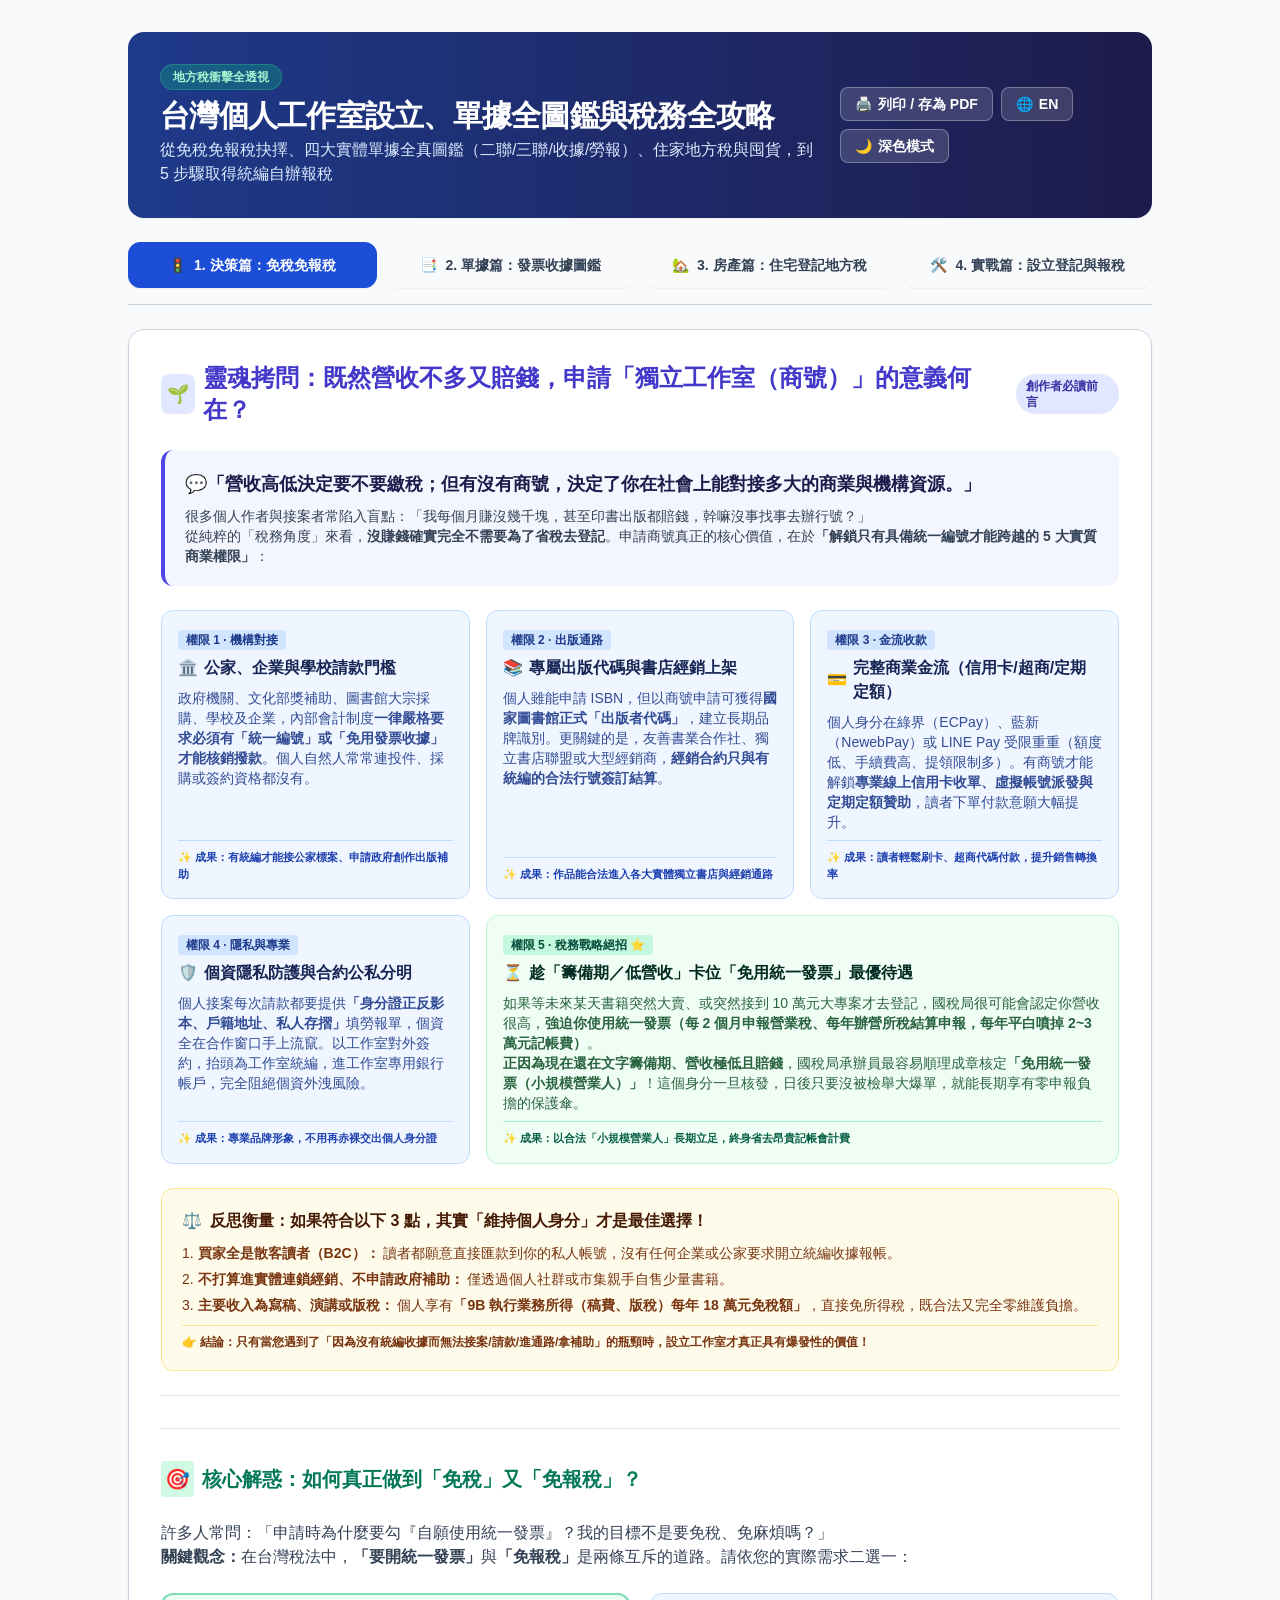
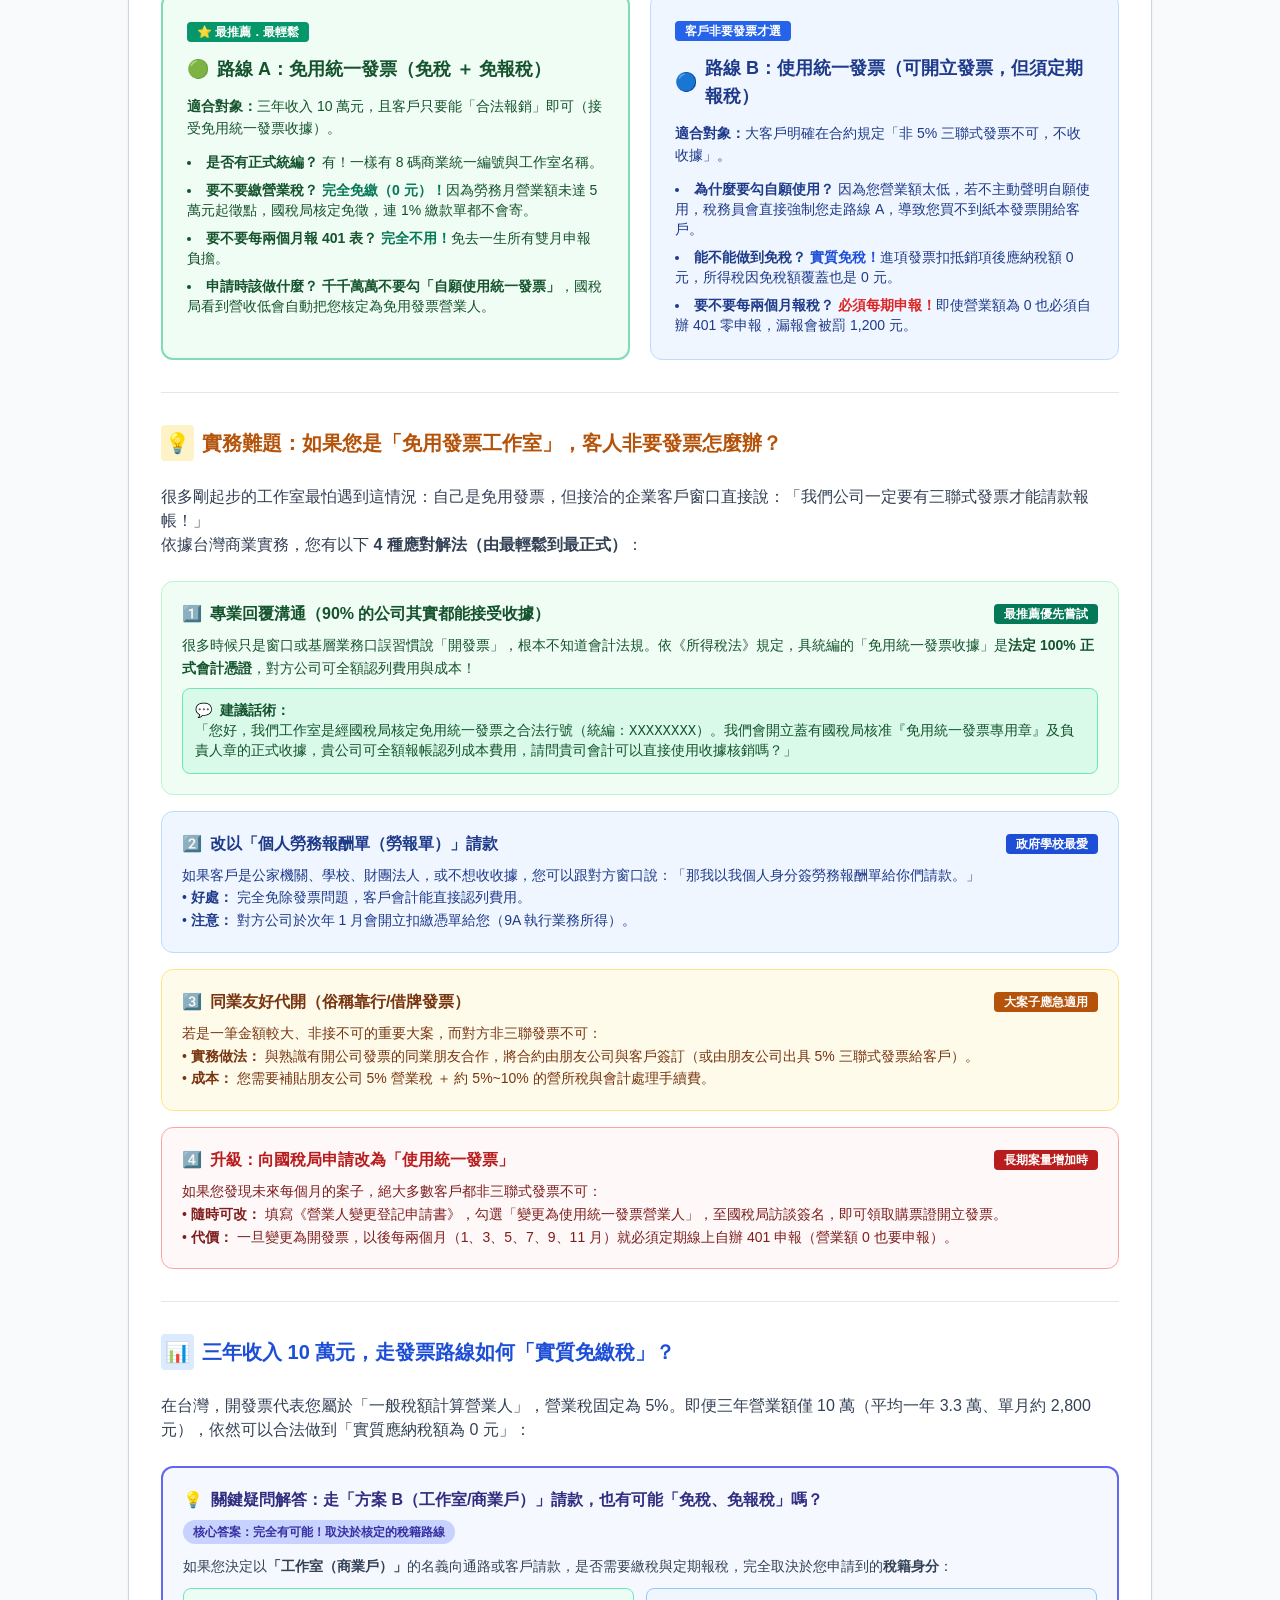
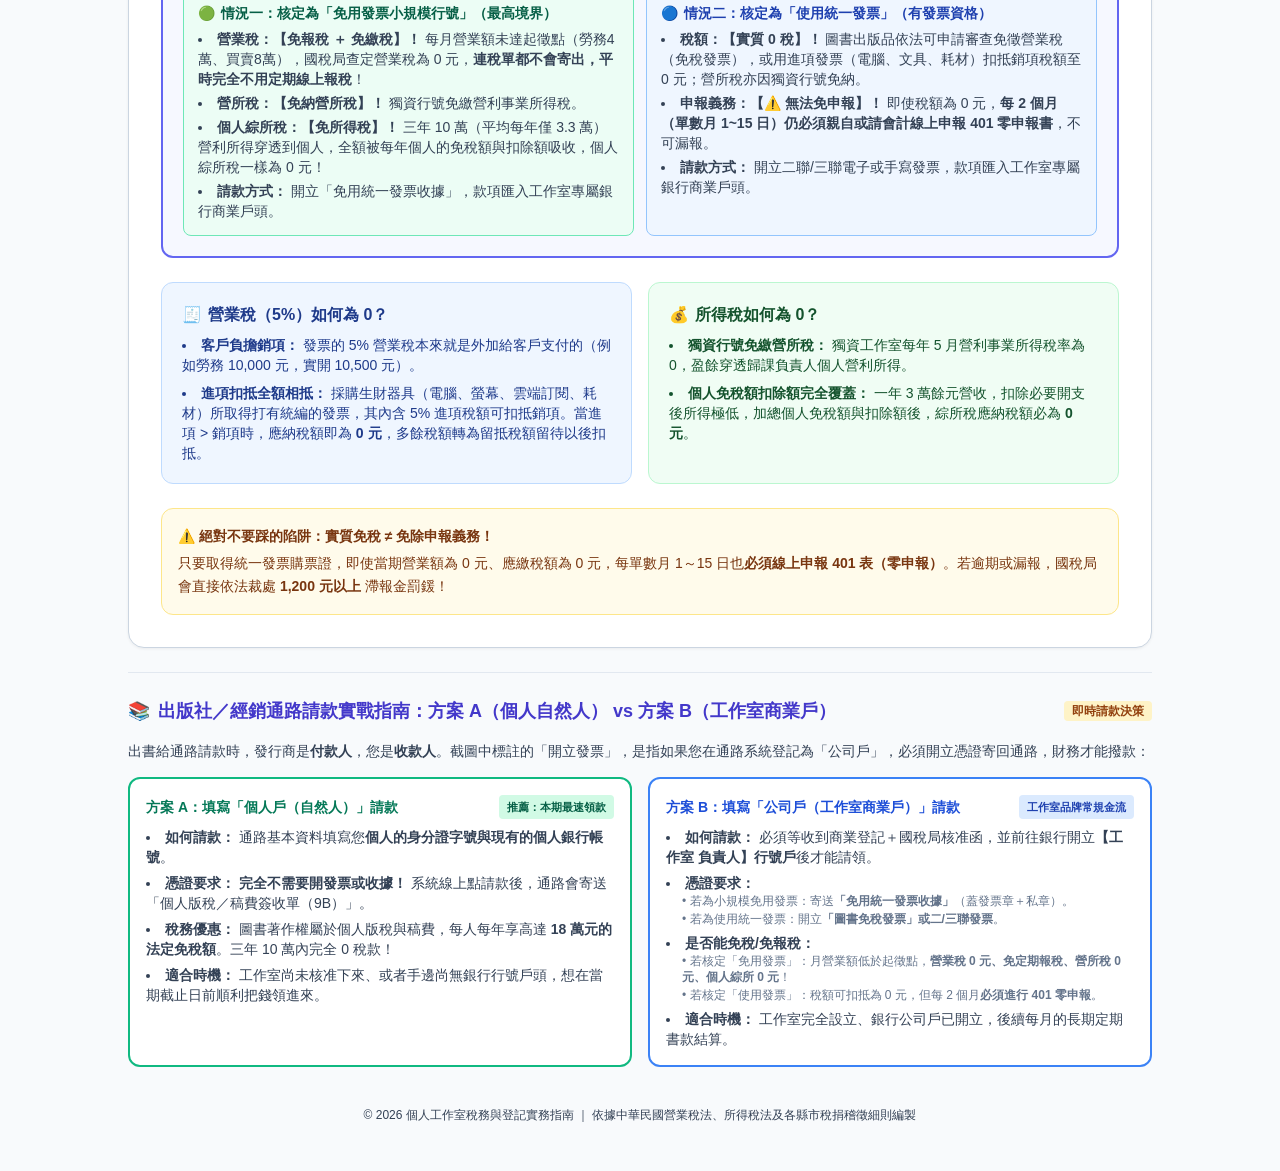
==== commit a7bef317: "feat: add section on significance of establishing an independent studio" ====
--- a/台灣個人工作室設立與稅務全攻略_單檔分享版.html
+++ b/台灣個人工作室設立與稅務全攻略_單檔分享版.html
@@ -777,7 +777,132 @@
 <!-- Tab 5: 自辦 401 申報 -->
 <!-- Tab 6: 不可扣抵進項地雷 -->
 <!-- Footer -->
-<section class="tab-content card-custom p-6 md:p-8 space-y-8" id="chap-decision"><section class="space-y-6 pt-8 border-t border-slate-200 dark:border-slate-700/60 first:border-t-0 first:pt-0" id="tab-route">
+<section class="tab-content card-custom p-6 md:p-8 space-y-8" id="chap-decision"><!-- 新增：獨立工作室的意義（營收不高、甚至賠錢，申請商號的價值與必要性評估） -->
+<section class="space-y-6 pb-6 border-b border-slate-200 dark:border-slate-700/60" id="tab-studio-significance">
+<div class="flex flex-col md:flex-row md:items-center justify-between gap-2">
+<h2 class="text-xl md:text-2xl font-bold flex items-center gap-2 text-indigo-700 dark:text-indigo-400">
+<span class="p-1.5 rounded-lg bg-indigo-100 dark:bg-indigo-900/60 text-lg">🌱</span>
+<span>靈魂拷問：既然營收不多又賠錢，申請「獨立工作室（商號）」的意義何在？</span>
+</h2>
+<span class="inline-flex items-center px-2.5 py-1 rounded-full text-xs font-semibold bg-indigo-100 text-indigo-800 dark:bg-indigo-950/70 dark:text-indigo-300 self-start md:self-auto">
+            創作者必讀前言
+        </span>
+</div>
+<!-- 核心觀念黃金律 -->
+<div class="p-4 md:p-5 rounded-xl border-l-4 border-indigo-600 bg-indigo-50/70 dark:bg-indigo-950/30 dark:border-indigo-500 space-y-2">
+<p class="text-base md:text-lg font-bold text-indigo-950 dark:text-indigo-200">
+            💬「營收高低決定要不要繳稅；但有沒有商號，決定了你在社會上能對接多大的商業與機構資源。」
+        </p>
+<p class="text-xs md:text-sm text-slate-700 dark:text-slate-300 leading-relaxed">
+            很多個人作者與接案者常陷入盲點：「我每個月賺沒幾千塊，甚至印書出版都賠錢，幹嘛沒事找事去辦行號？」<br/>
+            從純粹的「稅務角度」來看，<strong>沒賺錢確實完全不需要為了省稅去登記</strong>。申請商號真正的核心價值，在於<strong>「解鎖只有具備統一編號才能跨越的 5 大實質商業權限」</strong>：
+        </p>
+</div>
+<!-- 5大實質權限與價值 Grid -->
+<div class="grid md:grid-cols-2 lg:grid-cols-3 gap-4">
+<!-- 1. B2B / 機構門檻 -->
+<div class="p-4 rounded-xl box-info space-y-2 flex flex-col justify-between">
+<div>
+<div class="text-xs font-bold px-2 py-0.5 rounded bg-blue-200/60 dark:bg-blue-800/60 text-blue-900 dark:text-blue-200 inline-block mb-1.5">
+                    權限 1 · 機構對接
+                </div>
+<h4 class="font-bold text-base text-blue-950 dark:text-blue-100 flex items-center gap-1.5">
+<span>🏛️</span> 公家、企業與學校請款門檻
+                </h4>
+<p class="text-xs md:text-sm mt-2 leading-relaxed opacity-90">
+                    政府機關、文化部獎補助、圖書館大宗採購、學校及企業，內部會計制度<strong>一律嚴格要求必須有「統一編號」或「免用發票收據」才能核銷撥款</strong>。個人自然人常常連投件、採購或簽約資格都沒有。
+                </p>
+</div>
+<div class="text-[11px] pt-2 border-t border-blue-200 dark:border-blue-800/60 font-semibold text-blue-800 dark:text-blue-300">
+                ✨ 成果：有統編才能接公家標案、申請政府創作出版補助
+            </div>
+</div>
+<!-- 2. 出版者代碼與通路經銷 -->
+<div class="p-4 rounded-xl box-info space-y-2 flex flex-col justify-between">
+<div>
+<div class="text-xs font-bold px-2 py-0.5 rounded bg-blue-200/60 dark:bg-blue-800/60 text-blue-900 dark:text-blue-200 inline-block mb-1.5">
+                    權限 2 · 出版通路
+                </div>
+<h4 class="font-bold text-base text-blue-950 dark:text-blue-100 flex items-center gap-1.5">
+<span>📚</span> 專屬出版代碼與書店經銷上架
+                </h4>
+<p class="text-xs md:text-sm mt-2 leading-relaxed opacity-90">
+                    個人雖能申請 ISBN，但以商號申請可獲得<strong>國家圖書館正式「出版者代碼」</strong>，建立長期品牌識別。更關鍵的是，友善書業合作社、獨立書店聯盟或大型經銷商，<strong>經銷合約只與有統編的合法行號簽訂結算</strong>。
+                </p>
+</div>
+<div class="text-[11px] pt-2 border-t border-blue-200 dark:border-blue-800/60 font-semibold text-blue-800 dark:text-blue-300">
+                ✨ 成果：作品能合法進入各大實體獨立書店與經銷通路
+            </div>
+</div>
+<!-- 3. 第三方商業金流收單 -->
+<div class="p-4 rounded-xl box-info space-y-2 flex flex-col justify-between">
+<div>
+<div class="text-xs font-bold px-2 py-0.5 rounded bg-blue-200/60 dark:bg-blue-800/60 text-blue-900 dark:text-blue-200 inline-block mb-1.5">
+                    權限 3 · 金流收款
+                </div>
+<h4 class="font-bold text-base text-blue-950 dark:text-blue-100 flex items-center gap-1.5">
+<span>💳</span> 完整商業金流（信用卡/超商/定期定額）
+                </h4>
+<p class="text-xs md:text-sm mt-2 leading-relaxed opacity-90">
+                    個人身分在綠界（ECPay）、藍新（NewebPay）或 LINE Pay 受限重重（額度低、手續費高、提領限制多）。有商號才能解鎖<strong>專業線上信用卡收單、虛擬帳號派發與定期定額贊助</strong>，讀者下單付款意願大幅提升。
+                </p>
+</div>
+<div class="text-[11px] pt-2 border-t border-blue-200 dark:border-blue-800/60 font-semibold text-blue-800 dark:text-blue-300">
+                ✨ 成果：讀者輕鬆刷卡、超商代碼付款，提升銷售轉換率
+            </div>
+</div>
+<!-- 4. 個人隱私防護與合約資產化 -->
+<div class="p-4 rounded-xl box-info space-y-2 flex flex-col justify-between">
+<div>
+<div class="text-xs font-bold px-2 py-0.5 rounded bg-blue-200/60 dark:bg-blue-800/60 text-blue-900 dark:text-blue-200 inline-block mb-1.5">
+                    權限 4 · 隱私與專業
+                </div>
+<h4 class="font-bold text-base text-blue-950 dark:text-blue-100 flex items-center gap-1.5">
+<span>🛡️</span> 個資隱私防護與合約公私分明
+                </h4>
+<p class="text-xs md:text-sm mt-2 leading-relaxed opacity-90">
+                    個人接案每次請款都要提供<strong>「身分證正反影本、戶籍地址、私人存摺」</strong>填勞報單，個資全在合作窗口手上流竄。以工作室對外簽約，抬頭為工作室統編，進工作室專用銀行帳戶，完全阻絕個資外洩風險。
+                </p>
+</div>
+<div class="text-[11px] pt-2 border-t border-blue-200 dark:border-blue-800/60 font-semibold text-blue-800 dark:text-blue-300">
+                ✨ 成果：專業品牌形象，不用再赤裸交出個人身分證
+            </div>
+</div>
+<!-- 5. 趁「賠錢/低營收」卡位免發票資格 -->
+<div class="p-4 rounded-xl box-success space-y-2 flex flex-col justify-between md:col-span-2 lg:col-span-2">
+<div>
+<div class="text-xs font-bold px-2 py-0.5 rounded bg-emerald-200/60 dark:bg-emerald-800/60 text-emerald-900 dark:text-emerald-200 inline-block mb-1.5">
+                    權限 5 · 稅務戰略絕招 ⭐
+                </div>
+<h4 class="font-bold text-base text-emerald-950 dark:text-emerald-100 flex items-center gap-1.5">
+<span>⏳</span> 趁「籌備期／低營收」卡位「免用統一發票」最優待遇
+                </h4>
+<p class="text-xs md:text-sm mt-2 leading-relaxed opacity-90">
+                    如果等未來某天書籍突然大賣、或突然接到 10 萬元大專案才去登記，國稅局很可能會認定你營收很高，<strong>強迫你使用統一發票（每 2 個月申報營業稅、每年辦營所稅結算申報，每年平白噴掉 2~3 萬元記帳費）</strong>。<br/>
+<strong>正因為現在還在文字籌備期、營收極低且賠錢</strong>，國稅局承辦員最容易順理成章核定<strong>「免用統一發票（小規模營業人）」</strong>！這個身分一旦核發，日後只要沒被檢舉大爆單，就能長期享有零申報負擔的保護傘。
+                </p>
+</div>
+<div class="text-[11px] pt-2 border-t border-emerald-200 dark:border-emerald-800/60 font-semibold text-emerald-800 dark:text-emerald-300">
+                ✨ 成果：以合法「小規模營業人」長期立足，終身省去昂貴記帳會計費
+            </div>
+</div>
+</div>
+<!-- 逆向思考：什麼時候「其實根本不用辦」？ -->
+<div class="p-4 md:p-5 rounded-xl box-warning space-y-2.5">
+<h4 class="font-bold text-sm md:text-base flex items-center gap-2 text-amber-950 dark:text-amber-100">
+<span>⚖️</span> 反思衡量：如果符合以下 3 點，其實「維持個人身分」才是最佳選擇！
+        </h4>
+<div class="text-xs md:text-sm space-y-1.5 leading-relaxed">
+<p>1. <strong>買家全是散客讀者（B2C）：</strong> 讀者都願意直接匯款到你的私人帳號，沒有任何企業或公家要求開立統編收據報帳。</p>
+<p>2. <strong>不打算進實體連鎖經銷、不申請政府補助：</strong> 僅透過個人社群或市集親手自售少量書籍。</p>
+<p>3. <strong>主要收入為寫稿、演講或版稅：</strong> 個人享有<strong>「9B 執行業務所得（稿費、版稅）每年 18 萬元免稅額」</strong>，直接免所得稅，既合法又完全零維護負擔。</p>
+</div>
+<p class="text-xs font-semibold text-amber-900 dark:text-amber-300 pt-2 border-t border-amber-200 dark:border-amber-800/60">
+            👉 結論：只有當您遇到了「因為沒有統編收據而無法接案/請款/進通路/拿補助」的瓶頸時，設立工作室才真正具有爆發性的價值！
+        </p>
+</div>
+</section>
+<section class="space-y-6 pt-8 border-t border-slate-200 dark:border-slate-700/60 first:border-t-0 first:pt-0" id="tab-route">
 <h2 class="text-xl font-bold flex items-center gap-2 text-emerald-700 dark:text-emerald-400">
 <span class="p-1 rounded bg-emerald-100 dark:bg-emerald-900/60">🎯</span>
 <span id="t0_head">核心解惑：如何真正做到「免稅」又「免報稅」？</span>
@@ -1827,7 +1952,6 @@
 </div>
 </div>
 </div>
-
 </div>
 </div>
 </div>
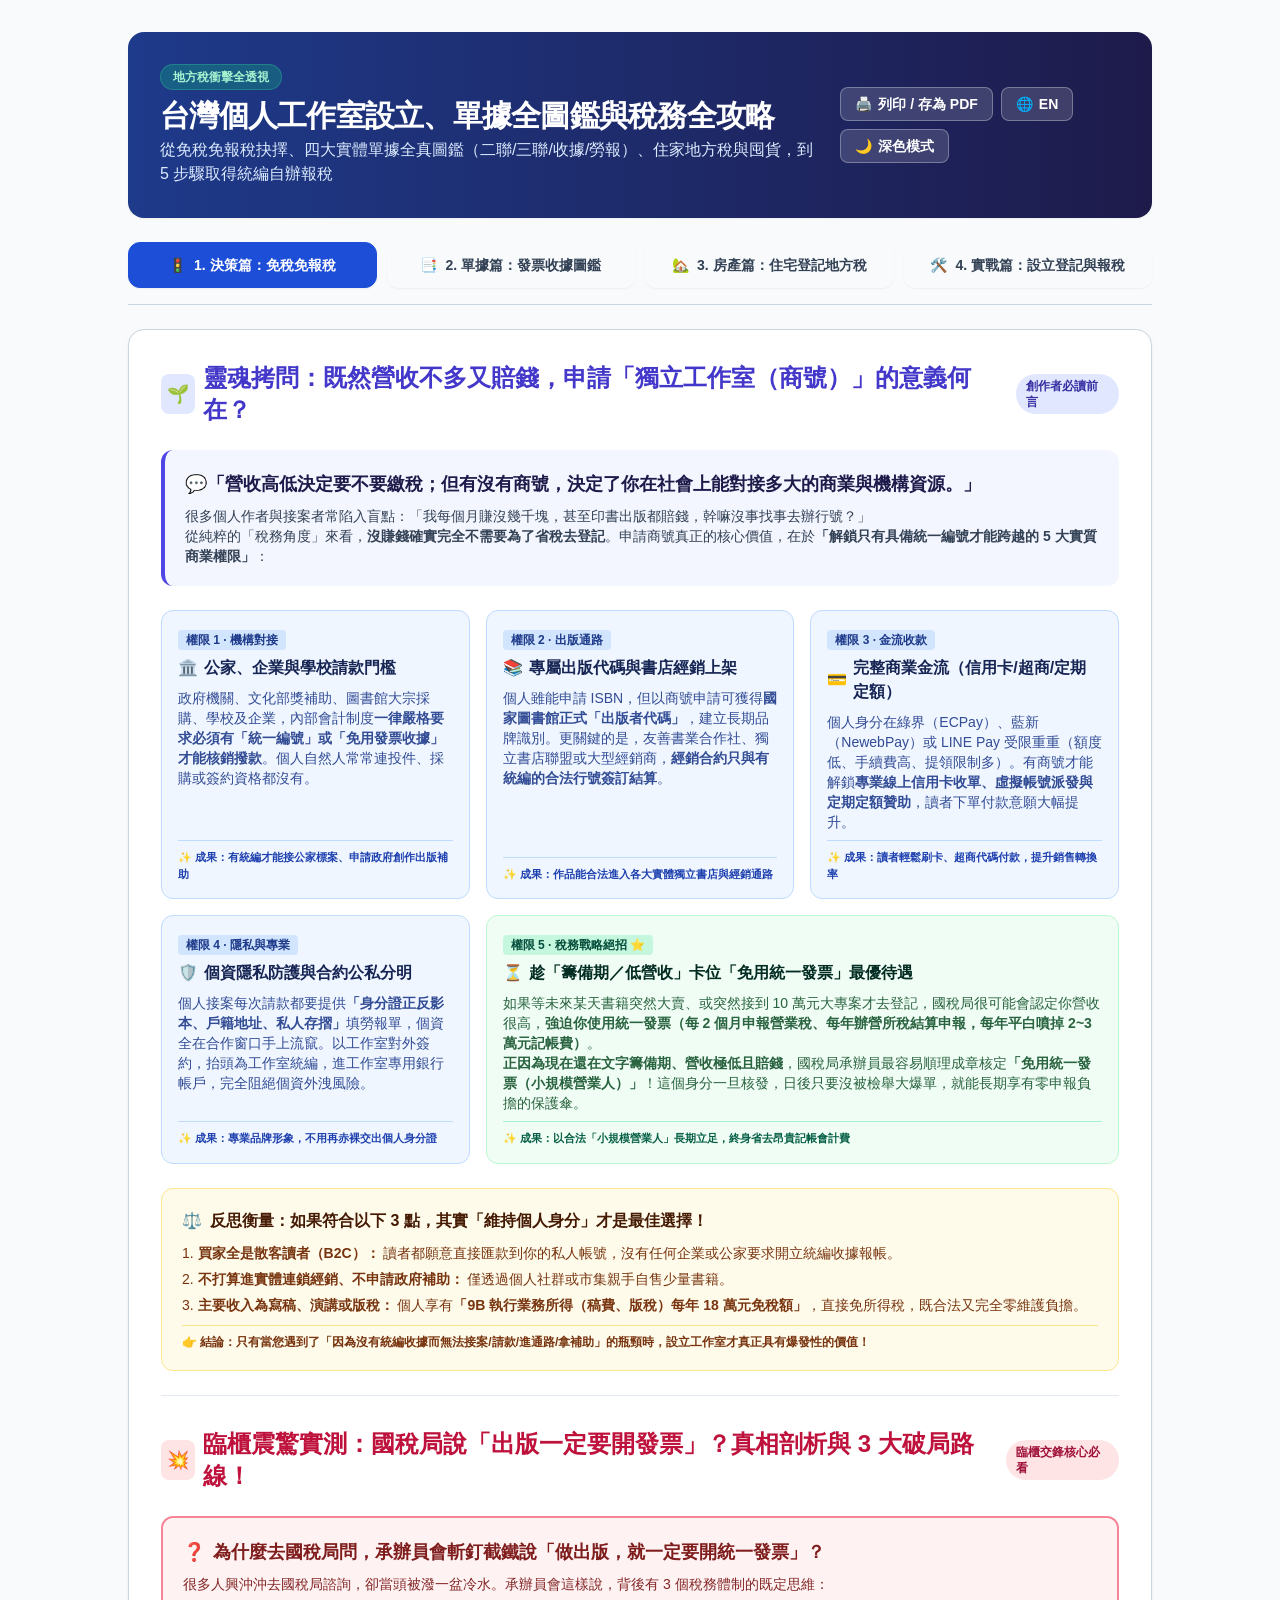
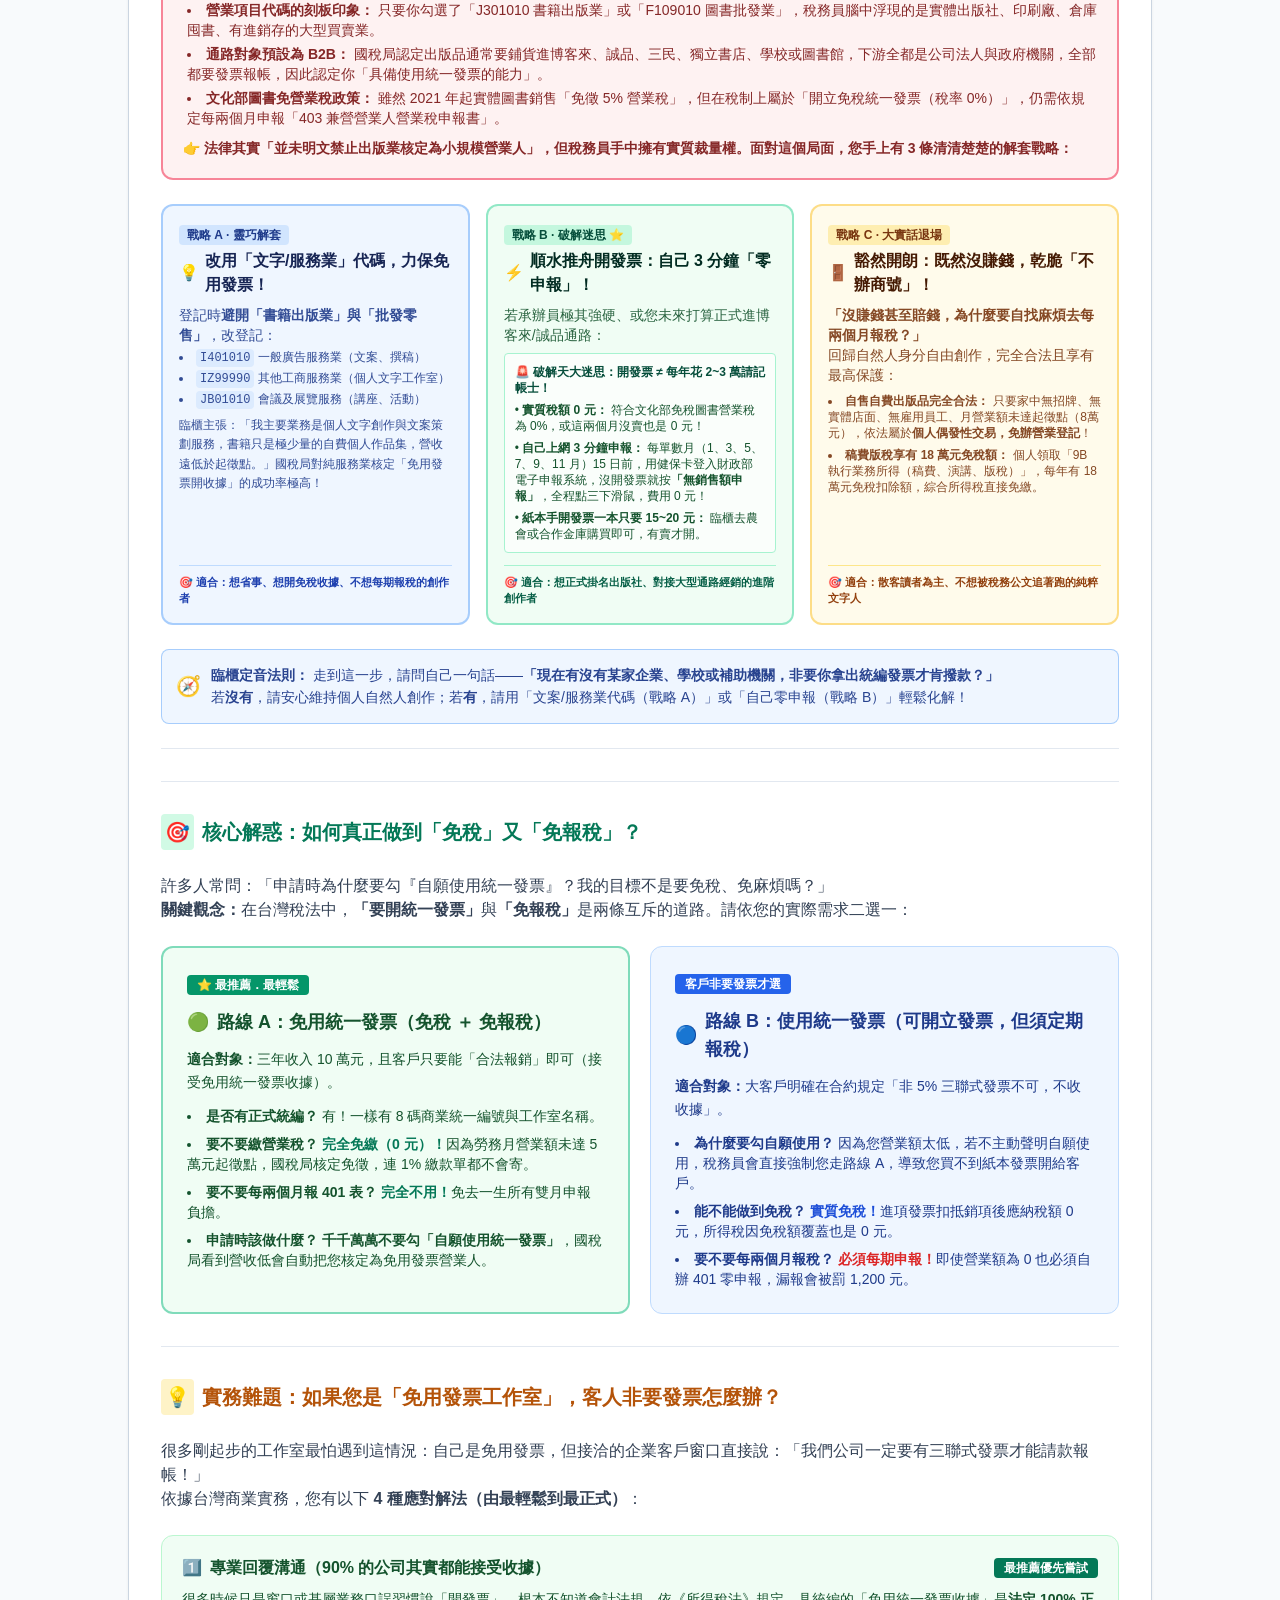
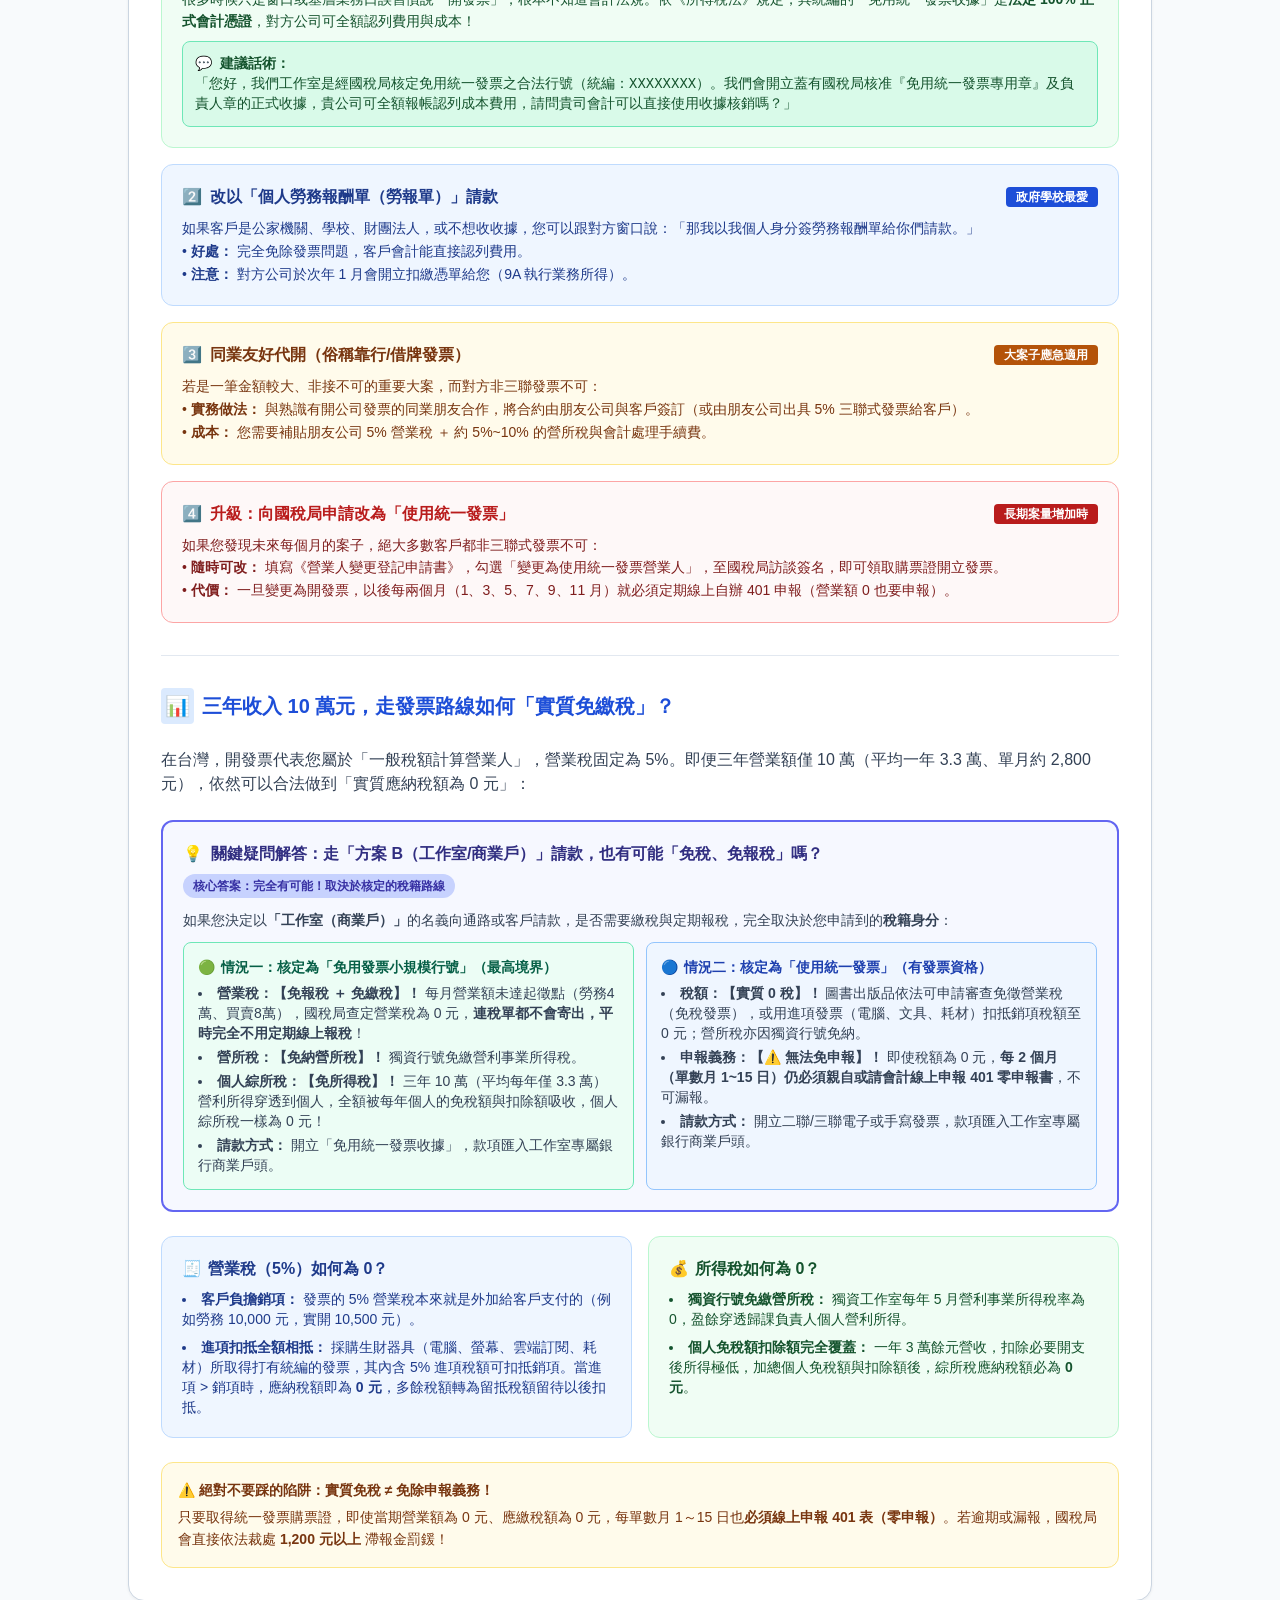
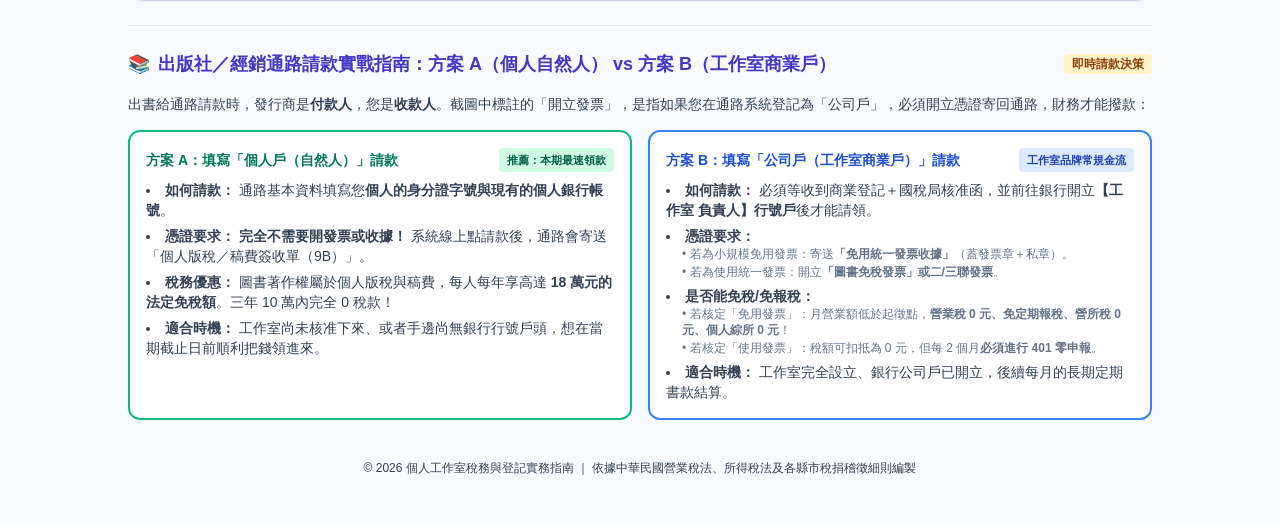
==== commit 1de04ff3: "feat: add guide on publishing vs invoice dilemma and tax counter-strategy" ====
--- a/台灣個人工作室設立與稅務全攻略_單檔分享版.html
+++ b/台灣個人工作室設立與稅務全攻略_單檔分享版.html
@@ -901,7 +901,118 @@
             👉 結論：只有當您遇到了「因為沒有統編收據而無法接案/請款/進通路/拿補助」的瓶頸時，設立工作室才真正具有爆發性的價值！
         </p>
 </div>
+</section><!-- 新增：國稅局稱「出版一定要開發票」的真相剖析與 3 大破局路線 -->
+<!-- 新增：國稅局稱「出版一定要開發票」的真相剖析與 3 大破局路線 -->
+<section class="space-y-6 pb-6 border-b border-slate-200 dark:border-slate-700/60" id="tab-publishing-invoice-truth">
+<div class="flex flex-col md:flex-row md:items-center justify-between gap-2">
+<h2 class="text-xl md:text-2xl font-bold flex items-center gap-2 text-rose-700 dark:text-rose-400">
+<span class="p-1.5 rounded-lg bg-rose-100 dark:bg-rose-900/60 text-lg">💥</span>
+<span>臨櫃震驚實測：國稅局說「出版一定要開發票」？真相剖析與 3 大破局路線！</span>
+</h2>
+<span class="inline-flex items-center px-2.5 py-1 rounded-full text-xs font-semibold bg-rose-100 text-rose-800 dark:bg-rose-950/70 dark:text-rose-300 self-start md:self-auto">
+            臨櫃交鋒核心必看
+        </span>
+</div>
+<!-- 臨櫃真相還原 -->
+<div class="p-4 md:p-5 rounded-xl box-danger border-2 border-rose-500/60 space-y-2">
+<p class="text-base md:text-lg font-bold flex items-center gap-2">
+<span>❓</span> 為什麼去國稅局問，承辦員會斬釘截鐵說「做出版，就一定要開統一發票」？
+        </p>
+<div class="text-xs md:text-sm leading-relaxed space-y-1.5 opacity-95">
+<p>很多人興沖沖去國稅局諮詢，卻當頭被潑一盆冷水。承辦員會這樣說，背後有 3 個稅務體制的既定思維：</p>
+<ul class="list-disc list-inside space-y-1 pl-1">
+<li><strong>營業項目代碼的刻板印象：</strong> 只要你勾選了「J301010 書籍出版業」或「F109010 圖書批發業」，稅務員腦中浮現的是實體出版社、印刷廠、倉庫囤書、有進銷存的大型買賣業。</li>
+<li><strong>通路對象預設為 B2B：</strong> 國稅局認定出版品通常要鋪貨進博客來、誠品、三民、獨立書店、學校或圖書館，下游全都是公司法人與政府機關，全部都要發票報帳，因此認定你「具備使用統一發票的能力」。</li>
+<li><strong>文化部圖書免營業稅政策：</strong> 雖然 2021 年起實體圖書銷售「免徵 5% 營業稅」，但在稅制上屬於「開立免稅統一發票（稅率 0%）」，仍需依規定每兩個月申報「403 兼營營業人營業稅申報書」。</li>
+</ul>
+<p class="pt-1 font-bold">
+                👉 法律其實「並未明文禁止出版業核定為小規模營業人」，但稅務員手中擁有實質裁量權。面對這個局面，您手上有 3 條清清楚楚的解套戰略：
+            </p>
+</div>
+</div>
+<!-- 3大破局路線 Grid -->
+<div class="grid md:grid-cols-3 gap-4">
+<!-- 路線 1：改用服務業代碼 -->
+<div class="p-4 rounded-xl box-info space-y-3 flex flex-col justify-between border-2 border-blue-400/50">
+<div>
+<div class="text-xs font-bold px-2 py-0.5 rounded bg-blue-200/60 dark:bg-blue-800/60 text-blue-900 dark:text-blue-200 inline-block mb-1">
+                    戰略 A · 靈巧解套
+                </div>
+<h4 class="font-bold text-base text-blue-950 dark:text-blue-100 flex items-center gap-1.5">
+<span>💡</span> 改用「文字/服務業」代碼，力保免用發票！
+                </h4>
+<p class="text-xs md:text-sm mt-2 leading-relaxed opacity-90">
+                    登記時<strong>避開「書籍出版業」與「批發零售」</strong>，改登記：
+                </p>
+<ul class="text-xs list-disc list-inside space-y-1 mt-1 opacity-90 font-medium">
+<li><code class="px-1 py-0.5 bg-blue-100 dark:bg-blue-900/80 rounded">I401010</code> 一般廣告服務業（文案、撰稿）</li>
+<li><code class="px-1 py-0.5 bg-blue-100 dark:bg-blue-900/80 rounded">IZ99990</code> 其他工商服務業（個人文字工作室）</li>
+<li><code class="px-1 py-0.5 bg-blue-100 dark:bg-blue-900/80 rounded">JB01010</code> 會議及展覽服務（講座、活動）</li>
+</ul>
+<p class="text-xs mt-2 leading-relaxed opacity-90">
+                    臨櫃主張：「我主要業務是個人文字創作與文案策劃服務，書籍只是極少量的自費個人作品集，營收遠低於起徵點。」國稅局對純服務業核定「免用發票開收據」的成功率極高！
+                </p>
+</div>
+<div class="text-[11px] pt-2 border-t border-blue-200 dark:border-blue-800/60 font-semibold text-blue-800 dark:text-blue-300">
+                🎯 適合：想省事、想開免稅收據、不想每期報稅的創作者
+            </div>
+</div>
+<!-- 路線 2：順水推舟自己 0 元申報 -->
+<div class="p-4 rounded-xl box-success space-y-3 flex flex-col justify-between border-2 border-emerald-400/50">
+<div>
+<div class="text-xs font-bold px-2 py-0.5 rounded bg-emerald-200/60 dark:bg-emerald-800/60 text-emerald-900 dark:text-emerald-200 inline-block mb-1">
+                    戰略 B · 破解迷思 ⭐
+                </div>
+<h4 class="font-bold text-base text-emerald-950 dark:text-emerald-100 flex items-center gap-1.5">
+<span>⚡</span> 順水推舟開發票：自己 3 分鐘「零申報」！
+                </h4>
+<p class="text-xs md:text-sm mt-2 leading-relaxed opacity-90">
+                    若承辦員極其強硬、或您未來打算正式進博客來/誠品通路：
+                </p>
+<div class="p-2.5 rounded bg-white/70 dark:bg-slate-900/80 border border-emerald-200 dark:border-emerald-700 text-xs space-y-1.5 mt-2">
+<p class="font-bold text-emerald-900 dark:text-emerald-300">🚨 破解天大迷思：開發票 ≠ 每年花 2~3 萬請記帳士！</p>
+<p>• <strong>實質稅額 0 元：</strong> 符合文化部免稅圖書營業稅為 0%，或這兩個月沒賣也是 0 元！</p>
+<p>• <strong>自己上網 3 分鐘申報：</strong> 每單數月（1、3、5、7、9、11 月）15 日前，用健保卡登入財政部電子申報系統，沒開發票就按<strong>「無銷售額申報」</strong>，全程點三下滑鼠，費用 0 元！</p>
+<p>• <strong>紙本手開發票一本只要 15~20 元：</strong> 臨櫃去農會或合作金庫購買即可，有賣才開。</p>
+</div>
+</div>
+<div class="text-[11px] pt-2 border-t border-emerald-200 dark:border-emerald-800/60 font-semibold text-emerald-800 dark:text-emerald-300">
+                🎯 適合：想正式掛名出版社、對接大型通路經銷的進階創作者
+            </div>
+</div>
+<!-- 路線 3：根本不要辦登記 -->
+<div class="p-4 rounded-xl box-warning space-y-3 flex flex-col justify-between border-2 border-amber-400/50">
+<div>
+<div class="text-xs font-bold px-2 py-0.5 rounded bg-amber-200/60 dark:bg-amber-800/60 text-amber-900 dark:text-amber-200 inline-block mb-1">
+                    戰略 C · 大實話退場
+                </div>
+<h4 class="font-bold text-base text-amber-950 dark:text-amber-100 flex items-center gap-1.5">
+<span>🚪</span> 豁然開朗：既然沒賺錢，乾脆「不辦商號」！
+                </h4>
+<p class="text-xs md:text-sm mt-2 leading-relaxed opacity-90">
+<strong>「沒賺錢甚至賠錢，為什麼要自找麻煩去每兩個月報稅？」</strong><br/>
+                    回歸自然人身分自由創作，完全合法且享有最高保護：
+                </p>
+<ul class="text-xs list-disc list-inside space-y-1.5 mt-2 opacity-90">
+<li><strong>自售自費出版品完全合法：</strong> 只要家中無招牌、無實體店面、無雇用員工、月營業額未達起徵點（8萬元），依法屬於<strong>個人偶發性交易，免辦營業登記</strong>！</li>
+<li><strong>稿費版稅享有 18 萬元免稅額：</strong> 個人領取「9B 執行業務所得（稿費、演講、版稅）」，每年有 18 萬元免稅扣除額，綜合所得稅直接免繳。</li>
+</ul>
+</div>
+<div class="text-[11px] pt-2 border-t border-amber-200 dark:border-amber-800/60 font-semibold text-amber-800 dark:text-amber-300">
+                🎯 適合：散客讀者為主、不想被稅務公文追著跑的純粹文字人
+            </div>
+</div>
+</div>
+<!-- 終極決策心法 -->
+<div class="p-3.5 rounded-lg box-info border border-blue-400/50 text-xs md:text-sm flex items-center gap-2.5">
+<span class="text-xl">🧭</span>
+<div class="leading-relaxed opacity-95">
+<strong>臨櫃定音法則：</strong> 走到這一步，請問自己一句話——<strong>「現在有沒有某家企業、學校或補助機關，非要你拿出統編發票才肯撥款？」</strong><br/>
+            若<strong>沒有</strong>，請安心維持個人自然人創作；若<strong>有</strong>，請用「文案/服務業代碼（戰略 A）」或「自己零申報（戰略 B）」輕鬆化解！
+        </div>
+</div>
 </section>
+
 <section class="space-y-6 pt-8 border-t border-slate-200 dark:border-slate-700/60 first:border-t-0 first:pt-0" id="tab-route">
 <h2 class="text-xl font-bold flex items-center gap-2 text-emerald-700 dark:text-emerald-400">
 <span class="p-1 rounded bg-emerald-100 dark:bg-emerald-900/60">🎯</span>
@@ -1945,6 +2056,11 @@
 <p><strong>• 明天現場：</strong> 櫃台審核同意以免用發票送件，心裡就有八、九成把握。</p>
 <p><strong>• 正式確認（約 3~7 天）：</strong> 收到國稅局掛號核准公文，只要上面載明<strong>『准予免用統一發票』</strong>，即 100% 正式確認免每期報稅！</p>
 </div>
+</div>
+<div class="p-3.5 rounded-lg sop-q-card">
+<p class="font-bold mb-1.5 sop-q-title">❓ 承辦員問／質疑：「你申請有出版業，出版一定要開發票，不能免用發票！」</p>
+<p class="leading-relaxed"><strong>✅ 建議回答話術：</strong>「報告承辦員，我不是一般大量進銷存批發的實體出版社。我主要從事的是<strong>個人文字創作與文案策劃服務</strong>，目前都在籌備寫作期，每個月營收非常微薄甚至掛零，書籍只是少數自費印製的個人作品集，完全符合小規模營業人（遠低於起徵點）標準。如果可以，請務必幫我核定免用統一發票；如果出版代碼有疑慮，<strong>我願意當場變更營業項目為文字與工商服務業</strong>，請務必成全免發票！」</p>
+<p class="text-xs mt-2 pt-2 border-t border-slate-200/60 dark:border-slate-700/60 sop-tip-text">💡 <strong class="text-indigo-600 dark:text-indigo-300">臨櫃底牌：</strong> 承辦員若極端堅持，退路有二：① 當場改營業項目為服務業（避開出版業代碼）；② 接受使用發票，但回家自己用健保卡上網「3 分鐘零申報」，一毛記帳士費用都不用花！</p>
 </div>
 <div class="p-3.5 rounded-lg sop-housing-card">
 <p class="font-bold mb-1.5 sop-housing-title">🏡 房屋稅 100% 全額自住優惠爭取小撇步（現況完全符合！）：</p>
